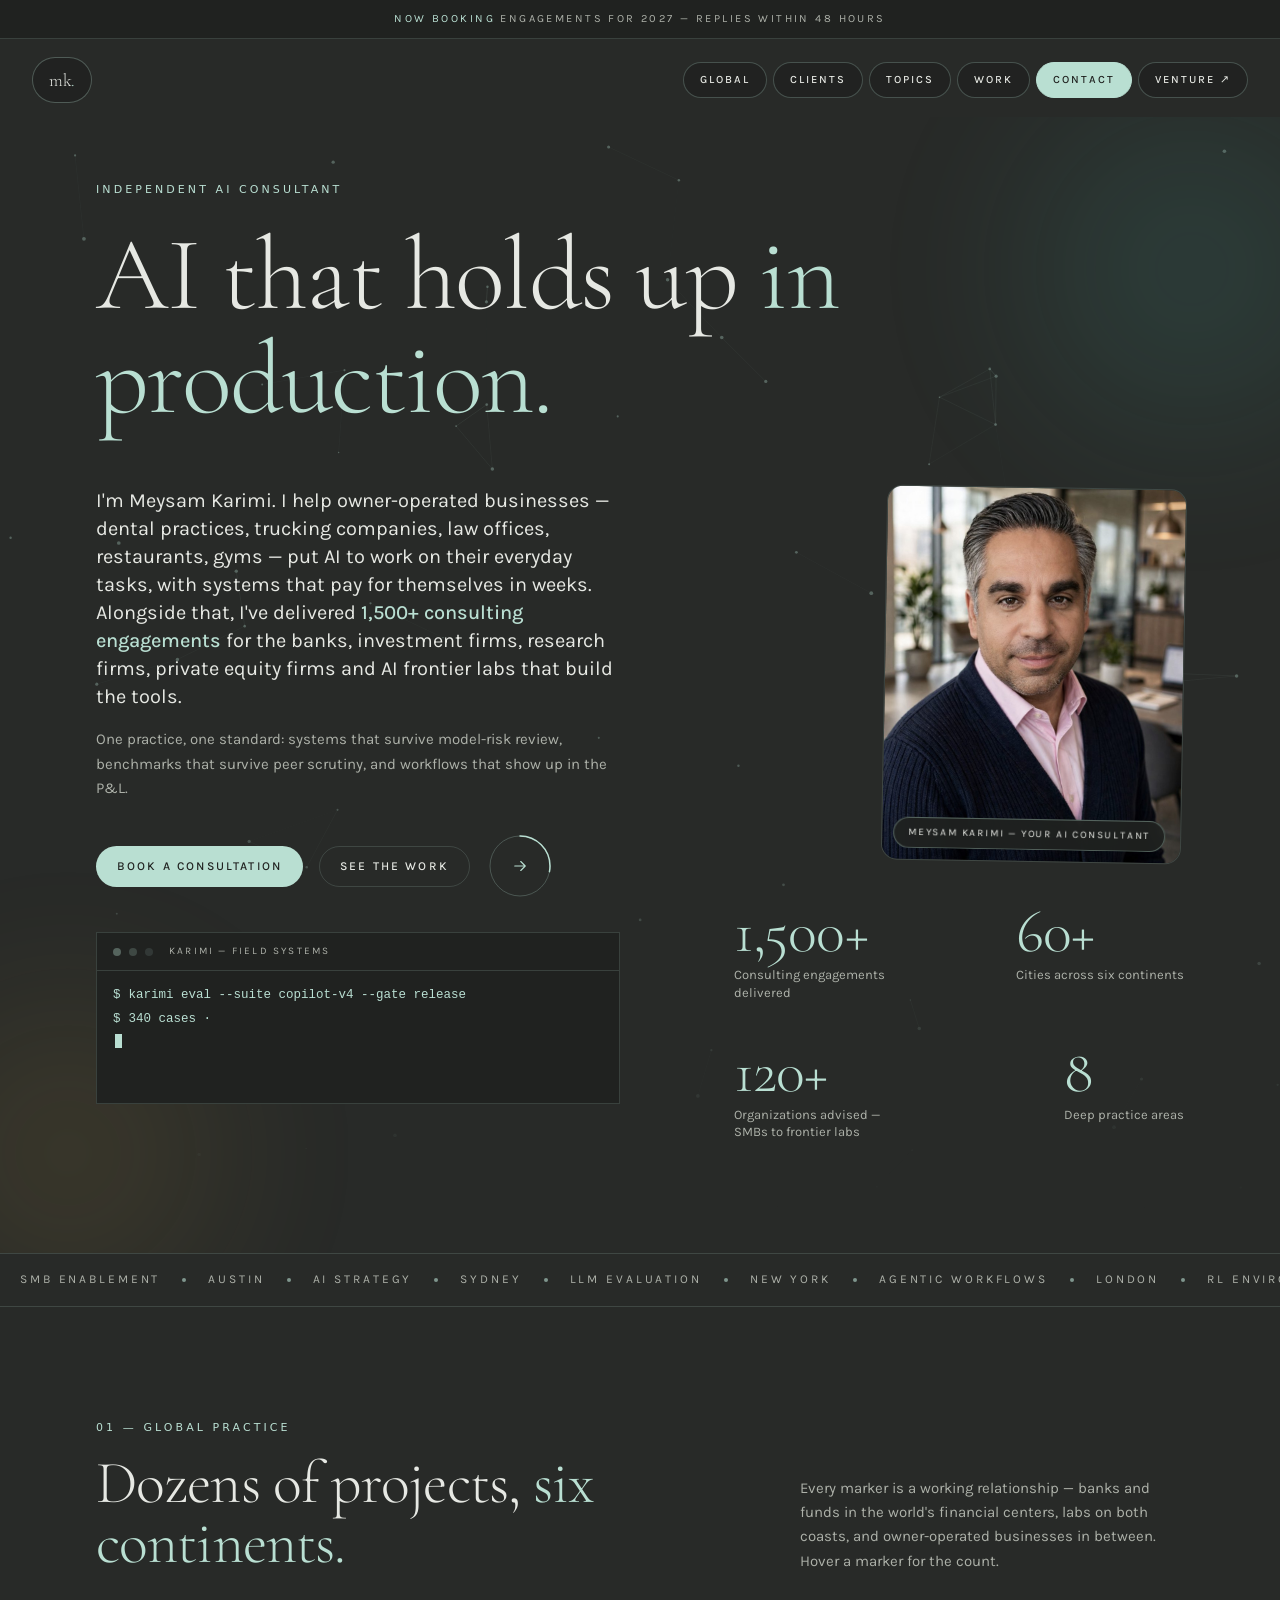
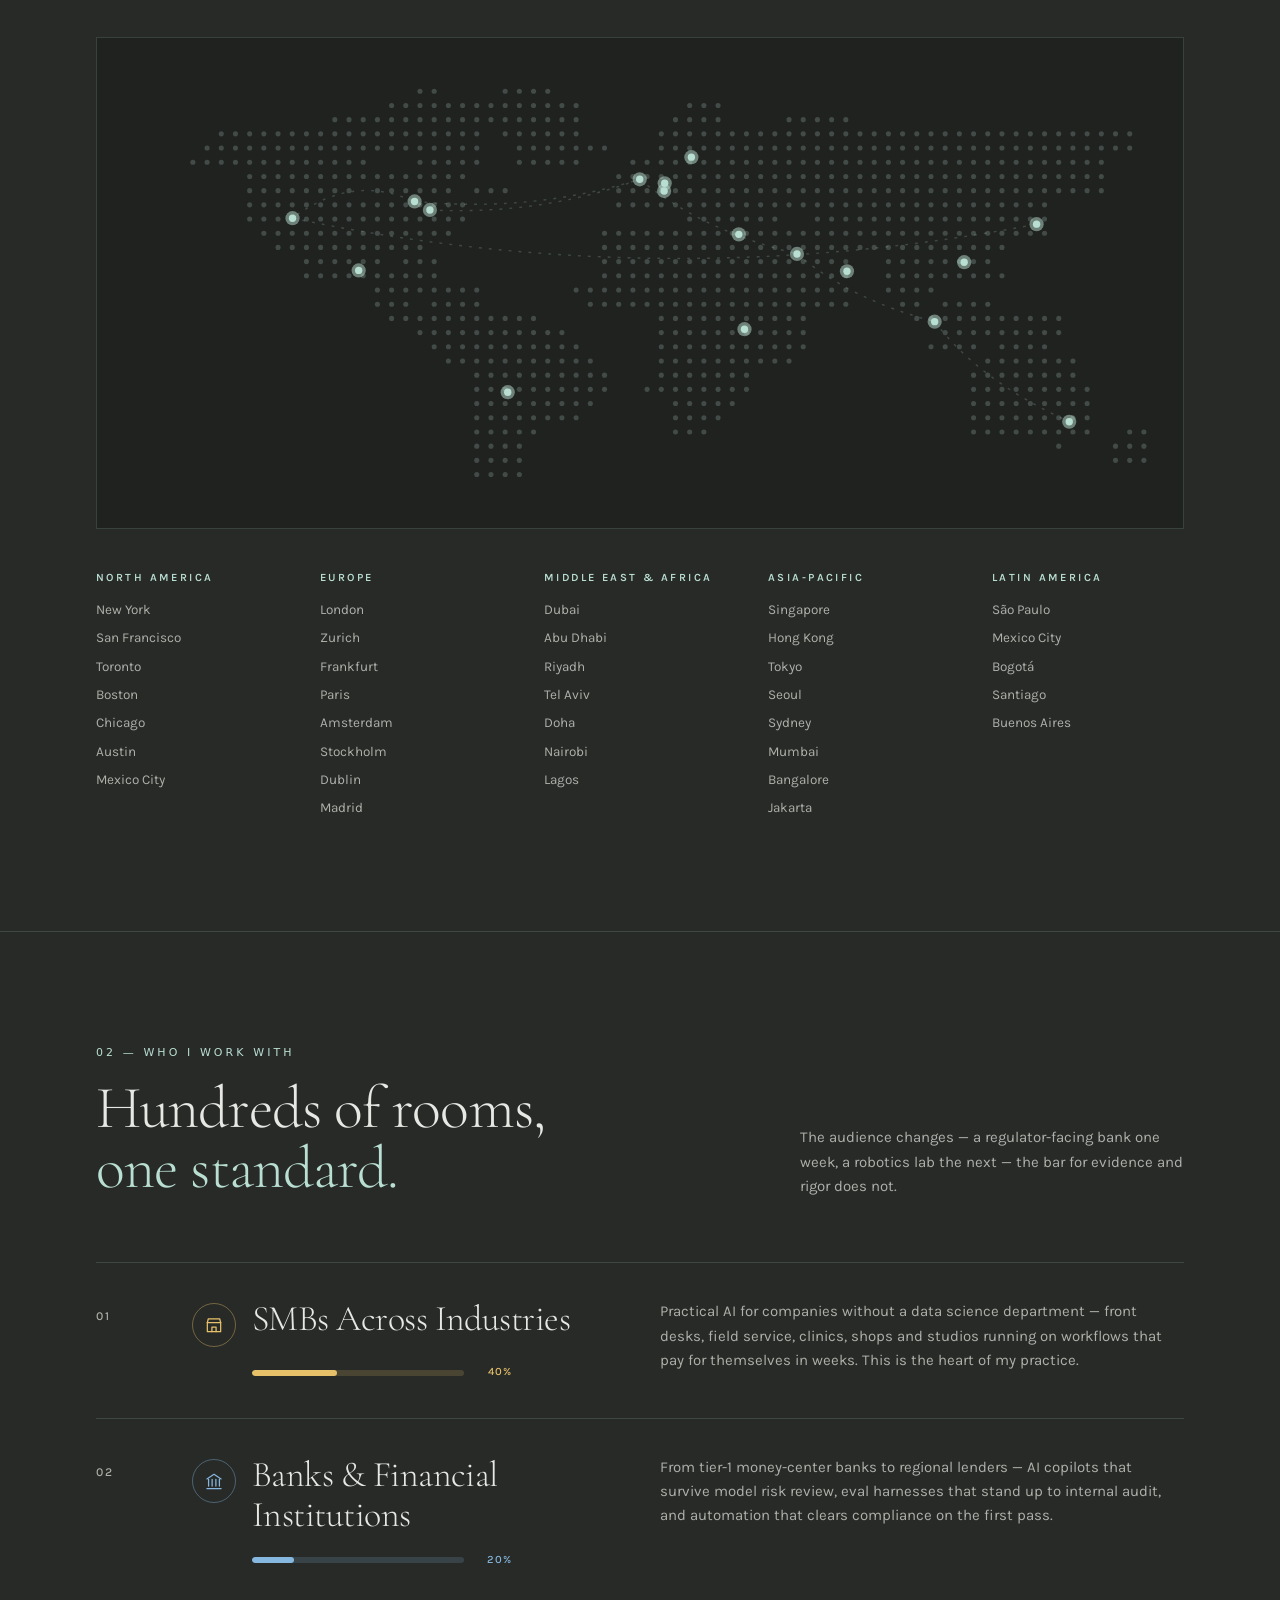
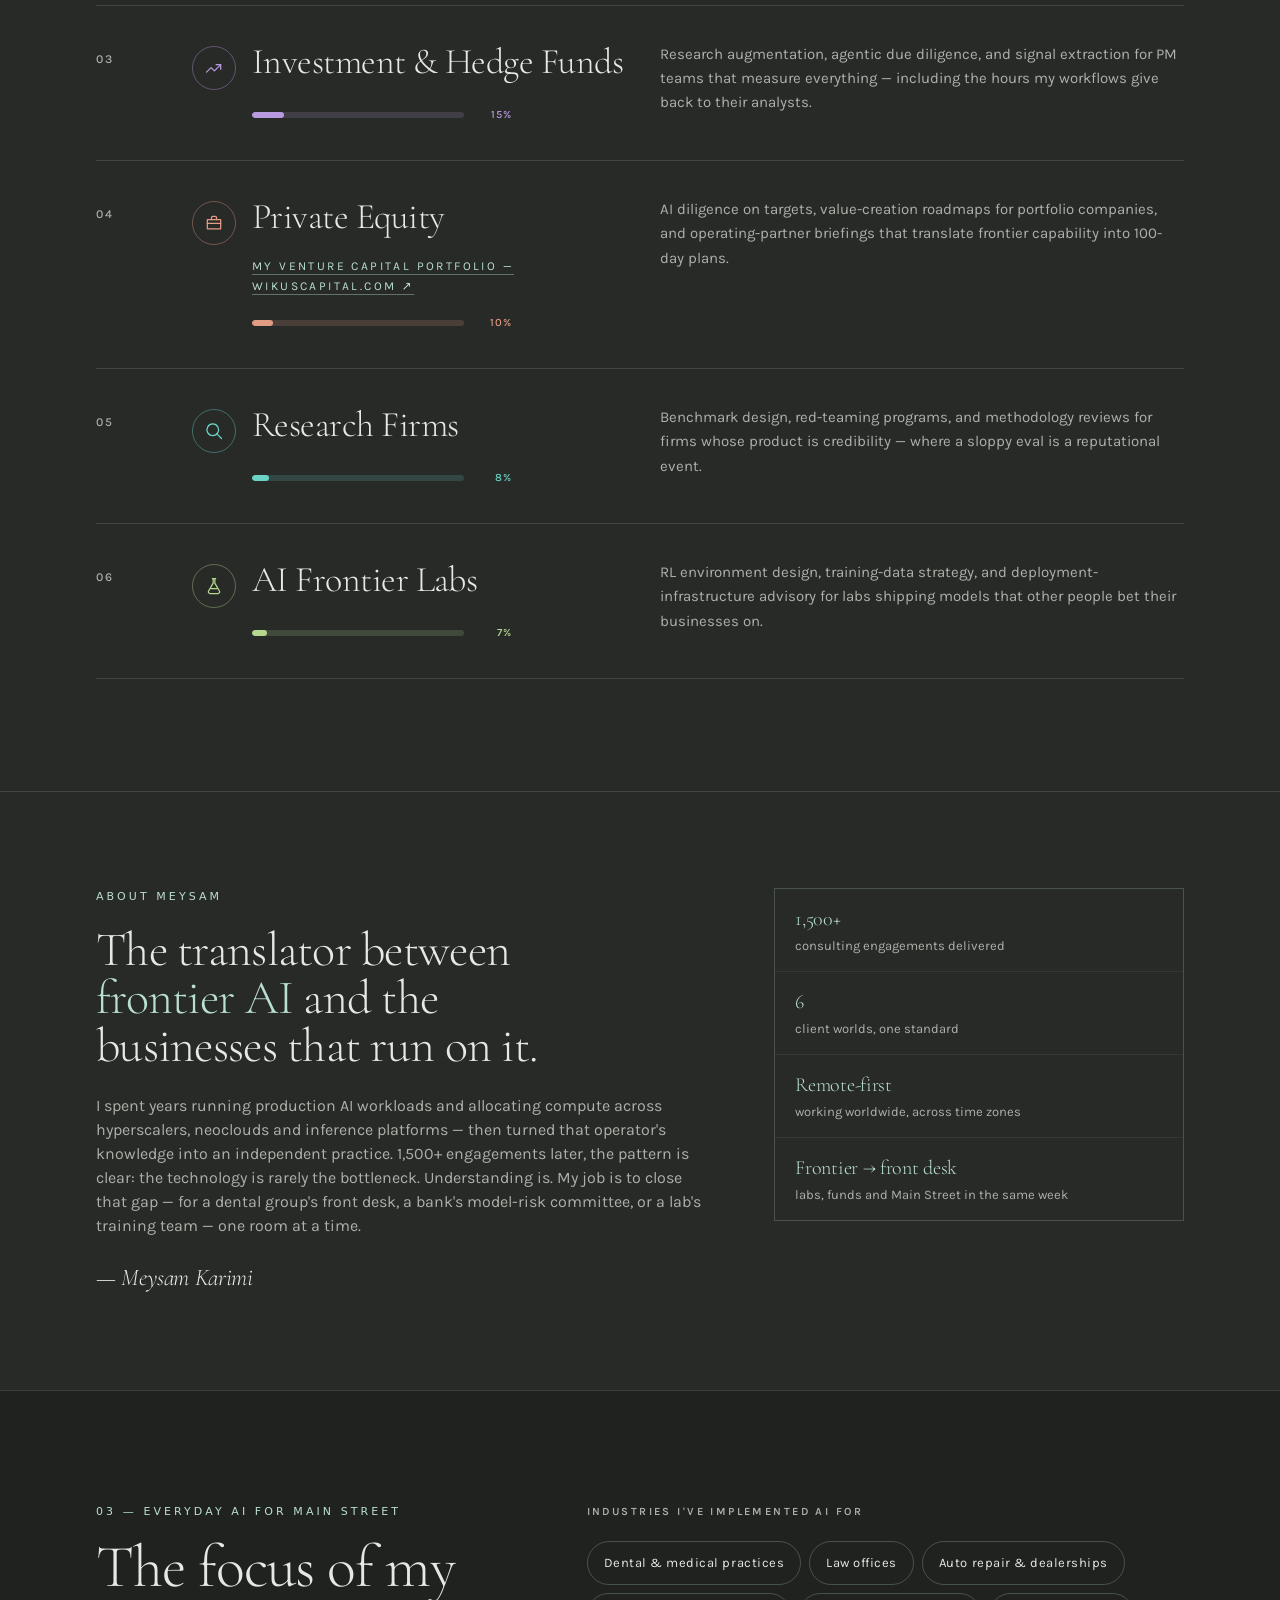
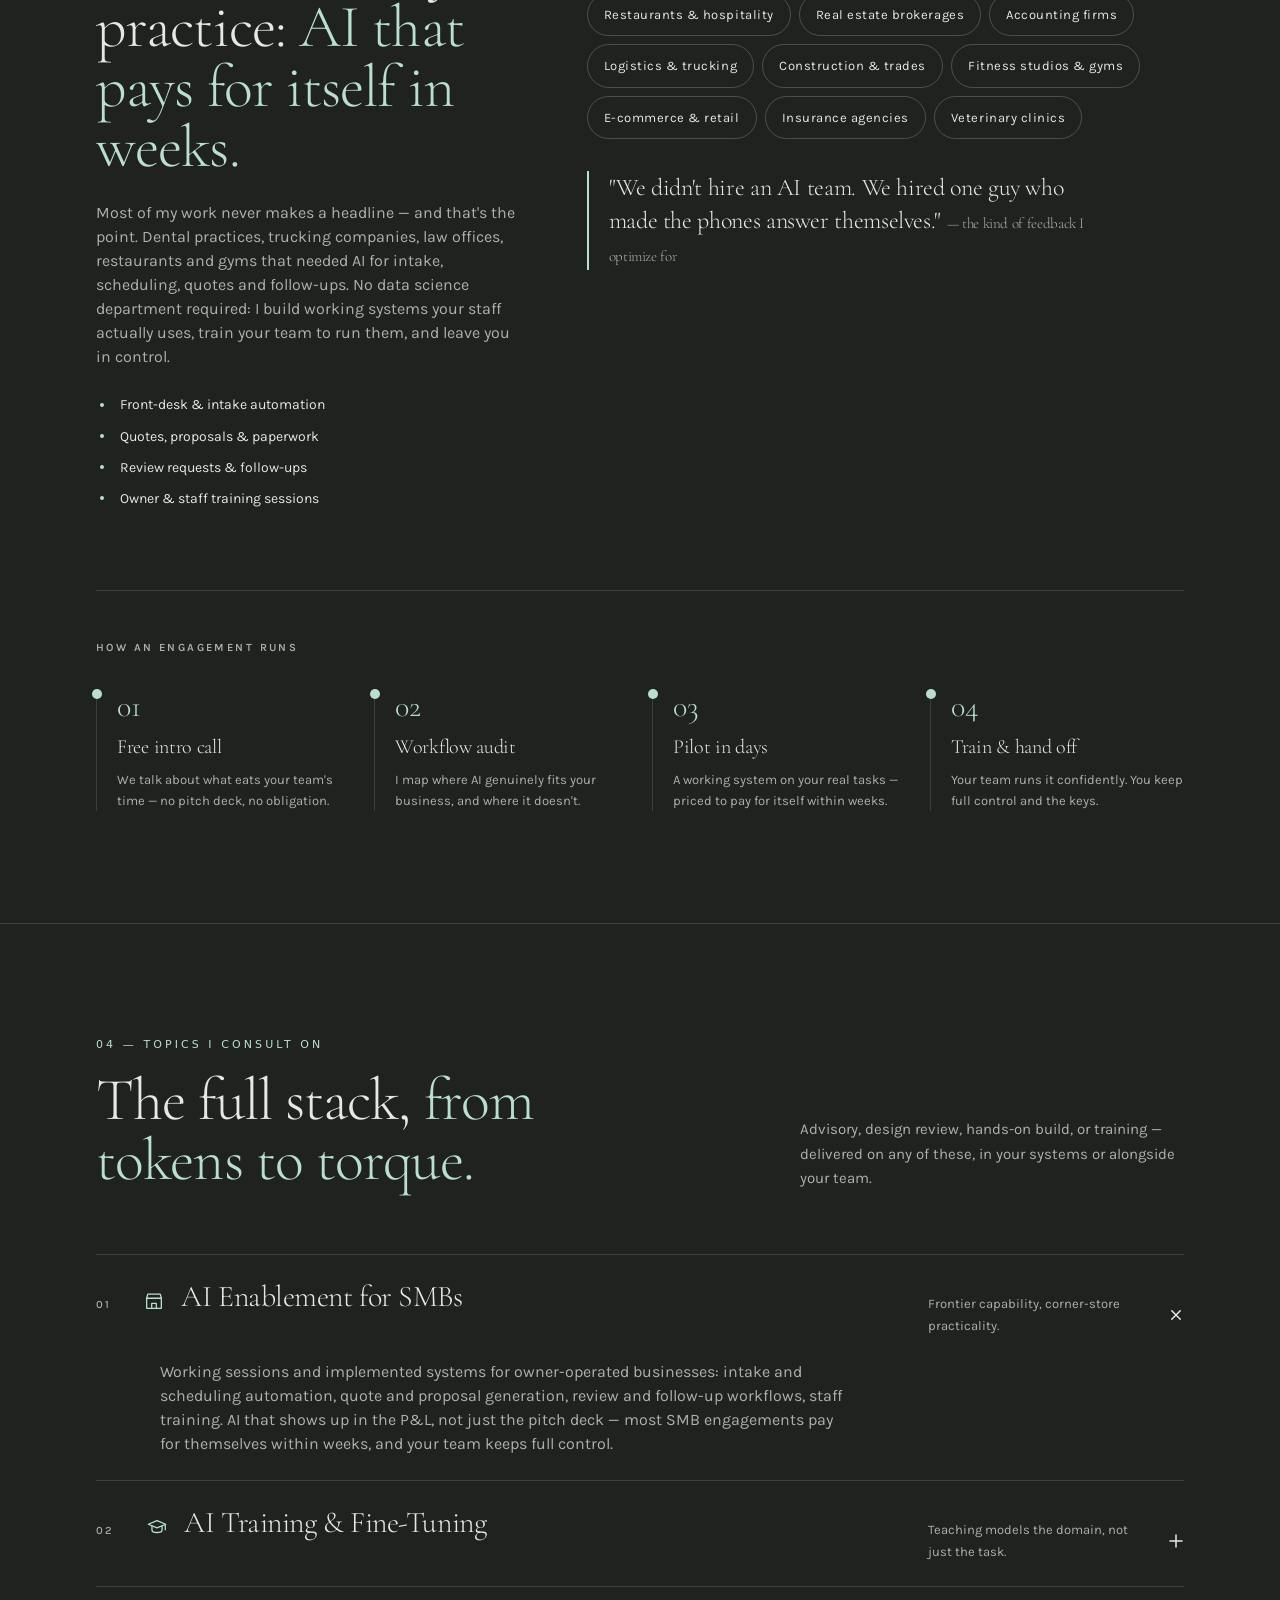
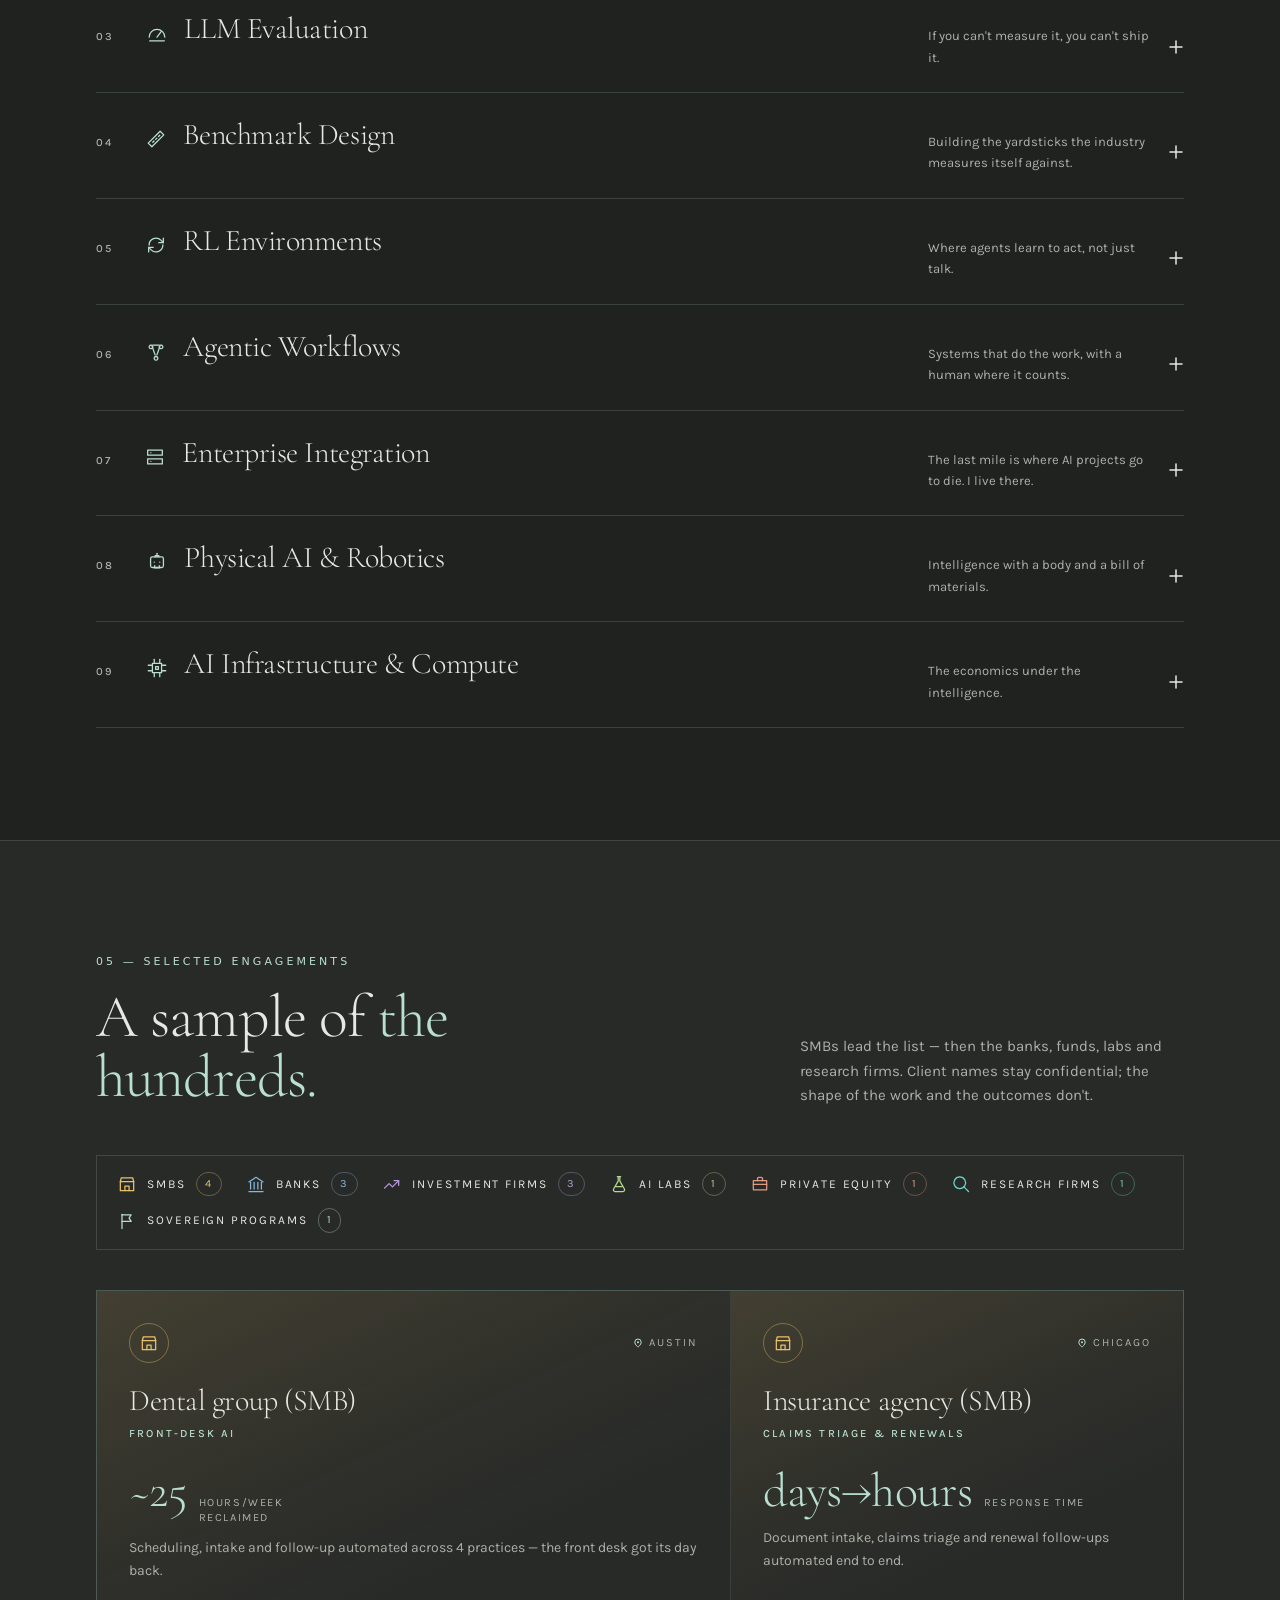
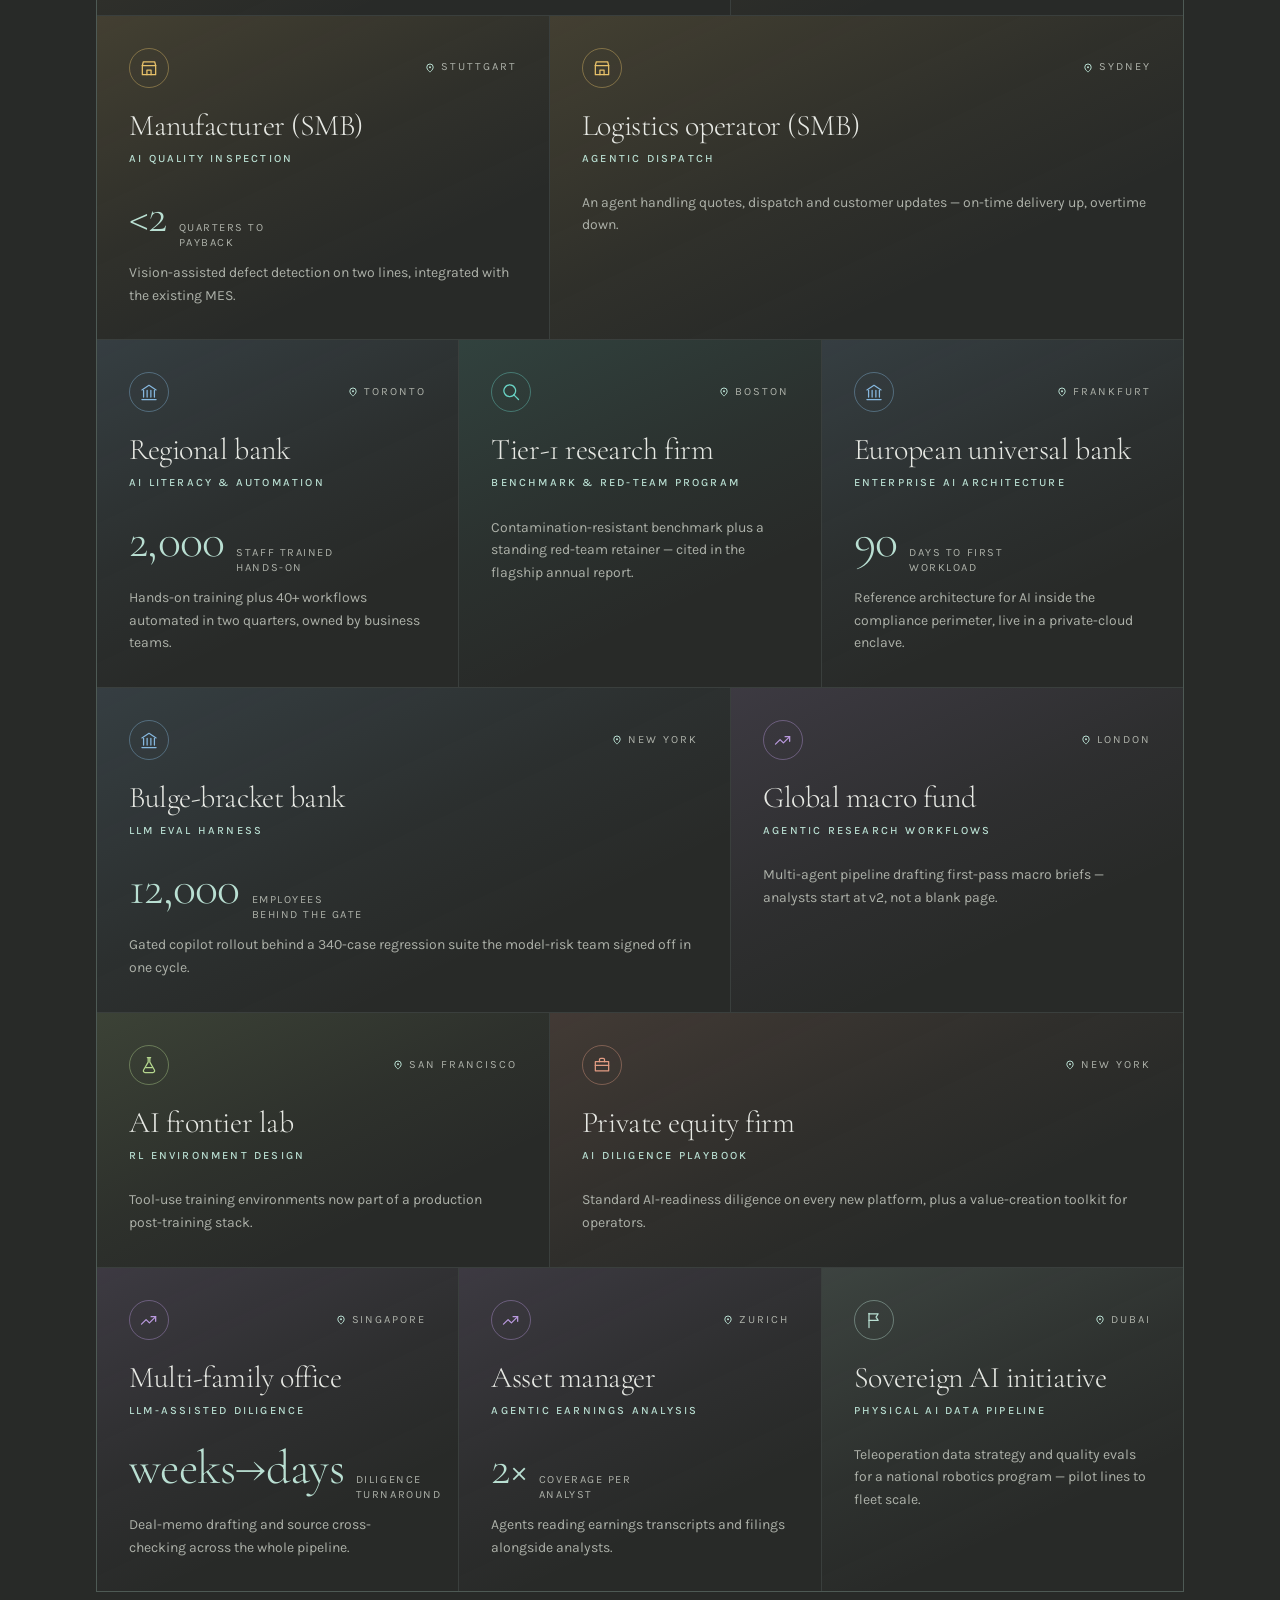
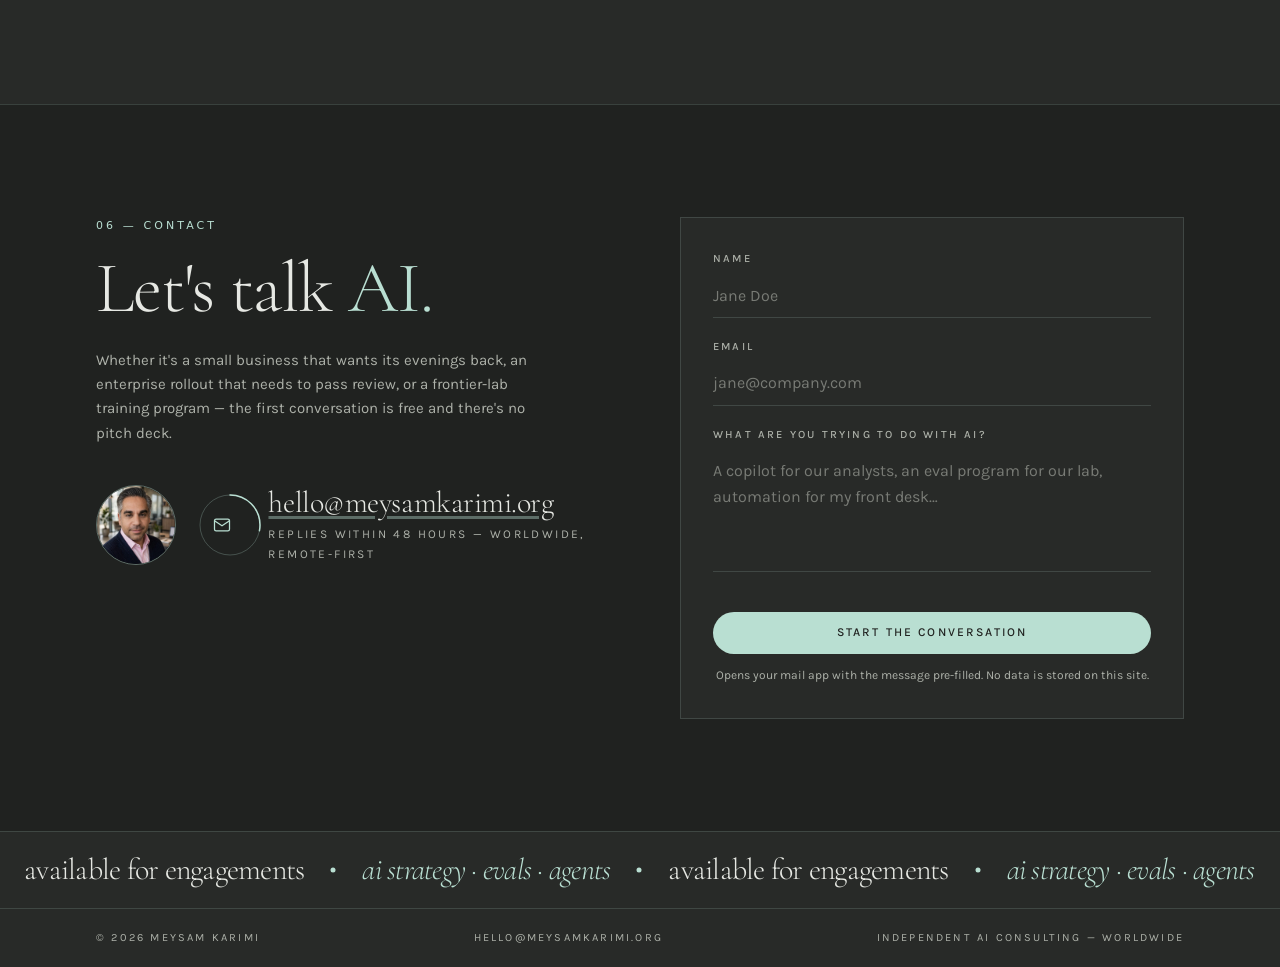
==== index.html @ dbde6330 "Segment-tinted engagement card backgrounds, mk. favicon" ====
<!doctype html>
<html lang="en">
  <head>
    <meta charset="UTF-8" />
    <meta name="viewport" content="width=device-width, initial-scale=1.0" />
    <meta name="description" content="Meysam Karimi — independent AI consultant. 1,500+ engagements with banks, investment firms, research firms, private equity and AI frontier labs, plus AI enablement for SMBs. AI training, LLM evals, benchmarks, RL environments, agentic workflows, enterprise integration, physical AI." />
    <meta name="theme-color" content="#282b29" />
    <link rel="icon" type="image/png" sizes="32x32" href="./favicon-32.png" />
    <link rel="icon" type="image/png" sizes="16x16" href="./favicon-16.png" />
    <link rel="apple-touch-icon" sizes="180x180" href="./apple-touch-icon.png" />
    <link rel="preconnect" href="https://fonts.googleapis.com" />
    <link rel="preconnect" href="https://fonts.gstatic.com" crossorigin />
    <link
      href="https://fonts.googleapis.com/css2?family=Cormorant+Garamond:ital,wght@0,300;0,400;0,500;1,300&family=Karla:ital,wght@0,300;0,400;0,500;0,600;1,400&display=swap"
      rel="stylesheet"
    />
    <title>Meysam Karimi — Independent AI Consultant</title>
    <script type="module" crossorigin src="./assets/index-2TZc9Lf_.js"></script>
    <link rel="stylesheet" crossorigin href="./assets/index-BB0uuQ89.css">
  </head>
  <body>
    <div id="root"></div>
  </body>
</html>
---- assets/index-BB0uuQ89.css ----
*,:before,:after{--tw-border-spacing-x: 0;--tw-border-spacing-y: 0;--tw-translate-x: 0;--tw-translate-y: 0;--tw-rotate: 0;--tw-skew-x: 0;--tw-skew-y: 0;--tw-scale-x: 1;--tw-scale-y: 1;--tw-pan-x: ;--tw-pan-y: ;--tw-pinch-zoom: ;--tw-scroll-snap-strictness: proximity;--tw-gradient-from-position: ;--tw-gradient-via-position: ;--tw-gradient-to-position: ;--tw-ordinal: ;--tw-slashed-zero: ;--tw-numeric-figure: ;--tw-numeric-spacing: ;--tw-numeric-fraction: ;--tw-ring-inset: ;--tw-ring-offset-width: 0px;--tw-ring-offset-color: #fff;--tw-ring-color: rgb(59 130 246 / .5);--tw-ring-offset-shadow: 0 0 #0000;--tw-ring-shadow: 0 0 #0000;--tw-shadow: 0 0 #0000;--tw-shadow-colored: 0 0 #0000;--tw-blur: ;--tw-brightness: ;--tw-contrast: ;--tw-grayscale: ;--tw-hue-rotate: ;--tw-invert: ;--tw-saturate: ;--tw-sepia: ;--tw-drop-shadow: ;--tw-backdrop-blur: ;--tw-backdrop-brightness: ;--tw-backdrop-contrast: ;--tw-backdrop-grayscale: ;--tw-backdrop-hue-rotate: ;--tw-backdrop-invert: ;--tw-backdrop-opacity: ;--tw-backdrop-saturate: ;--tw-backdrop-sepia: ;--tw-contain-size: ;--tw-contain-layout: ;--tw-contain-paint: ;--tw-contain-style: }::backdrop{--tw-border-spacing-x: 0;--tw-border-spacing-y: 0;--tw-translate-x: 0;--tw-translate-y: 0;--tw-rotate: 0;--tw-skew-x: 0;--tw-skew-y: 0;--tw-scale-x: 1;--tw-scale-y: 1;--tw-pan-x: ;--tw-pan-y: ;--tw-pinch-zoom: ;--tw-scroll-snap-strictness: proximity;--tw-gradient-from-position: ;--tw-gradient-via-position: ;--tw-gradient-to-position: ;--tw-ordinal: ;--tw-slashed-zero: ;--tw-numeric-figure: ;--tw-numeric-spacing: ;--tw-numeric-fraction: ;--tw-ring-inset: ;--tw-ring-offset-width: 0px;--tw-ring-offset-color: #fff;--tw-ring-color: rgb(59 130 246 / .5);--tw-ring-offset-shadow: 0 0 #0000;--tw-ring-shadow: 0 0 #0000;--tw-shadow: 0 0 #0000;--tw-shadow-colored: 0 0 #0000;--tw-blur: ;--tw-brightness: ;--tw-contrast: ;--tw-grayscale: ;--tw-hue-rotate: ;--tw-invert: ;--tw-saturate: ;--tw-sepia: ;--tw-drop-shadow: ;--tw-backdrop-blur: ;--tw-backdrop-brightness: ;--tw-backdrop-contrast: ;--tw-backdrop-grayscale: ;--tw-backdrop-hue-rotate: ;--tw-backdrop-invert: ;--tw-backdrop-opacity: ;--tw-backdrop-saturate: ;--tw-backdrop-sepia: ;--tw-contain-size: ;--tw-contain-layout: ;--tw-contain-paint: ;--tw-contain-style: }*,:before,:after{box-sizing:border-box;border-width:0;border-style:solid;border-color:#e5e7eb}:before,:after{--tw-content: ""}html,:host{line-height:1.5;-webkit-text-size-adjust:100%;-moz-tab-size:4;-o-tab-size:4;tab-size:4;font-family:ui-sans-serif,system-ui,sans-serif,"Apple Color Emoji","Segoe UI Emoji",Segoe UI Symbol,"Noto Color Emoji";font-feature-settings:normal;font-variation-settings:normal;-webkit-tap-highlight-color:transparent}body{margin:0;line-height:inherit}hr{height:0;color:inherit;border-top-width:1px}abbr:where([title]){-webkit-text-decoration:underline dotted;text-decoration:underline dotted}h1,h2,h3,h4,h5,h6{font-size:inherit;font-weight:inherit}a{color:inherit;text-decoration:inherit}b,strong{font-weight:bolder}code,kbd,samp,pre{font-family:ui-monospace,SFMono-Regular,Menlo,Monaco,Consolas,Liberation Mono,Courier New,monospace;font-feature-settings:normal;font-variation-settings:normal;font-size:1em}small{font-size:80%}sub,sup{font-size:75%;line-height:0;position:relative;vertical-align:baseline}sub{bottom:-.25em}sup{top:-.5em}table{text-indent:0;border-color:inherit;border-collapse:collapse}button,input,optgroup,select,textarea{font-family:inherit;font-feature-settings:inherit;font-variation-settings:inherit;font-size:100%;font-weight:inherit;line-height:inherit;letter-spacing:inherit;color:inherit;margin:0;padding:0}button,select{text-transform:none}button,input:where([type=button]),input:where([type=reset]),input:where([type=submit]){-webkit-appearance:button;background-color:transparent;background-image:none}:-moz-focusring{outline:auto}:-moz-ui-invalid{box-shadow:none}progress{vertical-align:baseline}::-webkit-inner-spin-button,::-webkit-outer-spin-button{height:auto}[type=search]{-webkit-appearance:textfield;outline-offset:-2px}::-webkit-search-decoration{-webkit-appearance:none}::-webkit-file-upload-button{-webkit-appearance:button;font:inherit}summary{display:list-item}blockquote,dl,dd,h1,h2,h3,h4,h5,h6,hr,figure,p,pre{margin:0}fieldset{margin:0;padding:0}legend{padding:0}ol,ul,menu{list-style:none;margin:0;padding:0}dialog{padding:0}textarea{resize:vertical}input::-moz-placeholder,textarea::-moz-placeholder{opacity:1;color:#9ca3af}input::placeholder,textarea::placeholder{opacity:1;color:#9ca3af}button,[role=button]{cursor:pointer}:disabled{cursor:default}img,svg,video,canvas,audio,iframe,embed,object{display:block;vertical-align:middle}img,video{max-width:100%;height:auto}[hidden]:where(:not([hidden=until-found])){display:none}:root{--olive-900: 135 4% 13%;--olive-800: 120 3% 16%;--olive-700: 110 3% 20%;--olive-600: 100 3% 26%;--mint-300: 160 38% 80%;--mint-400: 160 45% 70%;--amber-300: 42 72% 66%;--steel-300: 206 58% 70%;--violet-300: 268 52% 74%;--copper-300: 16 62% 70%;--teal-300: 172 55% 62%;--lime-300: 88 48% 70%;--paper-100: 90 8% 90%;--paper-300: 90 5% 68%;--background: var(--olive-800);--foreground: var(--paper-100);--card: var(--olive-700);--card-foreground: var(--paper-100);--popover: var(--olive-700);--popover-foreground: var(--paper-100);--primary: var(--mint-300);--primary-foreground: var(--olive-900);--secondary: var(--olive-700);--secondary-foreground: var(--paper-100);--muted: var(--olive-700);--muted-foreground: 90 4% 62%;--accent: var(--mint-300);--accent-foreground: var(--olive-900);--destructive: 4 60% 55%;--destructive-foreground: 0 0% 98%;--border: 120 4% 26%;--input: 120 4% 26%;--ring: var(--mint-300);--radius: .375rem}*{border-color:hsl(var(--border) / .55)}html{scroll-behavior:smooth}body{background-color:hsl(var(--background));color:hsl(var(--foreground));-moz-osx-font-smoothing:grayscale;font-family:Karla,ui-sans-serif,system-ui,-apple-system,sans-serif;font-size:17px;line-height:1.65;-webkit-font-smoothing:antialiased;animation:page-in 1s cubic-bezier(.25,.46,.45,.94) both}::-moz-selection{background:hsl(var(--mint-300));color:hsl(var(--olive-900))}::selection{background:hsl(var(--mint-300));color:hsl(var(--olive-900))}:focus-visible{outline:2px solid hsl(var(--mint-300));outline-offset:3px;border-radius:2px}::-webkit-scrollbar{width:10px}::-webkit-scrollbar-track{background:hsl(var(--olive-900))}::-webkit-scrollbar-thumb{background:hsl(var(--olive-600));border-radius:5px}.font-display{font-family:Cormorant Garamond,Cormorant,Georgia,Times New Roman,serif;font-weight:300;letter-spacing:-.015em}.section-label{font-family:ui-sans-serif,system-ui,sans-serif,"Apple Color Emoji","Segoe UI Emoji",Segoe UI Symbol,"Noto Color Emoji";font-size:11px;font-weight:500;text-transform:uppercase;letter-spacing:.28em;color:hsl(var(--mint-300))}.hairline{border-color:hsl(var(--mint-300) / .16)}.pill-btn{display:inline-flex;cursor:pointer;-webkit-user-select:none;-moz-user-select:none;user-select:none;align-items:center;gap:.5rem;border-radius:9999px;border-width:1px;padding:.625rem 1.25rem;font-size:12px;font-weight:500;text-transform:uppercase;letter-spacing:.18em;transition-property:all;transition-timing-function:cubic-bezier(.4,0,.2,1);transition-duration:.2s;animation-duration:.2s}.marquee-track{display:flex;width:-moz-max-content;width:max-content;animation:marquee 42s linear infinite}.marquee:hover .marquee-track,.marquee:focus-within .marquee-track{animation-play-state:paused}@keyframes marquee{to{transform:translate(-50%)}}.seg-row .seg-marquee{opacity:0;transition:opacity .2s ease-out}.seg-row:hover .seg-marquee,.seg-row:focus-within .seg-marquee{opacity:1}.seg-row .seg-marquee-track{display:flex;width:-moz-max-content;width:max-content;transform:translate(0)}.seg-row:hover .seg-marquee-track,.seg-row:focus-within .seg-marquee-track{animation:marquee 14s linear infinite}.marker-dot{transform-box:fill-box;transform-origin:center;animation:pulse 2.6s ease-out infinite}@keyframes pulse{0%{transform:scale(.6);opacity:.9}70%{transform:scale(2.6);opacity:0}to{transform:scale(2.6);opacity:0}}.marker-label{opacity:0;transition:opacity .2s ease-out;pointer-events:none}.marker-g:hover .marker-label,.marker-g:focus-visible .marker-label{opacity:1}.acc-panel{display:grid;grid-template-rows:0fr;transition:grid-template-rows .3s cubic-bezier(.15,0,.45,1)}.acc-panel[data-open=true]{grid-template-rows:1fr}.acc-inner{overflow:hidden}.arc-circle{transition:stroke-dashoffset .3s ease-out}.arc-btn:hover .arc-circle,.arc-btn:focus-visible .arc-circle{stroke-dashoffset:0}.arc-flow{animation:dash-flow 1.4s linear infinite}@keyframes dash-flow{to{stroke-dashoffset:-14}}.reveal-init{opacity:0;transform:translateY(16px) scale(.985);transition:opacity .6s ease-out,transform .6s cubic-bezier(.15,0,.45,1)}.reveal-init.reveal-in{opacity:1;transform:none}.cursor-block{display:inline-block;width:7px;height:14px;margin-left:2px;vertical-align:-2px;background:hsl(var(--mint-300));animation:blink 1.05s steps(2,start) infinite}@keyframes blink{50%{opacity:0}}.sr-only{position:absolute;width:1px;height:1px;padding:0;margin:-1px;overflow:hidden;clip:rect(0,0,0,0);white-space:nowrap;border-width:0}.pointer-events-none{pointer-events:none}.pointer-events-auto{pointer-events:auto}.visible{visibility:visible}.invisible{visibility:hidden}.static{position:static}.fixed{position:fixed}.absolute{position:absolute}.relative{position:relative}.sticky{position:sticky}.inset-0{inset:0}.inset-x-0{left:0;right:0}.inset-y-0{top:0;bottom:0}.-bottom-12{bottom:-3rem}.-bottom-40{bottom:-10rem}.-left-12{left:-3rem}.-left-48{left:-12rem}.-left-\[5px\]{left:-5px}.-right-12{right:-3rem}.-right-48{right:-12rem}.-top-12{top:-3rem}.-top-32{top:-8rem}.bottom-0{bottom:0}.bottom-3{bottom:.75rem}.left-0{left:0}.left-1\/2{left:50%}.left-2{left:.5rem}.left-3{left:.75rem}.left-\[50\%\]{left:50%}.right-0{right:0}.right-1{right:.25rem}.right-2{right:.5rem}.right-3{right:.75rem}.right-4{right:1rem}.top-0{top:0}.top-1\.5{top:.375rem}.top-1\/2{top:50%}.top-3\.5{top:.875rem}.top-4{top:1rem}.top-\[1px\]{top:1px}.top-\[41px\]{top:41px}.top-\[50\%\]{top:50%}.top-\[60\%\]{top:60%}.top-full{top:100%}.isolate{isolation:isolate}.z-10{z-index:10}.z-20{z-index:20}.z-40{z-index:40}.z-50{z-index:50}.z-\[1\]{z-index:1}.order-first{order:-9999}.order-last{order:9999}.col-start-2{grid-column-start:2}.row-span-2{grid-row:span 2 / span 2}.row-start-1{grid-row-start:1}.\!m-0{margin:0!important}.-mx-1{margin-left:-.25rem;margin-right:-.25rem}.-my-2{margin-top:-.5rem;margin-bottom:-.5rem}.mx-2{margin-left:.5rem;margin-right:.5rem}.mx-3\.5{margin-left:.875rem;margin-right:.875rem}.mx-auto{margin-left:auto;margin-right:auto}.my-0{margin-top:0;margin-bottom:0}.my-0\.5{margin-top:.125rem;margin-bottom:.125rem}.my-1{margin-top:.25rem;margin-bottom:.25rem}.-ml-4{margin-left:-1rem}.-mt-4{margin-top:-1rem}.mb-1\.5{margin-bottom:.375rem}.mb-10{margin-bottom:2.5rem}.mb-12{margin-bottom:3rem}.mb-2{margin-bottom:.5rem}.mb-3{margin-bottom:.75rem}.mb-4{margin-bottom:1rem}.mb-5{margin-bottom:1.25rem}.mb-6{margin-bottom:1.5rem}.mb-8{margin-bottom:2rem}.ml-1{margin-left:.25rem}.ml-2{margin-left:.5rem}.ml-4{margin-left:1rem}.ml-auto{margin-left:auto}.mr-2{margin-right:.5rem}.mt-1{margin-top:.25rem}.mt-1\.5{margin-top:.375rem}.mt-10{margin-top:2.5rem}.mt-16{margin-top:4rem}.mt-2{margin-top:.5rem}.mt-3{margin-top:.75rem}.mt-4{margin-top:1rem}.mt-6{margin-top:1.5rem}.mt-8{margin-top:2rem}.mt-auto{margin-top:auto}.line-clamp-1{overflow:hidden;display:-webkit-box;-webkit-box-orient:vertical;-webkit-line-clamp:1}.line-clamp-2{overflow:hidden;display:-webkit-box;-webkit-box-orient:vertical;-webkit-line-clamp:2}.block{display:block}.inline-block{display:inline-block}.flex{display:flex}.inline-flex{display:inline-flex}.table{display:table}.table-caption{display:table-caption}.table-cell{display:table-cell}.table-row{display:table-row}.grid{display:grid}.hidden{display:none}.aspect-\[4\/5\]{aspect-ratio:4/5}.aspect-square{aspect-ratio:1 / 1}.aspect-video{aspect-ratio:16 / 9}.size-10{width:2.5rem;height:2.5rem}.size-2{width:.5rem;height:.5rem}.size-2\.5{width:.625rem;height:.625rem}.size-3{width:.75rem;height:.75rem}.size-3\.5{width:.875rem;height:.875rem}.size-4{width:1rem;height:1rem}.size-6{width:1.5rem;height:1.5rem}.size-7{width:1.75rem;height:1.75rem}.size-8{width:2rem;height:2rem}.size-9{width:2.25rem;height:2.25rem}.size-auto{width:auto;height:auto}.size-full{width:100%;height:100%}.h-1\.5{height:.375rem}.h-10{height:2.5rem}.h-11{height:2.75rem}.h-12{height:3rem}.h-2{height:.5rem}.h-2\.5{height:.625rem}.h-20{height:5rem}.h-4{height:1rem}.h-5{height:1.25rem}.h-6{height:1.5rem}.h-7{height:1.75rem}.h-8{height:2rem}.h-9{height:2.25rem}.h-\[1\.15rem\]{height:1.15rem}.h-\[132px\]{height:132px}.h-\[2px\]{height:2px}.h-\[520px\]{height:520px}.h-\[560px\]{height:560px}.h-\[calc\(100\%-1px\)\]{height:calc(100% - 1px)}.h-\[var\(--radix-navigation-menu-viewport-height\)\]{height:var(--radix-navigation-menu-viewport-height)}.h-\[var\(--radix-select-trigger-height\)\]{height:var(--radix-select-trigger-height)}.h-auto{height:auto}.h-full{height:100%}.h-px{height:1px}.h-svh{height:100svh}.max-h-\[300px\]{max-height:300px}.min-h-0{min-height:0px}.min-h-16{min-height:4rem}.min-h-4{min-height:1rem}.min-h-\[320px\]{min-height:320px}.min-h-screen{min-height:100vh}.min-h-svh{min-height:100svh}.w-0{width:0px}.w-1{width:.25rem}.w-10{width:2.5rem}.w-11{width:2.75rem}.w-2{width:.5rem}.w-2\.5{width:.625rem}.w-20{width:5rem}.w-3{width:.75rem}.w-3\/4{width:75%}.w-4{width:1rem}.w-5{width:1.25rem}.w-64{width:16rem}.w-72{width:18rem}.w-8{width:2rem}.w-9{width:2.25rem}.w-\[100px\]{width:100px}.w-\[520px\]{width:520px}.w-\[560px\]{width:560px}.w-auto{width:auto}.w-fit{width:-moz-fit-content;width:fit-content}.w-full{width:100%}.w-max{width:-moz-max-content;width:max-content}.w-px{width:1px}.min-w-0{min-width:0px}.min-w-10{min-width:2.5rem}.min-w-5{min-width:1.25rem}.min-w-8{min-width:2rem}.min-w-9{min-width:2.25rem}.min-w-\[12rem\]{min-width:12rem}.min-w-\[8rem\]{min-width:8rem}.min-w-\[var\(--radix-select-trigger-width\)\]{min-width:var(--radix-select-trigger-width)}.max-w-2xl{max-width:42rem}.max-w-3xl{max-width:48rem}.max-w-6xl{max-width:72rem}.max-w-\[16ch\]{max-width:16ch}.max-w-\[18ch\]{max-width:18ch}.max-w-\[20ch\]{max-width:20ch}.max-w-\[22ch\]{max-width:22ch}.max-w-\[28ch\]{max-width:28ch}.max-w-\[300px\]{max-width:300px}.max-w-\[calc\(100\%-2rem\)\]{max-width:calc(100% - 2rem)}.max-w-lg{max-width:32rem}.max-w-max{max-width:-moz-max-content;max-width:max-content}.max-w-md{max-width:28rem}.max-w-sm{max-width:24rem}.max-w-xl{max-width:36rem}.max-w-xs{max-width:20rem}.flex-1{flex:1 1 0%}.shrink-0{flex-shrink:0}.grow{flex-grow:1}.grow-0{flex-grow:0}.basis-full{flex-basis:100%}.caption-bottom{caption-side:bottom}.border-collapse{border-collapse:collapse}.origin-left{transform-origin:left}.-translate-x-1\/2{--tw-translate-x: -50%;transform:translate(var(--tw-translate-x),var(--tw-translate-y)) rotate(var(--tw-rotate)) skew(var(--tw-skew-x)) skewY(var(--tw-skew-y)) scaleX(var(--tw-scale-x)) scaleY(var(--tw-scale-y))}.-translate-x-px{--tw-translate-x: -1px;transform:translate(var(--tw-translate-x),var(--tw-translate-y)) rotate(var(--tw-rotate)) skew(var(--tw-skew-x)) skewY(var(--tw-skew-y)) scaleX(var(--tw-scale-x)) scaleY(var(--tw-scale-y))}.-translate-y-1\/2{--tw-translate-y: -50%;transform:translate(var(--tw-translate-x),var(--tw-translate-y)) rotate(var(--tw-rotate)) skew(var(--tw-skew-x)) skewY(var(--tw-skew-y)) scaleX(var(--tw-scale-x)) scaleY(var(--tw-scale-y))}.translate-x-\[-50\%\]{--tw-translate-x: -50%;transform:translate(var(--tw-translate-x),var(--tw-translate-y)) rotate(var(--tw-rotate)) skew(var(--tw-skew-x)) skewY(var(--tw-skew-y)) scaleX(var(--tw-scale-x)) scaleY(var(--tw-scale-y))}.translate-x-px{--tw-translate-x: 1px;transform:translate(var(--tw-translate-x),var(--tw-translate-y)) rotate(var(--tw-rotate)) skew(var(--tw-skew-x)) skewY(var(--tw-skew-y)) scaleX(var(--tw-scale-x)) scaleY(var(--tw-scale-y))}.translate-y-0\.5{--tw-translate-y: .125rem;transform:translate(var(--tw-translate-x),var(--tw-translate-y)) rotate(var(--tw-rotate)) skew(var(--tw-skew-x)) skewY(var(--tw-skew-y)) scaleX(var(--tw-scale-x)) scaleY(var(--tw-scale-y))}.translate-y-1{--tw-translate-y: .25rem;transform:translate(var(--tw-translate-x),var(--tw-translate-y)) rotate(var(--tw-rotate)) skew(var(--tw-skew-x)) skewY(var(--tw-skew-y)) scaleX(var(--tw-scale-x)) scaleY(var(--tw-scale-y))}.translate-y-\[-50\%\]{--tw-translate-y: -50%;transform:translate(var(--tw-translate-x),var(--tw-translate-y)) rotate(var(--tw-rotate)) skew(var(--tw-skew-x)) skewY(var(--tw-skew-y)) scaleX(var(--tw-scale-x)) scaleY(var(--tw-scale-y))}.translate-y-\[calc\(-50\%_-_2px\)\]{--tw-translate-y: calc(-50% - 2px) ;transform:translate(var(--tw-translate-x),var(--tw-translate-y)) rotate(var(--tw-rotate)) skew(var(--tw-skew-x)) skewY(var(--tw-skew-y)) scaleX(var(--tw-scale-x)) scaleY(var(--tw-scale-y))}.-rotate-90{--tw-rotate: -90deg;transform:translate(var(--tw-translate-x),var(--tw-translate-y)) rotate(var(--tw-rotate)) skew(var(--tw-skew-x)) skewY(var(--tw-skew-y)) scaleX(var(--tw-scale-x)) scaleY(var(--tw-scale-y))}.rotate-1{--tw-rotate: 1deg;transform:translate(var(--tw-translate-x),var(--tw-translate-y)) rotate(var(--tw-rotate)) skew(var(--tw-skew-x)) skewY(var(--tw-skew-y)) scaleX(var(--tw-scale-x)) scaleY(var(--tw-scale-y))}.rotate-45{--tw-rotate: 45deg;transform:translate(var(--tw-translate-x),var(--tw-translate-y)) rotate(var(--tw-rotate)) skew(var(--tw-skew-x)) skewY(var(--tw-skew-y)) scaleX(var(--tw-scale-x)) scaleY(var(--tw-scale-y))}.rotate-90{--tw-rotate: 90deg;transform:translate(var(--tw-translate-x),var(--tw-translate-y)) rotate(var(--tw-rotate)) skew(var(--tw-skew-x)) skewY(var(--tw-skew-y)) scaleX(var(--tw-scale-x)) scaleY(var(--tw-scale-y))}.scale-x-0{--tw-scale-x: 0;transform:translate(var(--tw-translate-x),var(--tw-translate-y)) rotate(var(--tw-rotate)) skew(var(--tw-skew-x)) skewY(var(--tw-skew-y)) scaleX(var(--tw-scale-x)) scaleY(var(--tw-scale-y))}.transform{transform:translate(var(--tw-translate-x),var(--tw-translate-y)) rotate(var(--tw-rotate)) skew(var(--tw-skew-x)) skewY(var(--tw-skew-y)) scaleX(var(--tw-scale-x)) scaleY(var(--tw-scale-y))}@keyframes caret-blink{0%,70%,to{opacity:1}20%,50%{opacity:0}}.animate-caret-blink{animation:caret-blink 1.25s ease-out infinite}@keyframes pulse{50%{opacity:.5}}.animate-pulse{animation:pulse 2s cubic-bezier(.4,0,.6,1) infinite}@keyframes spin{to{transform:rotate(360deg)}}.animate-spin{animation:spin 1s linear infinite}.cursor-default{cursor:default}.cursor-pointer{cursor:pointer}.cursor-text{cursor:text}.touch-none{touch-action:none}.select-none{-webkit-user-select:none;-moz-user-select:none;user-select:none}.resize-none{resize:none}.resize{resize:both}.scroll-my-1{scroll-margin-top:.25rem;scroll-margin-bottom:.25rem}.scroll-mt-24{scroll-margin-top:6rem}.scroll-py-1{scroll-padding-top:.25rem;scroll-padding-bottom:.25rem}.list-disc{list-style-type:disc}.list-none{list-style-type:none}.auto-rows-min{grid-auto-rows:min-content}.grid-cols-2{grid-template-columns:repeat(2,minmax(0,1fr))}.grid-cols-\[0_1fr\]{grid-template-columns:0 1fr}.grid-rows-\[auto_auto\]{grid-template-rows:auto auto}.flex-row{flex-direction:row}.flex-col{flex-direction:column}.flex-col-reverse{flex-direction:column-reverse}.flex-wrap{flex-wrap:wrap}.place-content-center{place-content:center}.content-start{align-content:flex-start}.items-start{align-items:flex-start}.items-end{align-items:flex-end}.items-center{align-items:center}.items-baseline{align-items:baseline}.items-stretch{align-items:stretch}.justify-start{justify-content:flex-start}.justify-center{justify-content:center}.justify-between{justify-content:space-between}.justify-items-start{justify-items:start}.gap-0\.5{gap:.125rem}.gap-1{gap:.25rem}.gap-1\.5{gap:.375rem}.gap-10{gap:2.5rem}.gap-14{gap:3.5rem}.gap-2{gap:.5rem}.gap-2\.5{gap:.625rem}.gap-3{gap:.75rem}.gap-4{gap:1rem}.gap-5{gap:1.25rem}.gap-6{gap:1.5rem}.gap-7{gap:1.75rem}.gap-8{gap:2rem}.gap-\[--spacing\(var\(--gap\)\)\]{gap:var(--spacing(var(--gap)))}.gap-px{gap:1px}.gap-x-6{-moz-column-gap:1.5rem;column-gap:1.5rem}.gap-x-8{-moz-column-gap:2rem;column-gap:2rem}.gap-y-0\.5{row-gap:.125rem}.gap-y-10{row-gap:2.5rem}.gap-y-3{row-gap:.75rem}.gap-y-8{row-gap:2rem}.space-y-1\.5>:not([hidden])~:not([hidden]){--tw-space-y-reverse: 0;margin-top:calc(.375rem * calc(1 - var(--tw-space-y-reverse)));margin-bottom:calc(.375rem * var(--tw-space-y-reverse))}.space-y-2>:not([hidden])~:not([hidden]){--tw-space-y-reverse: 0;margin-top:calc(.5rem * calc(1 - var(--tw-space-y-reverse)));margin-bottom:calc(.5rem * var(--tw-space-y-reverse))}.space-y-5>:not([hidden])~:not([hidden]){--tw-space-y-reverse: 0;margin-top:calc(1.25rem * calc(1 - var(--tw-space-y-reverse)));margin-bottom:calc(1.25rem * var(--tw-space-y-reverse))}.self-start{align-self:flex-start}.self-stretch{align-self:stretch}.justify-self-end{justify-self:end}.overflow-auto{overflow:auto}.overflow-hidden{overflow:hidden}.overflow-x-auto{overflow-x:auto}.overflow-y-auto{overflow-y:auto}.overflow-x-hidden{overflow-x:hidden}.whitespace-nowrap{white-space:nowrap}.text-balance{text-wrap:balance}.break-words{overflow-wrap:break-word}.rounded-2xl{border-radius:1rem}.rounded-\[2px\]{border-radius:2px}.rounded-\[4px\]{border-radius:4px}.rounded-\[calc\(var\(--radius\)-5px\)\]{border-radius:calc(var(--radius) - 5px)}.rounded-\[inherit\]{border-radius:inherit}.rounded-full{border-radius:9999px}.rounded-lg{border-radius:var(--radius)}.rounded-md{border-radius:calc(var(--radius) - 2px)}.rounded-none{border-radius:0}.rounded-sm{border-radius:calc(var(--radius) - 4px)}.rounded-xl{border-radius:calc(var(--radius) + 4px)}.rounded-xs{border-radius:calc(var(--radius) - 6px)}.rounded-l-md{border-top-left-radius:calc(var(--radius) - 2px);border-bottom-left-radius:calc(var(--radius) - 2px)}.rounded-r-md{border-top-right-radius:calc(var(--radius) - 2px);border-bottom-right-radius:calc(var(--radius) - 2px)}.rounded-tl-sm{border-top-left-radius:calc(var(--radius) - 4px)}.border{border-width:1px}.border-0{border-width:0px}.border-\[1\.5px\]{border-width:1.5px}.border-y{border-top-width:1px;border-bottom-width:1px}.border-b{border-bottom-width:1px}.border-l{border-left-width:1px}.border-l-2{border-left-width:2px}.border-r{border-right-width:1px}.border-t{border-top-width:1px}.border-dashed{border-style:dashed}.border-\[hsl\(var\(--mint-300\)\)\]{border-color:hsl(var(--mint-300))}.border-\[hsl\(var\(--mint-300\)\/0\.25\)\]{border-color:hsl(var(--mint-300)/.25)}.border-\[hsl\(var\(--mint-300\)\/0\.3\)\]{border-color:hsl(var(--mint-300)/.3)}.border-\[hsl\(var\(--mint-300\)\/0\.35\)\]{border-color:hsl(var(--mint-300)/.35)}.border-\[hsl\(var\(--mint-300\)\/0\.4\)\]{border-color:hsl(var(--mint-300)/.4)}.border-border{border-color:hsl(var(--border))}.border-border\/50{border-color:hsl(var(--border) / .5)}.border-input{border-color:hsl(var(--input))}.border-primary{border-color:hsl(var(--primary))}.border-sidebar-border{border-color:hsl(var(--sidebar-border))}.border-transparent{border-color:transparent}.border-l-transparent{border-left-color:transparent}.border-t-transparent{border-top-color:transparent}.bg-\[hsl\(var\(--mint-300\)\)\]{background-color:hsl(var(--mint-300))}.bg-\[hsl\(var\(--mint-300\)\/0\.08\)\]{background-color:hsl(var(--mint-300)/.08)}.bg-\[hsl\(var\(--mint-300\)\/0\.12\)\]{background-color:hsl(var(--mint-300)/.12)}.bg-\[hsl\(var\(--mint-300\)\/0\.2\)\]{background-color:hsl(var(--mint-300)/.2)}.bg-\[hsl\(var\(--mint-300\)\/0\.35\)\]{background-color:hsl(var(--mint-300)/.35)}.bg-\[hsl\(var\(--olive-800\)\)\]{background-color:hsl(var(--olive-800))}.bg-\[hsl\(var\(--olive-900\)\)\]{background-color:hsl(var(--olive-900))}.bg-\[hsl\(var\(--olive-900\)\/0\.85\)\]{background-color:hsl(var(--olive-900)/.85)}.bg-\[hsl\(var\(--olive-900\)\/0\.9\)\]{background-color:hsl(var(--olive-900)/.9)}.bg-accent{background-color:hsl(var(--accent))}.bg-background{background-color:hsl(var(--background))}.bg-black\/50{background-color:#00000080}.bg-border{background-color:hsl(var(--border))}.bg-card{background-color:hsl(var(--card))}.bg-destructive{--tw-bg-opacity: 1;background-color:hsl(var(--destructive) / var(--tw-bg-opacity, 1))}.bg-foreground{background-color:hsl(var(--foreground))}.bg-input{background-color:hsl(var(--input))}.bg-muted{background-color:hsl(var(--muted))}.bg-muted\/50{background-color:hsl(var(--muted) / .5)}.bg-popover{background-color:hsl(var(--popover))}.bg-primary{background-color:hsl(var(--primary))}.bg-primary\/20{background-color:hsl(var(--primary) / .2)}.bg-secondary{background-color:hsl(var(--secondary))}.bg-sidebar{background-color:hsl(var(--sidebar-background))}.bg-sidebar-border{background-color:hsl(var(--sidebar-border))}.bg-transparent{background-color:transparent}.bg-white{--tw-bg-opacity: 1;background-color:rgb(255 255 255 / var(--tw-bg-opacity, 1))}.fill-\[hsl\(var\(--mint-300\)\)\]{fill:hsl(var(--mint-300))}.fill-\[hsl\(var\(--paper-100\)\)\]{fill:hsl(var(--paper-100))}.fill-current{fill:currentColor}.fill-foreground{fill:hsl(var(--foreground))}.fill-primary{fill:hsl(var(--primary))}.object-cover{-o-object-fit:cover;object-fit:cover}.object-top{-o-object-position:top;object-position:top}.p-0{padding:0}.p-1{padding:.25rem}.p-2{padding:.5rem}.p-3{padding:.75rem}.p-4{padding:1rem}.p-6{padding:1.5rem}.p-\[3px\]{padding:3px}.p-px{padding:1px}.px-1{padding-left:.25rem;padding-right:.25rem}.px-1\.5{padding-left:.375rem;padding-right:.375rem}.px-2{padding-left:.5rem;padding-right:.5rem}.px-2\.5{padding-left:.625rem;padding-right:.625rem}.px-3{padding-left:.75rem;padding-right:.75rem}.px-3\.5{padding-left:.875rem;padding-right:.875rem}.px-4{padding-left:1rem;padding-right:1rem}.px-5{padding-left:1.25rem;padding-right:1.25rem}.px-6{padding-left:1.5rem;padding-right:1.5rem}.py-0\.5{padding-top:.125rem;padding-bottom:.125rem}.py-1{padding-top:.25rem;padding-bottom:.25rem}.py-1\.5{padding-top:.375rem;padding-bottom:.375rem}.py-16{padding-top:4rem;padding-bottom:4rem}.py-2{padding-top:.5rem;padding-bottom:.5rem}.py-2\.5{padding-top:.625rem;padding-bottom:.625rem}.py-20{padding-top:5rem;padding-bottom:5rem}.py-3{padding-top:.75rem;padding-bottom:.75rem}.py-4{padding-top:1rem;padding-bottom:1rem}.py-5{padding-top:1.25rem;padding-bottom:1.25rem}.py-6{padding-top:1.5rem;padding-bottom:1.5rem}.py-7{padding-top:1.75rem;padding-bottom:1.75rem}.pb-20{padding-bottom:5rem}.pb-3{padding-bottom:.75rem}.pb-4{padding-bottom:1rem}.pb-6{padding-bottom:1.5rem}.pl-2{padding-left:.5rem}.pl-3{padding-left:.75rem}.pl-4{padding-left:1rem}.pl-5{padding-left:1.25rem}.pl-8{padding-left:2rem}.pl-9{padding-left:2.25rem}.pl-\[60px\]{padding-left:60px}.pr-1{padding-right:.25rem}.pr-2{padding-right:.5rem}.pr-2\.5{padding-right:.625rem}.pr-3{padding-right:.75rem}.pr-8{padding-right:2rem}.pt-0{padding-top:0}.pt-10{padding-top:2.5rem}.pt-3{padding-top:.75rem}.pt-4{padding-top:1rem}.text-left{text-align:left}.text-center{text-align:center}.text-right{text-align:right}.align-middle{vertical-align:middle}.font-mono{font-family:ui-monospace,SFMono-Regular,Menlo,Monaco,Consolas,Liberation Mono,Courier New,monospace}.font-sans{font-family:ui-sans-serif,system-ui,sans-serif,"Apple Color Emoji","Segoe UI Emoji",Segoe UI Symbol,"Noto Color Emoji"}.text-2xl{font-size:1.5rem;line-height:2rem}.text-3xl{font-size:1.875rem;line-height:2.25rem}.text-4xl{font-size:2.25rem;line-height:2.5rem}.text-5xl{font-size:3rem;line-height:1}.text-\[0\.8rem\]{font-size:.8rem}.text-\[10px\]{font-size:10px}.text-\[11px\]{font-size:11px}.text-\[12\.5px\]{font-size:12.5px}.text-\[12px\]{font-size:12px}.text-\[13\.5px\]{font-size:13.5px}.text-\[13\.5vw\]{font-size:13.5vw}.text-\[13px\]{font-size:13px}.text-\[14px\]{font-size:14px}.text-\[15px\]{font-size:15px}.text-\[16px\]{font-size:16px}.text-\[8\.5px\]{font-size:8.5px}.text-base{font-size:1rem;line-height:1.5rem}.text-lg{font-size:1.125rem;line-height:1.75rem}.text-sm{font-size:.875rem;line-height:1.25rem}.text-sm\/relaxed{font-size:.875rem;line-height:1.625}.text-xl{font-size:1.25rem;line-height:1.75rem}.text-xs{font-size:.75rem;line-height:1rem}.font-medium{font-weight:500}.font-normal{font-weight:400}.font-semibold{font-weight:600}.uppercase{text-transform:uppercase}.lowercase{text-transform:lowercase}.italic{font-style:italic}.tabular-nums{--tw-numeric-spacing: tabular-nums;font-variant-numeric:var(--tw-ordinal) var(--tw-slashed-zero) var(--tw-numeric-figure) var(--tw-numeric-spacing) var(--tw-numeric-fraction)}.leading-6{line-height:1.5rem}.leading-\[0\.95\]{line-height:.95}.leading-\[0\.98\]{line-height:.98}.leading-\[1\.02\]{line-height:1.02}.leading-\[1\.05\]{line-height:1.05}.leading-none{line-height:1}.leading-normal{line-height:1.5}.leading-relaxed{line-height:1.625}.leading-snug{line-height:1.375}.leading-tight{line-height:1.25}.tracking-\[0\.04em\]{letter-spacing:.04em}.tracking-\[0\.14em\]{letter-spacing:.14em}.tracking-\[0\.16em\]{letter-spacing:.16em}.tracking-\[0\.18em\]{letter-spacing:.18em}.tracking-\[0\.1em\]{letter-spacing:.1em}.tracking-\[0\.22em\]{letter-spacing:.22em}.tracking-\[0\.24em\]{letter-spacing:.24em}.tracking-\[0\.2em\]{letter-spacing:.2em}.tracking-tight{letter-spacing:-.025em}.tracking-widest{letter-spacing:.1em}.text-\[hsl\(var\(--destructive\)\)\]{color:hsl(var(--destructive))}.text-\[hsl\(var\(--mint-300\)\)\]{color:hsl(var(--mint-300))}.text-\[hsl\(var\(--olive-900\)\)\]{color:hsl(var(--olive-900))}.text-\[hsl\(var\(--paper-100\)\)\]{color:hsl(var(--paper-100))}.text-\[hsl\(var\(--paper-300\)\)\]{color:hsl(var(--paper-300))}.text-accent-foreground{color:hsl(var(--accent-foreground))}.text-background{color:hsl(var(--background))}.text-card-foreground{color:hsl(var(--card-foreground))}.text-current{color:currentColor}.text-destructive{--tw-text-opacity: 1;color:hsl(var(--destructive) / var(--tw-text-opacity, 1))}.text-foreground{color:hsl(var(--foreground))}.text-muted-foreground{color:hsl(var(--muted-foreground))}.text-popover-foreground{color:hsl(var(--popover-foreground))}.text-primary{color:hsl(var(--primary))}.text-primary-foreground{color:hsl(var(--primary-foreground))}.text-secondary-foreground{color:hsl(var(--secondary-foreground))}.text-sidebar-foreground{color:hsl(var(--sidebar-foreground))}.text-sidebar-foreground\/70{color:hsl(var(--sidebar-foreground) / .7)}.text-white{--tw-text-opacity: 1;color:rgb(255 255 255 / var(--tw-text-opacity, 1))}.underline{text-decoration-line:underline}.decoration-\[hsl\(var\(--mint-300\)\/0\.4\)\]{text-decoration-color:hsl(var(--mint-300)/.4)}.underline-offset-4{text-underline-offset:4px}.opacity-0{opacity:0}.opacity-50{opacity:.5}.opacity-70{opacity:.7}.opacity-\[0\.12\]{opacity:.12}.opacity-\[0\.14\]{opacity:.14}.shadow{--tw-shadow: 0 1px 3px 0 rgb(0 0 0 / .1), 0 1px 2px -1px rgb(0 0 0 / .1);--tw-shadow-colored: 0 1px 3px 0 var(--tw-shadow-color), 0 1px 2px -1px var(--tw-shadow-color);box-shadow:var(--tw-ring-offset-shadow, 0 0 #0000),var(--tw-ring-shadow, 0 0 #0000),var(--tw-shadow)}.shadow-\[0_0_0_1px_hsl\(var\(--sidebar-border\)\)\]{--tw-shadow: 0 0 0 1px hsl(var(--sidebar-border));--tw-shadow-colored: 0 0 0 1px var(--tw-shadow-color);box-shadow:var(--tw-ring-offset-shadow, 0 0 #0000),var(--tw-ring-shadow, 0 0 #0000),var(--tw-shadow)}.shadow-lg{--tw-shadow: 0 10px 15px -3px rgb(0 0 0 / .1), 0 4px 6px -4px rgb(0 0 0 / .1);--tw-shadow-colored: 0 10px 15px -3px var(--tw-shadow-color), 0 4px 6px -4px var(--tw-shadow-color);box-shadow:var(--tw-ring-offset-shadow, 0 0 #0000),var(--tw-ring-shadow, 0 0 #0000),var(--tw-shadow)}.shadow-md{--tw-shadow: 0 4px 6px -1px rgb(0 0 0 / .1), 0 2px 4px -2px rgb(0 0 0 / .1);--tw-shadow-colored: 0 4px 6px -1px var(--tw-shadow-color), 0 2px 4px -2px var(--tw-shadow-color);box-shadow:var(--tw-ring-offset-shadow, 0 0 #0000),var(--tw-ring-shadow, 0 0 #0000),var(--tw-shadow)}.shadow-none{--tw-shadow: 0 0 #0000;--tw-shadow-colored: 0 0 #0000;box-shadow:var(--tw-ring-offset-shadow, 0 0 #0000),var(--tw-ring-shadow, 0 0 #0000),var(--tw-shadow)}.shadow-sm{--tw-shadow: 0 1px 2px 0 rgb(0 0 0 / .05);--tw-shadow-colored: 0 1px 2px 0 var(--tw-shadow-color);box-shadow:var(--tw-ring-offset-shadow, 0 0 #0000),var(--tw-ring-shadow, 0 0 #0000),var(--tw-shadow)}.shadow-xl{--tw-shadow: 0 20px 25px -5px rgb(0 0 0 / .1), 0 8px 10px -6px rgb(0 0 0 / .1);--tw-shadow-colored: 0 20px 25px -5px var(--tw-shadow-color), 0 8px 10px -6px var(--tw-shadow-color);box-shadow:var(--tw-ring-offset-shadow, 0 0 #0000),var(--tw-ring-shadow, 0 0 #0000),var(--tw-shadow)}.shadow-xs{--tw-shadow: 0 1px 2px 0 rgb(0 0 0 / .05);--tw-shadow-colored: 0 1px 2px 0 var(--tw-shadow-color);box-shadow:var(--tw-ring-offset-shadow, 0 0 #0000),var(--tw-ring-shadow, 0 0 #0000),var(--tw-shadow)}.outline-none{outline:2px solid transparent;outline-offset:2px}.outline{outline-style:solid}.ring-0{--tw-ring-offset-shadow: var(--tw-ring-inset) 0 0 0 var(--tw-ring-offset-width) var(--tw-ring-offset-color);--tw-ring-shadow: var(--tw-ring-inset) 0 0 0 calc(0px + var(--tw-ring-offset-width)) var(--tw-ring-color);box-shadow:var(--tw-ring-offset-shadow),var(--tw-ring-shadow),var(--tw-shadow, 0 0 #0000)}.ring-ring\/50{--tw-ring-color: hsl(var(--ring) / .5)}.ring-sidebar-ring{--tw-ring-color: hsl(var(--sidebar-ring))}.ring-offset-background{--tw-ring-offset-color: hsl(var(--background))}.blur-3xl{--tw-blur: blur(64px);filter:var(--tw-blur) var(--tw-brightness) var(--tw-contrast) var(--tw-grayscale) var(--tw-hue-rotate) var(--tw-invert) var(--tw-saturate) var(--tw-sepia) var(--tw-drop-shadow)}.saturate-\[0\.92\]{--tw-saturate: saturate(.92);filter:var(--tw-blur) var(--tw-brightness) var(--tw-contrast) var(--tw-grayscale) var(--tw-hue-rotate) var(--tw-invert) var(--tw-saturate) var(--tw-sepia) var(--tw-drop-shadow)}.filter{filter:var(--tw-blur) var(--tw-brightness) var(--tw-contrast) var(--tw-grayscale) var(--tw-hue-rotate) var(--tw-invert) var(--tw-saturate) var(--tw-sepia) var(--tw-drop-shadow)}.backdrop-blur{--tw-backdrop-blur: blur(8px);-webkit-backdrop-filter:var(--tw-backdrop-blur) var(--tw-backdrop-brightness) var(--tw-backdrop-contrast) var(--tw-backdrop-grayscale) var(--tw-backdrop-hue-rotate) var(--tw-backdrop-invert) var(--tw-backdrop-opacity) var(--tw-backdrop-saturate) var(--tw-backdrop-sepia);backdrop-filter:var(--tw-backdrop-blur) var(--tw-backdrop-brightness) var(--tw-backdrop-contrast) var(--tw-backdrop-grayscale) var(--tw-backdrop-hue-rotate) var(--tw-backdrop-invert) var(--tw-backdrop-opacity) var(--tw-backdrop-saturate) var(--tw-backdrop-sepia)}.transition{transition-property:color,background-color,border-color,text-decoration-color,fill,stroke,opacity,box-shadow,transform,filter,backdrop-filter;transition-timing-function:cubic-bezier(.4,0,.2,1);transition-duration:.15s}.transition-\[color\,box-shadow\]{transition-property:color,box-shadow;transition-timing-function:cubic-bezier(.4,0,.2,1);transition-duration:.15s}.transition-\[filter\]{transition-property:filter;transition-timing-function:cubic-bezier(.4,0,.2,1);transition-duration:.15s}.transition-\[left\,right\,width\]{transition-property:left,right,width;transition-timing-function:cubic-bezier(.4,0,.2,1);transition-duration:.15s}.transition-\[margin\,opacity\]{transition-property:margin,opacity;transition-timing-function:cubic-bezier(.4,0,.2,1);transition-duration:.15s}.transition-\[width\,height\,padding\]{transition-property:width,height,padding;transition-timing-function:cubic-bezier(.4,0,.2,1);transition-duration:.15s}.transition-\[width\]{transition-property:width;transition-timing-function:cubic-bezier(.4,0,.2,1);transition-duration:.15s}.transition-all{transition-property:all;transition-timing-function:cubic-bezier(.4,0,.2,1);transition-duration:.15s}.transition-colors{transition-property:color,background-color,border-color,text-decoration-color,fill,stroke;transition-timing-function:cubic-bezier(.4,0,.2,1);transition-duration:.15s}.transition-none{transition-property:none}.transition-opacity{transition-property:opacity;transition-timing-function:cubic-bezier(.4,0,.2,1);transition-duration:.15s}.transition-shadow{transition-property:box-shadow;transition-timing-function:cubic-bezier(.4,0,.2,1);transition-duration:.15s}.transition-transform{transition-property:transform;transition-timing-function:cubic-bezier(.4,0,.2,1);transition-duration:.15s}.duration-100{transition-duration:.1s}.duration-1000{transition-duration:1s}.duration-200{transition-duration:.2s}.duration-300{transition-duration:.3s}.duration-500{transition-duration:.5s}.ease-in-out{transition-timing-function:cubic-bezier(.4,0,.2,1)}.ease-linear{transition-timing-function:linear}@keyframes enter{0%{opacity:var(--tw-enter-opacity, 1);transform:translate3d(var(--tw-enter-translate-x, 0),var(--tw-enter-translate-y, 0),0) scale3d(var(--tw-enter-scale, 1),var(--tw-enter-scale, 1),var(--tw-enter-scale, 1)) rotate(var(--tw-enter-rotate, 0))}}@keyframes exit{to{opacity:var(--tw-exit-opacity, 1);transform:translate3d(var(--tw-exit-translate-x, 0),var(--tw-exit-translate-y, 0),0) scale3d(var(--tw-exit-scale, 1),var(--tw-exit-scale, 1),var(--tw-exit-scale, 1)) rotate(var(--tw-exit-rotate, 0))}}.animate-in{animation-name:enter;animation-duration:.15s;--tw-enter-opacity: initial;--tw-enter-scale: initial;--tw-enter-rotate: initial;--tw-enter-translate-x: initial;--tw-enter-translate-y: initial}.fade-in-0{--tw-enter-opacity: 0}.zoom-in-95{--tw-enter-scale: .95}.duration-100{animation-duration:.1s}.duration-1000{animation-duration:1s}.duration-200{animation-duration:.2s}.duration-300{animation-duration:.3s}.duration-500{animation-duration:.5s}.ease-in-out{animation-timing-function:cubic-bezier(.4,0,.2,1)}.ease-linear{animation-timing-function:linear}.running{animation-play-state:running}.\[--cell-size\:--spacing\(8\)\]{--cell-size: var(--spacing(8))}.\[mask-image\:linear-gradient\(to_bottom\,black_50\%\,transparent_97\%\)\]{-webkit-mask-image:linear-gradient(to bottom,black 50%,transparent 97%);mask-image:linear-gradient(to bottom,black 50%,transparent 97%)}@keyframes page-in{0%{opacity:0}to{opacity:1}}@media(prefers-reduced-motion:reduce){*,*:before,*:after{animation-duration:.01ms!important;animation-iteration-count:1!important;transition-duration:.01ms!important}html{scroll-behavior:auto}}.selection\:bg-primary *::-moz-selection{background-color:hsl(var(--primary))}.selection\:bg-primary *::selection{background-color:hsl(var(--primary))}.selection\:text-primary-foreground *::-moz-selection{color:hsl(var(--primary-foreground))}.selection\:text-primary-foreground *::selection{color:hsl(var(--primary-foreground))}.selection\:bg-primary::-moz-selection{background-color:hsl(var(--primary))}.selection\:bg-primary::selection{background-color:hsl(var(--primary))}.selection\:text-primary-foreground::-moz-selection{color:hsl(var(--primary-foreground))}.selection\:text-primary-foreground::selection{color:hsl(var(--primary-foreground))}.file\:inline-flex::file-selector-button{display:inline-flex}.file\:h-7::file-selector-button{height:1.75rem}.file\:border-0::file-selector-button{border-width:0px}.file\:bg-transparent::file-selector-button{background-color:transparent}.file\:text-sm::file-selector-button{font-size:.875rem;line-height:1.25rem}.file\:font-medium::file-selector-button{font-weight:500}.file\:text-foreground::file-selector-button{color:hsl(var(--foreground))}.placeholder\:text-\[hsl\(var\(--paper-300\)\/0\.6\)\]::-moz-placeholder{color:hsl(var(--paper-300)/.6)}.placeholder\:text-\[hsl\(var\(--paper-300\)\/0\.6\)\]::placeholder{color:hsl(var(--paper-300)/.6)}.placeholder\:text-muted-foreground::-moz-placeholder{color:hsl(var(--muted-foreground))}.placeholder\:text-muted-foreground::placeholder{color:hsl(var(--muted-foreground))}.after\:absolute:after{content:var(--tw-content);position:absolute}.after\:-inset-2:after{content:var(--tw-content);inset:-.5rem}.after\:inset-y-0:after{content:var(--tw-content);top:0;bottom:0}.after\:left-1\/2:after{content:var(--tw-content);left:50%}.after\:w-1:after{content:var(--tw-content);width:.25rem}.after\:w-\[2px\]:after{content:var(--tw-content);width:2px}.after\:-translate-x-1\/2:after{content:var(--tw-content);--tw-translate-x: -50%;transform:translate(var(--tw-translate-x),var(--tw-translate-y)) rotate(var(--tw-rotate)) skew(var(--tw-skew-x)) skewY(var(--tw-skew-y)) scaleX(var(--tw-scale-x)) scaleY(var(--tw-scale-y))}.first\:rounded-l-md:first-child{border-top-left-radius:calc(var(--radius) - 2px);border-bottom-left-radius:calc(var(--radius) - 2px)}.first\:border-l:first-child{border-left-width:1px}.last\:mt-0:last-child{margin-top:0}.last\:rounded-r-md:last-child{border-top-right-radius:calc(var(--radius) - 2px);border-bottom-right-radius:calc(var(--radius) - 2px)}.last\:border-b-0:last-child{border-bottom-width:0px}.hover\:rotate-0:hover{--tw-rotate: 0deg;transform:translate(var(--tw-translate-x),var(--tw-translate-y)) rotate(var(--tw-rotate)) skew(var(--tw-skew-x)) skewY(var(--tw-skew-y)) scaleX(var(--tw-scale-x)) scaleY(var(--tw-scale-y))}.hover\:scale-105:hover{--tw-scale-x: 1.05;--tw-scale-y: 1.05;transform:translate(var(--tw-translate-x),var(--tw-translate-y)) rotate(var(--tw-rotate)) skew(var(--tw-skew-x)) skewY(var(--tw-skew-y)) scaleX(var(--tw-scale-x)) scaleY(var(--tw-scale-y))}.hover\:border-\[hsl\(var\(--mint-300\)\)\]:hover{border-color:hsl(var(--mint-300))}.hover\:bg-\[hsl\(var\(--mint-400\)\)\]:hover{background-color:hsl(var(--mint-400))}.hover\:bg-accent:hover{background-color:hsl(var(--accent))}.hover\:bg-destructive\/90:hover{background-color:hsl(var(--destructive) / .9)}.hover\:bg-muted:hover{background-color:hsl(var(--muted))}.hover\:bg-muted\/50:hover{background-color:hsl(var(--muted) / .5)}.hover\:bg-primary\/90:hover{background-color:hsl(var(--primary) / .9)}.hover\:bg-secondary\/80:hover{background-color:hsl(var(--secondary) / .8)}.hover\:bg-sidebar-accent:hover{background-color:hsl(var(--sidebar-accent))}.hover\:text-\[hsl\(var\(--mint-300\)\)\]:hover{color:hsl(var(--mint-300))}.hover\:text-accent-foreground:hover{color:hsl(var(--accent-foreground))}.hover\:text-foreground:hover{color:hsl(var(--foreground))}.hover\:text-muted-foreground:hover{color:hsl(var(--muted-foreground))}.hover\:text-sidebar-accent-foreground:hover{color:hsl(var(--sidebar-accent-foreground))}.hover\:underline:hover{text-decoration-line:underline}.hover\:decoration-\[hsl\(var\(--mint-300\)\)\]:hover{text-decoration-color:hsl(var(--mint-300))}.hover\:opacity-100:hover{opacity:1}.hover\:shadow-\[0_0_0_1px_hsl\(var\(--sidebar-accent\)\)\]:hover{--tw-shadow: 0 0 0 1px hsl(var(--sidebar-accent));--tw-shadow-colored: 0 0 0 1px var(--tw-shadow-color);box-shadow:var(--tw-ring-offset-shadow, 0 0 #0000),var(--tw-ring-shadow, 0 0 #0000),var(--tw-shadow)}.hover\:ring-4:hover{--tw-ring-offset-shadow: var(--tw-ring-inset) 0 0 0 var(--tw-ring-offset-width) var(--tw-ring-offset-color);--tw-ring-shadow: var(--tw-ring-inset) 0 0 0 calc(4px + var(--tw-ring-offset-width)) var(--tw-ring-color);box-shadow:var(--tw-ring-offset-shadow),var(--tw-ring-shadow),var(--tw-shadow, 0 0 #0000)}.hover\:brightness-125:hover{--tw-brightness: brightness(1.25);filter:var(--tw-blur) var(--tw-brightness) var(--tw-contrast) var(--tw-grayscale) var(--tw-hue-rotate) var(--tw-invert) var(--tw-saturate) var(--tw-sepia) var(--tw-drop-shadow)}.hover\:after\:bg-sidebar-border:hover:after{content:var(--tw-content);background-color:hsl(var(--sidebar-border))}.focus\:not-sr-only:focus{position:static;width:auto;height:auto;padding:0;margin:0;overflow:visible;clip:auto;white-space:normal}.focus\:fixed:focus{position:fixed}.focus\:left-4:focus{left:1rem}.focus\:top-4:focus{top:1rem}.focus\:z-10:focus{z-index:10}.focus\:z-50:focus{z-index:50}.focus\:rounded-full:focus{border-radius:9999px}.focus\:border-\[hsl\(var\(--mint-300\)\)\]:focus{border-color:hsl(var(--mint-300))}.focus\:bg-\[hsl\(var\(--mint-300\)\)\]:focus{background-color:hsl(var(--mint-300))}.focus\:bg-accent:focus{background-color:hsl(var(--accent))}.focus\:px-4:focus{padding-left:1rem;padding-right:1rem}.focus\:py-2:focus{padding-top:.5rem;padding-bottom:.5rem}.focus\:text-\[hsl\(var\(--olive-900\)\)\]:focus{color:hsl(var(--olive-900))}.focus\:text-accent-foreground:focus{color:hsl(var(--accent-foreground))}.focus\:outline-none:focus{outline:2px solid transparent;outline-offset:2px}.focus\:ring-2:focus{--tw-ring-offset-shadow: var(--tw-ring-inset) 0 0 0 var(--tw-ring-offset-width) var(--tw-ring-offset-color);--tw-ring-shadow: var(--tw-ring-inset) 0 0 0 calc(2px + var(--tw-ring-offset-width)) var(--tw-ring-color);box-shadow:var(--tw-ring-offset-shadow),var(--tw-ring-shadow),var(--tw-shadow, 0 0 #0000)}.focus\:ring-ring:focus{--tw-ring-color: hsl(var(--ring))}.focus\:ring-offset-2:focus{--tw-ring-offset-width: 2px}.focus-visible\:z-10:focus-visible{z-index:10}.focus-visible\:border-ring:focus-visible{border-color:hsl(var(--ring))}.focus-visible\:outline-1:focus-visible{outline-width:1px}.focus-visible\:outline-ring:focus-visible{outline-color:hsl(var(--ring))}.focus-visible\:ring-0:focus-visible{--tw-ring-offset-shadow: var(--tw-ring-inset) 0 0 0 var(--tw-ring-offset-width) var(--tw-ring-offset-color);--tw-ring-shadow: var(--tw-ring-inset) 0 0 0 calc(0px + var(--tw-ring-offset-width)) var(--tw-ring-color);box-shadow:var(--tw-ring-offset-shadow),var(--tw-ring-shadow),var(--tw-shadow, 0 0 #0000)}.focus-visible\:ring-1:focus-visible{--tw-ring-offset-shadow: var(--tw-ring-inset) 0 0 0 var(--tw-ring-offset-width) var(--tw-ring-offset-color);--tw-ring-shadow: var(--tw-ring-inset) 0 0 0 calc(1px + var(--tw-ring-offset-width)) var(--tw-ring-color);box-shadow:var(--tw-ring-offset-shadow),var(--tw-ring-shadow),var(--tw-shadow, 0 0 #0000)}.focus-visible\:ring-2:focus-visible{--tw-ring-offset-shadow: var(--tw-ring-inset) 0 0 0 var(--tw-ring-offset-width) var(--tw-ring-offset-color);--tw-ring-shadow: var(--tw-ring-inset) 0 0 0 calc(2px + var(--tw-ring-offset-width)) var(--tw-ring-color);box-shadow:var(--tw-ring-offset-shadow),var(--tw-ring-shadow),var(--tw-shadow, 0 0 #0000)}.focus-visible\:ring-4:focus-visible{--tw-ring-offset-shadow: var(--tw-ring-inset) 0 0 0 var(--tw-ring-offset-width) var(--tw-ring-offset-color);--tw-ring-shadow: var(--tw-ring-inset) 0 0 0 calc(4px + var(--tw-ring-offset-width)) var(--tw-ring-color);box-shadow:var(--tw-ring-offset-shadow),var(--tw-ring-shadow),var(--tw-shadow, 0 0 #0000)}.focus-visible\:ring-\[3px\]:focus-visible{--tw-ring-offset-shadow: var(--tw-ring-inset) 0 0 0 var(--tw-ring-offset-width) var(--tw-ring-offset-color);--tw-ring-shadow: var(--tw-ring-inset) 0 0 0 calc(3px + var(--tw-ring-offset-width)) var(--tw-ring-color);box-shadow:var(--tw-ring-offset-shadow),var(--tw-ring-shadow),var(--tw-shadow, 0 0 #0000)}.focus-visible\:ring-destructive\/20:focus-visible{--tw-ring-color: hsl(var(--destructive) / .2)}.focus-visible\:ring-ring:focus-visible{--tw-ring-color: hsl(var(--ring))}.focus-visible\:ring-ring\/50:focus-visible{--tw-ring-color: hsl(var(--ring) / .5)}.focus-visible\:ring-offset-1:focus-visible{--tw-ring-offset-width: 1px}.active\:scale-95:active{--tw-scale-x: .95;--tw-scale-y: .95;transform:translate(var(--tw-translate-x),var(--tw-translate-y)) rotate(var(--tw-rotate)) skew(var(--tw-skew-x)) skewY(var(--tw-skew-y)) scaleX(var(--tw-scale-x)) scaleY(var(--tw-scale-y))}.active\:bg-sidebar-accent:active{background-color:hsl(var(--sidebar-accent))}.active\:text-sidebar-accent-foreground:active{color:hsl(var(--sidebar-accent-foreground))}.disabled\:pointer-events-none:disabled{pointer-events:none}.disabled\:cursor-not-allowed:disabled{cursor:not-allowed}.disabled\:opacity-50:disabled{opacity:.5}.group\/menu-item:focus-within .group-focus-within\/menu-item\:opacity-100{opacity:1}.group:focus-within .group-focus-within\:opacity-0{opacity:0}.group:hover .group-hover\:translate-x-0\.5{--tw-translate-x: .125rem;transform:translate(var(--tw-translate-x),var(--tw-translate-y)) rotate(var(--tw-rotate)) skew(var(--tw-skew-x)) skewY(var(--tw-skew-y)) scaleX(var(--tw-scale-x)) scaleY(var(--tw-scale-y))}.group:hover .group-hover\:text-\[hsl\(var\(--mint-300\)\)\]{color:hsl(var(--mint-300))}.group\/menu-item:hover .group-hover\/menu-item\:opacity-100{opacity:1}.group:hover .group-hover\:opacity-0{opacity:0}.group:hover .group-hover\:saturate-100{--tw-saturate: saturate(1);filter:var(--tw-blur) var(--tw-brightness) var(--tw-contrast) var(--tw-grayscale) var(--tw-hue-rotate) var(--tw-invert) var(--tw-saturate) var(--tw-sepia) var(--tw-drop-shadow)}.peer\/menu-button:hover~.peer-hover\/menu-button\:text-sidebar-accent-foreground{color:hsl(var(--sidebar-accent-foreground))}.peer:disabled~.peer-disabled\:cursor-not-allowed{cursor:not-allowed}.peer:disabled~.peer-disabled\:opacity-50{opacity:.5}.has-\[\>button\]\:ml-\[-0\.45rem\]:has(>button){margin-left:-.45rem}.has-\[\>button\]\:mr-\[-0\.45rem\]:has(>button){margin-right:-.45rem}.has-\[\>kbd\]\:ml-\[-0\.35rem\]:has(>kbd){margin-left:-.35rem}.has-\[\>kbd\]\:mr-\[-0\.35rem\]:has(>kbd){margin-right:-.35rem}.has-\[\>\[data-align\=block-end\]\]\:h-auto:has(>[data-align=block-end]){height:auto}.has-\[\>\[data-align\=block-start\]\]\:h-auto:has(>[data-align=block-start]){height:auto}.has-\[\>textarea\]\:h-auto:has(>textarea){height:auto}.has-\[\>\[data-slot\=field\]\]\:w-full:has(>[data-slot=field]){width:100%}.has-\[\>svg\]\:grid-cols-\[calc\(var\(--spacing\)\*4\)_1fr\]:has(>svg){grid-template-columns:calc(var(--spacing) * 4) 1fr}.has-\[\>\[data-align\=block-end\]\]\:flex-col:has(>[data-align=block-end]){flex-direction:column}.has-\[\>\[data-align\=block-start\]\]\:flex-col:has(>[data-align=block-start]){flex-direction:column}.has-\[\>\[data-slot\=field\]\]\:flex-col:has(>[data-slot=field]){flex-direction:column}.has-\[\>\[data-slot\=field-content\]\]\:items-start:has(>[data-slot=field-content]){align-items:flex-start}.has-\[\>\[data-slot\=button-group\]\]\:gap-2:has(>[data-slot=button-group]){gap:.5rem}.has-\[\>\[data-slot\=checkbox-group\]\]\:gap-3:has(>[data-slot=checkbox-group]){gap:.75rem}.has-\[\>\[data-slot\=radio-group\]\]\:gap-3:has(>[data-slot=radio-group]){gap:.75rem}.has-\[\>svg\]\:gap-x-3:has(>svg){-moz-column-gap:.75rem;column-gap:.75rem}.has-\[\>\[data-slot\=field\]\]\:rounded-md:has(>[data-slot=field]){border-radius:calc(var(--radius) - 2px)}.has-\[\>\[data-slot\=field\]\]\:border:has(>[data-slot=field]){border-width:1px}.has-\[\[data-slot\=input-group-control\]\:focus-visible\]\:border-ring:has([data-slot=input-group-control]:focus-visible){border-color:hsl(var(--ring))}.has-\[\[data-slot\]\[aria-invalid\=true\]\]\:border-destructive:has([data-slot][aria-invalid=true]){--tw-border-opacity: 1;border-color:hsl(var(--destructive) / var(--tw-border-opacity, 1))}.has-\[\>svg\]\:p-0:has(>svg){padding:0}.has-\[\>svg\]\:px-2:has(>svg){padding-left:.5rem;padding-right:.5rem}.has-\[\>svg\]\:px-2\.5:has(>svg){padding-left:.625rem;padding-right:.625rem}.has-\[\>svg\]\:px-3:has(>svg){padding-left:.75rem;padding-right:.75rem}.has-\[\>svg\]\:px-4:has(>svg){padding-left:1rem;padding-right:1rem}.has-\[\[data-slot\=input-group-control\]\:focus-visible\]\:ring-\[3px\]:has([data-slot=input-group-control]:focus-visible){--tw-ring-offset-shadow: var(--tw-ring-inset) 0 0 0 var(--tw-ring-offset-width) var(--tw-ring-offset-color);--tw-ring-shadow: var(--tw-ring-inset) 0 0 0 calc(3px + var(--tw-ring-offset-width)) var(--tw-ring-color);box-shadow:var(--tw-ring-offset-shadow),var(--tw-ring-shadow),var(--tw-shadow, 0 0 #0000)}.has-\[\[data-slot\=input-group-control\]\:focus-visible\]\:ring-ring\/50:has([data-slot=input-group-control]:focus-visible){--tw-ring-color: hsl(var(--ring) / .5)}.has-\[\[data-slot\]\[aria-invalid\=true\]\]\:ring-destructive\/20:has([data-slot][aria-invalid=true]){--tw-ring-color: hsl(var(--destructive) / .2)}.group\/item:has([data-slot=item-description]) .group-has-\[\[data-slot\=item-description\]\]\/item\:translate-y-0\.5{--tw-translate-y: .125rem;transform:translate(var(--tw-translate-x),var(--tw-translate-y)) rotate(var(--tw-rotate)) skew(var(--tw-skew-x)) skewY(var(--tw-skew-y)) scaleX(var(--tw-scale-x)) scaleY(var(--tw-scale-y))}.group\/item:has([data-slot=item-description]) .group-has-\[\[data-slot\=item-description\]\]\/item\:self-start{align-self:flex-start}.group\/field:has([data-orientation=horizontal]) .group-has-\[\[data-orientation\=horizontal\]\]\/field\:text-balance{text-wrap:balance}.group\/input-group:has(>input) .group-has-\[\>input\]\/input-group\:pb-2\.5{padding-bottom:.625rem}.group\/input-group:has(>input) .group-has-\[\>input\]\/input-group\:pt-2\.5{padding-top:.625rem}.aria-disabled\:pointer-events-none[aria-disabled=true]{pointer-events:none}.aria-disabled\:opacity-50[aria-disabled=true]{opacity:.5}.aria-selected\:text-muted-foreground[aria-selected=true]{color:hsl(var(--muted-foreground))}.data-\[disabled\=true\]\:pointer-events-none[data-disabled=true],.data-\[disabled\]\:pointer-events-none[data-disabled]{pointer-events:none}.data-\[vaul-drawer-direction\=bottom\]\:inset-x-0[data-vaul-drawer-direction=bottom]{left:0;right:0}.data-\[vaul-drawer-direction\=left\]\:inset-y-0[data-vaul-drawer-direction=left],.data-\[vaul-drawer-direction\=right\]\:inset-y-0[data-vaul-drawer-direction=right]{top:0;bottom:0}.data-\[vaul-drawer-direction\=top\]\:inset-x-0[data-vaul-drawer-direction=top]{left:0;right:0}.data-\[vaul-drawer-direction\=bottom\]\:bottom-0[data-vaul-drawer-direction=bottom]{bottom:0}.data-\[vaul-drawer-direction\=left\]\:left-0[data-vaul-drawer-direction=left]{left:0}.data-\[vaul-drawer-direction\=right\]\:right-0[data-vaul-drawer-direction=right]{right:0}.data-\[vaul-drawer-direction\=top\]\:top-0[data-vaul-drawer-direction=top]{top:0}.data-\[active\=true\]\:z-10[data-active=true]{z-index:10}.data-\[vaul-drawer-direction\=bottom\]\:mt-24[data-vaul-drawer-direction=bottom]{margin-top:6rem}.data-\[vaul-drawer-direction\=top\]\:mb-24[data-vaul-drawer-direction=top]{margin-bottom:6rem}.data-\[orientation\=horizontal\]\:h-1\.5[data-orientation=horizontal]{height:.375rem}.data-\[orientation\=horizontal\]\:h-full[data-orientation=horizontal]{height:100%}.data-\[orientation\=horizontal\]\:h-px[data-orientation=horizontal]{height:1px}.data-\[orientation\=vertical\]\:h-auto[data-orientation=vertical]{height:auto}.data-\[orientation\=vertical\]\:h-full[data-orientation=vertical]{height:100%}.data-\[panel-group-direction\=vertical\]\:h-px[data-panel-group-direction=vertical]{height:1px}.data-\[size\=default\]\:h-9[data-size=default]{height:2.25rem}.data-\[size\=sm\]\:h-8[data-size=sm]{height:2rem}.data-\[vaul-drawer-direction\=bottom\]\:max-h-\[80vh\][data-vaul-drawer-direction=bottom],.data-\[vaul-drawer-direction\=top\]\:max-h-\[80vh\][data-vaul-drawer-direction=top]{max-height:80vh}.data-\[orientation\=vertical\]\:min-h-44[data-orientation=vertical]{min-height:11rem}.data-\[orientation\=horizontal\]\:w-full[data-orientation=horizontal]{width:100%}.data-\[orientation\=vertical\]\:w-1\.5[data-orientation=vertical]{width:.375rem}.data-\[orientation\=vertical\]\:w-auto[data-orientation=vertical]{width:auto}.data-\[orientation\=vertical\]\:w-full[data-orientation=vertical]{width:100%}.data-\[orientation\=vertical\]\:w-px[data-orientation=vertical]{width:1px}.data-\[panel-group-direction\=vertical\]\:w-full[data-panel-group-direction=vertical]{width:100%}.data-\[vaul-drawer-direction\=left\]\:w-3\/4[data-vaul-drawer-direction=left],.data-\[vaul-drawer-direction\=right\]\:w-3\/4[data-vaul-drawer-direction=right]{width:75%}.data-\[side\=bottom\]\:translate-y-1[data-side=bottom]{--tw-translate-y: .25rem;transform:translate(var(--tw-translate-x),var(--tw-translate-y)) rotate(var(--tw-rotate)) skew(var(--tw-skew-x)) skewY(var(--tw-skew-y)) scaleX(var(--tw-scale-x)) scaleY(var(--tw-scale-y))}.data-\[side\=left\]\:-translate-x-1[data-side=left]{--tw-translate-x: -.25rem;transform:translate(var(--tw-translate-x),var(--tw-translate-y)) rotate(var(--tw-rotate)) skew(var(--tw-skew-x)) skewY(var(--tw-skew-y)) scaleX(var(--tw-scale-x)) scaleY(var(--tw-scale-y))}.data-\[side\=right\]\:translate-x-1[data-side=right]{--tw-translate-x: .25rem;transform:translate(var(--tw-translate-x),var(--tw-translate-y)) rotate(var(--tw-rotate)) skew(var(--tw-skew-x)) skewY(var(--tw-skew-y)) scaleX(var(--tw-scale-x)) scaleY(var(--tw-scale-y))}.data-\[side\=top\]\:-translate-y-1[data-side=top]{--tw-translate-y: -.25rem;transform:translate(var(--tw-translate-x),var(--tw-translate-y)) rotate(var(--tw-rotate)) skew(var(--tw-skew-x)) skewY(var(--tw-skew-y)) scaleX(var(--tw-scale-x)) scaleY(var(--tw-scale-y))}.data-\[state\=checked\]\:translate-x-\[calc\(100\%-2px\)\][data-state=checked]{--tw-translate-x: calc(100% - 2px) ;transform:translate(var(--tw-translate-x),var(--tw-translate-y)) rotate(var(--tw-rotate)) skew(var(--tw-skew-x)) skewY(var(--tw-skew-y)) scaleX(var(--tw-scale-x)) scaleY(var(--tw-scale-y))}.data-\[state\=unchecked\]\:translate-x-0[data-state=unchecked]{--tw-translate-x: 0px;transform:translate(var(--tw-translate-x),var(--tw-translate-y)) rotate(var(--tw-rotate)) skew(var(--tw-skew-x)) skewY(var(--tw-skew-y)) scaleX(var(--tw-scale-x)) scaleY(var(--tw-scale-y))}@keyframes accordion-up{0%{height:var(--radix-accordion-content-height)}to{height:0}}.data-\[state\=closed\]\:animate-accordion-up[data-state=closed]{animation:accordion-up .2s ease-out}@keyframes accordion-down{0%{height:0}to{height:var(--radix-accordion-content-height)}}.data-\[state\=open\]\:animate-accordion-down[data-state=open]{animation:accordion-down .2s ease-out}.data-\[orientation\=vertical\]\:flex-col[data-orientation=vertical],.data-\[panel-group-direction\=vertical\]\:flex-col[data-panel-group-direction=vertical]{flex-direction:column}.data-\[slot\=checkbox-group\]\:gap-3[data-slot=checkbox-group]{gap:.75rem}.data-\[range-end\=true\]\:rounded-md[data-range-end=true]{border-radius:calc(var(--radius) - 2px)}.data-\[range-middle\=true\]\:rounded-none[data-range-middle=true]{border-radius:0}.data-\[range-start\=true\]\:rounded-md[data-range-start=true]{border-radius:calc(var(--radius) - 2px)}.data-\[selected\=true\]\:rounded-none[data-selected=true],.data-\[spacing\=0\]\:rounded-none[data-spacing="0"]{border-radius:0}.data-\[range-end\=true\]\:rounded-r-md[data-range-end=true]{border-top-right-radius:calc(var(--radius) - 2px);border-bottom-right-radius:calc(var(--radius) - 2px)}.data-\[range-start\=true\]\:rounded-l-md[data-range-start=true]{border-top-left-radius:calc(var(--radius) - 2px);border-bottom-left-radius:calc(var(--radius) - 2px)}.data-\[vaul-drawer-direction\=bottom\]\:rounded-t-lg[data-vaul-drawer-direction=bottom]{border-top-left-radius:var(--radius);border-top-right-radius:var(--radius)}.data-\[vaul-drawer-direction\=top\]\:rounded-b-lg[data-vaul-drawer-direction=top]{border-bottom-right-radius:var(--radius);border-bottom-left-radius:var(--radius)}.data-\[spacing\=0\]\:data-\[variant\=outline\]\:border-l-0[data-variant=outline][data-spacing="0"]{border-left-width:0px}.data-\[vaul-drawer-direction\=bottom\]\:border-t[data-vaul-drawer-direction=bottom]{border-top-width:1px}.data-\[vaul-drawer-direction\=left\]\:border-r[data-vaul-drawer-direction=left]{border-right-width:1px}.data-\[vaul-drawer-direction\=right\]\:border-l[data-vaul-drawer-direction=right]{border-left-width:1px}.data-\[vaul-drawer-direction\=top\]\:border-b[data-vaul-drawer-direction=top]{border-bottom-width:1px}.data-\[active\=true\]\:border-ring[data-active=true]{border-color:hsl(var(--ring))}.data-\[state\=checked\]\:border-primary[data-state=checked]{border-color:hsl(var(--primary))}.data-\[active\=true\]\:bg-accent\/50[data-active=true]{background-color:hsl(var(--accent) / .5)}.data-\[active\=true\]\:bg-sidebar-accent[data-active=true]{background-color:hsl(var(--sidebar-accent))}.data-\[range-end\=true\]\:bg-primary[data-range-end=true]{background-color:hsl(var(--primary))}.data-\[range-middle\=true\]\:bg-accent[data-range-middle=true]{background-color:hsl(var(--accent))}.data-\[range-start\=true\]\:bg-primary[data-range-start=true],.data-\[selected-single\=true\]\:bg-primary[data-selected-single=true]{background-color:hsl(var(--primary))}.data-\[selected\=true\]\:bg-accent[data-selected=true]{background-color:hsl(var(--accent))}.data-\[state\=active\]\:bg-background[data-state=active]{background-color:hsl(var(--background))}.data-\[state\=checked\]\:bg-primary[data-state=checked]{background-color:hsl(var(--primary))}.data-\[state\=on\]\:bg-accent[data-state=on],.data-\[state\=open\]\:bg-accent[data-state=open]{background-color:hsl(var(--accent))}.data-\[state\=open\]\:bg-accent\/50[data-state=open]{background-color:hsl(var(--accent) / .5)}.data-\[state\=open\]\:bg-secondary[data-state=open]{background-color:hsl(var(--secondary))}.data-\[state\=selected\]\:bg-muted[data-state=selected]{background-color:hsl(var(--muted))}.data-\[state\=unchecked\]\:bg-input[data-state=unchecked]{background-color:hsl(var(--input))}.data-\[inset\]\:pl-8[data-inset]{padding-left:2rem}.data-\[variant\=label\]\:text-sm[data-variant=label]{font-size:.875rem;line-height:1.25rem}.data-\[variant\=legend\]\:text-base[data-variant=legend]{font-size:1rem;line-height:1.5rem}.data-\[active\=true\]\:font-medium[data-active=true]{font-weight:500}.data-\[active\=true\]\:text-accent-foreground[data-active=true]{color:hsl(var(--accent-foreground))}.data-\[active\=true\]\:text-sidebar-accent-foreground[data-active=true]{color:hsl(var(--sidebar-accent-foreground))}.data-\[error\=true\]\:text-destructive[data-error=true],.data-\[invalid\=true\]\:text-destructive[data-invalid=true]{--tw-text-opacity: 1;color:hsl(var(--destructive) / var(--tw-text-opacity, 1))}.data-\[placeholder\]\:text-muted-foreground[data-placeholder]{color:hsl(var(--muted-foreground))}.data-\[range-end\=true\]\:text-primary-foreground[data-range-end=true]{color:hsl(var(--primary-foreground))}.data-\[range-middle\=true\]\:text-accent-foreground[data-range-middle=true]{color:hsl(var(--accent-foreground))}.data-\[range-start\=true\]\:text-primary-foreground[data-range-start=true],.data-\[selected-single\=true\]\:text-primary-foreground[data-selected-single=true]{color:hsl(var(--primary-foreground))}.data-\[selected\=true\]\:text-accent-foreground[data-selected=true]{color:hsl(var(--accent-foreground))}.data-\[state\=checked\]\:text-primary-foreground[data-state=checked]{color:hsl(var(--primary-foreground))}.data-\[state\=on\]\:text-accent-foreground[data-state=on],.data-\[state\=open\]\:text-accent-foreground[data-state=open]{color:hsl(var(--accent-foreground))}.data-\[state\=open\]\:text-muted-foreground[data-state=open]{color:hsl(var(--muted-foreground))}.data-\[variant\=destructive\]\:text-destructive[data-variant=destructive]{--tw-text-opacity: 1;color:hsl(var(--destructive) / var(--tw-text-opacity, 1))}.data-\[disabled\=true\]\:opacity-50[data-disabled=true],.data-\[disabled\]\:opacity-50[data-disabled]{opacity:.5}.data-\[state\=open\]\:opacity-100[data-state=open]{opacity:1}.data-\[spacing\=0\]\:shadow-none[data-spacing="0"]{--tw-shadow: 0 0 #0000;--tw-shadow-colored: 0 0 #0000;box-shadow:var(--tw-ring-offset-shadow, 0 0 #0000),var(--tw-ring-shadow, 0 0 #0000),var(--tw-shadow)}.data-\[spacing\=default\]\:data-\[variant\=outline\]\:shadow-xs[data-variant=outline][data-spacing=default],.data-\[state\=active\]\:shadow-sm[data-state=active]{--tw-shadow: 0 1px 2px 0 rgb(0 0 0 / .05);--tw-shadow-colored: 0 1px 2px 0 var(--tw-shadow-color);box-shadow:var(--tw-ring-offset-shadow, 0 0 #0000),var(--tw-ring-shadow, 0 0 #0000),var(--tw-shadow)}.data-\[active\=true\]\:ring-\[3px\][data-active=true]{--tw-ring-offset-shadow: var(--tw-ring-inset) 0 0 0 var(--tw-ring-offset-width) var(--tw-ring-offset-color);--tw-ring-shadow: var(--tw-ring-inset) 0 0 0 calc(3px + var(--tw-ring-offset-width)) var(--tw-ring-color);box-shadow:var(--tw-ring-offset-shadow),var(--tw-ring-shadow),var(--tw-shadow, 0 0 #0000)}.data-\[active\=true\]\:ring-ring\/50[data-active=true]{--tw-ring-color: hsl(var(--ring) / .5)}.data-\[state\=closed\]\:duration-300[data-state=closed]{transition-duration:.3s}.data-\[state\=open\]\:duration-500[data-state=open]{transition-duration:.5s}.data-\[motion\^\=from-\]\:animate-in[data-motion^=from-],.data-\[state\=open\]\:animate-in[data-state=open],.data-\[state\=visible\]\:animate-in[data-state=visible]{animation-name:enter;animation-duration:.15s;--tw-enter-opacity: initial;--tw-enter-scale: initial;--tw-enter-rotate: initial;--tw-enter-translate-x: initial;--tw-enter-translate-y: initial}.data-\[motion\^\=to-\]\:animate-out[data-motion^=to-],.data-\[state\=closed\]\:animate-out[data-state=closed],.data-\[state\=hidden\]\:animate-out[data-state=hidden]{animation-name:exit;animation-duration:.15s;--tw-exit-opacity: initial;--tw-exit-scale: initial;--tw-exit-rotate: initial;--tw-exit-translate-x: initial;--tw-exit-translate-y: initial}.data-\[motion\^\=from-\]\:fade-in[data-motion^=from-]{--tw-enter-opacity: 0}.data-\[motion\^\=to-\]\:fade-out[data-motion^=to-],.data-\[state\=closed\]\:fade-out-0[data-state=closed],.data-\[state\=hidden\]\:fade-out[data-state=hidden]{--tw-exit-opacity: 0}.data-\[state\=open\]\:fade-in-0[data-state=open],.data-\[state\=visible\]\:fade-in[data-state=visible]{--tw-enter-opacity: 0}.data-\[state\=closed\]\:zoom-out-95[data-state=closed]{--tw-exit-scale: .95}.data-\[state\=open\]\:zoom-in-90[data-state=open]{--tw-enter-scale: .9}.data-\[state\=open\]\:zoom-in-95[data-state=open]{--tw-enter-scale: .95}.data-\[motion\=from-end\]\:slide-in-from-right-52[data-motion=from-end]{--tw-enter-translate-x: 13rem}.data-\[motion\=from-start\]\:slide-in-from-left-52[data-motion=from-start]{--tw-enter-translate-x: -13rem}.data-\[motion\=to-end\]\:slide-out-to-right-52[data-motion=to-end]{--tw-exit-translate-x: 13rem}.data-\[motion\=to-start\]\:slide-out-to-left-52[data-motion=to-start]{--tw-exit-translate-x: -13rem}.data-\[side\=bottom\]\:slide-in-from-top-2[data-side=bottom]{--tw-enter-translate-y: -.5rem}.data-\[side\=left\]\:slide-in-from-right-2[data-side=left]{--tw-enter-translate-x: .5rem}.data-\[side\=right\]\:slide-in-from-left-2[data-side=right]{--tw-enter-translate-x: -.5rem}.data-\[side\=top\]\:slide-in-from-bottom-2[data-side=top]{--tw-enter-translate-y: .5rem}.data-\[state\=closed\]\:slide-out-to-bottom[data-state=closed]{--tw-exit-translate-y: 100%}.data-\[state\=closed\]\:slide-out-to-left[data-state=closed]{--tw-exit-translate-x: -100%}.data-\[state\=closed\]\:slide-out-to-right[data-state=closed]{--tw-exit-translate-x: 100%}.data-\[state\=closed\]\:slide-out-to-top[data-state=closed]{--tw-exit-translate-y: -100%}.data-\[state\=open\]\:slide-in-from-bottom[data-state=open]{--tw-enter-translate-y: 100%}.data-\[state\=open\]\:slide-in-from-left[data-state=open]{--tw-enter-translate-x: -100%}.data-\[state\=open\]\:slide-in-from-right[data-state=open]{--tw-enter-translate-x: 100%}.data-\[state\=open\]\:slide-in-from-top[data-state=open]{--tw-enter-translate-y: -100%}.data-\[state\=closed\]\:duration-300[data-state=closed]{animation-duration:.3s}.data-\[state\=open\]\:duration-500[data-state=open]{animation-duration:.5s}.\*\:data-\[slot\=select-value\]\:line-clamp-1[data-slot=select-value]>*{overflow:hidden;display:-webkit-box;-webkit-box-orient:vertical;-webkit-line-clamp:1}.\*\:data-\[slot\=select-value\]\:flex[data-slot=select-value]>*{display:flex}.\*\:data-\[slot\=select-value\]\:items-center[data-slot=select-value]>*{align-items:center}.\*\:data-\[slot\=select-value\]\:gap-2[data-slot=select-value]>*{gap:.5rem}.\*\:data-\[slot\=alert-description\]\:text-destructive\/90[data-slot=alert-description]>*{color:hsl(var(--destructive) / .9)}.data-\[panel-group-direction\=vertical\]\:after\:left-0[data-panel-group-direction=vertical]:after{content:var(--tw-content);left:0}.data-\[panel-group-direction\=vertical\]\:after\:h-1[data-panel-group-direction=vertical]:after{content:var(--tw-content);height:.25rem}.data-\[panel-group-direction\=vertical\]\:after\:w-full[data-panel-group-direction=vertical]:after{content:var(--tw-content);width:100%}.data-\[panel-group-direction\=vertical\]\:after\:-translate-y-1\/2[data-panel-group-direction=vertical]:after{content:var(--tw-content);--tw-translate-y: -50%;transform:translate(var(--tw-translate-x),var(--tw-translate-y)) rotate(var(--tw-rotate)) skew(var(--tw-skew-x)) skewY(var(--tw-skew-y)) scaleX(var(--tw-scale-x)) scaleY(var(--tw-scale-y))}.data-\[panel-group-direction\=vertical\]\:after\:translate-x-0[data-panel-group-direction=vertical]:after{content:var(--tw-content);--tw-translate-x: 0px;transform:translate(var(--tw-translate-x),var(--tw-translate-y)) rotate(var(--tw-rotate)) skew(var(--tw-skew-x)) skewY(var(--tw-skew-y)) scaleX(var(--tw-scale-x)) scaleY(var(--tw-scale-y))}.data-\[spacing\=0\]\:first\:rounded-l-md:first-child[data-spacing="0"]{border-top-left-radius:calc(var(--radius) - 2px);border-bottom-left-radius:calc(var(--radius) - 2px)}.data-\[spacing\=0\]\:data-\[variant\=outline\]\:first\:border-l:first-child[data-variant=outline][data-spacing="0"]{border-left-width:1px}.data-\[spacing\=0\]\:last\:rounded-r-md:last-child[data-spacing="0"]{border-top-right-radius:calc(var(--radius) - 2px);border-bottom-right-radius:calc(var(--radius) - 2px)}.data-\[active\=true\]\:hover\:bg-accent:hover[data-active=true],.data-\[state\=open\]\:hover\:bg-accent:hover[data-state=open]{background-color:hsl(var(--accent))}.data-\[state\=open\]\:hover\:bg-sidebar-accent:hover[data-state=open]{background-color:hsl(var(--sidebar-accent))}.data-\[state\=open\]\:hover\:text-sidebar-accent-foreground:hover[data-state=open]{color:hsl(var(--sidebar-accent-foreground))}.data-\[active\=true\]\:focus\:bg-accent:focus[data-active=true]{background-color:hsl(var(--accent))}.data-\[state\=open\]\:focus\:bg-accent:focus[data-state=open]{background-color:hsl(var(--accent))}.data-\[variant\=destructive\]\:focus\:bg-destructive\/10:focus[data-variant=destructive]{background-color:hsl(var(--destructive) / .1)}.data-\[variant\=destructive\]\:focus\:text-destructive:focus[data-variant=destructive]{--tw-text-opacity: 1;color:hsl(var(--destructive) / var(--tw-text-opacity, 1))}.group[data-disabled=true] .group-data-\[disabled\=true\]\:pointer-events-none{pointer-events:none}.group\/day[data-focused=true] .group-data-\[focused\=true\]\/day\:relative{position:relative}.group[data-collapsible=offcanvas] .group-data-\[collapsible\=offcanvas\]\:left-\[calc\(var\(--sidebar-width\)\*-1\)\]{left:calc(var(--sidebar-width) * -1)}.group[data-collapsible=offcanvas] .group-data-\[collapsible\=offcanvas\]\:right-\[calc\(var\(--sidebar-width\)\*-1\)\]{right:calc(var(--sidebar-width) * -1)}.group[data-side=left] .group-data-\[side\=left\]\:-right-4{right:-1rem}.group[data-side=right] .group-data-\[side\=right\]\:left-0{left:0}.group\/navigation-menu[data-viewport=false] .group-data-\[viewport\=false\]\/navigation-menu\:top-full{top:100%}.group\/day[data-focused=true] .group-data-\[focused\=true\]\/day\:z-10{z-index:10}.group[data-collapsible=icon] .group-data-\[collapsible\=icon\]\:-mt-8{margin-top:-2rem}.group\/field-group[data-variant=outline] .group-data-\[variant\=outline\]\/field-group\:-mb-2{margin-bottom:-.5rem}.group\/navigation-menu[data-viewport=false] .group-data-\[viewport\=false\]\/navigation-menu\:mt-1\.5{margin-top:.375rem}.group\/drawer-content[data-vaul-drawer-direction=bottom] .group-data-\[vaul-drawer-direction\=bottom\]\/drawer-content\:block{display:block}.group[data-collapsible=icon] .group-data-\[collapsible\=icon\]\:hidden{display:none}.group[data-collapsible=icon] .group-data-\[collapsible\=icon\]\:w-\[calc\(var\(--sidebar-width-icon\)\+\(--spacing\(4\)\)\)\]{width:calc(var(--sidebar-width-icon) + (--spacing(4)))}.group[data-collapsible=icon] .group-data-\[collapsible\=icon\]\:w-\[calc\(var\(--sidebar-width-icon\)\+\(--spacing\(4\)\)\+2px\)\]{width:calc(var(--sidebar-width-icon) + (--spacing(4)) + 2px)}.group[data-collapsible=offcanvas] .group-data-\[collapsible\=offcanvas\]\:w-0{width:0px}.group[data-collapsible=offcanvas] .group-data-\[collapsible\=offcanvas\]\:translate-x-0{--tw-translate-x: 0px;transform:translate(var(--tw-translate-x),var(--tw-translate-y)) rotate(var(--tw-rotate)) skew(var(--tw-skew-x)) skewY(var(--tw-skew-y)) scaleX(var(--tw-scale-x)) scaleY(var(--tw-scale-y))}.group[data-side=right] .group-data-\[side\=right\]\:rotate-180,.group[data-state=open] .group-data-\[state\=open\]\:rotate-180{--tw-rotate: 180deg;transform:translate(var(--tw-translate-x),var(--tw-translate-y)) rotate(var(--tw-rotate)) skew(var(--tw-skew-x)) skewY(var(--tw-skew-y)) scaleX(var(--tw-scale-x)) scaleY(var(--tw-scale-y))}.group[data-collapsible=icon] .group-data-\[collapsible\=icon\]\:overflow-hidden,.group\/navigation-menu[data-viewport=false] .group-data-\[viewport\=false\]\/navigation-menu\:overflow-hidden{overflow:hidden}.group[data-variant=floating] .group-data-\[variant\=floating\]\:rounded-lg{border-radius:var(--radius)}.group\/navigation-menu[data-viewport=false] .group-data-\[viewport\=false\]\/navigation-menu\:rounded-md{border-radius:calc(var(--radius) - 2px)}.group[data-variant=floating] .group-data-\[variant\=floating\]\:border,.group\/navigation-menu[data-viewport=false] .group-data-\[viewport\=false\]\/navigation-menu\:border{border-width:1px}.group[data-side=left] .group-data-\[side\=left\]\:border-r{border-right-width:1px}.group[data-side=right] .group-data-\[side\=right\]\:border-l{border-left-width:1px}.group\/day[data-focused=true] .group-data-\[focused\=true\]\/day\:border-ring{border-color:hsl(var(--ring))}.group[data-variant=floating] .group-data-\[variant\=floating\]\:border-sidebar-border{border-color:hsl(var(--sidebar-border))}.group\/navigation-menu[data-viewport=false] .group-data-\[viewport\=false\]\/navigation-menu\:bg-popover{background-color:hsl(var(--popover))}.group\/drawer-content[data-vaul-drawer-direction=bottom] .group-data-\[vaul-drawer-direction\=bottom\]\/drawer-content\:text-center,.group\/drawer-content[data-vaul-drawer-direction=top] .group-data-\[vaul-drawer-direction\=top\]\/drawer-content\:text-center{text-align:center}.group\/navigation-menu[data-viewport=false] .group-data-\[viewport\=false\]\/navigation-menu\:text-popover-foreground{color:hsl(var(--popover-foreground))}.group[data-collapsible=icon] .group-data-\[collapsible\=icon\]\:opacity-0{opacity:0}.group\/field[data-disabled=true] .group-data-\[disabled\=true\]\/field\:opacity-50,.group\/input-group[data-disabled=true] .group-data-\[disabled\=true\]\/input-group\:opacity-50,.group[data-disabled=true] .group-data-\[disabled\=true\]\:opacity-50{opacity:.5}.group[data-variant=floating] .group-data-\[variant\=floating\]\:shadow-sm{--tw-shadow: 0 1px 2px 0 rgb(0 0 0 / .05);--tw-shadow-colored: 0 1px 2px 0 var(--tw-shadow-color);box-shadow:var(--tw-ring-offset-shadow, 0 0 #0000),var(--tw-ring-shadow, 0 0 #0000),var(--tw-shadow)}.group\/navigation-menu[data-viewport=false] .group-data-\[viewport\=false\]\/navigation-menu\:shadow{--tw-shadow: 0 1px 3px 0 rgb(0 0 0 / .1), 0 1px 2px -1px rgb(0 0 0 / .1);--tw-shadow-colored: 0 1px 3px 0 var(--tw-shadow-color), 0 1px 2px -1px var(--tw-shadow-color);box-shadow:var(--tw-ring-offset-shadow, 0 0 #0000),var(--tw-ring-shadow, 0 0 #0000),var(--tw-shadow)}.group\/day[data-focused=true] .group-data-\[focused\=true\]\/day\:ring-\[3px\]{--tw-ring-offset-shadow: var(--tw-ring-inset) 0 0 0 var(--tw-ring-offset-width) var(--tw-ring-offset-color);--tw-ring-shadow: var(--tw-ring-inset) 0 0 0 calc(3px + var(--tw-ring-offset-width)) var(--tw-ring-color);box-shadow:var(--tw-ring-offset-shadow),var(--tw-ring-shadow),var(--tw-shadow, 0 0 #0000)}.group\/day[data-focused=true] .group-data-\[focused\=true\]\/day\:ring-ring\/50{--tw-ring-color: hsl(var(--ring) / .5)}.group\/navigation-menu[data-viewport=false] .group-data-\[viewport\=false\]\/navigation-menu\:duration-200{transition-duration:.2s;animation-duration:.2s}.group[data-collapsible=offcanvas] .group-data-\[collapsible\=offcanvas\]\:after\:left-full:after{content:var(--tw-content);left:100%}.group[data-collapsible=offcanvas] .hover\:group-data-\[collapsible\=offcanvas\]\:bg-sidebar:hover{background-color:hsl(var(--sidebar-background))}.group\/navigation-menu[data-viewport=false] .group-data-\[viewport\=false\]\/navigation-menu\:data-\[state\=open\]\:animate-in[data-state=open]{animation-name:enter;animation-duration:.15s;--tw-enter-opacity: initial;--tw-enter-scale: initial;--tw-enter-rotate: initial;--tw-enter-translate-x: initial;--tw-enter-translate-y: initial}.group\/navigation-menu[data-viewport=false] .group-data-\[viewport\=false\]\/navigation-menu\:data-\[state\=closed\]\:animate-out[data-state=closed]{animation-name:exit;animation-duration:.15s;--tw-exit-opacity: initial;--tw-exit-scale: initial;--tw-exit-rotate: initial;--tw-exit-translate-x: initial;--tw-exit-translate-y: initial}.group\/navigation-menu[data-viewport=false] .group-data-\[viewport\=false\]\/navigation-menu\:data-\[state\=closed\]\:fade-out-0[data-state=closed]{--tw-exit-opacity: 0}.group\/navigation-menu[data-viewport=false] .group-data-\[viewport\=false\]\/navigation-menu\:data-\[state\=open\]\:fade-in-0[data-state=open]{--tw-enter-opacity: 0}.group\/navigation-menu[data-viewport=false] .group-data-\[viewport\=false\]\/navigation-menu\:data-\[state\=closed\]\:zoom-out-95[data-state=closed]{--tw-exit-scale: .95}.group\/navigation-menu[data-viewport=false] .group-data-\[viewport\=false\]\/navigation-menu\:data-\[state\=open\]\:zoom-in-95[data-state=open]{--tw-enter-scale: .95}.peer\/menu-button[data-size=default]~.peer-data-\[size\=default\]\/menu-button\:top-1\.5{top:.375rem}.peer\/menu-button[data-size=lg]~.peer-data-\[size\=lg\]\/menu-button\:top-2\.5{top:.625rem}.peer\/menu-button[data-size=sm]~.peer-data-\[size\=sm\]\/menu-button\:top-1{top:.25rem}.peer\/menu-button[data-active=true]~.peer-data-\[active\=true\]\/menu-button\:text-sidebar-accent-foreground{color:hsl(var(--sidebar-accent-foreground))}.dark\:border-input:is(.dark *){border-color:hsl(var(--input))}.dark\:bg-destructive\/60:is(.dark *){background-color:hsl(var(--destructive) / .6)}.dark\:bg-input\/30:is(.dark *){background-color:hsl(var(--input) / .3)}.dark\:bg-transparent:is(.dark *){background-color:transparent}.dark\:text-muted-foreground:is(.dark *){color:hsl(var(--muted-foreground))}.dark\:hover\:bg-accent\/50:hover:is(.dark *){background-color:hsl(var(--accent) / .5)}.dark\:hover\:bg-input\/50:hover:is(.dark *){background-color:hsl(var(--input) / .5)}.dark\:hover\:text-accent-foreground:hover:is(.dark *){color:hsl(var(--accent-foreground))}.dark\:focus-visible\:ring-destructive\/40:focus-visible:is(.dark *){--tw-ring-color: hsl(var(--destructive) / .4)}.dark\:has-\[\[data-slot\]\[aria-invalid\=true\]\]\:ring-destructive\/40:has([data-slot][aria-invalid=true]):is(.dark *){--tw-ring-color: hsl(var(--destructive) / .4)}.dark\:data-\[state\=active\]\:border-input[data-state=active]:is(.dark *){border-color:hsl(var(--input))}.dark\:data-\[state\=active\]\:bg-input\/30[data-state=active]:is(.dark *){background-color:hsl(var(--input) / .3)}.dark\:data-\[state\=checked\]\:bg-primary[data-state=checked]:is(.dark *){background-color:hsl(var(--primary))}.dark\:data-\[state\=checked\]\:bg-primary-foreground[data-state=checked]:is(.dark *){background-color:hsl(var(--primary-foreground))}.dark\:data-\[state\=unchecked\]\:bg-foreground[data-state=unchecked]:is(.dark *){background-color:hsl(var(--foreground))}.dark\:data-\[state\=unchecked\]\:bg-input\/80[data-state=unchecked]:is(.dark *){background-color:hsl(var(--input) / .8)}.dark\:data-\[state\=active\]\:text-foreground[data-state=active]:is(.dark *){color:hsl(var(--foreground))}.dark\:data-\[variant\=destructive\]\:focus\:bg-destructive\/20:focus[data-variant=destructive]:is(.dark *){background-color:hsl(var(--destructive) / .2)}@media(min-width:640px){.sm\:block{display:block}.sm\:flex{display:flex}.sm\:max-w-lg{max-width:32rem}.sm\:max-w-sm{max-width:24rem}.sm\:grid-cols-2{grid-template-columns:repeat(2,minmax(0,1fr))}.sm\:flex-row{flex-direction:row}.sm\:justify-end{justify-content:flex-end}.sm\:gap-2\.5{gap:.625rem}.sm\:pl-2\.5{padding-left:.625rem}.sm\:pr-2\.5{padding-right:.625rem}.sm\:text-left{text-align:left}.sm\:text-7xl{font-size:4.5rem;line-height:1}.data-\[vaul-drawer-direction\=left\]\:sm\:max-w-sm[data-vaul-drawer-direction=left],.data-\[vaul-drawer-direction\=right\]\:sm\:max-w-sm[data-vaul-drawer-direction=right]{max-width:24rem}}@media(min-width:768px){.md\:absolute{position:absolute}.md\:col-span-4{grid-column:span 4 / span 4}.md\:col-span-5{grid-column:span 5 / span 5}.md\:col-span-7{grid-column:span 7 / span 7}.md\:mb-10{margin-bottom:2.5rem}.md\:mb-12{margin-bottom:3rem}.md\:mb-16{margin-bottom:4rem}.md\:mt-14{margin-top:3.5rem}.md\:mt-20{margin-top:5rem}.md\:block{display:block}.md\:flex{display:flex}.md\:hidden{display:none}.md\:w-\[var\(--radix-navigation-menu-viewport-width\)\]{width:var(--radix-navigation-menu-viewport-width)}.md\:w-auto{width:auto}.md\:grid-cols-12{grid-template-columns:repeat(12,minmax(0,1fr))}.md\:grid-cols-2{grid-template-columns:repeat(2,minmax(0,1fr))}.md\:grid-cols-\[64px_minmax\(0\,1fr\)_minmax\(0\,1\.2fr\)\]{grid-template-columns:64px minmax(0,1fr) minmax(0,1.2fr)}.md\:grid-cols-\[minmax\(0\,1\.5fr\)_minmax\(0\,1fr\)\]{grid-template-columns:minmax(0,1.5fr) minmax(0,1fr)}.md\:grid-cols-\[minmax\(0\,1fr\)_minmax\(0\,1\.4fr\)\]{grid-template-columns:minmax(0,1fr) minmax(0,1.4fr)}.md\:flex-row{flex-direction:row}.md\:items-start{align-items:flex-start}.md\:items-end{align-items:flex-end}.md\:justify-items-end{justify-items:end}.md\:gap-1\.5{gap:.375rem}.md\:gap-16{gap:4rem}.md\:gap-20{gap:5rem}.md\:gap-4{gap:1rem}.md\:gap-8{gap:2rem}.md\:p-12{padding:3rem}.md\:p-8{padding:2rem}.md\:px-8{padding-left:2rem;padding-right:2rem}.md\:py-24{padding-top:6rem;padding-bottom:6rem}.md\:py-28{padding-top:7rem;padding-bottom:7rem}.md\:py-6{padding-top:1.5rem;padding-bottom:1.5rem}.md\:py-9{padding-top:2.25rem;padding-bottom:2.25rem}.md\:pb-28{padding-bottom:7rem}.md\:pl-16{padding-left:4rem}.md\:pt-12{padding-top:3rem}.md\:pt-16{padding-top:4rem}.md\:pt-2{padding-top:.5rem}.md\:text-left{text-align:left}.md\:text-3xl{font-size:1.875rem;line-height:2.25rem}.md\:text-4xl{font-size:2.25rem;line-height:2.5rem}.md\:text-5xl{font-size:3rem;line-height:1}.md\:text-6xl{font-size:3.75rem;line-height:1}.md\:text-7xl{font-size:4.5rem;line-height:1}.md\:text-8xl{font-size:6rem;line-height:1}.md\:text-base{font-size:1rem;line-height:1.5rem}.md\:text-sm{font-size:.875rem;line-height:1.25rem}.md\:text-xl{font-size:1.25rem;line-height:1.75rem}.md\:opacity-0{opacity:0}.md\:after\:hidden:after{content:var(--tw-content);display:none}.peer[data-variant=inset]~.md\:peer-data-\[variant\=inset\]\:m-2{margin:.5rem}.peer[data-variant=inset]~.md\:peer-data-\[variant\=inset\]\:ml-0{margin-left:0}.peer[data-variant=inset][data-state=collapsed]~.md\:peer-data-\[variant\=inset\]\:peer-data-\[state\=collapsed\]\:ml-2{margin-left:.5rem}.peer[data-variant=inset]~.md\:peer-data-\[variant\=inset\]\:rounded-xl{border-radius:calc(var(--radius) + 4px)}.peer[data-variant=inset]~.md\:peer-data-\[variant\=inset\]\:shadow-sm{--tw-shadow: 0 1px 2px 0 rgb(0 0 0 / .05);--tw-shadow-colored: 0 1px 2px 0 var(--tw-shadow-color);box-shadow:var(--tw-ring-offset-shadow, 0 0 #0000),var(--tw-ring-shadow, 0 0 #0000),var(--tw-shadow)}}@media(min-width:1024px){.lg\:block{display:block}.lg\:grid-cols-4{grid-template-columns:repeat(4,minmax(0,1fr))}.lg\:grid-cols-5{grid-template-columns:repeat(5,minmax(0,1fr))}.lg\:gap-6{gap:1.5rem}.lg\:text-\[104px\]{font-size:104px}}.\[\&\+\[data-slot\=item-content\]\]\:flex-none+[data-slot=item-content]{flex:none}.\[\&\:first-child\[data-selected\=true\]_button\]\:rounded-l-md:first-child[data-selected=true] button{border-top-left-radius:calc(var(--radius) - 2px);border-bottom-left-radius:calc(var(--radius) - 2px)}.\[\&\:has\(\[role\=checkbox\]\)\]\:pr-0:has([role=checkbox]){padding-right:0}.\[\&\:last-child\[data-selected\=true\]_button\]\:rounded-r-md:last-child[data-selected=true] button{border-top-right-radius:calc(var(--radius) - 2px);border-bottom-right-radius:calc(var(--radius) - 2px)}.\[\&\:nth-child\(2\)\[data-selected\=true\]_button\]\:rounded-l-md:nth-child(2)[data-selected=true] button{border-top-left-radius:calc(var(--radius) - 2px);border-bottom-left-radius:calc(var(--radius) - 2px)}.\[\&\>\*\:not\(\:first-child\)\]\:rounded-l-none>*:not(:first-child){border-top-left-radius:0;border-bottom-left-radius:0}.\[\&\>\*\:not\(\:first-child\)\]\:rounded-t-none>*:not(:first-child){border-top-left-radius:0;border-top-right-radius:0}.\[\&\>\*\:not\(\:first-child\)\]\:border-l-0>*:not(:first-child){border-left-width:0px}.\[\&\>\*\:not\(\:first-child\)\]\:border-t-0>*:not(:first-child){border-top-width:0px}.\[\&\>\*\:not\(\:last-child\)\]\:rounded-b-none>*:not(:last-child){border-bottom-right-radius:0;border-bottom-left-radius:0}.\[\&\>\*\:not\(\:last-child\)\]\:rounded-r-none>*:not(:last-child){border-top-right-radius:0;border-bottom-right-radius:0}.\[\&\>\*\]\:w-full>*{width:100%}.\[\&\>\*\]\:focus-visible\:relative:focus-visible>*{position:relative}.\[\&\>\*\]\:focus-visible\:z-10:focus-visible>*{z-index:10}.\[\&\>\*\]\:data-\[slot\=field\]\:p-4[data-slot=field]>*{padding:1rem}.\[\&\>\.sr-only\]\:w-auto>.sr-only{width:auto}.\[\&\>\[data-slot\=field-group\]\]\:gap-4>[data-slot=field-group]{gap:1rem}.\[\&\>\[data-slot\=field-label\]\]\:flex-auto>[data-slot=field-label]{flex:1 1 auto}.has-\[select\[aria-hidden\=true\]\:last-child\]\:\[\&\>\[data-slot\=select-trigger\]\:last-of-type\]\:rounded-r-md>[data-slot=select-trigger]:last-of-type:has(select[aria-hidden=true]:last-child){border-top-right-radius:calc(var(--radius) - 2px);border-bottom-right-radius:calc(var(--radius) - 2px)}.\[\&\>\[data-slot\=select-trigger\]\:not\(\[class\*\=\'w-\'\]\)\]\:w-fit>[data-slot=select-trigger]:not([class*=w-]){width:-moz-fit-content;width:fit-content}.\[\&\>\[role\=checkbox\]\]\:translate-y-\[2px\]>[role=checkbox]{--tw-translate-y: 2px;transform:translate(var(--tw-translate-x),var(--tw-translate-y)) rotate(var(--tw-rotate)) skew(var(--tw-skew-x)) skewY(var(--tw-skew-y)) scaleX(var(--tw-scale-x)) scaleY(var(--tw-scale-y))}.\[\&\>a\:hover\]\:text-primary>a:hover{color:hsl(var(--primary))}.\[\&\>a\]\:underline>a{text-decoration-line:underline}.\[\&\>a\]\:underline-offset-4>a{text-underline-offset:4px}.\[\&\>button\]\:hidden>button{display:none}.\[\&\>input\]\:flex-1>input{flex:1 1 0%}.has-\[\>\[data-align\=block-end\]\]\:\[\&\>input\]\:pt-3>input:has(>[data-align=block-end]){padding-top:.75rem}.has-\[\>\[data-align\=block-start\]\]\:\[\&\>input\]\:pb-3>input:has(>[data-align=block-start]){padding-bottom:.75rem}.has-\[\>\[data-align\=inline-end\]\]\:\[\&\>input\]\:pr-2>input:has(>[data-align=inline-end]){padding-right:.5rem}.has-\[\>\[data-align\=inline-start\]\]\:\[\&\>input\]\:pl-2>input:has(>[data-align=inline-start]){padding-left:.5rem}.\[\&\>kbd\]\:rounded-\[calc\(var\(--radius\)-5px\)\]>kbd{border-radius:calc(var(--radius) - 5px)}.\[\&\>span\:last-child\]\:truncate>span:last-child{overflow:hidden;text-overflow:ellipsis;white-space:nowrap}.\[\&\>span\]\:text-xs>span{font-size:.75rem;line-height:1rem}.\[\&\>span\]\:opacity-70>span{opacity:.7}.\[\&\>svg\:not\(\[class\*\=\'size-\'\]\)\]\:size-3\.5>svg:not([class*=size-]){width:.875rem;height:.875rem}.\[\&\>svg\:not\(\[class\*\=\'size-\'\]\)\]\:size-4>svg:not([class*=size-]){width:1rem;height:1rem}.\[\&\>svg\]\:pointer-events-none>svg{pointer-events:none}.\[\&\>svg\]\:size-3>svg{width:.75rem;height:.75rem}.\[\&\>svg\]\:size-3\.5>svg{width:.875rem;height:.875rem}.\[\&\>svg\]\:size-4>svg{width:1rem;height:1rem}.\[\&\>svg\]\:h-2\.5>svg{height:.625rem}.\[\&\>svg\]\:h-3>svg{height:.75rem}.\[\&\>svg\]\:w-2\.5>svg{width:.625rem}.\[\&\>svg\]\:w-3>svg{width:.75rem}.\[\&\>svg\]\:shrink-0>svg{flex-shrink:0}.\[\&\>svg\]\:translate-y-0\.5>svg{--tw-translate-y: .125rem;transform:translate(var(--tw-translate-x),var(--tw-translate-y)) rotate(var(--tw-rotate)) skew(var(--tw-skew-x)) skewY(var(--tw-skew-y)) scaleX(var(--tw-scale-x)) scaleY(var(--tw-scale-y))}.\[\&\>svg\]\:text-current>svg{color:currentColor}.\[\&\>svg\]\:text-muted-foreground>svg{color:hsl(var(--muted-foreground))}.\[\&\>svg\]\:text-sidebar-accent-foreground>svg{color:hsl(var(--sidebar-accent-foreground))}.\[\&\>tr\]\:last\:border-b-0:last-child>tr{border-bottom-width:0px}.\[\&\[data-panel-group-direction\=vertical\]\>div\]\:rotate-90[data-panel-group-direction=vertical]>div{--tw-rotate: 90deg;transform:translate(var(--tw-translate-x),var(--tw-translate-y)) rotate(var(--tw-rotate)) skew(var(--tw-skew-x)) skewY(var(--tw-skew-y)) scaleX(var(--tw-scale-x)) scaleY(var(--tw-scale-y))}.\[\&\[data-state\=open\]\>svg\]\:rotate-180[data-state=open]>svg{--tw-rotate: 180deg;transform:translate(var(--tw-translate-x),var(--tw-translate-y)) rotate(var(--tw-rotate)) skew(var(--tw-skew-x)) skewY(var(--tw-skew-y)) scaleX(var(--tw-scale-x)) scaleY(var(--tw-scale-y))}.\[\&_\.recharts-cartesian-axis-tick_text\]\:fill-muted-foreground .recharts-cartesian-axis-tick text{fill:hsl(var(--muted-foreground))}.\[\&_\.recharts-cartesian-grid_line\[stroke\=\'\#ccc\'\]\]\:stroke-border\/50 .recharts-cartesian-grid line[stroke="#ccc"]{stroke:hsl(var(--border) / .5)}.\[\&_\.recharts-curve\.recharts-tooltip-cursor\]\:stroke-border .recharts-curve.recharts-tooltip-cursor{stroke:hsl(var(--border))}.\[\&_\.recharts-dot\[stroke\=\'\#fff\'\]\]\:stroke-transparent .recharts-dot[stroke="#fff"]{stroke:transparent}.\[\&_\.recharts-polar-grid_\[stroke\=\'\#ccc\'\]\]\:stroke-border .recharts-polar-grid [stroke="#ccc"]{stroke:hsl(var(--border))}.\[\&_\.recharts-radial-bar-background-sector\]\:fill-muted .recharts-radial-bar-background-sector,.\[\&_\.recharts-rectangle\.recharts-tooltip-cursor\]\:fill-muted .recharts-rectangle.recharts-tooltip-cursor{fill:hsl(var(--muted))}.\[\&_\.recharts-reference-line_\[stroke\=\'\#ccc\'\]\]\:stroke-border .recharts-reference-line [stroke="#ccc"]{stroke:hsl(var(--border))}.\[\&_\.recharts-sector\[stroke\=\'\#fff\'\]\]\:stroke-transparent .recharts-sector[stroke="#fff"]{stroke:transparent}.\[\&_\[cmdk-group-heading\]\]\:px-2 [cmdk-group-heading]{padding-left:.5rem;padding-right:.5rem}.\[\&_\[cmdk-group-heading\]\]\:py-1\.5 [cmdk-group-heading]{padding-top:.375rem;padding-bottom:.375rem}.\[\&_\[cmdk-group-heading\]\]\:text-xs [cmdk-group-heading]{font-size:.75rem;line-height:1rem}.\[\&_\[cmdk-group-heading\]\]\:font-medium [cmdk-group-heading]{font-weight:500}.\[\&_\[cmdk-group-heading\]\]\:text-muted-foreground [cmdk-group-heading]{color:hsl(var(--muted-foreground))}.\[\&_\[cmdk-group\]\:not\(\[hidden\]\)_\~\[cmdk-group\]\]\:pt-0 [cmdk-group]:not([hidden])~[cmdk-group]{padding-top:0}.\[\&_\[cmdk-group\]\]\:px-2 [cmdk-group]{padding-left:.5rem;padding-right:.5rem}.\[\&_\[cmdk-input-wrapper\]_svg\]\:h-5 [cmdk-input-wrapper] svg{height:1.25rem}.\[\&_\[cmdk-input-wrapper\]_svg\]\:w-5 [cmdk-input-wrapper] svg{width:1.25rem}.\[\&_\[cmdk-input\]\]\:h-12 [cmdk-input]{height:3rem}.\[\&_\[cmdk-item\]\]\:px-2 [cmdk-item]{padding-left:.5rem;padding-right:.5rem}.\[\&_\[cmdk-item\]\]\:py-3 [cmdk-item]{padding-top:.75rem;padding-bottom:.75rem}.\[\&_\[cmdk-item\]_svg\]\:h-5 [cmdk-item] svg{height:1.25rem}.\[\&_\[cmdk-item\]_svg\]\:w-5 [cmdk-item] svg{width:1.25rem}.\[\&_img\]\:size-full img{width:100%;height:100%}.\[\&_img\]\:object-cover img{-o-object-fit:cover;object-fit:cover}.\[\&_p\]\:leading-relaxed p{line-height:1.625}.\[\&_svg\:not\(\[class\*\=\'size-\'\]\)\]\:size-3 svg:not([class*=size-]){width:.75rem;height:.75rem}.\[\&_svg\:not\(\[class\*\=\'size-\'\]\)\]\:size-4 svg:not([class*=size-]){width:1rem;height:1rem}.\[\&_svg\:not\(\[class\*\=\'size-\'\]\)\]\:size-6 svg:not([class*=size-]){width:1.5rem;height:1.5rem}.\[\&_svg\:not\(\[class\*\=\'text-\'\]\)\]\:text-muted-foreground svg:not([class*=text-]){color:hsl(var(--muted-foreground))}.\[\&_svg\]\:pointer-events-none svg{pointer-events:none}.\[\&_svg\]\:shrink-0 svg{flex-shrink:0}.\[\&_tr\:last-child\]\:border-0 tr:last-child{border-width:0px}.\[\&_tr\]\:border-b tr{border-bottom-width:1px}[data-side=left][data-collapsible=offcanvas] .\[\[data-side\=left\]\[data-collapsible\=offcanvas\]_\&\]\:-right-2{right:-.5rem}[data-side=left][data-state=collapsed] .\[\[data-side\=left\]\[data-state\=collapsed\]_\&\]\:cursor-e-resize{cursor:e-resize}[data-side=right][data-collapsible=offcanvas] .\[\[data-side\=right\]\[data-collapsible\=offcanvas\]_\&\]\:-left-2{left:-.5rem}[data-side=right][data-state=collapsed] .\[\[data-side\=right\]\[data-state\=collapsed\]_\&\]\:cursor-w-resize{cursor:w-resize}[data-slot=card-content] .\[\[data-slot\=card-content\]_\&\]\:bg-transparent,[data-slot=popover-content] .\[\[data-slot\=popover-content\]_\&\]\:bg-transparent{background-color:transparent}[data-slot=tooltip-content] .\[\[data-slot\=tooltip-content\]_\&\]\:bg-background\/20{background-color:hsl(var(--background) / .2)}[data-slot=tooltip-content] .\[\[data-slot\=tooltip-content\]_\&\]\:text-background{color:hsl(var(--background))}[data-slot=tooltip-content] .dark\:\[\[data-slot\=tooltip-content\]_\&\]\:bg-background\/10:is(.dark *){background-color:hsl(var(--background) / .1)}[data-variant=legend]+.\[\[data-variant\=legend\]\+\&\]\:-mt-1\.5{margin-top:-.375rem}a.\[a\&\]\:hover\:bg-accent:hover{background-color:hsl(var(--accent))}a.\[a\&\]\:hover\:bg-destructive\/90:hover{background-color:hsl(var(--destructive) / .9)}a.\[a\&\]\:hover\:bg-primary\/90:hover{background-color:hsl(var(--primary) / .9)}a.\[a\&\]\:hover\:bg-secondary\/90:hover{background-color:hsl(var(--secondary) / .9)}a.\[a\&\]\:hover\:text-accent-foreground:hover{color:hsl(var(--accent-foreground))}
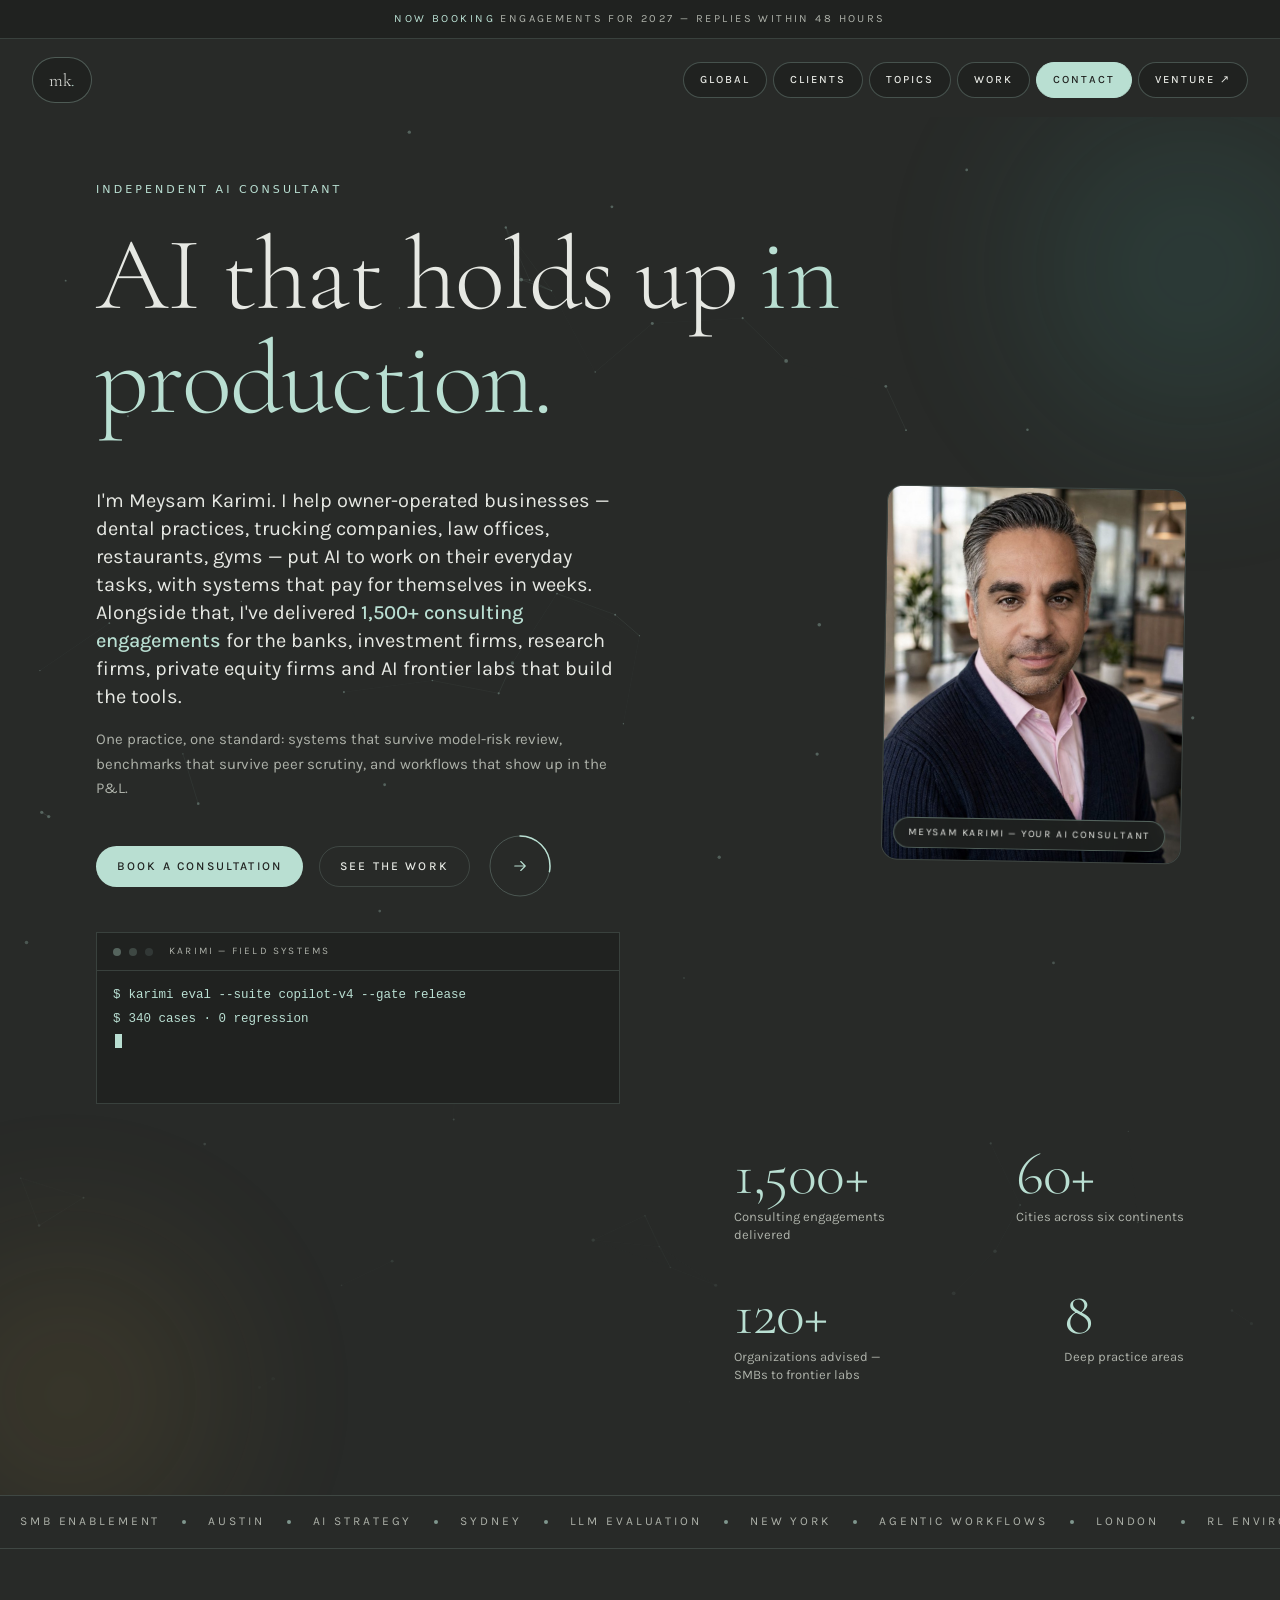
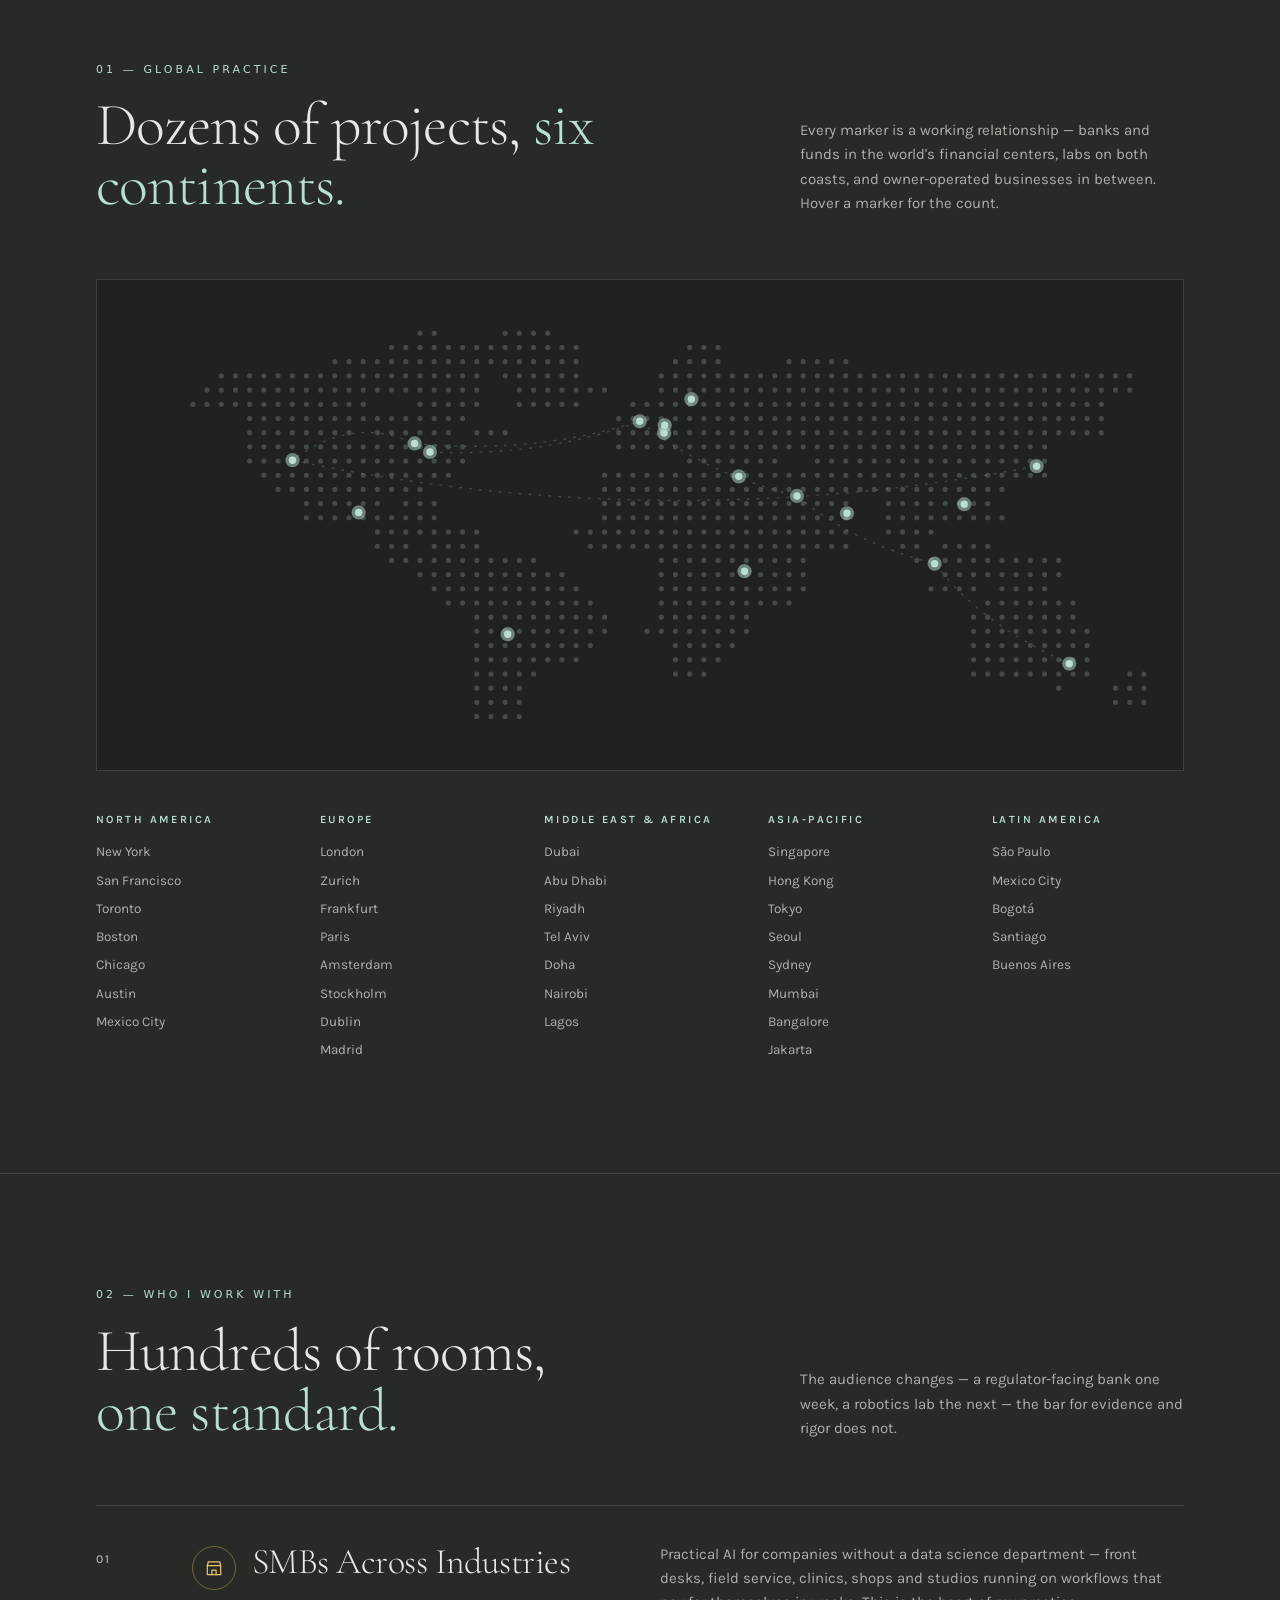
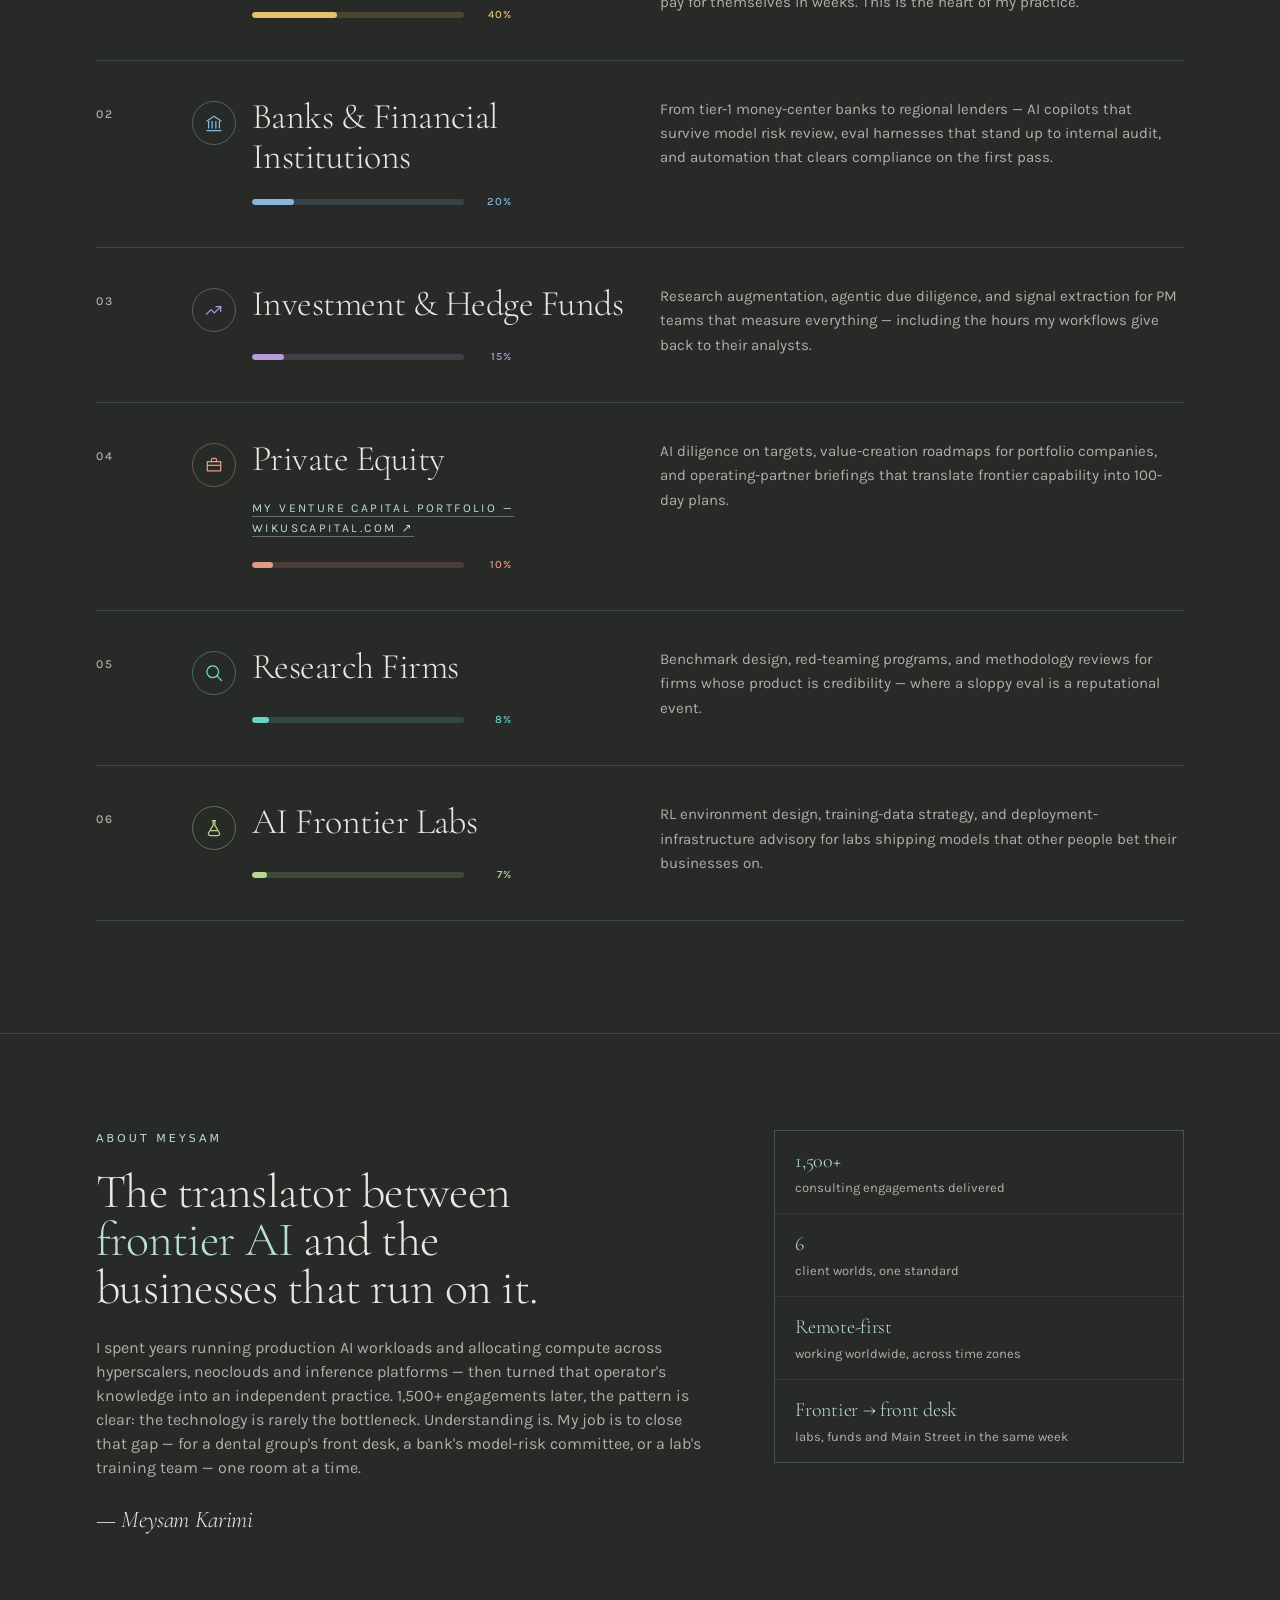
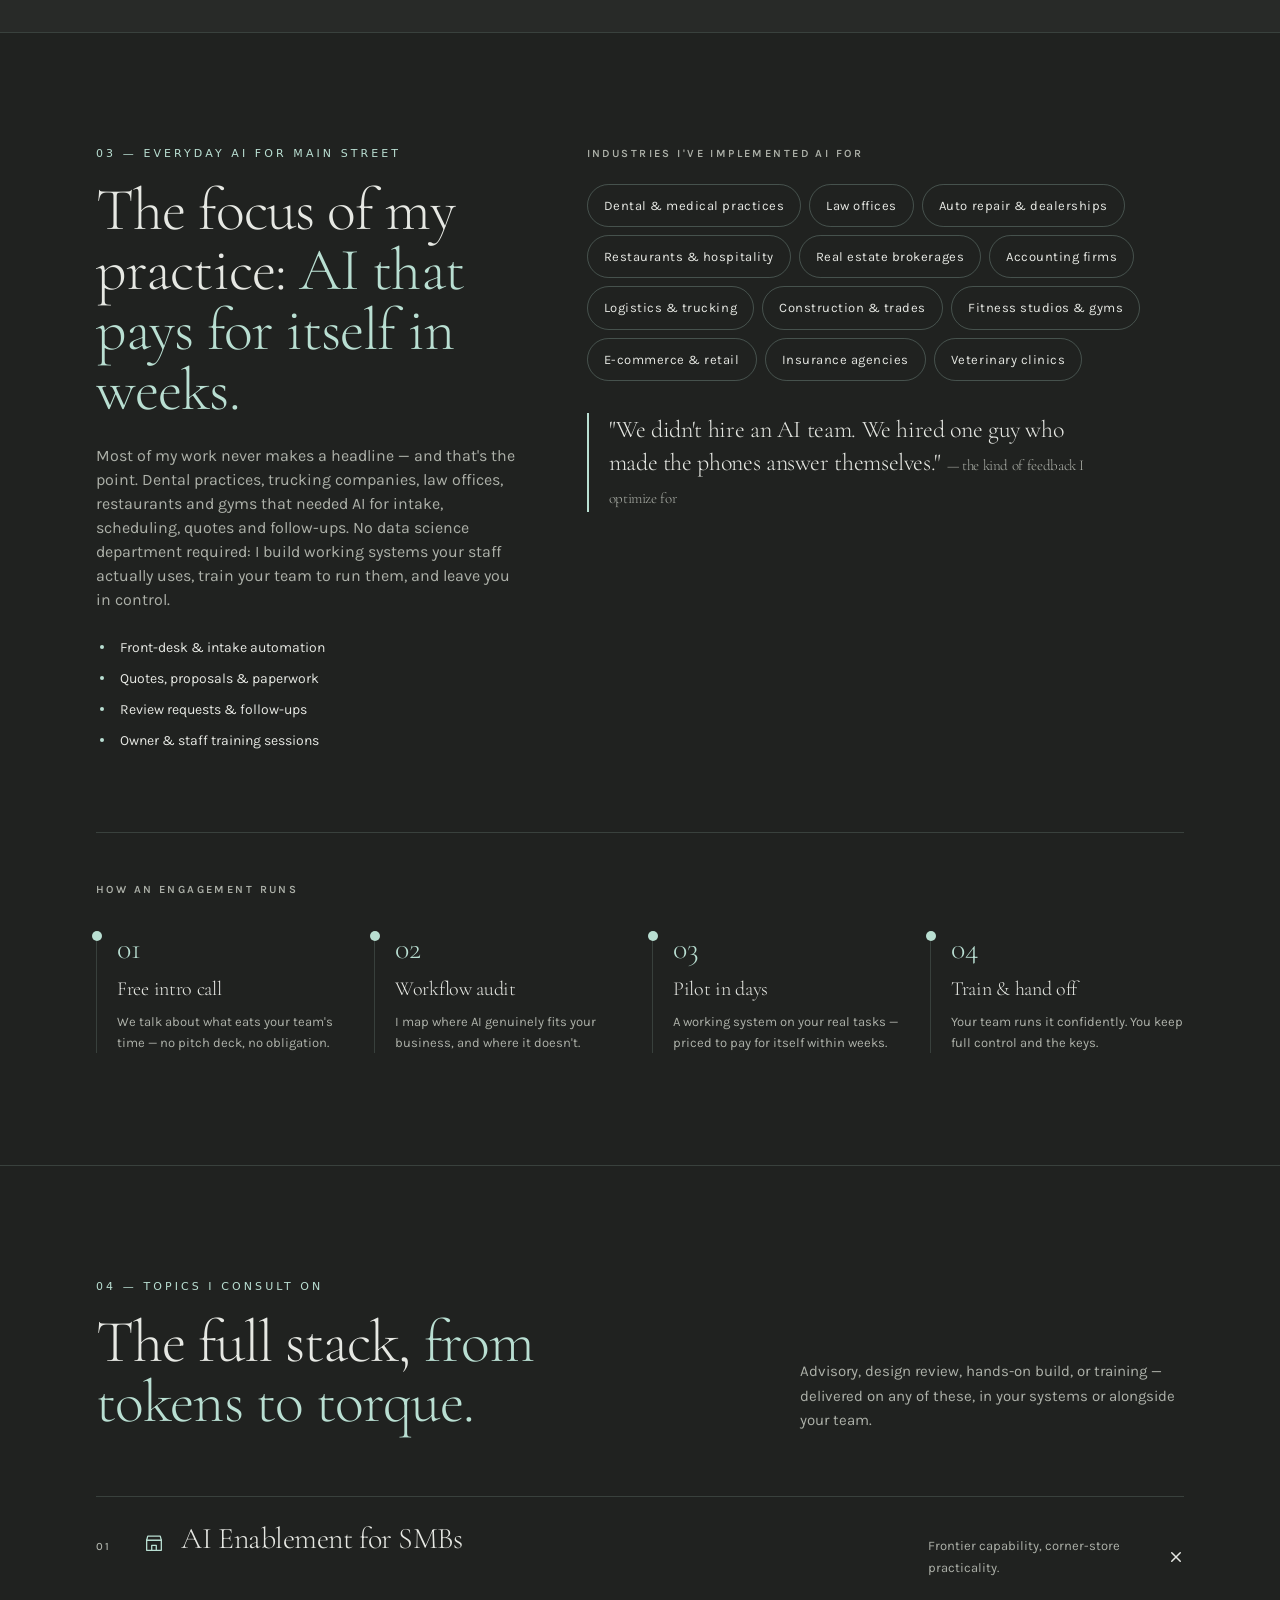
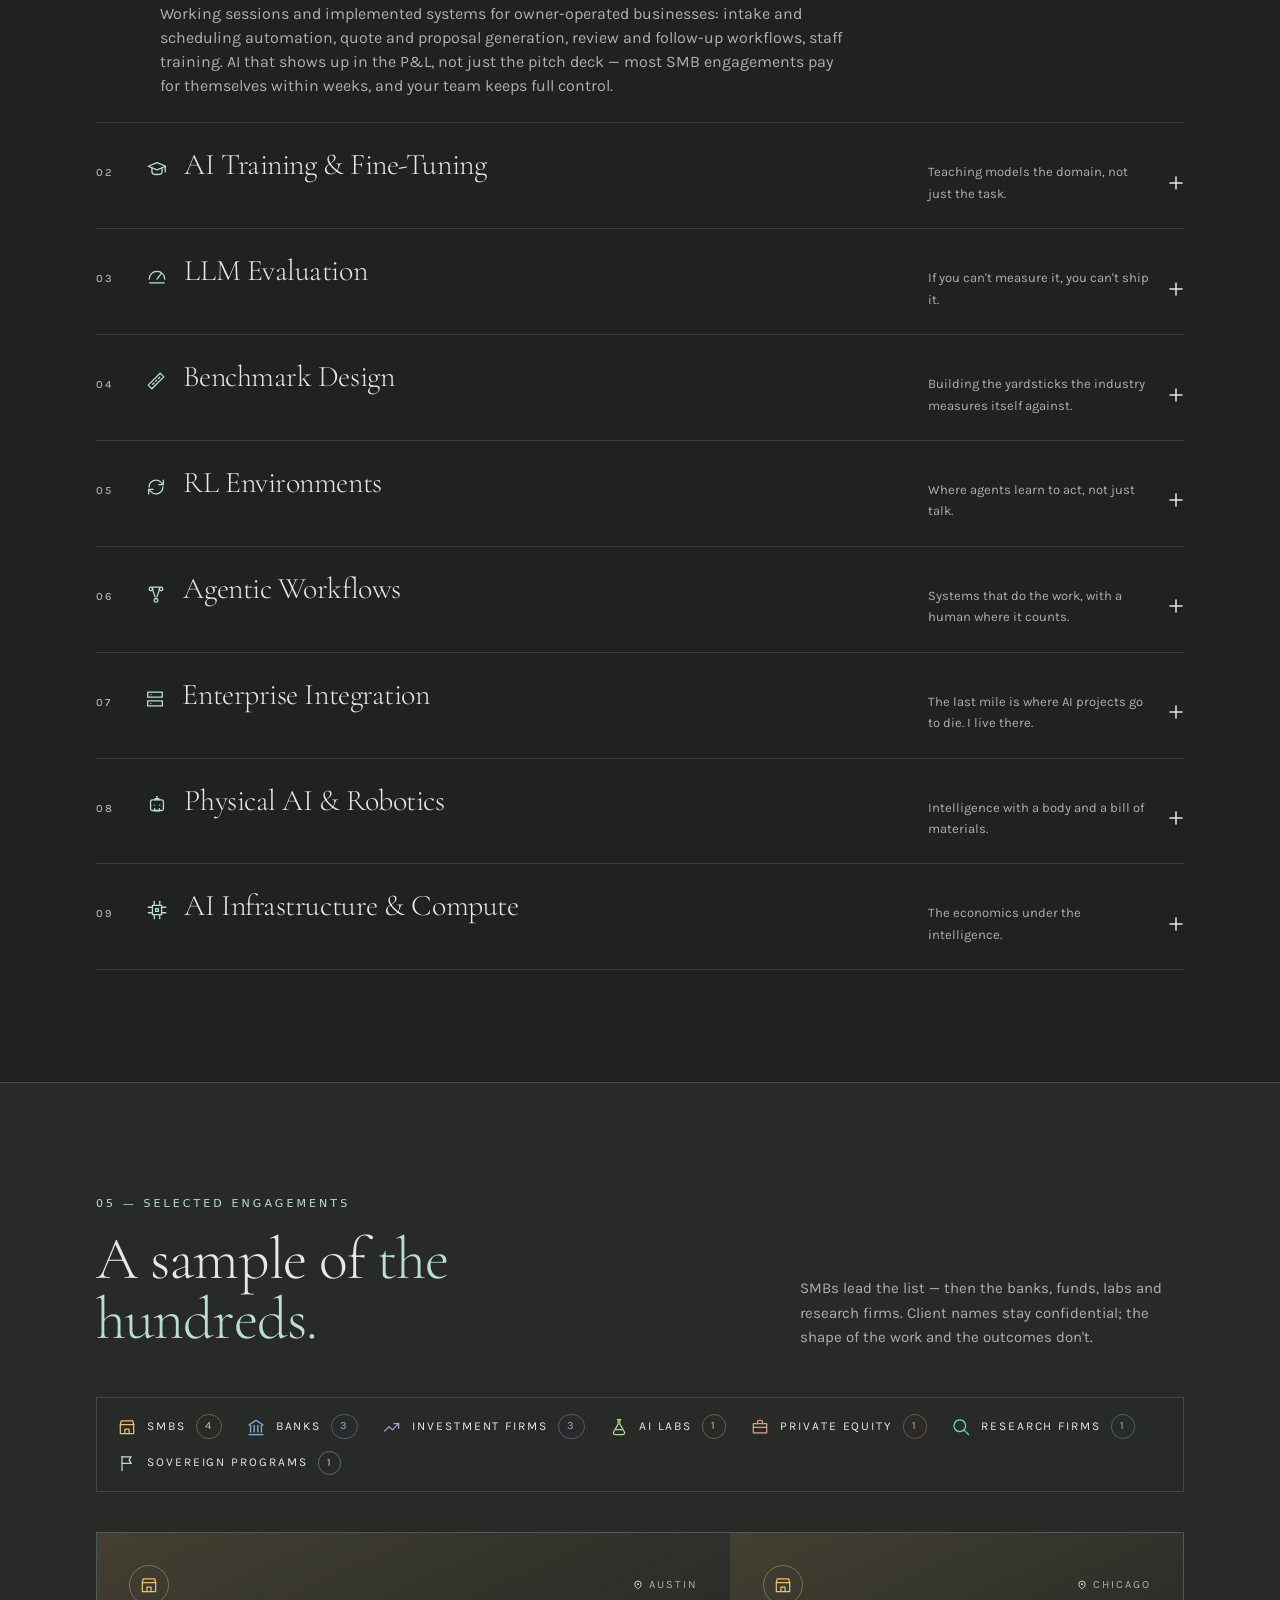
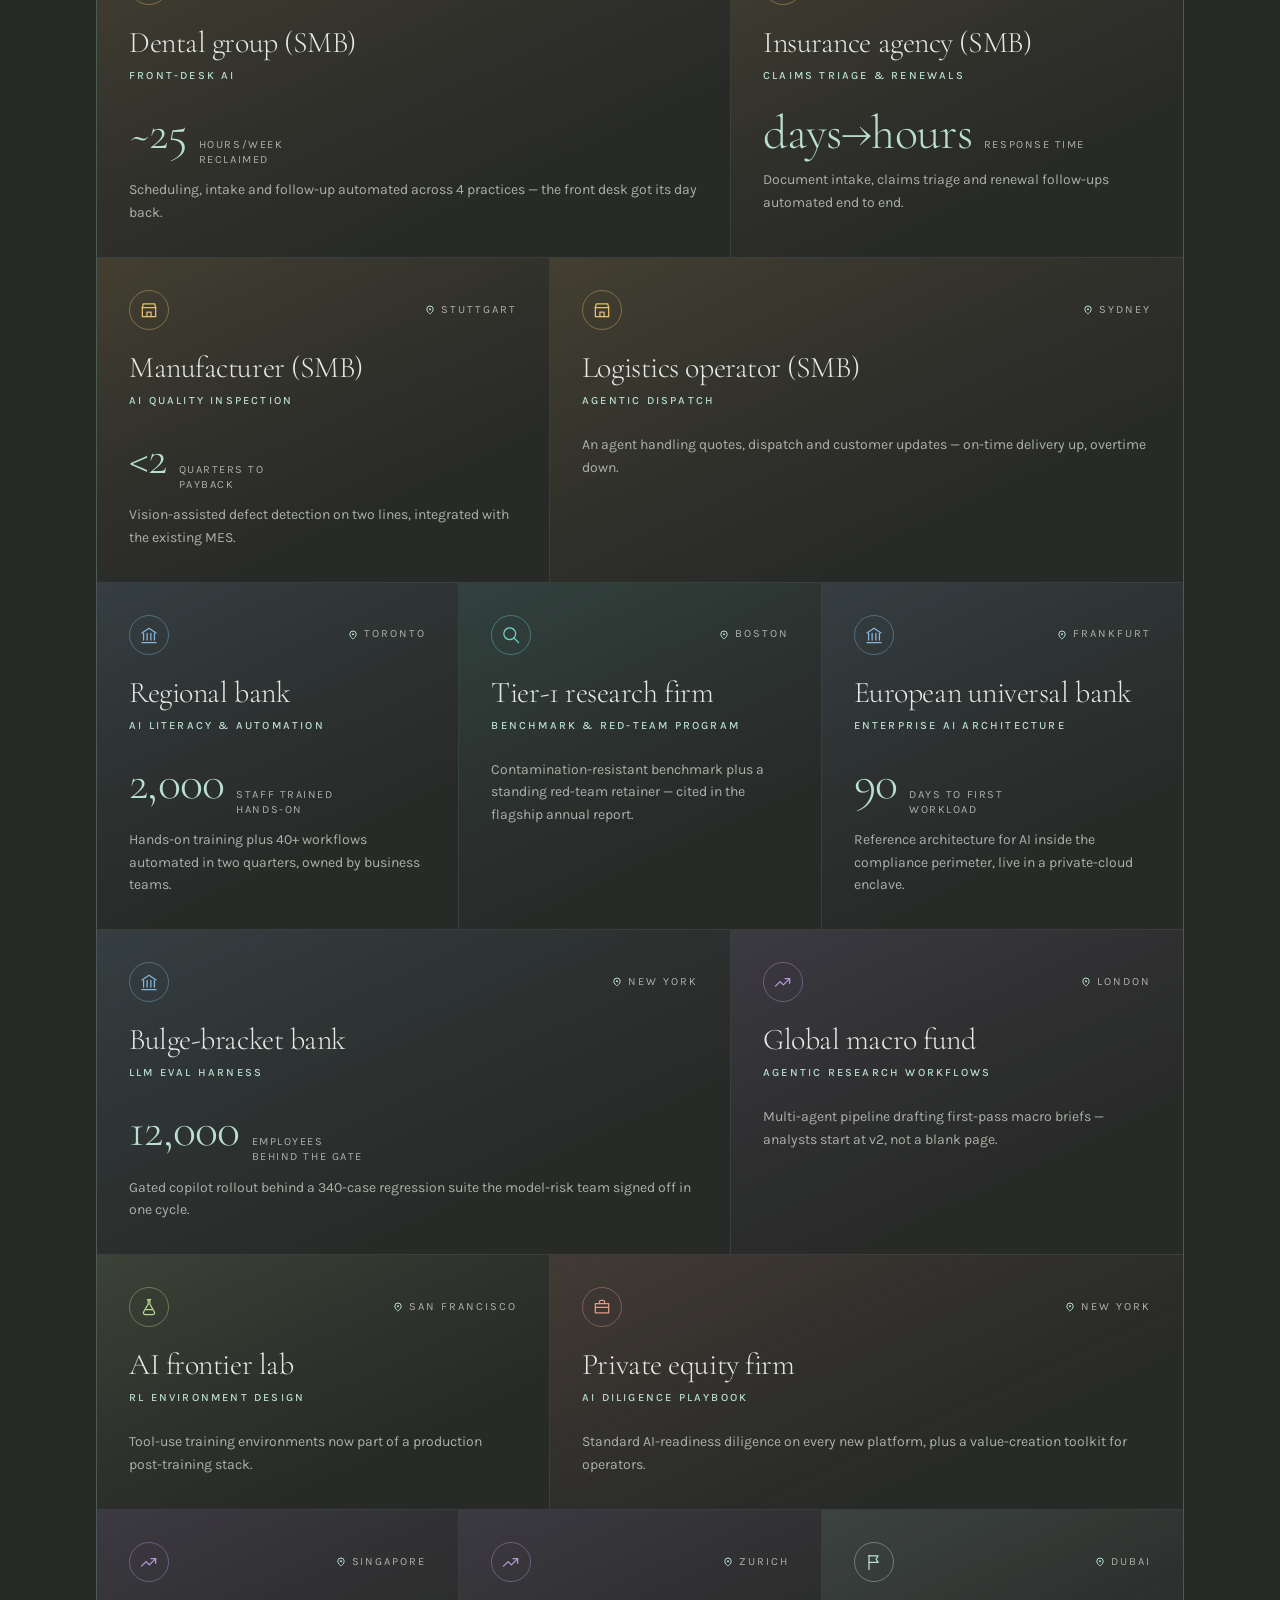
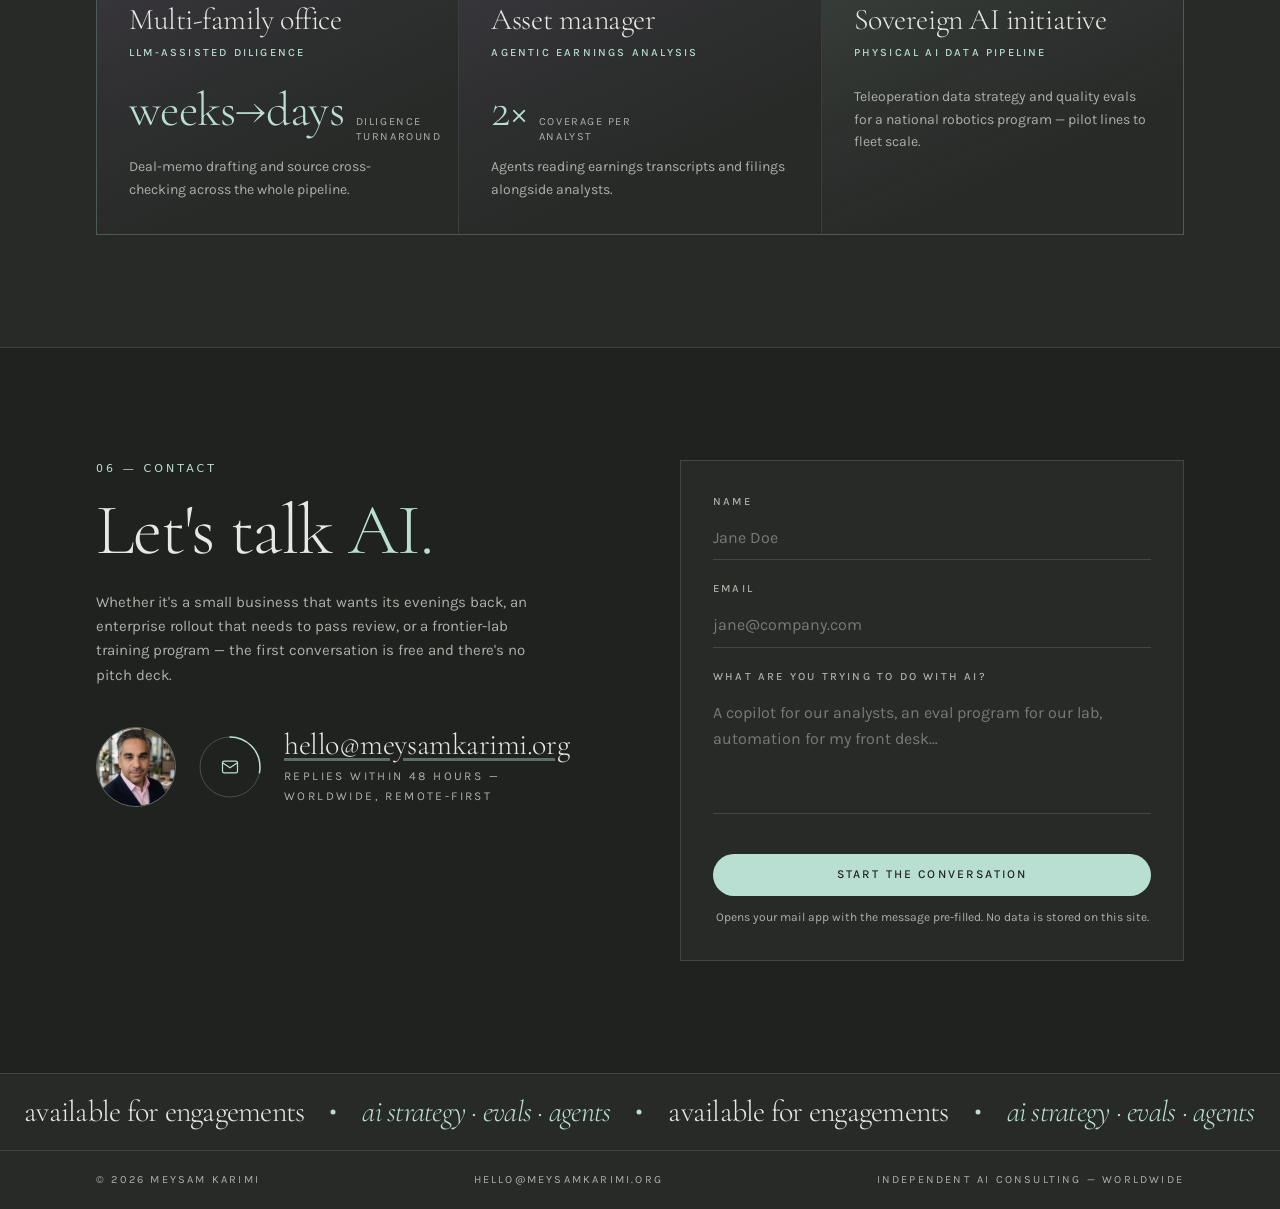
==== commit 8935ca62: "Mobile fixes: hero portrait order, 2-col cities, contact row wrap, opaque sticky nav" ====
--- a/index.html
+++ b/index.html
@@ -15,8 +15,8 @@
       rel="stylesheet"
     />
     <title>Meysam Karimi — Independent AI Consultant</title>
-    <script type="module" crossorigin src="./assets/index-2TZc9Lf_.js"></script>
-    <link rel="stylesheet" crossorigin href="./assets/index-BB0uuQ89.css">
+    <script type="module" crossorigin src="./assets/index-csZ-ZFCS.js"></script>
+    <link rel="stylesheet" crossorigin href="./assets/index-DoQbOY_i.css">
   </head>
   <body>
     <div id="root"></div>
--- a/assets/index-DoQbOY_i.css
+++ b/assets/index-DoQbOY_i.css
@@ -0,0 +1 @@
+*,:before,:after{--tw-border-spacing-x: 0;--tw-border-spacing-y: 0;--tw-translate-x: 0;--tw-translate-y: 0;--tw-rotate: 0;--tw-skew-x: 0;--tw-skew-y: 0;--tw-scale-x: 1;--tw-scale-y: 1;--tw-pan-x: ;--tw-pan-y: ;--tw-pinch-zoom: ;--tw-scroll-snap-strictness: proximity;--tw-gradient-from-position: ;--tw-gradient-via-position: ;--tw-gradient-to-position: ;--tw-ordinal: ;--tw-slashed-zero: ;--tw-numeric-figure: ;--tw-numeric-spacing: ;--tw-numeric-fraction: ;--tw-ring-inset: ;--tw-ring-offset-width: 0px;--tw-ring-offset-color: #fff;--tw-ring-color: rgb(59 130 246 / .5);--tw-ring-offset-shadow: 0 0 #0000;--tw-ring-shadow: 0 0 #0000;--tw-shadow: 0 0 #0000;--tw-shadow-colored: 0 0 #0000;--tw-blur: ;--tw-brightness: ;--tw-contrast: ;--tw-grayscale: ;--tw-hue-rotate: ;--tw-invert: ;--tw-saturate: ;--tw-sepia: ;--tw-drop-shadow: ;--tw-backdrop-blur: ;--tw-backdrop-brightness: ;--tw-backdrop-contrast: ;--tw-backdrop-grayscale: ;--tw-backdrop-hue-rotate: ;--tw-backdrop-invert: ;--tw-backdrop-opacity: ;--tw-backdrop-saturate: ;--tw-backdrop-sepia: ;--tw-contain-size: ;--tw-contain-layout: ;--tw-contain-paint: ;--tw-contain-style: }::backdrop{--tw-border-spacing-x: 0;--tw-border-spacing-y: 0;--tw-translate-x: 0;--tw-translate-y: 0;--tw-rotate: 0;--tw-skew-x: 0;--tw-skew-y: 0;--tw-scale-x: 1;--tw-scale-y: 1;--tw-pan-x: ;--tw-pan-y: ;--tw-pinch-zoom: ;--tw-scroll-snap-strictness: proximity;--tw-gradient-from-position: ;--tw-gradient-via-position: ;--tw-gradient-to-position: ;--tw-ordinal: ;--tw-slashed-zero: ;--tw-numeric-figure: ;--tw-numeric-spacing: ;--tw-numeric-fraction: ;--tw-ring-inset: ;--tw-ring-offset-width: 0px;--tw-ring-offset-color: #fff;--tw-ring-color: rgb(59 130 246 / .5);--tw-ring-offset-shadow: 0 0 #0000;--tw-ring-shadow: 0 0 #0000;--tw-shadow: 0 0 #0000;--tw-shadow-colored: 0 0 #0000;--tw-blur: ;--tw-brightness: ;--tw-contrast: ;--tw-grayscale: ;--tw-hue-rotate: ;--tw-invert: ;--tw-saturate: ;--tw-sepia: ;--tw-drop-shadow: ;--tw-backdrop-blur: ;--tw-backdrop-brightness: ;--tw-backdrop-contrast: ;--tw-backdrop-grayscale: ;--tw-backdrop-hue-rotate: ;--tw-backdrop-invert: ;--tw-backdrop-opacity: ;--tw-backdrop-saturate: ;--tw-backdrop-sepia: ;--tw-contain-size: ;--tw-contain-layout: ;--tw-contain-paint: ;--tw-contain-style: }*,:before,:after{box-sizing:border-box;border-width:0;border-style:solid;border-color:#e5e7eb}:before,:after{--tw-content: ""}html,:host{line-height:1.5;-webkit-text-size-adjust:100%;-moz-tab-size:4;-o-tab-size:4;tab-size:4;font-family:ui-sans-serif,system-ui,sans-serif,"Apple Color Emoji","Segoe UI Emoji",Segoe UI Symbol,"Noto Color Emoji";font-feature-settings:normal;font-variation-settings:normal;-webkit-tap-highlight-color:transparent}body{margin:0;line-height:inherit}hr{height:0;color:inherit;border-top-width:1px}abbr:where([title]){-webkit-text-decoration:underline dotted;text-decoration:underline dotted}h1,h2,h3,h4,h5,h6{font-size:inherit;font-weight:inherit}a{color:inherit;text-decoration:inherit}b,strong{font-weight:bolder}code,kbd,samp,pre{font-family:ui-monospace,SFMono-Regular,Menlo,Monaco,Consolas,Liberation Mono,Courier New,monospace;font-feature-settings:normal;font-variation-settings:normal;font-size:1em}small{font-size:80%}sub,sup{font-size:75%;line-height:0;position:relative;vertical-align:baseline}sub{bottom:-.25em}sup{top:-.5em}table{text-indent:0;border-color:inherit;border-collapse:collapse}button,input,optgroup,select,textarea{font-family:inherit;font-feature-settings:inherit;font-variation-settings:inherit;font-size:100%;font-weight:inherit;line-height:inherit;letter-spacing:inherit;color:inherit;margin:0;padding:0}button,select{text-transform:none}button,input:where([type=button]),input:where([type=reset]),input:where([type=submit]){-webkit-appearance:button;background-color:transparent;background-image:none}:-moz-focusring{outline:auto}:-moz-ui-invalid{box-shadow:none}progress{vertical-align:baseline}::-webkit-inner-spin-button,::-webkit-outer-spin-button{height:auto}[type=search]{-webkit-appearance:textfield;outline-offset:-2px}::-webkit-search-decoration{-webkit-appearance:none}::-webkit-file-upload-button{-webkit-appearance:button;font:inherit}summary{display:list-item}blockquote,dl,dd,h1,h2,h3,h4,h5,h6,hr,figure,p,pre{margin:0}fieldset{margin:0;padding:0}legend{padding:0}ol,ul,menu{list-style:none;margin:0;padding:0}dialog{padding:0}textarea{resize:vertical}input::-moz-placeholder,textarea::-moz-placeholder{opacity:1;color:#9ca3af}input::placeholder,textarea::placeholder{opacity:1;color:#9ca3af}button,[role=button]{cursor:pointer}:disabled{cursor:default}img,svg,video,canvas,audio,iframe,embed,object{display:block;vertical-align:middle}img,video{max-width:100%;height:auto}[hidden]:where(:not([hidden=until-found])){display:none}:root{--olive-900: 135 4% 13%;--olive-800: 120 3% 16%;--olive-700: 110 3% 20%;--olive-600: 100 3% 26%;--mint-300: 160 38% 80%;--mint-400: 160 45% 70%;--amber-300: 42 72% 66%;--steel-300: 206 58% 70%;--violet-300: 268 52% 74%;--copper-300: 16 62% 70%;--teal-300: 172 55% 62%;--lime-300: 88 48% 70%;--paper-100: 90 8% 90%;--paper-300: 90 5% 68%;--background: var(--olive-800);--foreground: var(--paper-100);--card: var(--olive-700);--card-foreground: var(--paper-100);--popover: var(--olive-700);--popover-foreground: var(--paper-100);--primary: var(--mint-300);--primary-foreground: var(--olive-900);--secondary: var(--olive-700);--secondary-foreground: var(--paper-100);--muted: var(--olive-700);--muted-foreground: 90 4% 62%;--accent: var(--mint-300);--accent-foreground: var(--olive-900);--destructive: 4 60% 55%;--destructive-foreground: 0 0% 98%;--border: 120 4% 26%;--input: 120 4% 26%;--ring: var(--mint-300);--radius: .375rem}*{border-color:hsl(var(--border) / .55)}html{scroll-behavior:smooth}body{background-color:hsl(var(--background));color:hsl(var(--foreground));-moz-osx-font-smoothing:grayscale;font-family:Karla,ui-sans-serif,system-ui,-apple-system,sans-serif;font-size:17px;line-height:1.65;-webkit-font-smoothing:antialiased;animation:page-in 1s cubic-bezier(.25,.46,.45,.94) both}::-moz-selection{background:hsl(var(--mint-300));color:hsl(var(--olive-900))}::selection{background:hsl(var(--mint-300));color:hsl(var(--olive-900))}:focus-visible{outline:2px solid hsl(var(--mint-300));outline-offset:3px;border-radius:2px}::-webkit-scrollbar{width:10px}::-webkit-scrollbar-track{background:hsl(var(--olive-900))}::-webkit-scrollbar-thumb{background:hsl(var(--olive-600));border-radius:5px}.font-display{font-family:Cormorant Garamond,Cormorant,Georgia,Times New Roman,serif;font-weight:300;letter-spacing:-.015em}.section-label{font-family:ui-sans-serif,system-ui,sans-serif,"Apple Color Emoji","Segoe UI Emoji",Segoe UI Symbol,"Noto Color Emoji";font-size:11px;font-weight:500;text-transform:uppercase;letter-spacing:.28em;color:hsl(var(--mint-300))}.hairline{border-color:hsl(var(--mint-300) / .16)}.pill-btn{display:inline-flex;cursor:pointer;-webkit-user-select:none;-moz-user-select:none;user-select:none;align-items:center;gap:.5rem;border-radius:9999px;border-width:1px;padding:.625rem 1.25rem;font-size:12px;font-weight:500;text-transform:uppercase;letter-spacing:.18em;transition-property:all;transition-timing-function:cubic-bezier(.4,0,.2,1);transition-duration:.2s;animation-duration:.2s}.marquee-track{display:flex;width:-moz-max-content;width:max-content;animation:marquee 42s linear infinite}.marquee:hover .marquee-track,.marquee:focus-within .marquee-track{animation-play-state:paused}@keyframes marquee{to{transform:translate(-50%)}}.seg-row .seg-marquee{opacity:0;transition:opacity .2s ease-out}.seg-row:hover .seg-marquee,.seg-row:focus-within .seg-marquee{opacity:1}.seg-row .seg-marquee-track{display:flex;width:-moz-max-content;width:max-content;transform:translate(0)}.seg-row:hover .seg-marquee-track,.seg-row:focus-within .seg-marquee-track{animation:marquee 14s linear infinite}.marker-dot{transform-box:fill-box;transform-origin:center;animation:pulse 2.6s ease-out infinite}@keyframes pulse{0%{transform:scale(.6);opacity:.9}70%{transform:scale(2.6);opacity:0}to{transform:scale(2.6);opacity:0}}.marker-label{opacity:0;transition:opacity .2s ease-out;pointer-events:none}.marker-g:hover .marker-label,.marker-g:focus-visible .marker-label{opacity:1}.acc-panel{display:grid;grid-template-rows:0fr;transition:grid-template-rows .3s cubic-bezier(.15,0,.45,1)}.acc-panel[data-open=true]{grid-template-rows:1fr}.acc-inner{overflow:hidden}.arc-circle{transition:stroke-dashoffset .3s ease-out}.arc-btn:hover .arc-circle,.arc-btn:focus-visible .arc-circle{stroke-dashoffset:0}.arc-flow{animation:dash-flow 1.4s linear infinite}@keyframes dash-flow{to{stroke-dashoffset:-14}}.reveal-init{opacity:0;transform:translateY(16px) scale(.985);transition:opacity .6s ease-out,transform .6s cubic-bezier(.15,0,.45,1)}.reveal-init.reveal-in{opacity:1;transform:none}.cursor-block{display:inline-block;width:7px;height:14px;margin-left:2px;vertical-align:-2px;background:hsl(var(--mint-300));animation:blink 1.05s steps(2,start) infinite}@keyframes blink{50%{opacity:0}}.sr-only{position:absolute;width:1px;height:1px;padding:0;margin:-1px;overflow:hidden;clip:rect(0,0,0,0);white-space:nowrap;border-width:0}.pointer-events-none{pointer-events:none}.pointer-events-auto{pointer-events:auto}.visible{visibility:visible}.invisible{visibility:hidden}.static{position:static}.fixed{position:fixed}.absolute{position:absolute}.relative{position:relative}.sticky{position:sticky}.inset-0{inset:0}.inset-x-0{left:0;right:0}.inset-y-0{top:0;bottom:0}.-bottom-12{bottom:-3rem}.-bottom-40{bottom:-10rem}.-left-12{left:-3rem}.-left-48{left:-12rem}.-left-\[5px\]{left:-5px}.-right-12{right:-3rem}.-right-48{right:-12rem}.-top-12{top:-3rem}.-top-32{top:-8rem}.bottom-0{bottom:0}.bottom-3{bottom:.75rem}.left-0{left:0}.left-1\/2{left:50%}.left-2{left:.5rem}.left-3{left:.75rem}.left-\[50\%\]{left:50%}.right-0{right:0}.right-1{right:.25rem}.right-2{right:.5rem}.right-3{right:.75rem}.right-4{right:1rem}.top-0{top:0}.top-1\.5{top:.375rem}.top-1\/2{top:50%}.top-3\.5{top:.875rem}.top-4{top:1rem}.top-\[1px\]{top:1px}.top-\[41px\]{top:41px}.top-\[50\%\]{top:50%}.top-\[60\%\]{top:60%}.top-full{top:100%}.isolate{isolation:isolate}.z-10{z-index:10}.z-20{z-index:20}.z-40{z-index:40}.z-50{z-index:50}.z-\[1\]{z-index:1}.order-1{order:1}.order-2{order:2}.order-3{order:3}.order-first{order:-9999}.order-last{order:9999}.col-start-2{grid-column-start:2}.row-span-2{grid-row:span 2 / span 2}.row-start-1{grid-row-start:1}.\!m-0{margin:0!important}.-mx-1{margin-left:-.25rem;margin-right:-.25rem}.-my-2{margin-top:-.5rem;margin-bottom:-.5rem}.mx-2{margin-left:.5rem;margin-right:.5rem}.mx-3\.5{margin-left:.875rem;margin-right:.875rem}.mx-auto{margin-left:auto;margin-right:auto}.my-0{margin-top:0;margin-bottom:0}.my-0\.5{margin-top:.125rem;margin-bottom:.125rem}.my-1{margin-top:.25rem;margin-bottom:.25rem}.-ml-4{margin-left:-1rem}.-mt-4{margin-top:-1rem}.mb-1\.5{margin-bottom:.375rem}.mb-10{margin-bottom:2.5rem}.mb-12{margin-bottom:3rem}.mb-2{margin-bottom:.5rem}.mb-3{margin-bottom:.75rem}.mb-4{margin-bottom:1rem}.mb-5{margin-bottom:1.25rem}.mb-6{margin-bottom:1.5rem}.mb-8{margin-bottom:2rem}.ml-1{margin-left:.25rem}.ml-2{margin-left:.5rem}.ml-4{margin-left:1rem}.ml-auto{margin-left:auto}.mr-2{margin-right:.5rem}.mt-1{margin-top:.25rem}.mt-1\.5{margin-top:.375rem}.mt-10{margin-top:2.5rem}.mt-16{margin-top:4rem}.mt-2{margin-top:.5rem}.mt-3{margin-top:.75rem}.mt-4{margin-top:1rem}.mt-6{margin-top:1.5rem}.mt-8{margin-top:2rem}.mt-auto{margin-top:auto}.line-clamp-1{overflow:hidden;display:-webkit-box;-webkit-box-orient:vertical;-webkit-line-clamp:1}.line-clamp-2{overflow:hidden;display:-webkit-box;-webkit-box-orient:vertical;-webkit-line-clamp:2}.block{display:block}.inline-block{display:inline-block}.flex{display:flex}.inline-flex{display:inline-flex}.table{display:table}.table-caption{display:table-caption}.table-cell{display:table-cell}.table-row{display:table-row}.grid{display:grid}.hidden{display:none}.aspect-\[4\/5\]{aspect-ratio:4/5}.aspect-square{aspect-ratio:1 / 1}.aspect-video{aspect-ratio:16 / 9}.size-10{width:2.5rem;height:2.5rem}.size-2{width:.5rem;height:.5rem}.size-2\.5{width:.625rem;height:.625rem}.size-3{width:.75rem;height:.75rem}.size-3\.5{width:.875rem;height:.875rem}.size-4{width:1rem;height:1rem}.size-6{width:1.5rem;height:1.5rem}.size-7{width:1.75rem;height:1.75rem}.size-8{width:2rem;height:2rem}.size-9{width:2.25rem;height:2.25rem}.size-auto{width:auto;height:auto}.size-full{width:100%;height:100%}.h-1\.5{height:.375rem}.h-10{height:2.5rem}.h-11{height:2.75rem}.h-12{height:3rem}.h-16{height:4rem}.h-2{height:.5rem}.h-2\.5{height:.625rem}.h-4{height:1rem}.h-5{height:1.25rem}.h-6{height:1.5rem}.h-7{height:1.75rem}.h-8{height:2rem}.h-9{height:2.25rem}.h-\[1\.15rem\]{height:1.15rem}.h-\[132px\]{height:132px}.h-\[2px\]{height:2px}.h-\[520px\]{height:520px}.h-\[560px\]{height:560px}.h-\[calc\(100\%-1px\)\]{height:calc(100% - 1px)}.h-\[var\(--radix-navigation-menu-viewport-height\)\]{height:var(--radix-navigation-menu-viewport-height)}.h-\[var\(--radix-select-trigger-height\)\]{height:var(--radix-select-trigger-height)}.h-auto{height:auto}.h-full{height:100%}.h-px{height:1px}.h-svh{height:100svh}.max-h-\[300px\]{max-height:300px}.min-h-0{min-height:0px}.min-h-16{min-height:4rem}.min-h-4{min-height:1rem}.min-h-\[320px\]{min-height:320px}.min-h-screen{min-height:100vh}.min-h-svh{min-height:100svh}.w-0{width:0px}.w-1{width:.25rem}.w-10{width:2.5rem}.w-11{width:2.75rem}.w-16{width:4rem}.w-2{width:.5rem}.w-2\.5{width:.625rem}.w-3{width:.75rem}.w-3\/4{width:75%}.w-4{width:1rem}.w-5{width:1.25rem}.w-64{width:16rem}.w-72{width:18rem}.w-8{width:2rem}.w-9{width:2.25rem}.w-\[100px\]{width:100px}.w-\[520px\]{width:520px}.w-\[560px\]{width:560px}.w-auto{width:auto}.w-fit{width:-moz-fit-content;width:fit-content}.w-full{width:100%}.w-max{width:-moz-max-content;width:max-content}.w-px{width:1px}.min-w-0{min-width:0px}.min-w-10{min-width:2.5rem}.min-w-5{min-width:1.25rem}.min-w-8{min-width:2rem}.min-w-9{min-width:2.25rem}.min-w-\[12rem\]{min-width:12rem}.min-w-\[8rem\]{min-width:8rem}.min-w-\[var\(--radix-select-trigger-width\)\]{min-width:var(--radix-select-trigger-width)}.max-w-2xl{max-width:42rem}.max-w-3xl{max-width:48rem}.max-w-6xl{max-width:72rem}.max-w-\[16ch\]{max-width:16ch}.max-w-\[18ch\]{max-width:18ch}.max-w-\[20ch\]{max-width:20ch}.max-w-\[22ch\]{max-width:22ch}.max-w-\[260px\]{max-width:260px}.max-w-\[28ch\]{max-width:28ch}.max-w-\[calc\(100\%-2rem\)\]{max-width:calc(100% - 2rem)}.max-w-lg{max-width:32rem}.max-w-max{max-width:-moz-max-content;max-width:max-content}.max-w-md{max-width:28rem}.max-w-sm{max-width:24rem}.max-w-xl{max-width:36rem}.max-w-xs{max-width:20rem}.flex-1{flex:1 1 0%}.shrink-0{flex-shrink:0}.grow{flex-grow:1}.grow-0{flex-grow:0}.basis-48{flex-basis:12rem}.basis-full{flex-basis:100%}.caption-bottom{caption-side:bottom}.border-collapse{border-collapse:collapse}.origin-left{transform-origin:left}.-translate-x-1\/2{--tw-translate-x: -50%;transform:translate(var(--tw-translate-x),var(--tw-translate-y)) rotate(var(--tw-rotate)) skew(var(--tw-skew-x)) skewY(var(--tw-skew-y)) scaleX(var(--tw-scale-x)) scaleY(var(--tw-scale-y))}.-translate-x-px{--tw-translate-x: -1px;transform:translate(var(--tw-translate-x),var(--tw-translate-y)) rotate(var(--tw-rotate)) skew(var(--tw-skew-x)) skewY(var(--tw-skew-y)) scaleX(var(--tw-scale-x)) scaleY(var(--tw-scale-y))}.-translate-y-1\/2{--tw-translate-y: -50%;transform:translate(var(--tw-translate-x),var(--tw-translate-y)) rotate(var(--tw-rotate)) skew(var(--tw-skew-x)) skewY(var(--tw-skew-y)) scaleX(var(--tw-scale-x)) scaleY(var(--tw-scale-y))}.translate-x-\[-50\%\]{--tw-translate-x: -50%;transform:translate(var(--tw-translate-x),var(--tw-translate-y)) rotate(var(--tw-rotate)) skew(var(--tw-skew-x)) skewY(var(--tw-skew-y)) scaleX(var(--tw-scale-x)) scaleY(var(--tw-scale-y))}.translate-x-px{--tw-translate-x: 1px;transform:translate(var(--tw-translate-x),var(--tw-translate-y)) rotate(var(--tw-rotate)) skew(var(--tw-skew-x)) skewY(var(--tw-skew-y)) scaleX(var(--tw-scale-x)) scaleY(var(--tw-scale-y))}.translate-y-0\.5{--tw-translate-y: .125rem;transform:translate(var(--tw-translate-x),var(--tw-translate-y)) rotate(var(--tw-rotate)) skew(var(--tw-skew-x)) skewY(var(--tw-skew-y)) scaleX(var(--tw-scale-x)) scaleY(var(--tw-scale-y))}.translate-y-1{--tw-translate-y: .25rem;transform:translate(var(--tw-translate-x),var(--tw-translate-y)) rotate(var(--tw-rotate)) skew(var(--tw-skew-x)) skewY(var(--tw-skew-y)) scaleX(var(--tw-scale-x)) scaleY(var(--tw-scale-y))}.translate-y-\[-50\%\]{--tw-translate-y: -50%;transform:translate(var(--tw-translate-x),var(--tw-translate-y)) rotate(var(--tw-rotate)) skew(var(--tw-skew-x)) skewY(var(--tw-skew-y)) scaleX(var(--tw-scale-x)) scaleY(var(--tw-scale-y))}.translate-y-\[calc\(-50\%_-_2px\)\]{--tw-translate-y: calc(-50% - 2px) ;transform:translate(var(--tw-translate-x),var(--tw-translate-y)) rotate(var(--tw-rotate)) skew(var(--tw-skew-x)) skewY(var(--tw-skew-y)) scaleX(var(--tw-scale-x)) scaleY(var(--tw-scale-y))}.-rotate-90{--tw-rotate: -90deg;transform:translate(var(--tw-translate-x),var(--tw-translate-y)) rotate(var(--tw-rotate)) skew(var(--tw-skew-x)) skewY(var(--tw-skew-y)) scaleX(var(--tw-scale-x)) scaleY(var(--tw-scale-y))}.rotate-1{--tw-rotate: 1deg;transform:translate(var(--tw-translate-x),var(--tw-translate-y)) rotate(var(--tw-rotate)) skew(var(--tw-skew-x)) skewY(var(--tw-skew-y)) scaleX(var(--tw-scale-x)) scaleY(var(--tw-scale-y))}.rotate-45{--tw-rotate: 45deg;transform:translate(var(--tw-translate-x),var(--tw-translate-y)) rotate(var(--tw-rotate)) skew(var(--tw-skew-x)) skewY(var(--tw-skew-y)) scaleX(var(--tw-scale-x)) scaleY(var(--tw-scale-y))}.rotate-90{--tw-rotate: 90deg;transform:translate(var(--tw-translate-x),var(--tw-translate-y)) rotate(var(--tw-rotate)) skew(var(--tw-skew-x)) skewY(var(--tw-skew-y)) scaleX(var(--tw-scale-x)) scaleY(var(--tw-scale-y))}.scale-x-0{--tw-scale-x: 0;transform:translate(var(--tw-translate-x),var(--tw-translate-y)) rotate(var(--tw-rotate)) skew(var(--tw-skew-x)) skewY(var(--tw-skew-y)) scaleX(var(--tw-scale-x)) scaleY(var(--tw-scale-y))}.transform{transform:translate(var(--tw-translate-x),var(--tw-translate-y)) rotate(var(--tw-rotate)) skew(var(--tw-skew-x)) skewY(var(--tw-skew-y)) scaleX(var(--tw-scale-x)) scaleY(var(--tw-scale-y))}@keyframes caret-blink{0%,70%,to{opacity:1}20%,50%{opacity:0}}.animate-caret-blink{animation:caret-blink 1.25s ease-out infinite}@keyframes pulse{50%{opacity:.5}}.animate-pulse{animation:pulse 2s cubic-bezier(.4,0,.6,1) infinite}@keyframes spin{to{transform:rotate(360deg)}}.animate-spin{animation:spin 1s linear infinite}.cursor-default{cursor:default}.cursor-pointer{cursor:pointer}.cursor-text{cursor:text}.touch-none{touch-action:none}.select-none{-webkit-user-select:none;-moz-user-select:none;user-select:none}.resize-none{resize:none}.resize{resize:both}.scroll-my-1{scroll-margin-top:.25rem;scroll-margin-bottom:.25rem}.scroll-mt-24{scroll-margin-top:6rem}.scroll-py-1{scroll-padding-top:.25rem;scroll-padding-bottom:.25rem}.list-disc{list-style-type:disc}.list-none{list-style-type:none}.auto-rows-min{grid-auto-rows:min-content}.grid-cols-2{grid-template-columns:repeat(2,minmax(0,1fr))}.grid-cols-\[0_1fr\]{grid-template-columns:0 1fr}.grid-rows-\[auto_auto\]{grid-template-rows:auto auto}.flex-row{flex-direction:row}.flex-col{flex-direction:column}.flex-col-reverse{flex-direction:column-reverse}.flex-wrap{flex-wrap:wrap}.place-content-center{place-content:center}.content-start{align-content:flex-start}.items-start{align-items:flex-start}.items-end{align-items:flex-end}.items-center{align-items:center}.items-baseline{align-items:baseline}.items-stretch{align-items:stretch}.justify-start{justify-content:flex-start}.justify-center{justify-content:center}.justify-between{justify-content:space-between}.justify-items-start{justify-items:start}.gap-0\.5{gap:.125rem}.gap-1{gap:.25rem}.gap-1\.5{gap:.375rem}.gap-10{gap:2.5rem}.gap-14{gap:3.5rem}.gap-2{gap:.5rem}.gap-2\.5{gap:.625rem}.gap-3{gap:.75rem}.gap-4{gap:1rem}.gap-6{gap:1.5rem}.gap-7{gap:1.75rem}.gap-8{gap:2rem}.gap-\[--spacing\(var\(--gap\)\)\]{gap:var(--spacing(var(--gap)))}.gap-px{gap:1px}.gap-x-4{-moz-column-gap:1rem;column-gap:1rem}.gap-x-5{-moz-column-gap:1.25rem;column-gap:1.25rem}.gap-x-6{-moz-column-gap:1.5rem;column-gap:1.5rem}.gap-x-8{-moz-column-gap:2rem;column-gap:2rem}.gap-y-0\.5{row-gap:.125rem}.gap-y-1\.5{row-gap:.375rem}.gap-y-10{row-gap:2.5rem}.gap-y-3{row-gap:.75rem}.gap-y-4{row-gap:1rem}.gap-y-8{row-gap:2rem}.space-y-2>:not([hidden])~:not([hidden]){--tw-space-y-reverse: 0;margin-top:calc(.5rem * calc(1 - var(--tw-space-y-reverse)));margin-bottom:calc(.5rem * var(--tw-space-y-reverse))}.space-y-5>:not([hidden])~:not([hidden]){--tw-space-y-reverse: 0;margin-top:calc(1.25rem * calc(1 - var(--tw-space-y-reverse)));margin-bottom:calc(1.25rem * var(--tw-space-y-reverse))}.self-start{align-self:flex-start}.self-stretch{align-self:stretch}.justify-self-end{justify-self:end}.overflow-auto{overflow:auto}.overflow-hidden{overflow:hidden}.overflow-x-auto{overflow-x:auto}.overflow-y-auto{overflow-y:auto}.overflow-x-hidden{overflow-x:hidden}.whitespace-nowrap{white-space:nowrap}.text-balance{text-wrap:balance}.break-words{overflow-wrap:break-word}.break-all{word-break:break-all}.rounded-2xl{border-radius:1rem}.rounded-\[2px\]{border-radius:2px}.rounded-\[4px\]{border-radius:4px}.rounded-\[calc\(var\(--radius\)-5px\)\]{border-radius:calc(var(--radius) - 5px)}.rounded-\[inherit\]{border-radius:inherit}.rounded-full{border-radius:9999px}.rounded-lg{border-radius:var(--radius)}.rounded-md{border-radius:calc(var(--radius) - 2px)}.rounded-none{border-radius:0}.rounded-sm{border-radius:calc(var(--radius) - 4px)}.rounded-xl{border-radius:calc(var(--radius) + 4px)}.rounded-xs{border-radius:calc(var(--radius) - 6px)}.rounded-l-md{border-top-left-radius:calc(var(--radius) - 2px);border-bottom-left-radius:calc(var(--radius) - 2px)}.rounded-r-md{border-top-right-radius:calc(var(--radius) - 2px);border-bottom-right-radius:calc(var(--radius) - 2px)}.rounded-tl-sm{border-top-left-radius:calc(var(--radius) - 4px)}.border{border-width:1px}.border-0{border-width:0px}.border-\[1\.5px\]{border-width:1.5px}.border-y{border-top-width:1px;border-bottom-width:1px}.border-b{border-bottom-width:1px}.border-l{border-left-width:1px}.border-l-2{border-left-width:2px}.border-r{border-right-width:1px}.border-t{border-top-width:1px}.border-dashed{border-style:dashed}.border-\[hsl\(var\(--mint-300\)\)\]{border-color:hsl(var(--mint-300))}.border-\[hsl\(var\(--mint-300\)\/0\.25\)\]{border-color:hsl(var(--mint-300)/.25)}.border-\[hsl\(var\(--mint-300\)\/0\.3\)\]{border-color:hsl(var(--mint-300)/.3)}.border-\[hsl\(var\(--mint-300\)\/0\.35\)\]{border-color:hsl(var(--mint-300)/.35)}.border-\[hsl\(var\(--mint-300\)\/0\.4\)\]{border-color:hsl(var(--mint-300)/.4)}.border-border{border-color:hsl(var(--border))}.border-border\/50{border-color:hsl(var(--border) / .5)}.border-input{border-color:hsl(var(--input))}.border-primary{border-color:hsl(var(--primary))}.border-sidebar-border{border-color:hsl(var(--sidebar-border))}.border-transparent{border-color:transparent}.border-l-transparent{border-left-color:transparent}.border-t-transparent{border-top-color:transparent}.bg-\[hsl\(var\(--mint-300\)\)\]{background-color:hsl(var(--mint-300))}.bg-\[hsl\(var\(--mint-300\)\/0\.08\)\]{background-color:hsl(var(--mint-300)/.08)}.bg-\[hsl\(var\(--mint-300\)\/0\.12\)\]{background-color:hsl(var(--mint-300)/.12)}.bg-\[hsl\(var\(--mint-300\)\/0\.2\)\]{background-color:hsl(var(--mint-300)/.2)}.bg-\[hsl\(var\(--mint-300\)\/0\.35\)\]{background-color:hsl(var(--mint-300)/.35)}.bg-\[hsl\(var\(--olive-800\)\)\]{background-color:hsl(var(--olive-800))}.bg-\[hsl\(var\(--olive-900\)\)\]{background-color:hsl(var(--olive-900))}.bg-\[hsl\(var\(--olive-900\)\/0\.9\)\]{background-color:hsl(var(--olive-900)/.9)}.bg-accent{background-color:hsl(var(--accent))}.bg-background{background-color:hsl(var(--background))}.bg-black\/50{background-color:#00000080}.bg-border{background-color:hsl(var(--border))}.bg-card{background-color:hsl(var(--card))}.bg-destructive{--tw-bg-opacity: 1;background-color:hsl(var(--destructive) / var(--tw-bg-opacity, 1))}.bg-foreground{background-color:hsl(var(--foreground))}.bg-input{background-color:hsl(var(--input))}.bg-muted{background-color:hsl(var(--muted))}.bg-muted\/50{background-color:hsl(var(--muted) / .5)}.bg-popover{background-color:hsl(var(--popover))}.bg-primary{background-color:hsl(var(--primary))}.bg-primary\/20{background-color:hsl(var(--primary) / .2)}.bg-secondary{background-color:hsl(var(--secondary))}.bg-sidebar{background-color:hsl(var(--sidebar-background))}.bg-sidebar-border{background-color:hsl(var(--sidebar-border))}.bg-transparent{background-color:transparent}.bg-white{--tw-bg-opacity: 1;background-color:rgb(255 255 255 / var(--tw-bg-opacity, 1))}.fill-\[hsl\(var\(--mint-300\)\)\]{fill:hsl(var(--mint-300))}.fill-\[hsl\(var\(--paper-100\)\)\]{fill:hsl(var(--paper-100))}.fill-current{fill:currentColor}.fill-foreground{fill:hsl(var(--foreground))}.fill-primary{fill:hsl(var(--primary))}.object-cover{-o-object-fit:cover;object-fit:cover}.object-top{-o-object-position:top;object-position:top}.p-0{padding:0}.p-1{padding:.25rem}.p-2{padding:.5rem}.p-3{padding:.75rem}.p-4{padding:1rem}.p-6{padding:1.5rem}.p-\[3px\]{padding:3px}.p-px{padding:1px}.px-1{padding-left:.25rem;padding-right:.25rem}.px-1\.5{padding-left:.375rem;padding-right:.375rem}.px-2{padding-left:.5rem;padding-right:.5rem}.px-2\.5{padding-left:.625rem;padding-right:.625rem}.px-3{padding-left:.75rem;padding-right:.75rem}.px-3\.5{padding-left:.875rem;padding-right:.875rem}.px-4{padding-left:1rem;padding-right:1rem}.px-5{padding-left:1.25rem;padding-right:1.25rem}.px-6{padding-left:1.5rem;padding-right:1.5rem}.py-0\.5{padding-top:.125rem;padding-bottom:.125rem}.py-1{padding-top:.25rem;padding-bottom:.25rem}.py-1\.5{padding-top:.375rem;padding-bottom:.375rem}.py-16{padding-top:4rem;padding-bottom:4rem}.py-2{padding-top:.5rem;padding-bottom:.5rem}.py-2\.5{padding-top:.625rem;padding-bottom:.625rem}.py-20{padding-top:5rem;padding-bottom:5rem}.py-3{padding-top:.75rem;padding-bottom:.75rem}.py-4{padding-top:1rem;padding-bottom:1rem}.py-5{padding-top:1.25rem;padding-bottom:1.25rem}.py-6{padding-top:1.5rem;padding-bottom:1.5rem}.py-7{padding-top:1.75rem;padding-bottom:1.75rem}.pb-20{padding-bottom:5rem}.pb-3{padding-bottom:.75rem}.pb-4{padding-bottom:1rem}.pb-6{padding-bottom:1.5rem}.pl-2{padding-left:.5rem}.pl-3{padding-left:.75rem}.pl-4{padding-left:1rem}.pl-5{padding-left:1.25rem}.pl-8{padding-left:2rem}.pl-9{padding-left:2.25rem}.pl-\[60px\]{padding-left:60px}.pr-1{padding-right:.25rem}.pr-2{padding-right:.5rem}.pr-2\.5{padding-right:.625rem}.pr-3{padding-right:.75rem}.pr-8{padding-right:2rem}.pt-0{padding-top:0}.pt-10{padding-top:2.5rem}.pt-3{padding-top:.75rem}.pt-4{padding-top:1rem}.text-left{text-align:left}.text-center{text-align:center}.text-right{text-align:right}.align-middle{vertical-align:middle}.font-mono{font-family:ui-monospace,SFMono-Regular,Menlo,Monaco,Consolas,Liberation Mono,Courier New,monospace}.font-sans{font-family:ui-sans-serif,system-ui,sans-serif,"Apple Color Emoji","Segoe UI Emoji",Segoe UI Symbol,"Noto Color Emoji"}.text-2xl{font-size:1.5rem;line-height:2rem}.text-3xl{font-size:1.875rem;line-height:2.25rem}.text-4xl{font-size:2.25rem;line-height:2.5rem}.text-5xl{font-size:3rem;line-height:1}.text-\[0\.8rem\]{font-size:.8rem}.text-\[10px\]{font-size:10px}.text-\[11px\]{font-size:11px}.text-\[12\.5px\]{font-size:12.5px}.text-\[12px\]{font-size:12px}.text-\[13\.5vw\]{font-size:13.5vw}.text-\[13px\]{font-size:13px}.text-\[14px\]{font-size:14px}.text-\[15px\]{font-size:15px}.text-\[16px\]{font-size:16px}.text-\[8\.5px\]{font-size:8.5px}.text-base{font-size:1rem;line-height:1.5rem}.text-lg{font-size:1.125rem;line-height:1.75rem}.text-sm{font-size:.875rem;line-height:1.25rem}.text-sm\/relaxed{font-size:.875rem;line-height:1.625}.text-xl{font-size:1.25rem;line-height:1.75rem}.text-xs{font-size:.75rem;line-height:1rem}.font-medium{font-weight:500}.font-normal{font-weight:400}.font-semibold{font-weight:600}.uppercase{text-transform:uppercase}.lowercase{text-transform:lowercase}.italic{font-style:italic}.tabular-nums{--tw-numeric-spacing: tabular-nums;font-variant-numeric:var(--tw-ordinal) var(--tw-slashed-zero) var(--tw-numeric-figure) var(--tw-numeric-spacing) var(--tw-numeric-fraction)}.leading-6{line-height:1.5rem}.leading-\[0\.95\]{line-height:.95}.leading-\[0\.98\]{line-height:.98}.leading-\[1\.02\]{line-height:1.02}.leading-\[1\.05\]{line-height:1.05}.leading-none{line-height:1}.leading-normal{line-height:1.5}.leading-relaxed{line-height:1.625}.leading-snug{line-height:1.375}.leading-tight{line-height:1.25}.tracking-\[0\.04em\]{letter-spacing:.04em}.tracking-\[0\.14em\]{letter-spacing:.14em}.tracking-\[0\.16em\]{letter-spacing:.16em}.tracking-\[0\.18em\]{letter-spacing:.18em}.tracking-\[0\.1em\]{letter-spacing:.1em}.tracking-\[0\.22em\]{letter-spacing:.22em}.tracking-\[0\.24em\]{letter-spacing:.24em}.tracking-\[0\.2em\]{letter-spacing:.2em}.tracking-tight{letter-spacing:-.025em}.tracking-widest{letter-spacing:.1em}.text-\[hsl\(var\(--destructive\)\)\]{color:hsl(var(--destructive))}.text-\[hsl\(var\(--mint-300\)\)\]{color:hsl(var(--mint-300))}.text-\[hsl\(var\(--olive-900\)\)\]{color:hsl(var(--olive-900))}.text-\[hsl\(var\(--paper-100\)\)\]{color:hsl(var(--paper-100))}.text-\[hsl\(var\(--paper-300\)\)\]{color:hsl(var(--paper-300))}.text-accent-foreground{color:hsl(var(--accent-foreground))}.text-background{color:hsl(var(--background))}.text-card-foreground{color:hsl(var(--card-foreground))}.text-current{color:currentColor}.text-destructive{--tw-text-opacity: 1;color:hsl(var(--destructive) / var(--tw-text-opacity, 1))}.text-foreground{color:hsl(var(--foreground))}.text-muted-foreground{color:hsl(var(--muted-foreground))}.text-popover-foreground{color:hsl(var(--popover-foreground))}.text-primary{color:hsl(var(--primary))}.text-primary-foreground{color:hsl(var(--primary-foreground))}.text-secondary-foreground{color:hsl(var(--secondary-foreground))}.text-sidebar-foreground{color:hsl(var(--sidebar-foreground))}.text-sidebar-foreground\/70{color:hsl(var(--sidebar-foreground) / .7)}.text-white{--tw-text-opacity: 1;color:rgb(255 255 255 / var(--tw-text-opacity, 1))}.underline{text-decoration-line:underline}.decoration-\[hsl\(var\(--mint-300\)\/0\.4\)\]{text-decoration-color:hsl(var(--mint-300)/.4)}.underline-offset-4{text-underline-offset:4px}.opacity-0{opacity:0}.opacity-50{opacity:.5}.opacity-70{opacity:.7}.opacity-\[0\.12\]{opacity:.12}.opacity-\[0\.14\]{opacity:.14}.shadow{--tw-shadow: 0 1px 3px 0 rgb(0 0 0 / .1), 0 1px 2px -1px rgb(0 0 0 / .1);--tw-shadow-colored: 0 1px 3px 0 var(--tw-shadow-color), 0 1px 2px -1px var(--tw-shadow-color);box-shadow:var(--tw-ring-offset-shadow, 0 0 #0000),var(--tw-ring-shadow, 0 0 #0000),var(--tw-shadow)}.shadow-\[0_0_0_1px_hsl\(var\(--sidebar-border\)\)\]{--tw-shadow: 0 0 0 1px hsl(var(--sidebar-border));--tw-shadow-colored: 0 0 0 1px var(--tw-shadow-color);box-shadow:var(--tw-ring-offset-shadow, 0 0 #0000),var(--tw-ring-shadow, 0 0 #0000),var(--tw-shadow)}.shadow-lg{--tw-shadow: 0 10px 15px -3px rgb(0 0 0 / .1), 0 4px 6px -4px rgb(0 0 0 / .1);--tw-shadow-colored: 0 10px 15px -3px var(--tw-shadow-color), 0 4px 6px -4px var(--tw-shadow-color);box-shadow:var(--tw-ring-offset-shadow, 0 0 #0000),var(--tw-ring-shadow, 0 0 #0000),var(--tw-shadow)}.shadow-md{--tw-shadow: 0 4px 6px -1px rgb(0 0 0 / .1), 0 2px 4px -2px rgb(0 0 0 / .1);--tw-shadow-colored: 0 4px 6px -1px var(--tw-shadow-color), 0 2px 4px -2px var(--tw-shadow-color);box-shadow:var(--tw-ring-offset-shadow, 0 0 #0000),var(--tw-ring-shadow, 0 0 #0000),var(--tw-shadow)}.shadow-none{--tw-shadow: 0 0 #0000;--tw-shadow-colored: 0 0 #0000;box-shadow:var(--tw-ring-offset-shadow, 0 0 #0000),var(--tw-ring-shadow, 0 0 #0000),var(--tw-shadow)}.shadow-sm{--tw-shadow: 0 1px 2px 0 rgb(0 0 0 / .05);--tw-shadow-colored: 0 1px 2px 0 var(--tw-shadow-color);box-shadow:var(--tw-ring-offset-shadow, 0 0 #0000),var(--tw-ring-shadow, 0 0 #0000),var(--tw-shadow)}.shadow-xl{--tw-shadow: 0 20px 25px -5px rgb(0 0 0 / .1), 0 8px 10px -6px rgb(0 0 0 / .1);--tw-shadow-colored: 0 20px 25px -5px var(--tw-shadow-color), 0 8px 10px -6px var(--tw-shadow-color);box-shadow:var(--tw-ring-offset-shadow, 0 0 #0000),var(--tw-ring-shadow, 0 0 #0000),var(--tw-shadow)}.shadow-xs{--tw-shadow: 0 1px 2px 0 rgb(0 0 0 / .05);--tw-shadow-colored: 0 1px 2px 0 var(--tw-shadow-color);box-shadow:var(--tw-ring-offset-shadow, 0 0 #0000),var(--tw-ring-shadow, 0 0 #0000),var(--tw-shadow)}.outline-none{outline:2px solid transparent;outline-offset:2px}.outline{outline-style:solid}.ring-0{--tw-ring-offset-shadow: var(--tw-ring-inset) 0 0 0 var(--tw-ring-offset-width) var(--tw-ring-offset-color);--tw-ring-shadow: var(--tw-ring-inset) 0 0 0 calc(0px + var(--tw-ring-offset-width)) var(--tw-ring-color);box-shadow:var(--tw-ring-offset-shadow),var(--tw-ring-shadow),var(--tw-shadow, 0 0 #0000)}.ring-ring\/50{--tw-ring-color: hsl(var(--ring) / .5)}.ring-sidebar-ring{--tw-ring-color: hsl(var(--sidebar-ring))}.ring-offset-background{--tw-ring-offset-color: hsl(var(--background))}.blur-3xl{--tw-blur: blur(64px);filter:var(--tw-blur) var(--tw-brightness) var(--tw-contrast) var(--tw-grayscale) var(--tw-hue-rotate) var(--tw-invert) var(--tw-saturate) var(--tw-sepia) var(--tw-drop-shadow)}.saturate-\[0\.92\]{--tw-saturate: saturate(.92);filter:var(--tw-blur) var(--tw-brightness) var(--tw-contrast) var(--tw-grayscale) var(--tw-hue-rotate) var(--tw-invert) var(--tw-saturate) var(--tw-sepia) var(--tw-drop-shadow)}.filter{filter:var(--tw-blur) var(--tw-brightness) var(--tw-contrast) var(--tw-grayscale) var(--tw-hue-rotate) var(--tw-invert) var(--tw-saturate) var(--tw-sepia) var(--tw-drop-shadow)}.backdrop-blur{--tw-backdrop-blur: blur(8px);-webkit-backdrop-filter:var(--tw-backdrop-blur) var(--tw-backdrop-brightness) var(--tw-backdrop-contrast) var(--tw-backdrop-grayscale) var(--tw-backdrop-hue-rotate) var(--tw-backdrop-invert) var(--tw-backdrop-opacity) var(--tw-backdrop-saturate) var(--tw-backdrop-sepia);backdrop-filter:var(--tw-backdrop-blur) var(--tw-backdrop-brightness) var(--tw-backdrop-contrast) var(--tw-backdrop-grayscale) var(--tw-backdrop-hue-rotate) var(--tw-backdrop-invert) var(--tw-backdrop-opacity) var(--tw-backdrop-saturate) var(--tw-backdrop-sepia)}.transition{transition-property:color,background-color,border-color,text-decoration-color,fill,stroke,opacity,box-shadow,transform,filter,backdrop-filter;transition-timing-function:cubic-bezier(.4,0,.2,1);transition-duration:.15s}.transition-\[color\,box-shadow\]{transition-property:color,box-shadow;transition-timing-function:cubic-bezier(.4,0,.2,1);transition-duration:.15s}.transition-\[filter\]{transition-property:filter;transition-timing-function:cubic-bezier(.4,0,.2,1);transition-duration:.15s}.transition-\[left\,right\,width\]{transition-property:left,right,width;transition-timing-function:cubic-bezier(.4,0,.2,1);transition-duration:.15s}.transition-\[margin\,opacity\]{transition-property:margin,opacity;transition-timing-function:cubic-bezier(.4,0,.2,1);transition-duration:.15s}.transition-\[width\,height\,padding\]{transition-property:width,height,padding;transition-timing-function:cubic-bezier(.4,0,.2,1);transition-duration:.15s}.transition-\[width\]{transition-property:width;transition-timing-function:cubic-bezier(.4,0,.2,1);transition-duration:.15s}.transition-all{transition-property:all;transition-timing-function:cubic-bezier(.4,0,.2,1);transition-duration:.15s}.transition-colors{transition-property:color,background-color,border-color,text-decoration-color,fill,stroke;transition-timing-function:cubic-bezier(.4,0,.2,1);transition-duration:.15s}.transition-none{transition-property:none}.transition-opacity{transition-property:opacity;transition-timing-function:cubic-bezier(.4,0,.2,1);transition-duration:.15s}.transition-shadow{transition-property:box-shadow;transition-timing-function:cubic-bezier(.4,0,.2,1);transition-duration:.15s}.transition-transform{transition-property:transform;transition-timing-function:cubic-bezier(.4,0,.2,1);transition-duration:.15s}.duration-100{transition-duration:.1s}.duration-1000{transition-duration:1s}.duration-200{transition-duration:.2s}.duration-300{transition-duration:.3s}.duration-500{transition-duration:.5s}.ease-in-out{transition-timing-function:cubic-bezier(.4,0,.2,1)}.ease-linear{transition-timing-function:linear}@keyframes enter{0%{opacity:var(--tw-enter-opacity, 1);transform:translate3d(var(--tw-enter-translate-x, 0),var(--tw-enter-translate-y, 0),0) scale3d(var(--tw-enter-scale, 1),var(--tw-enter-scale, 1),var(--tw-enter-scale, 1)) rotate(var(--tw-enter-rotate, 0))}}@keyframes exit{to{opacity:var(--tw-exit-opacity, 1);transform:translate3d(var(--tw-exit-translate-x, 0),var(--tw-exit-translate-y, 0),0) scale3d(var(--tw-exit-scale, 1),var(--tw-exit-scale, 1),var(--tw-exit-scale, 1)) rotate(var(--tw-exit-rotate, 0))}}.animate-in{animation-name:enter;animation-duration:.15s;--tw-enter-opacity: initial;--tw-enter-scale: initial;--tw-enter-rotate: initial;--tw-enter-translate-x: initial;--tw-enter-translate-y: initial}.fade-in-0{--tw-enter-opacity: 0}.zoom-in-95{--tw-enter-scale: .95}.duration-100{animation-duration:.1s}.duration-1000{animation-duration:1s}.duration-200{animation-duration:.2s}.duration-300{animation-duration:.3s}.duration-500{animation-duration:.5s}.ease-in-out{animation-timing-function:cubic-bezier(.4,0,.2,1)}.ease-linear{animation-timing-function:linear}.running{animation-play-state:running}.\[--cell-size\:--spacing\(8\)\]{--cell-size: var(--spacing(8))}.\[mask-image\:linear-gradient\(to_bottom\,black_50\%\,transparent_97\%\)\]{-webkit-mask-image:linear-gradient(to bottom,black 50%,transparent 97%);mask-image:linear-gradient(to bottom,black 50%,transparent 97%)}@keyframes page-in{0%{opacity:0}to{opacity:1}}@media(prefers-reduced-motion:reduce){*,*:before,*:after{animation-duration:.01ms!important;animation-iteration-count:1!important;transition-duration:.01ms!important}html{scroll-behavior:auto}}.selection\:bg-primary *::-moz-selection{background-color:hsl(var(--primary))}.selection\:bg-primary *::selection{background-color:hsl(var(--primary))}.selection\:text-primary-foreground *::-moz-selection{color:hsl(var(--primary-foreground))}.selection\:text-primary-foreground *::selection{color:hsl(var(--primary-foreground))}.selection\:bg-primary::-moz-selection{background-color:hsl(var(--primary))}.selection\:bg-primary::selection{background-color:hsl(var(--primary))}.selection\:text-primary-foreground::-moz-selection{color:hsl(var(--primary-foreground))}.selection\:text-primary-foreground::selection{color:hsl(var(--primary-foreground))}.file\:inline-flex::file-selector-button{display:inline-flex}.file\:h-7::file-selector-button{height:1.75rem}.file\:border-0::file-selector-button{border-width:0px}.file\:bg-transparent::file-selector-button{background-color:transparent}.file\:text-sm::file-selector-button{font-size:.875rem;line-height:1.25rem}.file\:font-medium::file-selector-button{font-weight:500}.file\:text-foreground::file-selector-button{color:hsl(var(--foreground))}.placeholder\:text-\[hsl\(var\(--paper-300\)\/0\.6\)\]::-moz-placeholder{color:hsl(var(--paper-300)/.6)}.placeholder\:text-\[hsl\(var\(--paper-300\)\/0\.6\)\]::placeholder{color:hsl(var(--paper-300)/.6)}.placeholder\:text-muted-foreground::-moz-placeholder{color:hsl(var(--muted-foreground))}.placeholder\:text-muted-foreground::placeholder{color:hsl(var(--muted-foreground))}.after\:absolute:after{content:var(--tw-content);position:absolute}.after\:-inset-2:after{content:var(--tw-content);inset:-.5rem}.after\:inset-y-0:after{content:var(--tw-content);top:0;bottom:0}.after\:left-1\/2:after{content:var(--tw-content);left:50%}.after\:w-1:after{content:var(--tw-content);width:.25rem}.after\:w-\[2px\]:after{content:var(--tw-content);width:2px}.after\:-translate-x-1\/2:after{content:var(--tw-content);--tw-translate-x: -50%;transform:translate(var(--tw-translate-x),var(--tw-translate-y)) rotate(var(--tw-rotate)) skew(var(--tw-skew-x)) skewY(var(--tw-skew-y)) scaleX(var(--tw-scale-x)) scaleY(var(--tw-scale-y))}.first\:rounded-l-md:first-child{border-top-left-radius:calc(var(--radius) - 2px);border-bottom-left-radius:calc(var(--radius) - 2px)}.first\:border-l:first-child{border-left-width:1px}.last\:mt-0:last-child{margin-top:0}.last\:rounded-r-md:last-child{border-top-right-radius:calc(var(--radius) - 2px);border-bottom-right-radius:calc(var(--radius) - 2px)}.last\:border-b-0:last-child{border-bottom-width:0px}.hover\:rotate-0:hover{--tw-rotate: 0deg;transform:translate(var(--tw-translate-x),var(--tw-translate-y)) rotate(var(--tw-rotate)) skew(var(--tw-skew-x)) skewY(var(--tw-skew-y)) scaleX(var(--tw-scale-x)) scaleY(var(--tw-scale-y))}.hover\:scale-105:hover{--tw-scale-x: 1.05;--tw-scale-y: 1.05;transform:translate(var(--tw-translate-x),var(--tw-translate-y)) rotate(var(--tw-rotate)) skew(var(--tw-skew-x)) skewY(var(--tw-skew-y)) scaleX(var(--tw-scale-x)) scaleY(var(--tw-scale-y))}.hover\:border-\[hsl\(var\(--mint-300\)\)\]:hover{border-color:hsl(var(--mint-300))}.hover\:bg-\[hsl\(var\(--mint-400\)\)\]:hover{background-color:hsl(var(--mint-400))}.hover\:bg-accent:hover{background-color:hsl(var(--accent))}.hover\:bg-destructive\/90:hover{background-color:hsl(var(--destructive) / .9)}.hover\:bg-muted:hover{background-color:hsl(var(--muted))}.hover\:bg-muted\/50:hover{background-color:hsl(var(--muted) / .5)}.hover\:bg-primary\/90:hover{background-color:hsl(var(--primary) / .9)}.hover\:bg-secondary\/80:hover{background-color:hsl(var(--secondary) / .8)}.hover\:bg-sidebar-accent:hover{background-color:hsl(var(--sidebar-accent))}.hover\:text-\[hsl\(var\(--mint-300\)\)\]:hover{color:hsl(var(--mint-300))}.hover\:text-accent-foreground:hover{color:hsl(var(--accent-foreground))}.hover\:text-foreground:hover{color:hsl(var(--foreground))}.hover\:text-muted-foreground:hover{color:hsl(var(--muted-foreground))}.hover\:text-sidebar-accent-foreground:hover{color:hsl(var(--sidebar-accent-foreground))}.hover\:underline:hover{text-decoration-line:underline}.hover\:decoration-\[hsl\(var\(--mint-300\)\)\]:hover{text-decoration-color:hsl(var(--mint-300))}.hover\:opacity-100:hover{opacity:1}.hover\:shadow-\[0_0_0_1px_hsl\(var\(--sidebar-accent\)\)\]:hover{--tw-shadow: 0 0 0 1px hsl(var(--sidebar-accent));--tw-shadow-colored: 0 0 0 1px var(--tw-shadow-color);box-shadow:var(--tw-ring-offset-shadow, 0 0 #0000),var(--tw-ring-shadow, 0 0 #0000),var(--tw-shadow)}.hover\:ring-4:hover{--tw-ring-offset-shadow: var(--tw-ring-inset) 0 0 0 var(--tw-ring-offset-width) var(--tw-ring-offset-color);--tw-ring-shadow: var(--tw-ring-inset) 0 0 0 calc(4px + var(--tw-ring-offset-width)) var(--tw-ring-color);box-shadow:var(--tw-ring-offset-shadow),var(--tw-ring-shadow),var(--tw-shadow, 0 0 #0000)}.hover\:brightness-125:hover{--tw-brightness: brightness(1.25);filter:var(--tw-blur) var(--tw-brightness) var(--tw-contrast) var(--tw-grayscale) var(--tw-hue-rotate) var(--tw-invert) var(--tw-saturate) var(--tw-sepia) var(--tw-drop-shadow)}.hover\:after\:bg-sidebar-border:hover:after{content:var(--tw-content);background-color:hsl(var(--sidebar-border))}.focus\:not-sr-only:focus{position:static;width:auto;height:auto;padding:0;margin:0;overflow:visible;clip:auto;white-space:normal}.focus\:fixed:focus{position:fixed}.focus\:left-4:focus{left:1rem}.focus\:top-4:focus{top:1rem}.focus\:z-10:focus{z-index:10}.focus\:z-50:focus{z-index:50}.focus\:rounded-full:focus{border-radius:9999px}.focus\:border-\[hsl\(var\(--mint-300\)\)\]:focus{border-color:hsl(var(--mint-300))}.focus\:bg-\[hsl\(var\(--mint-300\)\)\]:focus{background-color:hsl(var(--mint-300))}.focus\:bg-accent:focus{background-color:hsl(var(--accent))}.focus\:px-4:focus{padding-left:1rem;padding-right:1rem}.focus\:py-2:focus{padding-top:.5rem;padding-bottom:.5rem}.focus\:text-\[hsl\(var\(--olive-900\)\)\]:focus{color:hsl(var(--olive-900))}.focus\:text-accent-foreground:focus{color:hsl(var(--accent-foreground))}.focus\:outline-none:focus{outline:2px solid transparent;outline-offset:2px}.focus\:ring-2:focus{--tw-ring-offset-shadow: var(--tw-ring-inset) 0 0 0 var(--tw-ring-offset-width) var(--tw-ring-offset-color);--tw-ring-shadow: var(--tw-ring-inset) 0 0 0 calc(2px + var(--tw-ring-offset-width)) var(--tw-ring-color);box-shadow:var(--tw-ring-offset-shadow),var(--tw-ring-shadow),var(--tw-shadow, 0 0 #0000)}.focus\:ring-ring:focus{--tw-ring-color: hsl(var(--ring))}.focus\:ring-offset-2:focus{--tw-ring-offset-width: 2px}.focus-visible\:z-10:focus-visible{z-index:10}.focus-visible\:border-ring:focus-visible{border-color:hsl(var(--ring))}.focus-visible\:outline-1:focus-visible{outline-width:1px}.focus-visible\:outline-ring:focus-visible{outline-color:hsl(var(--ring))}.focus-visible\:ring-0:focus-visible{--tw-ring-offset-shadow: var(--tw-ring-inset) 0 0 0 var(--tw-ring-offset-width) var(--tw-ring-offset-color);--tw-ring-shadow: var(--tw-ring-inset) 0 0 0 calc(0px + var(--tw-ring-offset-width)) var(--tw-ring-color);box-shadow:var(--tw-ring-offset-shadow),var(--tw-ring-shadow),var(--tw-shadow, 0 0 #0000)}.focus-visible\:ring-1:focus-visible{--tw-ring-offset-shadow: var(--tw-ring-inset) 0 0 0 var(--tw-ring-offset-width) var(--tw-ring-offset-color);--tw-ring-shadow: var(--tw-ring-inset) 0 0 0 calc(1px + var(--tw-ring-offset-width)) var(--tw-ring-color);box-shadow:var(--tw-ring-offset-shadow),var(--tw-ring-shadow),var(--tw-shadow, 0 0 #0000)}.focus-visible\:ring-2:focus-visible{--tw-ring-offset-shadow: var(--tw-ring-inset) 0 0 0 var(--tw-ring-offset-width) var(--tw-ring-offset-color);--tw-ring-shadow: var(--tw-ring-inset) 0 0 0 calc(2px + var(--tw-ring-offset-width)) var(--tw-ring-color);box-shadow:var(--tw-ring-offset-shadow),var(--tw-ring-shadow),var(--tw-shadow, 0 0 #0000)}.focus-visible\:ring-4:focus-visible{--tw-ring-offset-shadow: var(--tw-ring-inset) 0 0 0 var(--tw-ring-offset-width) var(--tw-ring-offset-color);--tw-ring-shadow: var(--tw-ring-inset) 0 0 0 calc(4px + var(--tw-ring-offset-width)) var(--tw-ring-color);box-shadow:var(--tw-ring-offset-shadow),var(--tw-ring-shadow),var(--tw-shadow, 0 0 #0000)}.focus-visible\:ring-\[3px\]:focus-visible{--tw-ring-offset-shadow: var(--tw-ring-inset) 0 0 0 var(--tw-ring-offset-width) var(--tw-ring-offset-color);--tw-ring-shadow: var(--tw-ring-inset) 0 0 0 calc(3px + var(--tw-ring-offset-width)) var(--tw-ring-color);box-shadow:var(--tw-ring-offset-shadow),var(--tw-ring-shadow),var(--tw-shadow, 0 0 #0000)}.focus-visible\:ring-destructive\/20:focus-visible{--tw-ring-color: hsl(var(--destructive) / .2)}.focus-visible\:ring-ring:focus-visible{--tw-ring-color: hsl(var(--ring))}.focus-visible\:ring-ring\/50:focus-visible{--tw-ring-color: hsl(var(--ring) / .5)}.focus-visible\:ring-offset-1:focus-visible{--tw-ring-offset-width: 1px}.active\:scale-95:active{--tw-scale-x: .95;--tw-scale-y: .95;transform:translate(var(--tw-translate-x),var(--tw-translate-y)) rotate(var(--tw-rotate)) skew(var(--tw-skew-x)) skewY(var(--tw-skew-y)) scaleX(var(--tw-scale-x)) scaleY(var(--tw-scale-y))}.active\:bg-sidebar-accent:active{background-color:hsl(var(--sidebar-accent))}.active\:text-sidebar-accent-foreground:active{color:hsl(var(--sidebar-accent-foreground))}.disabled\:pointer-events-none:disabled{pointer-events:none}.disabled\:cursor-not-allowed:disabled{cursor:not-allowed}.disabled\:opacity-50:disabled{opacity:.5}.group\/menu-item:focus-within .group-focus-within\/menu-item\:opacity-100{opacity:1}.group:focus-within .group-focus-within\:opacity-0{opacity:0}.group:hover .group-hover\:translate-x-0\.5{--tw-translate-x: .125rem;transform:translate(var(--tw-translate-x),var(--tw-translate-y)) rotate(var(--tw-rotate)) skew(var(--tw-skew-x)) skewY(var(--tw-skew-y)) scaleX(var(--tw-scale-x)) scaleY(var(--tw-scale-y))}.group:hover .group-hover\:text-\[hsl\(var\(--mint-300\)\)\]{color:hsl(var(--mint-300))}.group\/menu-item:hover .group-hover\/menu-item\:opacity-100{opacity:1}.group:hover .group-hover\:opacity-0{opacity:0}.group:hover .group-hover\:saturate-100{--tw-saturate: saturate(1);filter:var(--tw-blur) var(--tw-brightness) var(--tw-contrast) var(--tw-grayscale) var(--tw-hue-rotate) var(--tw-invert) var(--tw-saturate) var(--tw-sepia) var(--tw-drop-shadow)}.peer\/menu-button:hover~.peer-hover\/menu-button\:text-sidebar-accent-foreground{color:hsl(var(--sidebar-accent-foreground))}.peer:disabled~.peer-disabled\:cursor-not-allowed{cursor:not-allowed}.peer:disabled~.peer-disabled\:opacity-50{opacity:.5}.has-\[\>button\]\:ml-\[-0\.45rem\]:has(>button){margin-left:-.45rem}.has-\[\>button\]\:mr-\[-0\.45rem\]:has(>button){margin-right:-.45rem}.has-\[\>kbd\]\:ml-\[-0\.35rem\]:has(>kbd){margin-left:-.35rem}.has-\[\>kbd\]\:mr-\[-0\.35rem\]:has(>kbd){margin-right:-.35rem}.has-\[\>\[data-align\=block-end\]\]\:h-auto:has(>[data-align=block-end]){height:auto}.has-\[\>\[data-align\=block-start\]\]\:h-auto:has(>[data-align=block-start]){height:auto}.has-\[\>textarea\]\:h-auto:has(>textarea){height:auto}.has-\[\>\[data-slot\=field\]\]\:w-full:has(>[data-slot=field]){width:100%}.has-\[\>svg\]\:grid-cols-\[calc\(var\(--spacing\)\*4\)_1fr\]:has(>svg){grid-template-columns:calc(var(--spacing) * 4) 1fr}.has-\[\>\[data-align\=block-end\]\]\:flex-col:has(>[data-align=block-end]){flex-direction:column}.has-\[\>\[data-align\=block-start\]\]\:flex-col:has(>[data-align=block-start]){flex-direction:column}.has-\[\>\[data-slot\=field\]\]\:flex-col:has(>[data-slot=field]){flex-direction:column}.has-\[\>\[data-slot\=field-content\]\]\:items-start:has(>[data-slot=field-content]){align-items:flex-start}.has-\[\>\[data-slot\=button-group\]\]\:gap-2:has(>[data-slot=button-group]){gap:.5rem}.has-\[\>\[data-slot\=checkbox-group\]\]\:gap-3:has(>[data-slot=checkbox-group]){gap:.75rem}.has-\[\>\[data-slot\=radio-group\]\]\:gap-3:has(>[data-slot=radio-group]){gap:.75rem}.has-\[\>svg\]\:gap-x-3:has(>svg){-moz-column-gap:.75rem;column-gap:.75rem}.has-\[\>\[data-slot\=field\]\]\:rounded-md:has(>[data-slot=field]){border-radius:calc(var(--radius) - 2px)}.has-\[\>\[data-slot\=field\]\]\:border:has(>[data-slot=field]){border-width:1px}.has-\[\[data-slot\=input-group-control\]\:focus-visible\]\:border-ring:has([data-slot=input-group-control]:focus-visible){border-color:hsl(var(--ring))}.has-\[\[data-slot\]\[aria-invalid\=true\]\]\:border-destructive:has([data-slot][aria-invalid=true]){--tw-border-opacity: 1;border-color:hsl(var(--destructive) / var(--tw-border-opacity, 1))}.has-\[\>svg\]\:p-0:has(>svg){padding:0}.has-\[\>svg\]\:px-2:has(>svg){padding-left:.5rem;padding-right:.5rem}.has-\[\>svg\]\:px-2\.5:has(>svg){padding-left:.625rem;padding-right:.625rem}.has-\[\>svg\]\:px-3:has(>svg){padding-left:.75rem;padding-right:.75rem}.has-\[\>svg\]\:px-4:has(>svg){padding-left:1rem;padding-right:1rem}.has-\[\[data-slot\=input-group-control\]\:focus-visible\]\:ring-\[3px\]:has([data-slot=input-group-control]:focus-visible){--tw-ring-offset-shadow: var(--tw-ring-inset) 0 0 0 var(--tw-ring-offset-width) var(--tw-ring-offset-color);--tw-ring-shadow: var(--tw-ring-inset) 0 0 0 calc(3px + var(--tw-ring-offset-width)) var(--tw-ring-color);box-shadow:var(--tw-ring-offset-shadow),var(--tw-ring-shadow),var(--tw-shadow, 0 0 #0000)}.has-\[\[data-slot\=input-group-control\]\:focus-visible\]\:ring-ring\/50:has([data-slot=input-group-control]:focus-visible){--tw-ring-color: hsl(var(--ring) / .5)}.has-\[\[data-slot\]\[aria-invalid\=true\]\]\:ring-destructive\/20:has([data-slot][aria-invalid=true]){--tw-ring-color: hsl(var(--destructive) / .2)}.group\/item:has([data-slot=item-description]) .group-has-\[\[data-slot\=item-description\]\]\/item\:translate-y-0\.5{--tw-translate-y: .125rem;transform:translate(var(--tw-translate-x),var(--tw-translate-y)) rotate(var(--tw-rotate)) skew(var(--tw-skew-x)) skewY(var(--tw-skew-y)) scaleX(var(--tw-scale-x)) scaleY(var(--tw-scale-y))}.group\/item:has([data-slot=item-description]) .group-has-\[\[data-slot\=item-description\]\]\/item\:self-start{align-self:flex-start}.group\/field:has([data-orientation=horizontal]) .group-has-\[\[data-orientation\=horizontal\]\]\/field\:text-balance{text-wrap:balance}.group\/input-group:has(>input) .group-has-\[\>input\]\/input-group\:pb-2\.5{padding-bottom:.625rem}.group\/input-group:has(>input) .group-has-\[\>input\]\/input-group\:pt-2\.5{padding-top:.625rem}.aria-disabled\:pointer-events-none[aria-disabled=true]{pointer-events:none}.aria-disabled\:opacity-50[aria-disabled=true]{opacity:.5}.aria-selected\:text-muted-foreground[aria-selected=true]{color:hsl(var(--muted-foreground))}.data-\[disabled\=true\]\:pointer-events-none[data-disabled=true],.data-\[disabled\]\:pointer-events-none[data-disabled]{pointer-events:none}.data-\[vaul-drawer-direction\=bottom\]\:inset-x-0[data-vaul-drawer-direction=bottom]{left:0;right:0}.data-\[vaul-drawer-direction\=left\]\:inset-y-0[data-vaul-drawer-direction=left],.data-\[vaul-drawer-direction\=right\]\:inset-y-0[data-vaul-drawer-direction=right]{top:0;bottom:0}.data-\[vaul-drawer-direction\=top\]\:inset-x-0[data-vaul-drawer-direction=top]{left:0;right:0}.data-\[vaul-drawer-direction\=bottom\]\:bottom-0[data-vaul-drawer-direction=bottom]{bottom:0}.data-\[vaul-drawer-direction\=left\]\:left-0[data-vaul-drawer-direction=left]{left:0}.data-\[vaul-drawer-direction\=right\]\:right-0[data-vaul-drawer-direction=right]{right:0}.data-\[vaul-drawer-direction\=top\]\:top-0[data-vaul-drawer-direction=top]{top:0}.data-\[active\=true\]\:z-10[data-active=true]{z-index:10}.data-\[vaul-drawer-direction\=bottom\]\:mt-24[data-vaul-drawer-direction=bottom]{margin-top:6rem}.data-\[vaul-drawer-direction\=top\]\:mb-24[data-vaul-drawer-direction=top]{margin-bottom:6rem}.data-\[orientation\=horizontal\]\:h-1\.5[data-orientation=horizontal]{height:.375rem}.data-\[orientation\=horizontal\]\:h-full[data-orientation=horizontal]{height:100%}.data-\[orientation\=horizontal\]\:h-px[data-orientation=horizontal]{height:1px}.data-\[orientation\=vertical\]\:h-auto[data-orientation=vertical]{height:auto}.data-\[orientation\=vertical\]\:h-full[data-orientation=vertical]{height:100%}.data-\[panel-group-direction\=vertical\]\:h-px[data-panel-group-direction=vertical]{height:1px}.data-\[size\=default\]\:h-9[data-size=default]{height:2.25rem}.data-\[size\=sm\]\:h-8[data-size=sm]{height:2rem}.data-\[vaul-drawer-direction\=bottom\]\:max-h-\[80vh\][data-vaul-drawer-direction=bottom],.data-\[vaul-drawer-direction\=top\]\:max-h-\[80vh\][data-vaul-drawer-direction=top]{max-height:80vh}.data-\[orientation\=vertical\]\:min-h-44[data-orientation=vertical]{min-height:11rem}.data-\[orientation\=horizontal\]\:w-full[data-orientation=horizontal]{width:100%}.data-\[orientation\=vertical\]\:w-1\.5[data-orientation=vertical]{width:.375rem}.data-\[orientation\=vertical\]\:w-auto[data-orientation=vertical]{width:auto}.data-\[orientation\=vertical\]\:w-full[data-orientation=vertical]{width:100%}.data-\[orientation\=vertical\]\:w-px[data-orientation=vertical]{width:1px}.data-\[panel-group-direction\=vertical\]\:w-full[data-panel-group-direction=vertical]{width:100%}.data-\[vaul-drawer-direction\=left\]\:w-3\/4[data-vaul-drawer-direction=left],.data-\[vaul-drawer-direction\=right\]\:w-3\/4[data-vaul-drawer-direction=right]{width:75%}.data-\[side\=bottom\]\:translate-y-1[data-side=bottom]{--tw-translate-y: .25rem;transform:translate(var(--tw-translate-x),var(--tw-translate-y)) rotate(var(--tw-rotate)) skew(var(--tw-skew-x)) skewY(var(--tw-skew-y)) scaleX(var(--tw-scale-x)) scaleY(var(--tw-scale-y))}.data-\[side\=left\]\:-translate-x-1[data-side=left]{--tw-translate-x: -.25rem;transform:translate(var(--tw-translate-x),var(--tw-translate-y)) rotate(var(--tw-rotate)) skew(var(--tw-skew-x)) skewY(var(--tw-skew-y)) scaleX(var(--tw-scale-x)) scaleY(var(--tw-scale-y))}.data-\[side\=right\]\:translate-x-1[data-side=right]{--tw-translate-x: .25rem;transform:translate(var(--tw-translate-x),var(--tw-translate-y)) rotate(var(--tw-rotate)) skew(var(--tw-skew-x)) skewY(var(--tw-skew-y)) scaleX(var(--tw-scale-x)) scaleY(var(--tw-scale-y))}.data-\[side\=top\]\:-translate-y-1[data-side=top]{--tw-translate-y: -.25rem;transform:translate(var(--tw-translate-x),var(--tw-translate-y)) rotate(var(--tw-rotate)) skew(var(--tw-skew-x)) skewY(var(--tw-skew-y)) scaleX(var(--tw-scale-x)) scaleY(var(--tw-scale-y))}.data-\[state\=checked\]\:translate-x-\[calc\(100\%-2px\)\][data-state=checked]{--tw-translate-x: calc(100% - 2px) ;transform:translate(var(--tw-translate-x),var(--tw-translate-y)) rotate(var(--tw-rotate)) skew(var(--tw-skew-x)) skewY(var(--tw-skew-y)) scaleX(var(--tw-scale-x)) scaleY(var(--tw-scale-y))}.data-\[state\=unchecked\]\:translate-x-0[data-state=unchecked]{--tw-translate-x: 0px;transform:translate(var(--tw-translate-x),var(--tw-translate-y)) rotate(var(--tw-rotate)) skew(var(--tw-skew-x)) skewY(var(--tw-skew-y)) scaleX(var(--tw-scale-x)) scaleY(var(--tw-scale-y))}@keyframes accordion-up{0%{height:var(--radix-accordion-content-height)}to{height:0}}.data-\[state\=closed\]\:animate-accordion-up[data-state=closed]{animation:accordion-up .2s ease-out}@keyframes accordion-down{0%{height:0}to{height:var(--radix-accordion-content-height)}}.data-\[state\=open\]\:animate-accordion-down[data-state=open]{animation:accordion-down .2s ease-out}.data-\[orientation\=vertical\]\:flex-col[data-orientation=vertical],.data-\[panel-group-direction\=vertical\]\:flex-col[data-panel-group-direction=vertical]{flex-direction:column}.data-\[slot\=checkbox-group\]\:gap-3[data-slot=checkbox-group]{gap:.75rem}.data-\[range-end\=true\]\:rounded-md[data-range-end=true]{border-radius:calc(var(--radius) - 2px)}.data-\[range-middle\=true\]\:rounded-none[data-range-middle=true]{border-radius:0}.data-\[range-start\=true\]\:rounded-md[data-range-start=true]{border-radius:calc(var(--radius) - 2px)}.data-\[selected\=true\]\:rounded-none[data-selected=true],.data-\[spacing\=0\]\:rounded-none[data-spacing="0"]{border-radius:0}.data-\[range-end\=true\]\:rounded-r-md[data-range-end=true]{border-top-right-radius:calc(var(--radius) - 2px);border-bottom-right-radius:calc(var(--radius) - 2px)}.data-\[range-start\=true\]\:rounded-l-md[data-range-start=true]{border-top-left-radius:calc(var(--radius) - 2px);border-bottom-left-radius:calc(var(--radius) - 2px)}.data-\[vaul-drawer-direction\=bottom\]\:rounded-t-lg[data-vaul-drawer-direction=bottom]{border-top-left-radius:var(--radius);border-top-right-radius:var(--radius)}.data-\[vaul-drawer-direction\=top\]\:rounded-b-lg[data-vaul-drawer-direction=top]{border-bottom-right-radius:var(--radius);border-bottom-left-radius:var(--radius)}.data-\[spacing\=0\]\:data-\[variant\=outline\]\:border-l-0[data-variant=outline][data-spacing="0"]{border-left-width:0px}.data-\[vaul-drawer-direction\=bottom\]\:border-t[data-vaul-drawer-direction=bottom]{border-top-width:1px}.data-\[vaul-drawer-direction\=left\]\:border-r[data-vaul-drawer-direction=left]{border-right-width:1px}.data-\[vaul-drawer-direction\=right\]\:border-l[data-vaul-drawer-direction=right]{border-left-width:1px}.data-\[vaul-drawer-direction\=top\]\:border-b[data-vaul-drawer-direction=top]{border-bottom-width:1px}.data-\[active\=true\]\:border-ring[data-active=true]{border-color:hsl(var(--ring))}.data-\[state\=checked\]\:border-primary[data-state=checked]{border-color:hsl(var(--primary))}.data-\[active\=true\]\:bg-accent\/50[data-active=true]{background-color:hsl(var(--accent) / .5)}.data-\[active\=true\]\:bg-sidebar-accent[data-active=true]{background-color:hsl(var(--sidebar-accent))}.data-\[range-end\=true\]\:bg-primary[data-range-end=true]{background-color:hsl(var(--primary))}.data-\[range-middle\=true\]\:bg-accent[data-range-middle=true]{background-color:hsl(var(--accent))}.data-\[range-start\=true\]\:bg-primary[data-range-start=true],.data-\[selected-single\=true\]\:bg-primary[data-selected-single=true]{background-color:hsl(var(--primary))}.data-\[selected\=true\]\:bg-accent[data-selected=true]{background-color:hsl(var(--accent))}.data-\[state\=active\]\:bg-background[data-state=active]{background-color:hsl(var(--background))}.data-\[state\=checked\]\:bg-primary[data-state=checked]{background-color:hsl(var(--primary))}.data-\[state\=on\]\:bg-accent[data-state=on],.data-\[state\=open\]\:bg-accent[data-state=open]{background-color:hsl(var(--accent))}.data-\[state\=open\]\:bg-accent\/50[data-state=open]{background-color:hsl(var(--accent) / .5)}.data-\[state\=open\]\:bg-secondary[data-state=open]{background-color:hsl(var(--secondary))}.data-\[state\=selected\]\:bg-muted[data-state=selected]{background-color:hsl(var(--muted))}.data-\[state\=unchecked\]\:bg-input[data-state=unchecked]{background-color:hsl(var(--input))}.data-\[inset\]\:pl-8[data-inset]{padding-left:2rem}.data-\[variant\=label\]\:text-sm[data-variant=label]{font-size:.875rem;line-height:1.25rem}.data-\[variant\=legend\]\:text-base[data-variant=legend]{font-size:1rem;line-height:1.5rem}.data-\[active\=true\]\:font-medium[data-active=true]{font-weight:500}.data-\[active\=true\]\:text-accent-foreground[data-active=true]{color:hsl(var(--accent-foreground))}.data-\[active\=true\]\:text-sidebar-accent-foreground[data-active=true]{color:hsl(var(--sidebar-accent-foreground))}.data-\[error\=true\]\:text-destructive[data-error=true],.data-\[invalid\=true\]\:text-destructive[data-invalid=true]{--tw-text-opacity: 1;color:hsl(var(--destructive) / var(--tw-text-opacity, 1))}.data-\[placeholder\]\:text-muted-foreground[data-placeholder]{color:hsl(var(--muted-foreground))}.data-\[range-end\=true\]\:text-primary-foreground[data-range-end=true]{color:hsl(var(--primary-foreground))}.data-\[range-middle\=true\]\:text-accent-foreground[data-range-middle=true]{color:hsl(var(--accent-foreground))}.data-\[range-start\=true\]\:text-primary-foreground[data-range-start=true],.data-\[selected-single\=true\]\:text-primary-foreground[data-selected-single=true]{color:hsl(var(--primary-foreground))}.data-\[selected\=true\]\:text-accent-foreground[data-selected=true]{color:hsl(var(--accent-foreground))}.data-\[state\=checked\]\:text-primary-foreground[data-state=checked]{color:hsl(var(--primary-foreground))}.data-\[state\=on\]\:text-accent-foreground[data-state=on],.data-\[state\=open\]\:text-accent-foreground[data-state=open]{color:hsl(var(--accent-foreground))}.data-\[state\=open\]\:text-muted-foreground[data-state=open]{color:hsl(var(--muted-foreground))}.data-\[variant\=destructive\]\:text-destructive[data-variant=destructive]{--tw-text-opacity: 1;color:hsl(var(--destructive) / var(--tw-text-opacity, 1))}.data-\[disabled\=true\]\:opacity-50[data-disabled=true],.data-\[disabled\]\:opacity-50[data-disabled]{opacity:.5}.data-\[state\=open\]\:opacity-100[data-state=open]{opacity:1}.data-\[spacing\=0\]\:shadow-none[data-spacing="0"]{--tw-shadow: 0 0 #0000;--tw-shadow-colored: 0 0 #0000;box-shadow:var(--tw-ring-offset-shadow, 0 0 #0000),var(--tw-ring-shadow, 0 0 #0000),var(--tw-shadow)}.data-\[spacing\=default\]\:data-\[variant\=outline\]\:shadow-xs[data-variant=outline][data-spacing=default],.data-\[state\=active\]\:shadow-sm[data-state=active]{--tw-shadow: 0 1px 2px 0 rgb(0 0 0 / .05);--tw-shadow-colored: 0 1px 2px 0 var(--tw-shadow-color);box-shadow:var(--tw-ring-offset-shadow, 0 0 #0000),var(--tw-ring-shadow, 0 0 #0000),var(--tw-shadow)}.data-\[active\=true\]\:ring-\[3px\][data-active=true]{--tw-ring-offset-shadow: var(--tw-ring-inset) 0 0 0 var(--tw-ring-offset-width) var(--tw-ring-offset-color);--tw-ring-shadow: var(--tw-ring-inset) 0 0 0 calc(3px + var(--tw-ring-offset-width)) var(--tw-ring-color);box-shadow:var(--tw-ring-offset-shadow),var(--tw-ring-shadow),var(--tw-shadow, 0 0 #0000)}.data-\[active\=true\]\:ring-ring\/50[data-active=true]{--tw-ring-color: hsl(var(--ring) / .5)}.data-\[state\=closed\]\:duration-300[data-state=closed]{transition-duration:.3s}.data-\[state\=open\]\:duration-500[data-state=open]{transition-duration:.5s}.data-\[motion\^\=from-\]\:animate-in[data-motion^=from-],.data-\[state\=open\]\:animate-in[data-state=open],.data-\[state\=visible\]\:animate-in[data-state=visible]{animation-name:enter;animation-duration:.15s;--tw-enter-opacity: initial;--tw-enter-scale: initial;--tw-enter-rotate: initial;--tw-enter-translate-x: initial;--tw-enter-translate-y: initial}.data-\[motion\^\=to-\]\:animate-out[data-motion^=to-],.data-\[state\=closed\]\:animate-out[data-state=closed],.data-\[state\=hidden\]\:animate-out[data-state=hidden]{animation-name:exit;animation-duration:.15s;--tw-exit-opacity: initial;--tw-exit-scale: initial;--tw-exit-rotate: initial;--tw-exit-translate-x: initial;--tw-exit-translate-y: initial}.data-\[motion\^\=from-\]\:fade-in[data-motion^=from-]{--tw-enter-opacity: 0}.data-\[motion\^\=to-\]\:fade-out[data-motion^=to-],.data-\[state\=closed\]\:fade-out-0[data-state=closed],.data-\[state\=hidden\]\:fade-out[data-state=hidden]{--tw-exit-opacity: 0}.data-\[state\=open\]\:fade-in-0[data-state=open],.data-\[state\=visible\]\:fade-in[data-state=visible]{--tw-enter-opacity: 0}.data-\[state\=closed\]\:zoom-out-95[data-state=closed]{--tw-exit-scale: .95}.data-\[state\=open\]\:zoom-in-90[data-state=open]{--tw-enter-scale: .9}.data-\[state\=open\]\:zoom-in-95[data-state=open]{--tw-enter-scale: .95}.data-\[motion\=from-end\]\:slide-in-from-right-52[data-motion=from-end]{--tw-enter-translate-x: 13rem}.data-\[motion\=from-start\]\:slide-in-from-left-52[data-motion=from-start]{--tw-enter-translate-x: -13rem}.data-\[motion\=to-end\]\:slide-out-to-right-52[data-motion=to-end]{--tw-exit-translate-x: 13rem}.data-\[motion\=to-start\]\:slide-out-to-left-52[data-motion=to-start]{--tw-exit-translate-x: -13rem}.data-\[side\=bottom\]\:slide-in-from-top-2[data-side=bottom]{--tw-enter-translate-y: -.5rem}.data-\[side\=left\]\:slide-in-from-right-2[data-side=left]{--tw-enter-translate-x: .5rem}.data-\[side\=right\]\:slide-in-from-left-2[data-side=right]{--tw-enter-translate-x: -.5rem}.data-\[side\=top\]\:slide-in-from-bottom-2[data-side=top]{--tw-enter-translate-y: .5rem}.data-\[state\=closed\]\:slide-out-to-bottom[data-state=closed]{--tw-exit-translate-y: 100%}.data-\[state\=closed\]\:slide-out-to-left[data-state=closed]{--tw-exit-translate-x: -100%}.data-\[state\=closed\]\:slide-out-to-right[data-state=closed]{--tw-exit-translate-x: 100%}.data-\[state\=closed\]\:slide-out-to-top[data-state=closed]{--tw-exit-translate-y: -100%}.data-\[state\=open\]\:slide-in-from-bottom[data-state=open]{--tw-enter-translate-y: 100%}.data-\[state\=open\]\:slide-in-from-left[data-state=open]{--tw-enter-translate-x: -100%}.data-\[state\=open\]\:slide-in-from-right[data-state=open]{--tw-enter-translate-x: 100%}.data-\[state\=open\]\:slide-in-from-top[data-state=open]{--tw-enter-translate-y: -100%}.data-\[state\=closed\]\:duration-300[data-state=closed]{animation-duration:.3s}.data-\[state\=open\]\:duration-500[data-state=open]{animation-duration:.5s}.\*\:data-\[slot\=select-value\]\:line-clamp-1[data-slot=select-value]>*{overflow:hidden;display:-webkit-box;-webkit-box-orient:vertical;-webkit-line-clamp:1}.\*\:data-\[slot\=select-value\]\:flex[data-slot=select-value]>*{display:flex}.\*\:data-\[slot\=select-value\]\:items-center[data-slot=select-value]>*{align-items:center}.\*\:data-\[slot\=select-value\]\:gap-2[data-slot=select-value]>*{gap:.5rem}.\*\:data-\[slot\=alert-description\]\:text-destructive\/90[data-slot=alert-description]>*{color:hsl(var(--destructive) / .9)}.data-\[panel-group-direction\=vertical\]\:after\:left-0[data-panel-group-direction=vertical]:after{content:var(--tw-content);left:0}.data-\[panel-group-direction\=vertical\]\:after\:h-1[data-panel-group-direction=vertical]:after{content:var(--tw-content);height:.25rem}.data-\[panel-group-direction\=vertical\]\:after\:w-full[data-panel-group-direction=vertical]:after{content:var(--tw-content);width:100%}.data-\[panel-group-direction\=vertical\]\:after\:-translate-y-1\/2[data-panel-group-direction=vertical]:after{content:var(--tw-content);--tw-translate-y: -50%;transform:translate(var(--tw-translate-x),var(--tw-translate-y)) rotate(var(--tw-rotate)) skew(var(--tw-skew-x)) skewY(var(--tw-skew-y)) scaleX(var(--tw-scale-x)) scaleY(var(--tw-scale-y))}.data-\[panel-group-direction\=vertical\]\:after\:translate-x-0[data-panel-group-direction=vertical]:after{content:var(--tw-content);--tw-translate-x: 0px;transform:translate(var(--tw-translate-x),var(--tw-translate-y)) rotate(var(--tw-rotate)) skew(var(--tw-skew-x)) skewY(var(--tw-skew-y)) scaleX(var(--tw-scale-x)) scaleY(var(--tw-scale-y))}.data-\[spacing\=0\]\:first\:rounded-l-md:first-child[data-spacing="0"]{border-top-left-radius:calc(var(--radius) - 2px);border-bottom-left-radius:calc(var(--radius) - 2px)}.data-\[spacing\=0\]\:data-\[variant\=outline\]\:first\:border-l:first-child[data-variant=outline][data-spacing="0"]{border-left-width:1px}.data-\[spacing\=0\]\:last\:rounded-r-md:last-child[data-spacing="0"]{border-top-right-radius:calc(var(--radius) - 2px);border-bottom-right-radius:calc(var(--radius) - 2px)}.data-\[active\=true\]\:hover\:bg-accent:hover[data-active=true],.data-\[state\=open\]\:hover\:bg-accent:hover[data-state=open]{background-color:hsl(var(--accent))}.data-\[state\=open\]\:hover\:bg-sidebar-accent:hover[data-state=open]{background-color:hsl(var(--sidebar-accent))}.data-\[state\=open\]\:hover\:text-sidebar-accent-foreground:hover[data-state=open]{color:hsl(var(--sidebar-accent-foreground))}.data-\[active\=true\]\:focus\:bg-accent:focus[data-active=true]{background-color:hsl(var(--accent))}.data-\[state\=open\]\:focus\:bg-accent:focus[data-state=open]{background-color:hsl(var(--accent))}.data-\[variant\=destructive\]\:focus\:bg-destructive\/10:focus[data-variant=destructive]{background-color:hsl(var(--destructive) / .1)}.data-\[variant\=destructive\]\:focus\:text-destructive:focus[data-variant=destructive]{--tw-text-opacity: 1;color:hsl(var(--destructive) / var(--tw-text-opacity, 1))}.group[data-disabled=true] .group-data-\[disabled\=true\]\:pointer-events-none{pointer-events:none}.group\/day[data-focused=true] .group-data-\[focused\=true\]\/day\:relative{position:relative}.group[data-collapsible=offcanvas] .group-data-\[collapsible\=offcanvas\]\:left-\[calc\(var\(--sidebar-width\)\*-1\)\]{left:calc(var(--sidebar-width) * -1)}.group[data-collapsible=offcanvas] .group-data-\[collapsible\=offcanvas\]\:right-\[calc\(var\(--sidebar-width\)\*-1\)\]{right:calc(var(--sidebar-width) * -1)}.group[data-side=left] .group-data-\[side\=left\]\:-right-4{right:-1rem}.group[data-side=right] .group-data-\[side\=right\]\:left-0{left:0}.group\/navigation-menu[data-viewport=false] .group-data-\[viewport\=false\]\/navigation-menu\:top-full{top:100%}.group\/day[data-focused=true] .group-data-\[focused\=true\]\/day\:z-10{z-index:10}.group[data-collapsible=icon] .group-data-\[collapsible\=icon\]\:-mt-8{margin-top:-2rem}.group\/field-group[data-variant=outline] .group-data-\[variant\=outline\]\/field-group\:-mb-2{margin-bottom:-.5rem}.group\/navigation-menu[data-viewport=false] .group-data-\[viewport\=false\]\/navigation-menu\:mt-1\.5{margin-top:.375rem}.group\/drawer-content[data-vaul-drawer-direction=bottom] .group-data-\[vaul-drawer-direction\=bottom\]\/drawer-content\:block{display:block}.group[data-collapsible=icon] .group-data-\[collapsible\=icon\]\:hidden{display:none}.group[data-collapsible=icon] .group-data-\[collapsible\=icon\]\:w-\[calc\(var\(--sidebar-width-icon\)\+\(--spacing\(4\)\)\)\]{width:calc(var(--sidebar-width-icon) + (--spacing(4)))}.group[data-collapsible=icon] .group-data-\[collapsible\=icon\]\:w-\[calc\(var\(--sidebar-width-icon\)\+\(--spacing\(4\)\)\+2px\)\]{width:calc(var(--sidebar-width-icon) + (--spacing(4)) + 2px)}.group[data-collapsible=offcanvas] .group-data-\[collapsible\=offcanvas\]\:w-0{width:0px}.group[data-collapsible=offcanvas] .group-data-\[collapsible\=offcanvas\]\:translate-x-0{--tw-translate-x: 0px;transform:translate(var(--tw-translate-x),var(--tw-translate-y)) rotate(var(--tw-rotate)) skew(var(--tw-skew-x)) skewY(var(--tw-skew-y)) scaleX(var(--tw-scale-x)) scaleY(var(--tw-scale-y))}.group[data-side=right] .group-data-\[side\=right\]\:rotate-180,.group[data-state=open] .group-data-\[state\=open\]\:rotate-180{--tw-rotate: 180deg;transform:translate(var(--tw-translate-x),var(--tw-translate-y)) rotate(var(--tw-rotate)) skew(var(--tw-skew-x)) skewY(var(--tw-skew-y)) scaleX(var(--tw-scale-x)) scaleY(var(--tw-scale-y))}.group[data-collapsible=icon] .group-data-\[collapsible\=icon\]\:overflow-hidden,.group\/navigation-menu[data-viewport=false] .group-data-\[viewport\=false\]\/navigation-menu\:overflow-hidden{overflow:hidden}.group[data-variant=floating] .group-data-\[variant\=floating\]\:rounded-lg{border-radius:var(--radius)}.group\/navigation-menu[data-viewport=false] .group-data-\[viewport\=false\]\/navigation-menu\:rounded-md{border-radius:calc(var(--radius) - 2px)}.group[data-variant=floating] .group-data-\[variant\=floating\]\:border,.group\/navigation-menu[data-viewport=false] .group-data-\[viewport\=false\]\/navigation-menu\:border{border-width:1px}.group[data-side=left] .group-data-\[side\=left\]\:border-r{border-right-width:1px}.group[data-side=right] .group-data-\[side\=right\]\:border-l{border-left-width:1px}.group\/day[data-focused=true] .group-data-\[focused\=true\]\/day\:border-ring{border-color:hsl(var(--ring))}.group[data-variant=floating] .group-data-\[variant\=floating\]\:border-sidebar-border{border-color:hsl(var(--sidebar-border))}.group\/navigation-menu[data-viewport=false] .group-data-\[viewport\=false\]\/navigation-menu\:bg-popover{background-color:hsl(var(--popover))}.group\/drawer-content[data-vaul-drawer-direction=bottom] .group-data-\[vaul-drawer-direction\=bottom\]\/drawer-content\:text-center,.group\/drawer-content[data-vaul-drawer-direction=top] .group-data-\[vaul-drawer-direction\=top\]\/drawer-content\:text-center{text-align:center}.group\/navigation-menu[data-viewport=false] .group-data-\[viewport\=false\]\/navigation-menu\:text-popover-foreground{color:hsl(var(--popover-foreground))}.group[data-collapsible=icon] .group-data-\[collapsible\=icon\]\:opacity-0{opacity:0}.group\/field[data-disabled=true] .group-data-\[disabled\=true\]\/field\:opacity-50,.group\/input-group[data-disabled=true] .group-data-\[disabled\=true\]\/input-group\:opacity-50,.group[data-disabled=true] .group-data-\[disabled\=true\]\:opacity-50{opacity:.5}.group[data-variant=floating] .group-data-\[variant\=floating\]\:shadow-sm{--tw-shadow: 0 1px 2px 0 rgb(0 0 0 / .05);--tw-shadow-colored: 0 1px 2px 0 var(--tw-shadow-color);box-shadow:var(--tw-ring-offset-shadow, 0 0 #0000),var(--tw-ring-shadow, 0 0 #0000),var(--tw-shadow)}.group\/navigation-menu[data-viewport=false] .group-data-\[viewport\=false\]\/navigation-menu\:shadow{--tw-shadow: 0 1px 3px 0 rgb(0 0 0 / .1), 0 1px 2px -1px rgb(0 0 0 / .1);--tw-shadow-colored: 0 1px 3px 0 var(--tw-shadow-color), 0 1px 2px -1px var(--tw-shadow-color);box-shadow:var(--tw-ring-offset-shadow, 0 0 #0000),var(--tw-ring-shadow, 0 0 #0000),var(--tw-shadow)}.group\/day[data-focused=true] .group-data-\[focused\=true\]\/day\:ring-\[3px\]{--tw-ring-offset-shadow: var(--tw-ring-inset) 0 0 0 var(--tw-ring-offset-width) var(--tw-ring-offset-color);--tw-ring-shadow: var(--tw-ring-inset) 0 0 0 calc(3px + var(--tw-ring-offset-width)) var(--tw-ring-color);box-shadow:var(--tw-ring-offset-shadow),var(--tw-ring-shadow),var(--tw-shadow, 0 0 #0000)}.group\/day[data-focused=true] .group-data-\[focused\=true\]\/day\:ring-ring\/50{--tw-ring-color: hsl(var(--ring) / .5)}.group\/navigation-menu[data-viewport=false] .group-data-\[viewport\=false\]\/navigation-menu\:duration-200{transition-duration:.2s;animation-duration:.2s}.group[data-collapsible=offcanvas] .group-data-\[collapsible\=offcanvas\]\:after\:left-full:after{content:var(--tw-content);left:100%}.group[data-collapsible=offcanvas] .hover\:group-data-\[collapsible\=offcanvas\]\:bg-sidebar:hover{background-color:hsl(var(--sidebar-background))}.group\/navigation-menu[data-viewport=false] .group-data-\[viewport\=false\]\/navigation-menu\:data-\[state\=open\]\:animate-in[data-state=open]{animation-name:enter;animation-duration:.15s;--tw-enter-opacity: initial;--tw-enter-scale: initial;--tw-enter-rotate: initial;--tw-enter-translate-x: initial;--tw-enter-translate-y: initial}.group\/navigation-menu[data-viewport=false] .group-data-\[viewport\=false\]\/navigation-menu\:data-\[state\=closed\]\:animate-out[data-state=closed]{animation-name:exit;animation-duration:.15s;--tw-exit-opacity: initial;--tw-exit-scale: initial;--tw-exit-rotate: initial;--tw-exit-translate-x: initial;--tw-exit-translate-y: initial}.group\/navigation-menu[data-viewport=false] .group-data-\[viewport\=false\]\/navigation-menu\:data-\[state\=closed\]\:fade-out-0[data-state=closed]{--tw-exit-opacity: 0}.group\/navigation-menu[data-viewport=false] .group-data-\[viewport\=false\]\/navigation-menu\:data-\[state\=open\]\:fade-in-0[data-state=open]{--tw-enter-opacity: 0}.group\/navigation-menu[data-viewport=false] .group-data-\[viewport\=false\]\/navigation-menu\:data-\[state\=closed\]\:zoom-out-95[data-state=closed]{--tw-exit-scale: .95}.group\/navigation-menu[data-viewport=false] .group-data-\[viewport\=false\]\/navigation-menu\:data-\[state\=open\]\:zoom-in-95[data-state=open]{--tw-enter-scale: .95}.peer\/menu-button[data-size=default]~.peer-data-\[size\=default\]\/menu-button\:top-1\.5{top:.375rem}.peer\/menu-button[data-size=lg]~.peer-data-\[size\=lg\]\/menu-button\:top-2\.5{top:.625rem}.peer\/menu-button[data-size=sm]~.peer-data-\[size\=sm\]\/menu-button\:top-1{top:.25rem}.peer\/menu-button[data-active=true]~.peer-data-\[active\=true\]\/menu-button\:text-sidebar-accent-foreground{color:hsl(var(--sidebar-accent-foreground))}.dark\:border-input:is(.dark *){border-color:hsl(var(--input))}.dark\:bg-destructive\/60:is(.dark *){background-color:hsl(var(--destructive) / .6)}.dark\:bg-input\/30:is(.dark *){background-color:hsl(var(--input) / .3)}.dark\:bg-transparent:is(.dark *){background-color:transparent}.dark\:text-muted-foreground:is(.dark *){color:hsl(var(--muted-foreground))}.dark\:hover\:bg-accent\/50:hover:is(.dark *){background-color:hsl(var(--accent) / .5)}.dark\:hover\:bg-input\/50:hover:is(.dark *){background-color:hsl(var(--input) / .5)}.dark\:hover\:text-accent-foreground:hover:is(.dark *){color:hsl(var(--accent-foreground))}.dark\:focus-visible\:ring-destructive\/40:focus-visible:is(.dark *){--tw-ring-color: hsl(var(--destructive) / .4)}.dark\:has-\[\[data-slot\]\[aria-invalid\=true\]\]\:ring-destructive\/40:has([data-slot][aria-invalid=true]):is(.dark *){--tw-ring-color: hsl(var(--destructive) / .4)}.dark\:data-\[state\=active\]\:border-input[data-state=active]:is(.dark *){border-color:hsl(var(--input))}.dark\:data-\[state\=active\]\:bg-input\/30[data-state=active]:is(.dark *){background-color:hsl(var(--input) / .3)}.dark\:data-\[state\=checked\]\:bg-primary[data-state=checked]:is(.dark *){background-color:hsl(var(--primary))}.dark\:data-\[state\=checked\]\:bg-primary-foreground[data-state=checked]:is(.dark *){background-color:hsl(var(--primary-foreground))}.dark\:data-\[state\=unchecked\]\:bg-foreground[data-state=unchecked]:is(.dark *){background-color:hsl(var(--foreground))}.dark\:data-\[state\=unchecked\]\:bg-input\/80[data-state=unchecked]:is(.dark *){background-color:hsl(var(--input) / .8)}.dark\:data-\[state\=active\]\:text-foreground[data-state=active]:is(.dark *){color:hsl(var(--foreground))}.dark\:data-\[variant\=destructive\]\:focus\:bg-destructive\/20:focus[data-variant=destructive]:is(.dark *){background-color:hsl(var(--destructive) / .2)}@media(min-width:640px){.sm\:block{display:block}.sm\:flex{display:flex}.sm\:h-20{height:5rem}.sm\:w-20{width:5rem}.sm\:max-w-\[300px\]{max-width:300px}.sm\:max-w-lg{max-width:32rem}.sm\:max-w-sm{max-width:24rem}.sm\:grid-cols-2{grid-template-columns:repeat(2,minmax(0,1fr))}.sm\:grid-cols-3{grid-template-columns:repeat(3,minmax(0,1fr))}.sm\:flex-row{flex-direction:row}.sm\:justify-end{justify-content:flex-end}.sm\:gap-2\.5{gap:.625rem}.sm\:gap-x-6{-moz-column-gap:1.5rem;column-gap:1.5rem}.sm\:break-normal{overflow-wrap:normal;word-break:normal}.sm\:pl-2\.5{padding-left:.625rem}.sm\:pr-2\.5{padding-right:.625rem}.sm\:text-left{text-align:left}.sm\:text-2xl{font-size:1.5rem;line-height:2rem}.sm\:text-7xl{font-size:4.5rem;line-height:1}.sm\:text-\[12px\]{font-size:12px}.sm\:text-\[13\.5px\]{font-size:13.5px}.data-\[vaul-drawer-direction\=left\]\:sm\:max-w-sm[data-vaul-drawer-direction=left],.data-\[vaul-drawer-direction\=right\]\:sm\:max-w-sm[data-vaul-drawer-direction=right]{max-width:24rem}}@media(min-width:768px){.md\:absolute{position:absolute}.md\:order-none{order:0}.md\:col-span-4{grid-column:span 4 / span 4}.md\:col-span-5{grid-column:span 5 / span 5}.md\:col-span-7{grid-column:span 7 / span 7}.md\:col-start-1{grid-column-start:1}.md\:col-start-2{grid-column-start:2}.md\:row-start-1{grid-row-start:1}.md\:row-start-2{grid-row-start:2}.md\:mb-10{margin-bottom:2.5rem}.md\:mb-12{margin-bottom:3rem}.md\:mb-16{margin-bottom:4rem}.md\:mt-14{margin-top:3.5rem}.md\:mt-20{margin-top:5rem}.md\:block{display:block}.md\:flex{display:flex}.md\:hidden{display:none}.md\:w-\[var\(--radix-navigation-menu-viewport-width\)\]{width:var(--radix-navigation-menu-viewport-width)}.md\:w-auto{width:auto}.md\:grid-cols-12{grid-template-columns:repeat(12,minmax(0,1fr))}.md\:grid-cols-2{grid-template-columns:repeat(2,minmax(0,1fr))}.md\:grid-cols-\[64px_minmax\(0\,1fr\)_minmax\(0\,1\.2fr\)\]{grid-template-columns:64px minmax(0,1fr) minmax(0,1.2fr)}.md\:grid-cols-\[minmax\(0\,1\.5fr\)_minmax\(0\,1fr\)\]{grid-template-columns:minmax(0,1.5fr) minmax(0,1fr)}.md\:grid-cols-\[minmax\(0\,1fr\)_minmax\(0\,1\.4fr\)\]{grid-template-columns:minmax(0,1fr) minmax(0,1.4fr)}.md\:flex-row{flex-direction:row}.md\:items-start{align-items:flex-start}.md\:justify-end{justify-content:flex-end}.md\:justify-items-end{justify-items:end}.md\:gap-1\.5{gap:.375rem}.md\:gap-16{gap:4rem}.md\:gap-20{gap:5rem}.md\:gap-4{gap:1rem}.md\:gap-8{gap:2rem}.md\:p-12{padding:3rem}.md\:p-8{padding:2rem}.md\:px-8{padding-left:2rem;padding-right:2rem}.md\:py-24{padding-top:6rem;padding-bottom:6rem}.md\:py-28{padding-top:7rem;padding-bottom:7rem}.md\:py-6{padding-top:1.5rem;padding-bottom:1.5rem}.md\:py-9{padding-top:2.25rem;padding-bottom:2.25rem}.md\:pb-28{padding-bottom:7rem}.md\:pl-16{padding-left:4rem}.md\:pt-12{padding-top:3rem}.md\:pt-16{padding-top:4rem}.md\:pt-2{padding-top:.5rem}.md\:text-left{text-align:left}.md\:text-3xl{font-size:1.875rem;line-height:2.25rem}.md\:text-4xl{font-size:2.25rem;line-height:2.5rem}.md\:text-5xl{font-size:3rem;line-height:1}.md\:text-6xl{font-size:3.75rem;line-height:1}.md\:text-7xl{font-size:4.5rem;line-height:1}.md\:text-8xl{font-size:6rem;line-height:1}.md\:text-base{font-size:1rem;line-height:1.5rem}.md\:text-sm{font-size:.875rem;line-height:1.25rem}.md\:text-xl{font-size:1.25rem;line-height:1.75rem}.md\:opacity-0{opacity:0}.md\:after\:hidden:after{content:var(--tw-content);display:none}.peer[data-variant=inset]~.md\:peer-data-\[variant\=inset\]\:m-2{margin:.5rem}.peer[data-variant=inset]~.md\:peer-data-\[variant\=inset\]\:ml-0{margin-left:0}.peer[data-variant=inset][data-state=collapsed]~.md\:peer-data-\[variant\=inset\]\:peer-data-\[state\=collapsed\]\:ml-2{margin-left:.5rem}.peer[data-variant=inset]~.md\:peer-data-\[variant\=inset\]\:rounded-xl{border-radius:calc(var(--radius) + 4px)}.peer[data-variant=inset]~.md\:peer-data-\[variant\=inset\]\:shadow-sm{--tw-shadow: 0 1px 2px 0 rgb(0 0 0 / .05);--tw-shadow-colored: 0 1px 2px 0 var(--tw-shadow-color);box-shadow:var(--tw-ring-offset-shadow, 0 0 #0000),var(--tw-ring-shadow, 0 0 #0000),var(--tw-shadow)}}@media(min-width:1024px){.lg\:block{display:block}.lg\:grid-cols-4{grid-template-columns:repeat(4,minmax(0,1fr))}.lg\:grid-cols-5{grid-template-columns:repeat(5,minmax(0,1fr))}.lg\:gap-6{gap:1.5rem}.lg\:space-y-1\.5>:not([hidden])~:not([hidden]){--tw-space-y-reverse: 0;margin-top:calc(.375rem * calc(1 - var(--tw-space-y-reverse)));margin-bottom:calc(.375rem * var(--tw-space-y-reverse))}.lg\:text-\[104px\]{font-size:104px}}.\[\&\+\[data-slot\=item-content\]\]\:flex-none+[data-slot=item-content]{flex:none}.\[\&\:first-child\[data-selected\=true\]_button\]\:rounded-l-md:first-child[data-selected=true] button{border-top-left-radius:calc(var(--radius) - 2px);border-bottom-left-radius:calc(var(--radius) - 2px)}.\[\&\:has\(\[role\=checkbox\]\)\]\:pr-0:has([role=checkbox]){padding-right:0}.\[\&\:last-child\[data-selected\=true\]_button\]\:rounded-r-md:last-child[data-selected=true] button{border-top-right-radius:calc(var(--radius) - 2px);border-bottom-right-radius:calc(var(--radius) - 2px)}.\[\&\:nth-child\(2\)\[data-selected\=true\]_button\]\:rounded-l-md:nth-child(2)[data-selected=true] button{border-top-left-radius:calc(var(--radius) - 2px);border-bottom-left-radius:calc(var(--radius) - 2px)}.\[\&\>\*\:not\(\:first-child\)\]\:rounded-l-none>*:not(:first-child){border-top-left-radius:0;border-bottom-left-radius:0}.\[\&\>\*\:not\(\:first-child\)\]\:rounded-t-none>*:not(:first-child){border-top-left-radius:0;border-top-right-radius:0}.\[\&\>\*\:not\(\:first-child\)\]\:border-l-0>*:not(:first-child){border-left-width:0px}.\[\&\>\*\:not\(\:first-child\)\]\:border-t-0>*:not(:first-child){border-top-width:0px}.\[\&\>\*\:not\(\:last-child\)\]\:rounded-b-none>*:not(:last-child){border-bottom-right-radius:0;border-bottom-left-radius:0}.\[\&\>\*\:not\(\:last-child\)\]\:rounded-r-none>*:not(:last-child){border-top-right-radius:0;border-bottom-right-radius:0}.\[\&\>\*\]\:w-full>*{width:100%}.\[\&\>\*\]\:focus-visible\:relative:focus-visible>*{position:relative}.\[\&\>\*\]\:focus-visible\:z-10:focus-visible>*{z-index:10}.\[\&\>\*\]\:data-\[slot\=field\]\:p-4[data-slot=field]>*{padding:1rem}.\[\&\>\.sr-only\]\:w-auto>.sr-only{width:auto}.\[\&\>\[data-slot\=field-group\]\]\:gap-4>[data-slot=field-group]{gap:1rem}.\[\&\>\[data-slot\=field-label\]\]\:flex-auto>[data-slot=field-label]{flex:1 1 auto}.has-\[select\[aria-hidden\=true\]\:last-child\]\:\[\&\>\[data-slot\=select-trigger\]\:last-of-type\]\:rounded-r-md>[data-slot=select-trigger]:last-of-type:has(select[aria-hidden=true]:last-child){border-top-right-radius:calc(var(--radius) - 2px);border-bottom-right-radius:calc(var(--radius) - 2px)}.\[\&\>\[data-slot\=select-trigger\]\:not\(\[class\*\=\'w-\'\]\)\]\:w-fit>[data-slot=select-trigger]:not([class*=w-]){width:-moz-fit-content;width:fit-content}.\[\&\>\[role\=checkbox\]\]\:translate-y-\[2px\]>[role=checkbox]{--tw-translate-y: 2px;transform:translate(var(--tw-translate-x),var(--tw-translate-y)) rotate(var(--tw-rotate)) skew(var(--tw-skew-x)) skewY(var(--tw-skew-y)) scaleX(var(--tw-scale-x)) scaleY(var(--tw-scale-y))}.\[\&\>a\:hover\]\:text-primary>a:hover{color:hsl(var(--primary))}.\[\&\>a\]\:underline>a{text-decoration-line:underline}.\[\&\>a\]\:underline-offset-4>a{text-underline-offset:4px}.\[\&\>button\]\:hidden>button{display:none}.\[\&\>input\]\:flex-1>input{flex:1 1 0%}.has-\[\>\[data-align\=block-end\]\]\:\[\&\>input\]\:pt-3>input:has(>[data-align=block-end]){padding-top:.75rem}.has-\[\>\[data-align\=block-start\]\]\:\[\&\>input\]\:pb-3>input:has(>[data-align=block-start]){padding-bottom:.75rem}.has-\[\>\[data-align\=inline-end\]\]\:\[\&\>input\]\:pr-2>input:has(>[data-align=inline-end]){padding-right:.5rem}.has-\[\>\[data-align\=inline-start\]\]\:\[\&\>input\]\:pl-2>input:has(>[data-align=inline-start]){padding-left:.5rem}.\[\&\>kbd\]\:rounded-\[calc\(var\(--radius\)-5px\)\]>kbd{border-radius:calc(var(--radius) - 5px)}.\[\&\>span\:last-child\]\:truncate>span:last-child{overflow:hidden;text-overflow:ellipsis;white-space:nowrap}.\[\&\>span\]\:text-xs>span{font-size:.75rem;line-height:1rem}.\[\&\>span\]\:opacity-70>span{opacity:.7}.\[\&\>svg\:not\(\[class\*\=\'size-\'\]\)\]\:size-3\.5>svg:not([class*=size-]){width:.875rem;height:.875rem}.\[\&\>svg\:not\(\[class\*\=\'size-\'\]\)\]\:size-4>svg:not([class*=size-]){width:1rem;height:1rem}.\[\&\>svg\]\:pointer-events-none>svg{pointer-events:none}.\[\&\>svg\]\:size-3>svg{width:.75rem;height:.75rem}.\[\&\>svg\]\:size-3\.5>svg{width:.875rem;height:.875rem}.\[\&\>svg\]\:size-4>svg{width:1rem;height:1rem}.\[\&\>svg\]\:h-2\.5>svg{height:.625rem}.\[\&\>svg\]\:h-3>svg{height:.75rem}.\[\&\>svg\]\:w-2\.5>svg{width:.625rem}.\[\&\>svg\]\:w-3>svg{width:.75rem}.\[\&\>svg\]\:shrink-0>svg{flex-shrink:0}.\[\&\>svg\]\:translate-y-0\.5>svg{--tw-translate-y: .125rem;transform:translate(var(--tw-translate-x),var(--tw-translate-y)) rotate(var(--tw-rotate)) skew(var(--tw-skew-x)) skewY(var(--tw-skew-y)) scaleX(var(--tw-scale-x)) scaleY(var(--tw-scale-y))}.\[\&\>svg\]\:text-current>svg{color:currentColor}.\[\&\>svg\]\:text-muted-foreground>svg{color:hsl(var(--muted-foreground))}.\[\&\>svg\]\:text-sidebar-accent-foreground>svg{color:hsl(var(--sidebar-accent-foreground))}.\[\&\>tr\]\:last\:border-b-0:last-child>tr{border-bottom-width:0px}.\[\&\[data-panel-group-direction\=vertical\]\>div\]\:rotate-90[data-panel-group-direction=vertical]>div{--tw-rotate: 90deg;transform:translate(var(--tw-translate-x),var(--tw-translate-y)) rotate(var(--tw-rotate)) skew(var(--tw-skew-x)) skewY(var(--tw-skew-y)) scaleX(var(--tw-scale-x)) scaleY(var(--tw-scale-y))}.\[\&\[data-state\=open\]\>svg\]\:rotate-180[data-state=open]>svg{--tw-rotate: 180deg;transform:translate(var(--tw-translate-x),var(--tw-translate-y)) rotate(var(--tw-rotate)) skew(var(--tw-skew-x)) skewY(var(--tw-skew-y)) scaleX(var(--tw-scale-x)) scaleY(var(--tw-scale-y))}.\[\&_\.recharts-cartesian-axis-tick_text\]\:fill-muted-foreground .recharts-cartesian-axis-tick text{fill:hsl(var(--muted-foreground))}.\[\&_\.recharts-cartesian-grid_line\[stroke\=\'\#ccc\'\]\]\:stroke-border\/50 .recharts-cartesian-grid line[stroke="#ccc"]{stroke:hsl(var(--border) / .5)}.\[\&_\.recharts-curve\.recharts-tooltip-cursor\]\:stroke-border .recharts-curve.recharts-tooltip-cursor{stroke:hsl(var(--border))}.\[\&_\.recharts-dot\[stroke\=\'\#fff\'\]\]\:stroke-transparent .recharts-dot[stroke="#fff"]{stroke:transparent}.\[\&_\.recharts-polar-grid_\[stroke\=\'\#ccc\'\]\]\:stroke-border .recharts-polar-grid [stroke="#ccc"]{stroke:hsl(var(--border))}.\[\&_\.recharts-radial-bar-background-sector\]\:fill-muted .recharts-radial-bar-background-sector,.\[\&_\.recharts-rectangle\.recharts-tooltip-cursor\]\:fill-muted .recharts-rectangle.recharts-tooltip-cursor{fill:hsl(var(--muted))}.\[\&_\.recharts-reference-line_\[stroke\=\'\#ccc\'\]\]\:stroke-border .recharts-reference-line [stroke="#ccc"]{stroke:hsl(var(--border))}.\[\&_\.recharts-sector\[stroke\=\'\#fff\'\]\]\:stroke-transparent .recharts-sector[stroke="#fff"]{stroke:transparent}.\[\&_\[cmdk-group-heading\]\]\:px-2 [cmdk-group-heading]{padding-left:.5rem;padding-right:.5rem}.\[\&_\[cmdk-group-heading\]\]\:py-1\.5 [cmdk-group-heading]{padding-top:.375rem;padding-bottom:.375rem}.\[\&_\[cmdk-group-heading\]\]\:text-xs [cmdk-group-heading]{font-size:.75rem;line-height:1rem}.\[\&_\[cmdk-group-heading\]\]\:font-medium [cmdk-group-heading]{font-weight:500}.\[\&_\[cmdk-group-heading\]\]\:text-muted-foreground [cmdk-group-heading]{color:hsl(var(--muted-foreground))}.\[\&_\[cmdk-group\]\:not\(\[hidden\]\)_\~\[cmdk-group\]\]\:pt-0 [cmdk-group]:not([hidden])~[cmdk-group]{padding-top:0}.\[\&_\[cmdk-group\]\]\:px-2 [cmdk-group]{padding-left:.5rem;padding-right:.5rem}.\[\&_\[cmdk-input-wrapper\]_svg\]\:h-5 [cmdk-input-wrapper] svg{height:1.25rem}.\[\&_\[cmdk-input-wrapper\]_svg\]\:w-5 [cmdk-input-wrapper] svg{width:1.25rem}.\[\&_\[cmdk-input\]\]\:h-12 [cmdk-input]{height:3rem}.\[\&_\[cmdk-item\]\]\:px-2 [cmdk-item]{padding-left:.5rem;padding-right:.5rem}.\[\&_\[cmdk-item\]\]\:py-3 [cmdk-item]{padding-top:.75rem;padding-bottom:.75rem}.\[\&_\[cmdk-item\]_svg\]\:h-5 [cmdk-item] svg{height:1.25rem}.\[\&_\[cmdk-item\]_svg\]\:w-5 [cmdk-item] svg{width:1.25rem}.\[\&_img\]\:size-full img{width:100%;height:100%}.\[\&_img\]\:object-cover img{-o-object-fit:cover;object-fit:cover}.\[\&_p\]\:leading-relaxed p{line-height:1.625}.\[\&_svg\:not\(\[class\*\=\'size-\'\]\)\]\:size-3 svg:not([class*=size-]){width:.75rem;height:.75rem}.\[\&_svg\:not\(\[class\*\=\'size-\'\]\)\]\:size-4 svg:not([class*=size-]){width:1rem;height:1rem}.\[\&_svg\:not\(\[class\*\=\'size-\'\]\)\]\:size-6 svg:not([class*=size-]){width:1.5rem;height:1.5rem}.\[\&_svg\:not\(\[class\*\=\'text-\'\]\)\]\:text-muted-foreground svg:not([class*=text-]){color:hsl(var(--muted-foreground))}.\[\&_svg\]\:pointer-events-none svg{pointer-events:none}.\[\&_svg\]\:shrink-0 svg{flex-shrink:0}.\[\&_tr\:last-child\]\:border-0 tr:last-child{border-width:0px}.\[\&_tr\]\:border-b tr{border-bottom-width:1px}[data-side=left][data-collapsible=offcanvas] .\[\[data-side\=left\]\[data-collapsible\=offcanvas\]_\&\]\:-right-2{right:-.5rem}[data-side=left][data-state=collapsed] .\[\[data-side\=left\]\[data-state\=collapsed\]_\&\]\:cursor-e-resize{cursor:e-resize}[data-side=right][data-collapsible=offcanvas] .\[\[data-side\=right\]\[data-collapsible\=offcanvas\]_\&\]\:-left-2{left:-.5rem}[data-side=right][data-state=collapsed] .\[\[data-side\=right\]\[data-state\=collapsed\]_\&\]\:cursor-w-resize{cursor:w-resize}[data-slot=card-content] .\[\[data-slot\=card-content\]_\&\]\:bg-transparent,[data-slot=popover-content] .\[\[data-slot\=popover-content\]_\&\]\:bg-transparent{background-color:transparent}[data-slot=tooltip-content] .\[\[data-slot\=tooltip-content\]_\&\]\:bg-background\/20{background-color:hsl(var(--background) / .2)}[data-slot=tooltip-content] .\[\[data-slot\=tooltip-content\]_\&\]\:text-background{color:hsl(var(--background))}[data-slot=tooltip-content] .dark\:\[\[data-slot\=tooltip-content\]_\&\]\:bg-background\/10:is(.dark *){background-color:hsl(var(--background) / .1)}[data-variant=legend]+.\[\[data-variant\=legend\]\+\&\]\:-mt-1\.5{margin-top:-.375rem}a.\[a\&\]\:hover\:bg-accent:hover{background-color:hsl(var(--accent))}a.\[a\&\]\:hover\:bg-destructive\/90:hover{background-color:hsl(var(--destructive) / .9)}a.\[a\&\]\:hover\:bg-primary\/90:hover{background-color:hsl(var(--primary) / .9)}a.\[a\&\]\:hover\:bg-secondary\/90:hover{background-color:hsl(var(--secondary) / .9)}a.\[a\&\]\:hover\:text-accent-foreground:hover{color:hsl(var(--accent-foreground))}
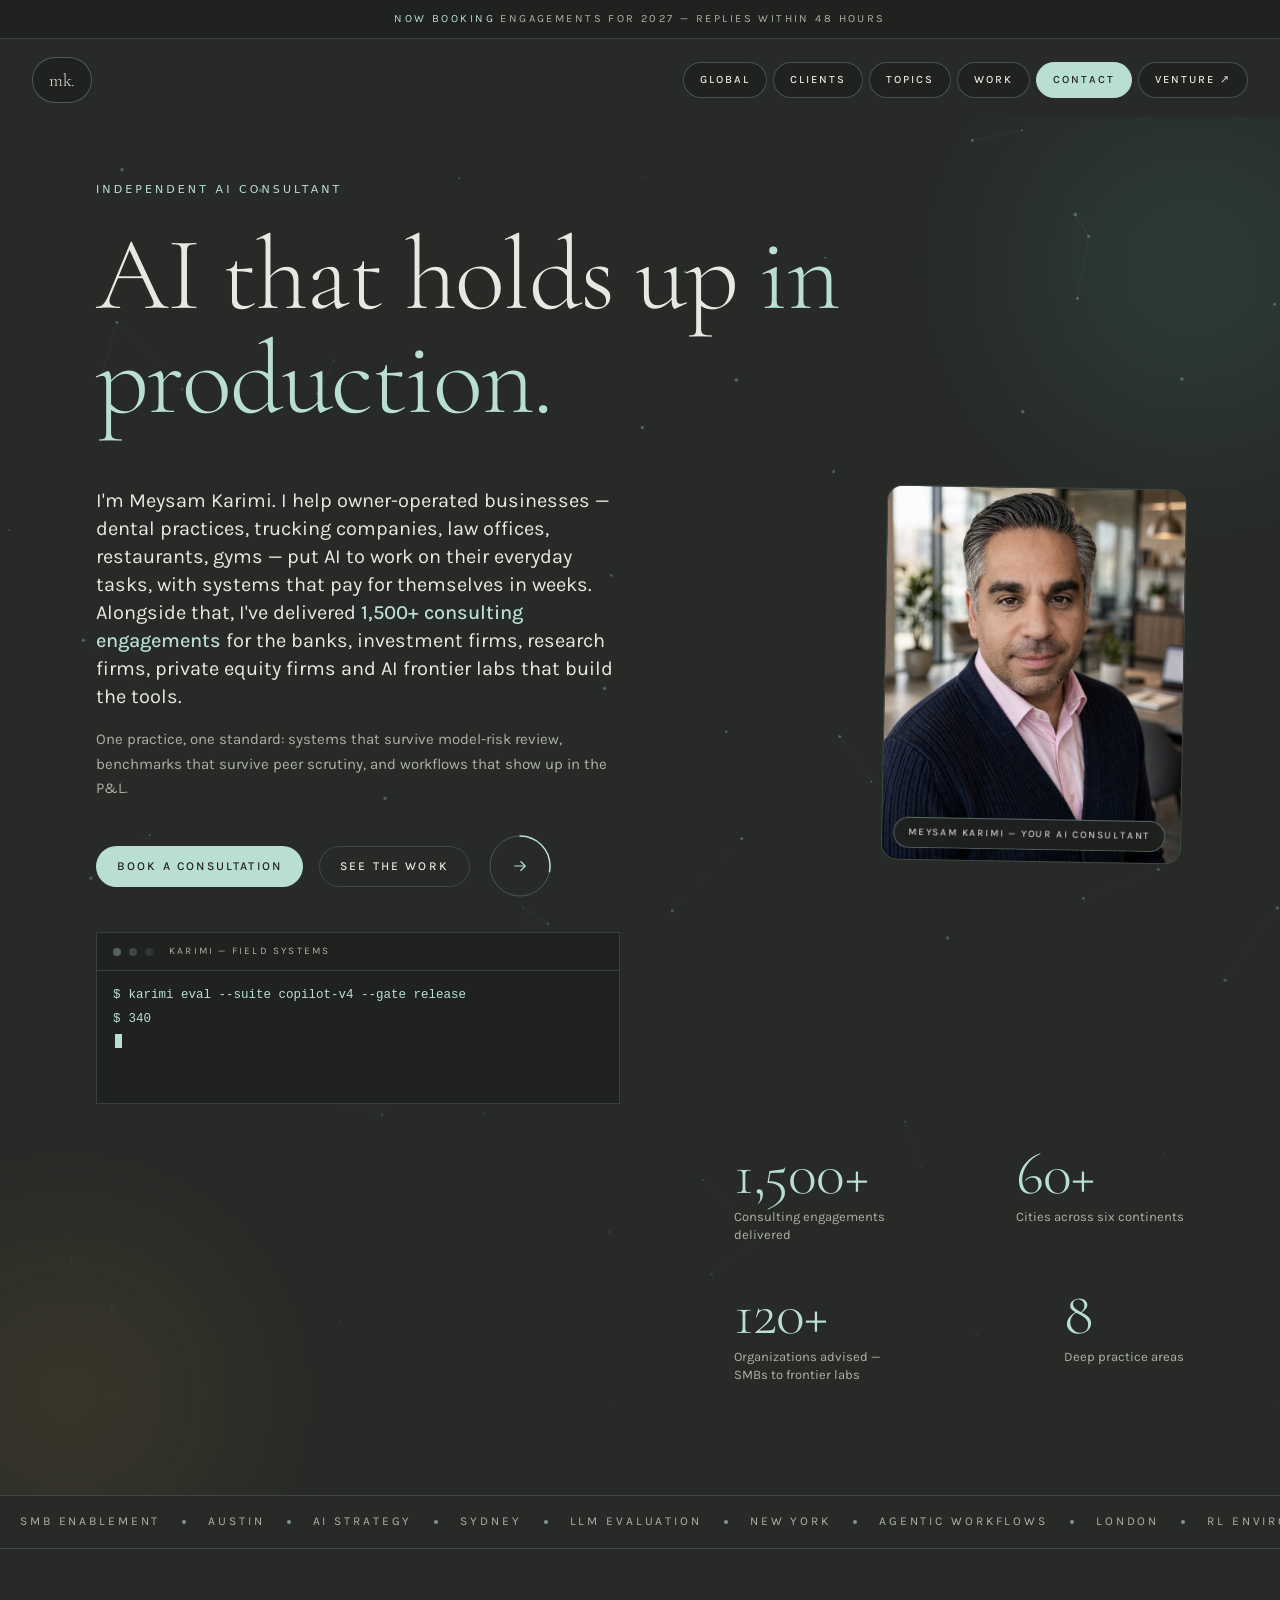
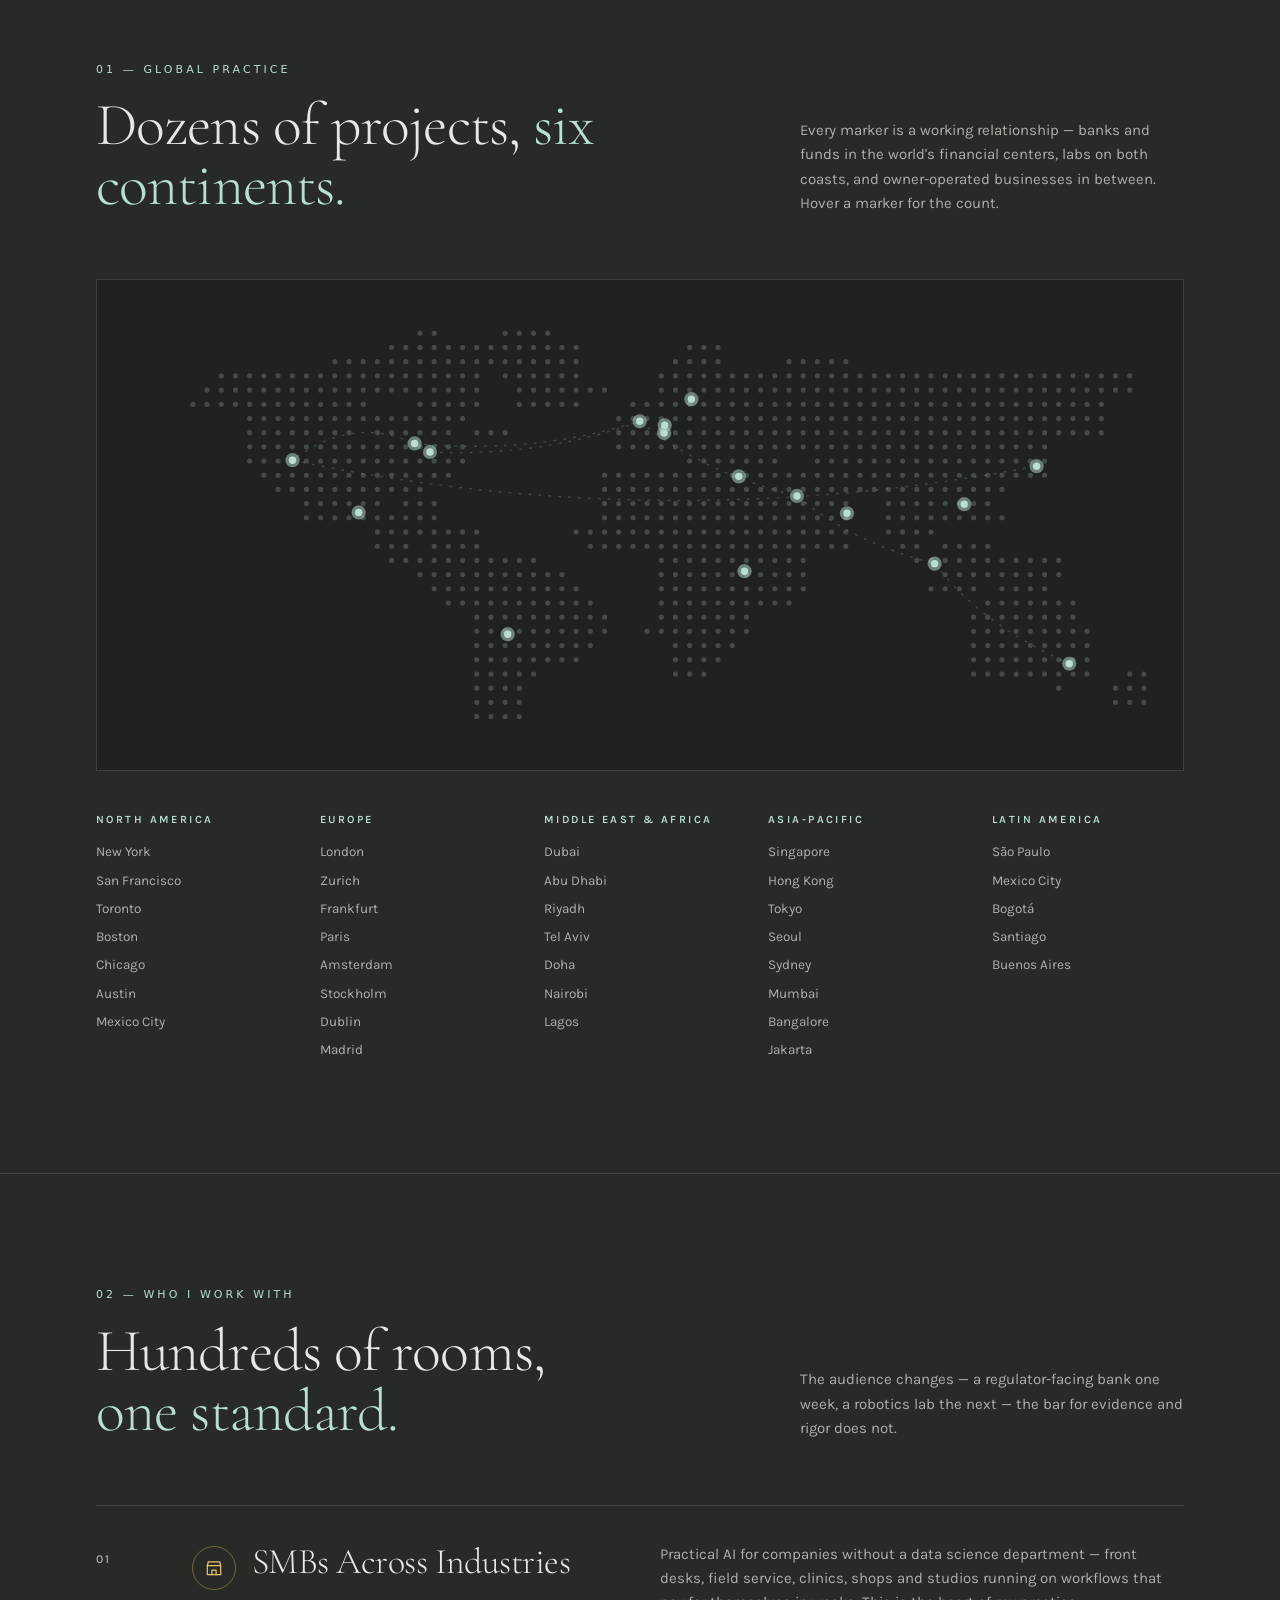
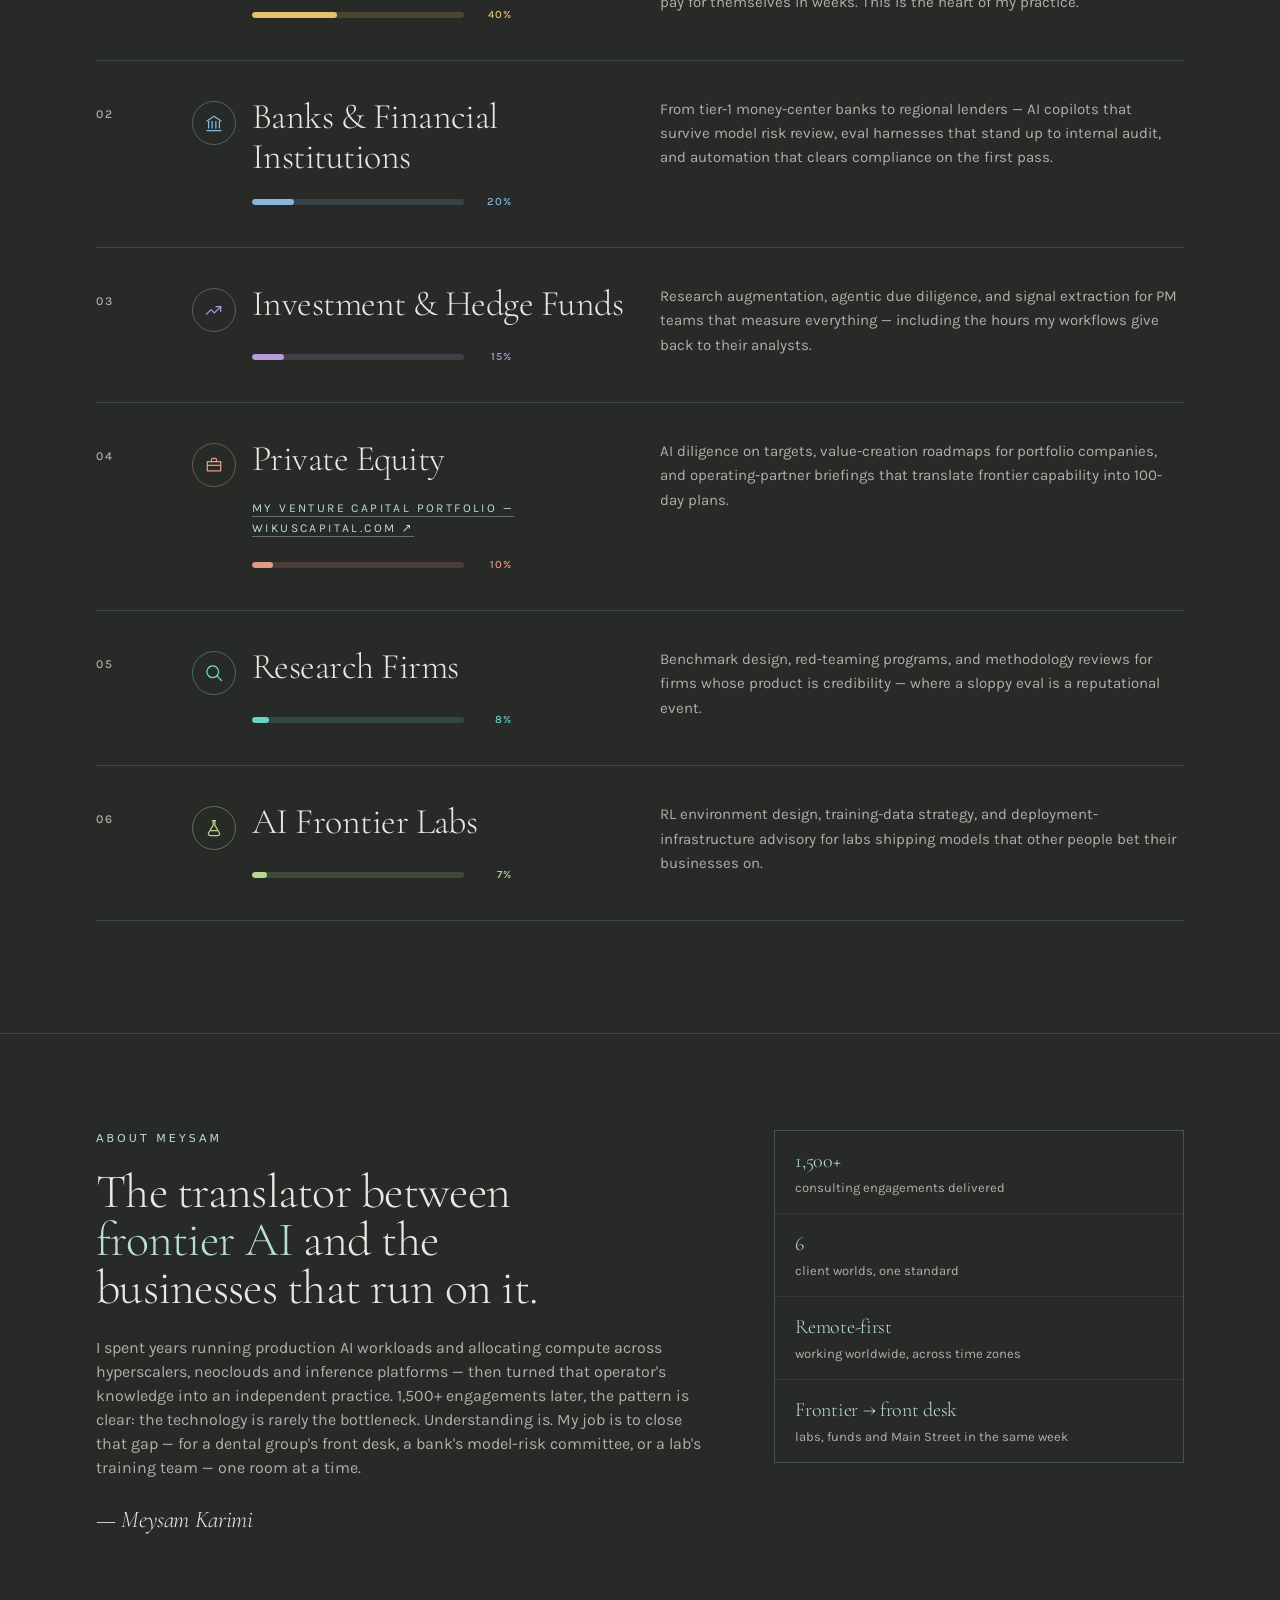
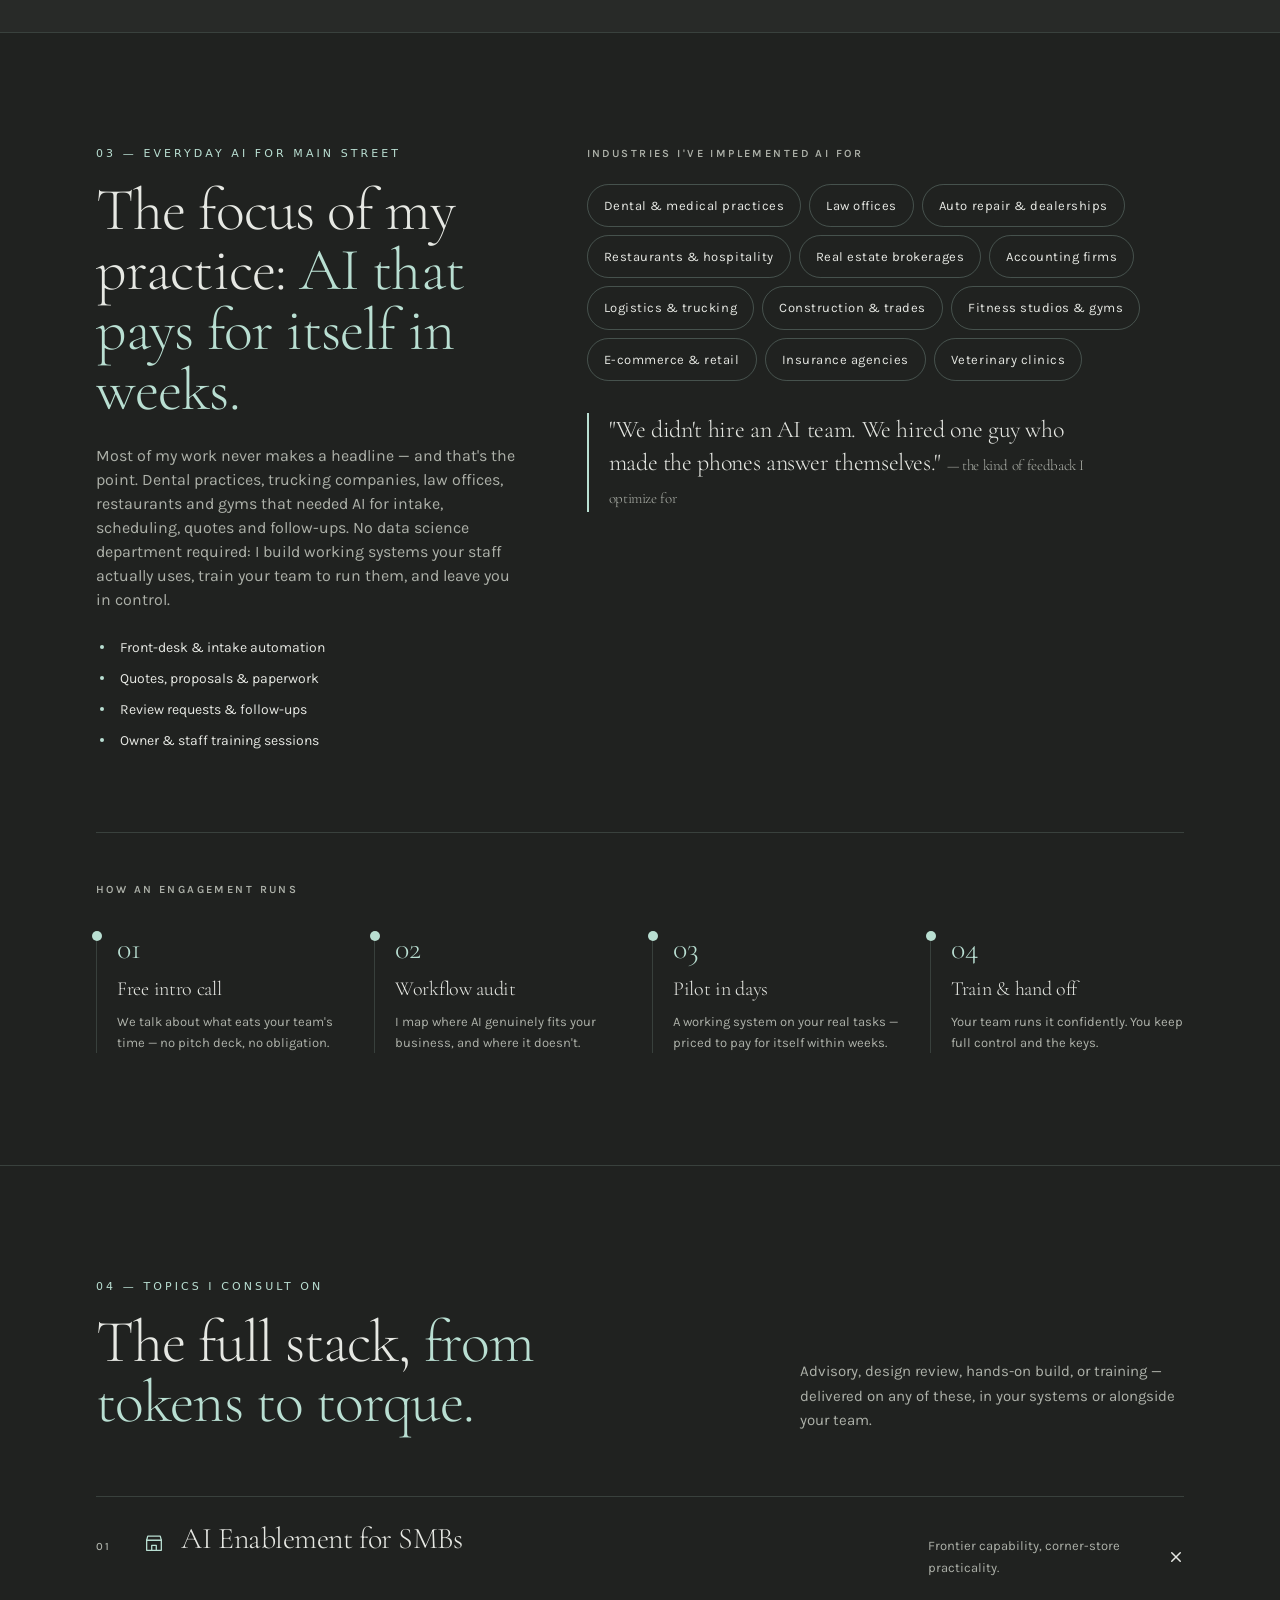
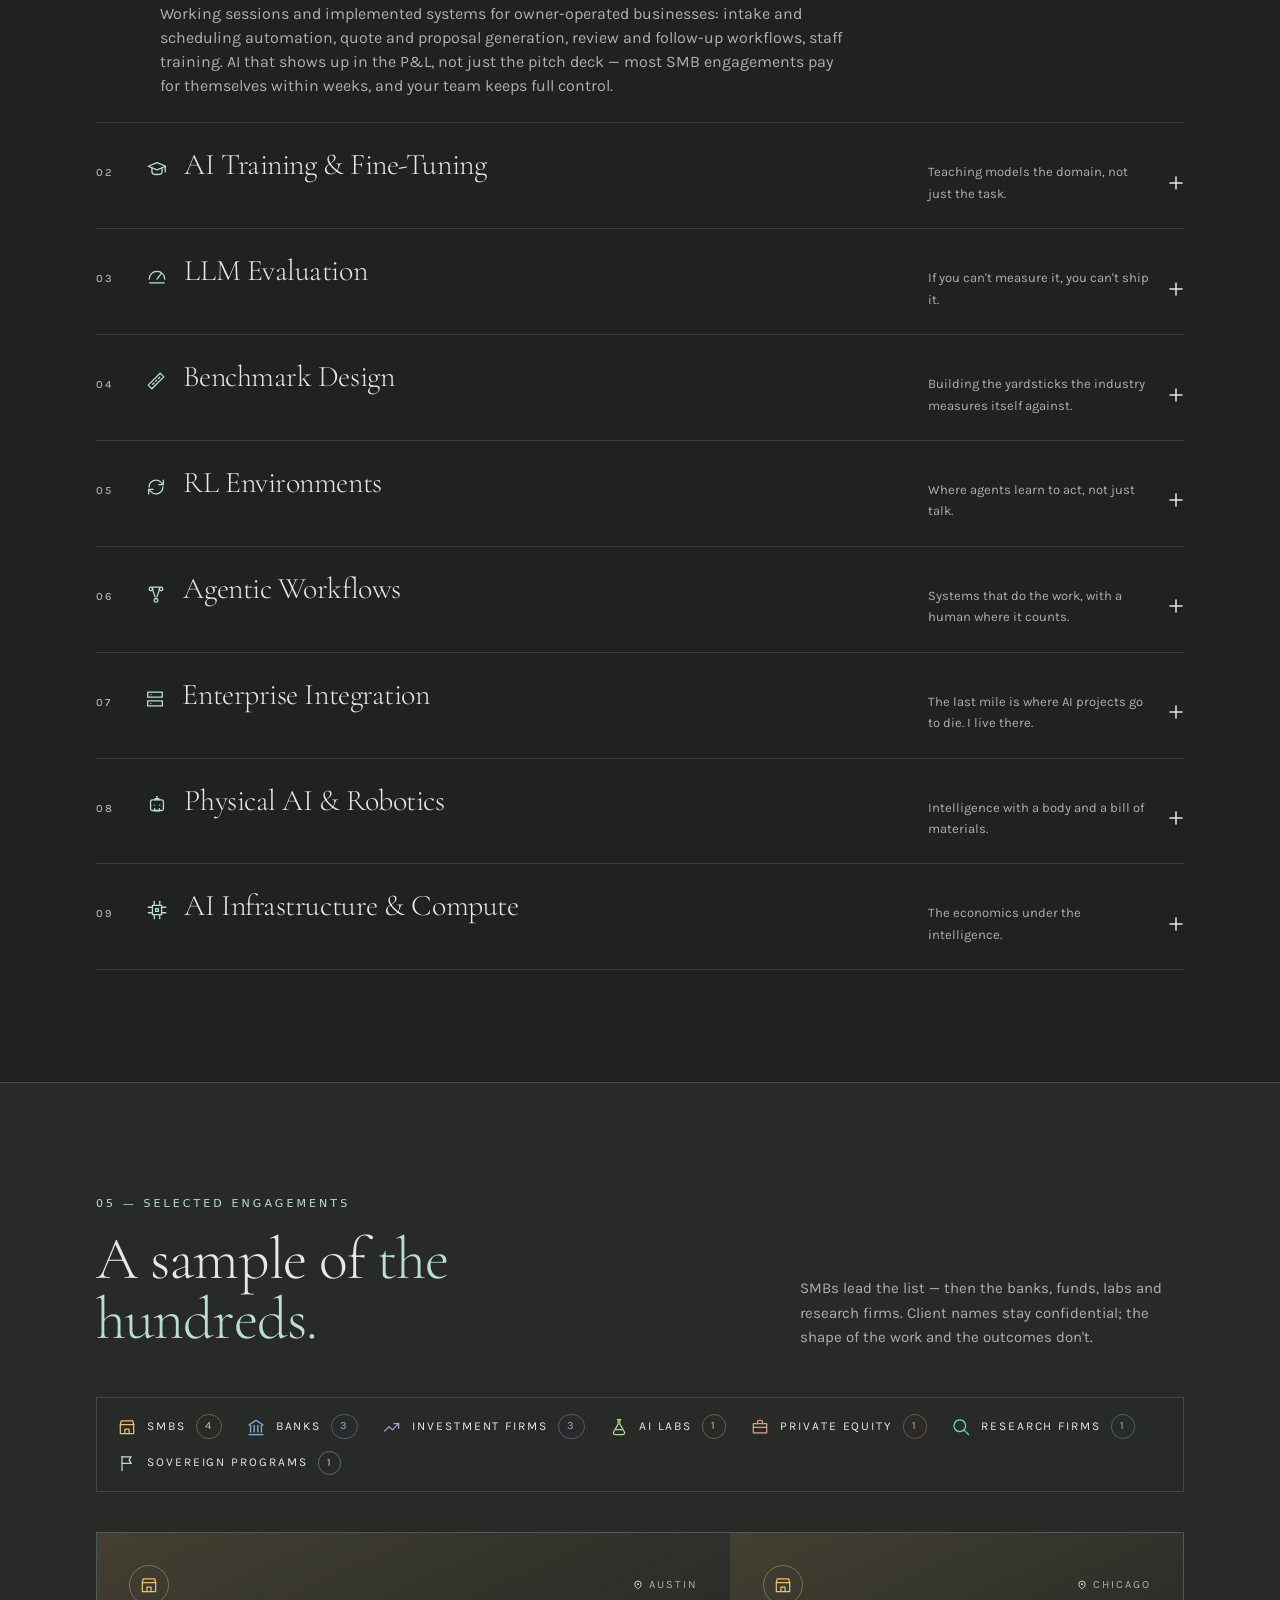
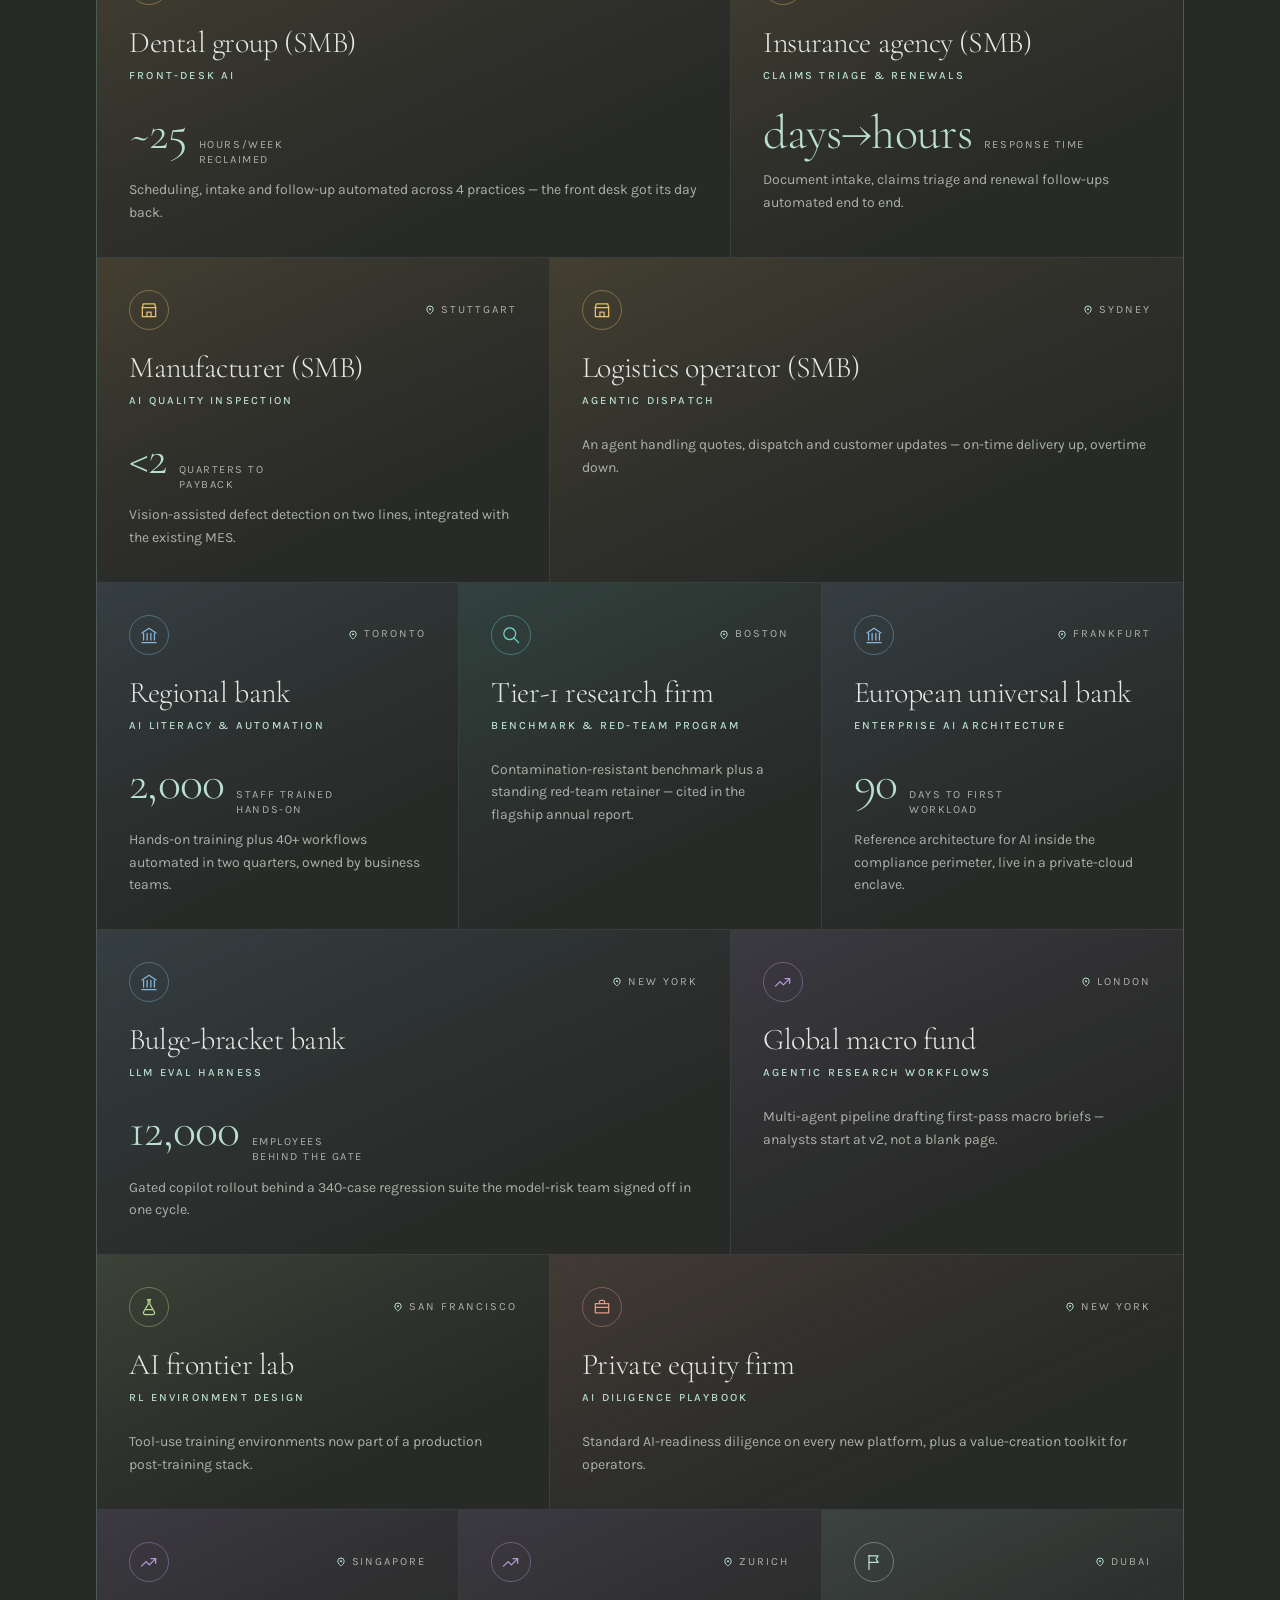
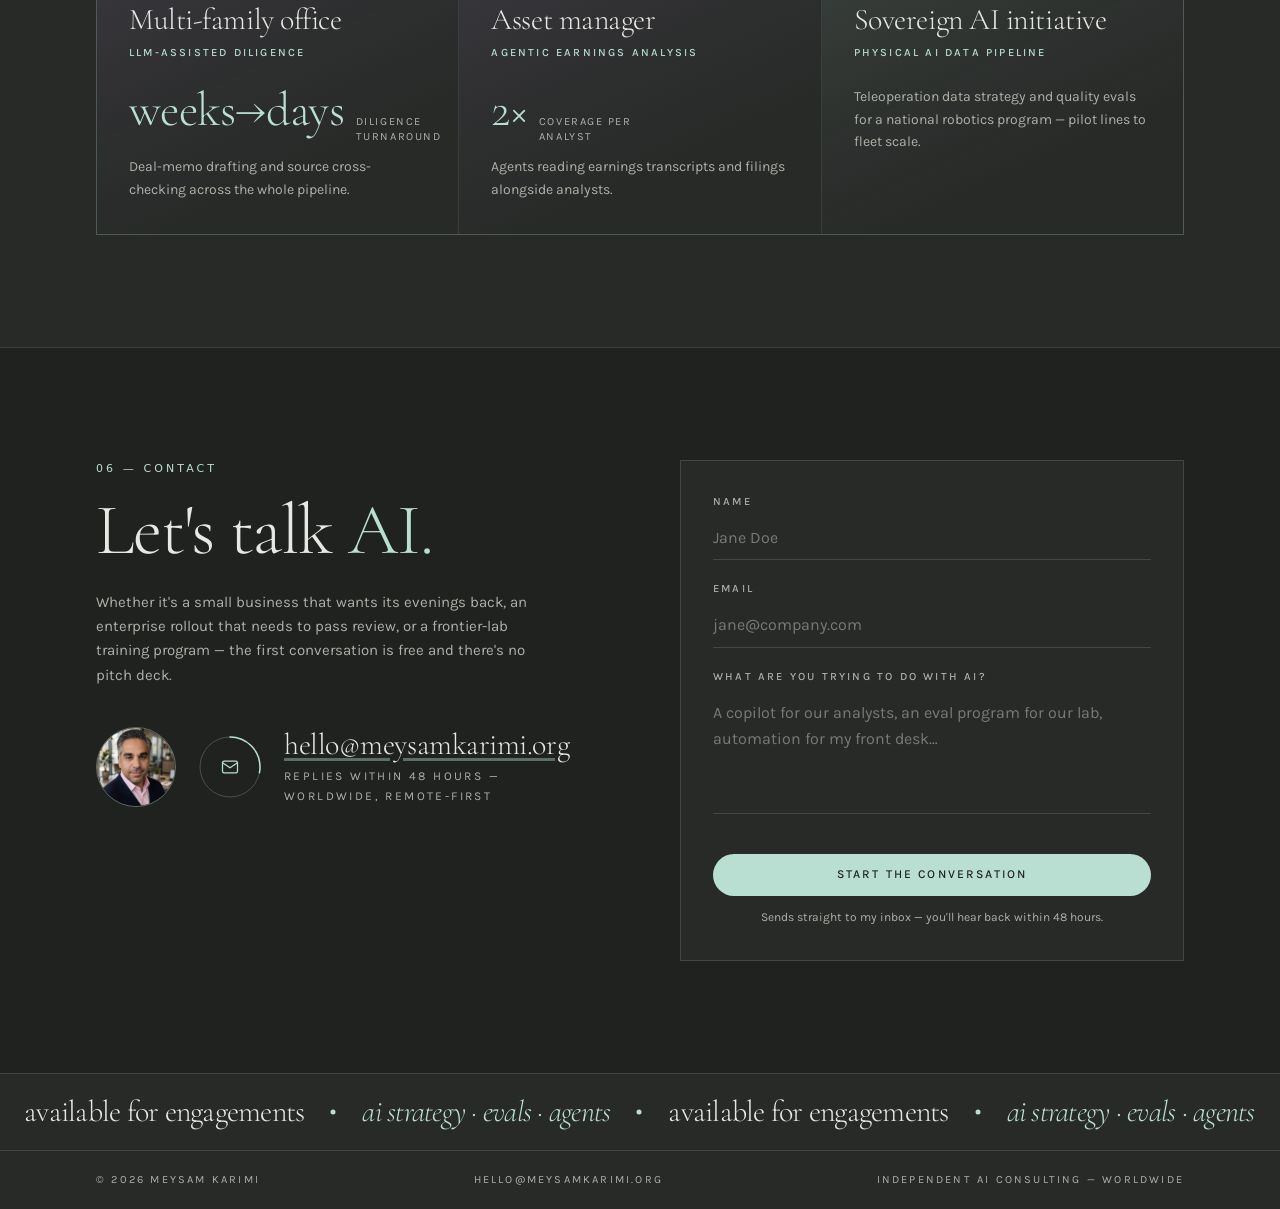
==== commit 44e5f4f6: "Wire contact form to Web3Forms (real delivery)" ====
--- a/index.html
+++ b/index.html
@@ -15,8 +15,8 @@
       rel="stylesheet"
     />
     <title>Meysam Karimi — Independent AI Consultant</title>
-    <script type="module" crossorigin src="./assets/index-csZ-ZFCS.js"></script>
-    <link rel="stylesheet" crossorigin href="./assets/index-DoQbOY_i.css">
+    <script type="module" crossorigin src="./assets/index-KXAdhcgK.js"></script>
+    <link rel="stylesheet" crossorigin href="./assets/index-C86DDJGU.css">
   </head>
   <body>
     <div id="root"></div>
--- a/assets/index-C86DDJGU.css
+++ b/assets/index-C86DDJGU.css
@@ -0,0 +1 @@
+*,:before,:after{--tw-border-spacing-x: 0;--tw-border-spacing-y: 0;--tw-translate-x: 0;--tw-translate-y: 0;--tw-rotate: 0;--tw-skew-x: 0;--tw-skew-y: 0;--tw-scale-x: 1;--tw-scale-y: 1;--tw-pan-x: ;--tw-pan-y: ;--tw-pinch-zoom: ;--tw-scroll-snap-strictness: proximity;--tw-gradient-from-position: ;--tw-gradient-via-position: ;--tw-gradient-to-position: ;--tw-ordinal: ;--tw-slashed-zero: ;--tw-numeric-figure: ;--tw-numeric-spacing: ;--tw-numeric-fraction: ;--tw-ring-inset: ;--tw-ring-offset-width: 0px;--tw-ring-offset-color: #fff;--tw-ring-color: rgb(59 130 246 / .5);--tw-ring-offset-shadow: 0 0 #0000;--tw-ring-shadow: 0 0 #0000;--tw-shadow: 0 0 #0000;--tw-shadow-colored: 0 0 #0000;--tw-blur: ;--tw-brightness: ;--tw-contrast: ;--tw-grayscale: ;--tw-hue-rotate: ;--tw-invert: ;--tw-saturate: ;--tw-sepia: ;--tw-drop-shadow: ;--tw-backdrop-blur: ;--tw-backdrop-brightness: ;--tw-backdrop-contrast: ;--tw-backdrop-grayscale: ;--tw-backdrop-hue-rotate: ;--tw-backdrop-invert: ;--tw-backdrop-opacity: ;--tw-backdrop-saturate: ;--tw-backdrop-sepia: ;--tw-contain-size: ;--tw-contain-layout: ;--tw-contain-paint: ;--tw-contain-style: }::backdrop{--tw-border-spacing-x: 0;--tw-border-spacing-y: 0;--tw-translate-x: 0;--tw-translate-y: 0;--tw-rotate: 0;--tw-skew-x: 0;--tw-skew-y: 0;--tw-scale-x: 1;--tw-scale-y: 1;--tw-pan-x: ;--tw-pan-y: ;--tw-pinch-zoom: ;--tw-scroll-snap-strictness: proximity;--tw-gradient-from-position: ;--tw-gradient-via-position: ;--tw-gradient-to-position: ;--tw-ordinal: ;--tw-slashed-zero: ;--tw-numeric-figure: ;--tw-numeric-spacing: ;--tw-numeric-fraction: ;--tw-ring-inset: ;--tw-ring-offset-width: 0px;--tw-ring-offset-color: #fff;--tw-ring-color: rgb(59 130 246 / .5);--tw-ring-offset-shadow: 0 0 #0000;--tw-ring-shadow: 0 0 #0000;--tw-shadow: 0 0 #0000;--tw-shadow-colored: 0 0 #0000;--tw-blur: ;--tw-brightness: ;--tw-contrast: ;--tw-grayscale: ;--tw-hue-rotate: ;--tw-invert: ;--tw-saturate: ;--tw-sepia: ;--tw-drop-shadow: ;--tw-backdrop-blur: ;--tw-backdrop-brightness: ;--tw-backdrop-contrast: ;--tw-backdrop-grayscale: ;--tw-backdrop-hue-rotate: ;--tw-backdrop-invert: ;--tw-backdrop-opacity: ;--tw-backdrop-saturate: ;--tw-backdrop-sepia: ;--tw-contain-size: ;--tw-contain-layout: ;--tw-contain-paint: ;--tw-contain-style: }*,:before,:after{box-sizing:border-box;border-width:0;border-style:solid;border-color:#e5e7eb}:before,:after{--tw-content: ""}html,:host{line-height:1.5;-webkit-text-size-adjust:100%;-moz-tab-size:4;-o-tab-size:4;tab-size:4;font-family:ui-sans-serif,system-ui,sans-serif,"Apple Color Emoji","Segoe UI Emoji",Segoe UI Symbol,"Noto Color Emoji";font-feature-settings:normal;font-variation-settings:normal;-webkit-tap-highlight-color:transparent}body{margin:0;line-height:inherit}hr{height:0;color:inherit;border-top-width:1px}abbr:where([title]){-webkit-text-decoration:underline dotted;text-decoration:underline dotted}h1,h2,h3,h4,h5,h6{font-size:inherit;font-weight:inherit}a{color:inherit;text-decoration:inherit}b,strong{font-weight:bolder}code,kbd,samp,pre{font-family:ui-monospace,SFMono-Regular,Menlo,Monaco,Consolas,Liberation Mono,Courier New,monospace;font-feature-settings:normal;font-variation-settings:normal;font-size:1em}small{font-size:80%}sub,sup{font-size:75%;line-height:0;position:relative;vertical-align:baseline}sub{bottom:-.25em}sup{top:-.5em}table{text-indent:0;border-color:inherit;border-collapse:collapse}button,input,optgroup,select,textarea{font-family:inherit;font-feature-settings:inherit;font-variation-settings:inherit;font-size:100%;font-weight:inherit;line-height:inherit;letter-spacing:inherit;color:inherit;margin:0;padding:0}button,select{text-transform:none}button,input:where([type=button]),input:where([type=reset]),input:where([type=submit]){-webkit-appearance:button;background-color:transparent;background-image:none}:-moz-focusring{outline:auto}:-moz-ui-invalid{box-shadow:none}progress{vertical-align:baseline}::-webkit-inner-spin-button,::-webkit-outer-spin-button{height:auto}[type=search]{-webkit-appearance:textfield;outline-offset:-2px}::-webkit-search-decoration{-webkit-appearance:none}::-webkit-file-upload-button{-webkit-appearance:button;font:inherit}summary{display:list-item}blockquote,dl,dd,h1,h2,h3,h4,h5,h6,hr,figure,p,pre{margin:0}fieldset{margin:0;padding:0}legend{padding:0}ol,ul,menu{list-style:none;margin:0;padding:0}dialog{padding:0}textarea{resize:vertical}input::-moz-placeholder,textarea::-moz-placeholder{opacity:1;color:#9ca3af}input::placeholder,textarea::placeholder{opacity:1;color:#9ca3af}button,[role=button]{cursor:pointer}:disabled{cursor:default}img,svg,video,canvas,audio,iframe,embed,object{display:block;vertical-align:middle}img,video{max-width:100%;height:auto}[hidden]:where(:not([hidden=until-found])){display:none}:root{--olive-900: 135 4% 13%;--olive-800: 120 3% 16%;--olive-700: 110 3% 20%;--olive-600: 100 3% 26%;--mint-300: 160 38% 80%;--mint-400: 160 45% 70%;--amber-300: 42 72% 66%;--steel-300: 206 58% 70%;--violet-300: 268 52% 74%;--copper-300: 16 62% 70%;--teal-300: 172 55% 62%;--lime-300: 88 48% 70%;--paper-100: 90 8% 90%;--paper-300: 90 5% 68%;--background: var(--olive-800);--foreground: var(--paper-100);--card: var(--olive-700);--card-foreground: var(--paper-100);--popover: var(--olive-700);--popover-foreground: var(--paper-100);--primary: var(--mint-300);--primary-foreground: var(--olive-900);--secondary: var(--olive-700);--secondary-foreground: var(--paper-100);--muted: var(--olive-700);--muted-foreground: 90 4% 62%;--accent: var(--mint-300);--accent-foreground: var(--olive-900);--destructive: 4 60% 55%;--destructive-foreground: 0 0% 98%;--border: 120 4% 26%;--input: 120 4% 26%;--ring: var(--mint-300);--radius: .375rem}*{border-color:hsl(var(--border) / .55)}html{scroll-behavior:smooth}body{background-color:hsl(var(--background));color:hsl(var(--foreground));-moz-osx-font-smoothing:grayscale;font-family:Karla,ui-sans-serif,system-ui,-apple-system,sans-serif;font-size:17px;line-height:1.65;-webkit-font-smoothing:antialiased;animation:page-in 1s cubic-bezier(.25,.46,.45,.94) both}::-moz-selection{background:hsl(var(--mint-300));color:hsl(var(--olive-900))}::selection{background:hsl(var(--mint-300));color:hsl(var(--olive-900))}:focus-visible{outline:2px solid hsl(var(--mint-300));outline-offset:3px;border-radius:2px}::-webkit-scrollbar{width:10px}::-webkit-scrollbar-track{background:hsl(var(--olive-900))}::-webkit-scrollbar-thumb{background:hsl(var(--olive-600));border-radius:5px}.font-display{font-family:Cormorant Garamond,Cormorant,Georgia,Times New Roman,serif;font-weight:300;letter-spacing:-.015em}.section-label{font-family:ui-sans-serif,system-ui,sans-serif,"Apple Color Emoji","Segoe UI Emoji",Segoe UI Symbol,"Noto Color Emoji";font-size:11px;font-weight:500;text-transform:uppercase;letter-spacing:.28em;color:hsl(var(--mint-300))}.hairline{border-color:hsl(var(--mint-300) / .16)}.pill-btn{display:inline-flex;cursor:pointer;-webkit-user-select:none;-moz-user-select:none;user-select:none;align-items:center;gap:.5rem;border-radius:9999px;border-width:1px;padding:.625rem 1.25rem;font-size:12px;font-weight:500;text-transform:uppercase;letter-spacing:.18em;transition-property:all;transition-timing-function:cubic-bezier(.4,0,.2,1);transition-duration:.2s;animation-duration:.2s}.marquee-track{display:flex;width:-moz-max-content;width:max-content;animation:marquee 42s linear infinite}.marquee:hover .marquee-track,.marquee:focus-within .marquee-track{animation-play-state:paused}@keyframes marquee{to{transform:translate(-50%)}}.seg-row .seg-marquee{opacity:0;transition:opacity .2s ease-out}.seg-row:hover .seg-marquee,.seg-row:focus-within .seg-marquee{opacity:1}.seg-row .seg-marquee-track{display:flex;width:-moz-max-content;width:max-content;transform:translate(0)}.seg-row:hover .seg-marquee-track,.seg-row:focus-within .seg-marquee-track{animation:marquee 14s linear infinite}.marker-dot{transform-box:fill-box;transform-origin:center;animation:pulse 2.6s ease-out infinite}@keyframes pulse{0%{transform:scale(.6);opacity:.9}70%{transform:scale(2.6);opacity:0}to{transform:scale(2.6);opacity:0}}.marker-label{opacity:0;transition:opacity .2s ease-out;pointer-events:none}.marker-g:hover .marker-label,.marker-g:focus-visible .marker-label{opacity:1}.acc-panel{display:grid;grid-template-rows:0fr;transition:grid-template-rows .3s cubic-bezier(.15,0,.45,1)}.acc-panel[data-open=true]{grid-template-rows:1fr}.acc-inner{overflow:hidden}.arc-circle{transition:stroke-dashoffset .3s ease-out}.arc-btn:hover .arc-circle,.arc-btn:focus-visible .arc-circle{stroke-dashoffset:0}.arc-flow{animation:dash-flow 1.4s linear infinite}@keyframes dash-flow{to{stroke-dashoffset:-14}}.reveal-init{opacity:0;transform:translateY(16px) scale(.985);transition:opacity .6s ease-out,transform .6s cubic-bezier(.15,0,.45,1)}.reveal-init.reveal-in{opacity:1;transform:none}.cursor-block{display:inline-block;width:7px;height:14px;margin-left:2px;vertical-align:-2px;background:hsl(var(--mint-300));animation:blink 1.05s steps(2,start) infinite}@keyframes blink{50%{opacity:0}}.sr-only{position:absolute;width:1px;height:1px;padding:0;margin:-1px;overflow:hidden;clip:rect(0,0,0,0);white-space:nowrap;border-width:0}.pointer-events-none{pointer-events:none}.pointer-events-auto{pointer-events:auto}.visible{visibility:visible}.invisible{visibility:hidden}.static{position:static}.fixed{position:fixed}.absolute{position:absolute}.relative{position:relative}.sticky{position:sticky}.inset-0{inset:0}.inset-x-0{left:0;right:0}.inset-y-0{top:0;bottom:0}.-bottom-12{bottom:-3rem}.-bottom-40{bottom:-10rem}.-left-12{left:-3rem}.-left-48{left:-12rem}.-left-\[5px\]{left:-5px}.-right-12{right:-3rem}.-right-48{right:-12rem}.-top-12{top:-3rem}.-top-32{top:-8rem}.bottom-0{bottom:0}.bottom-3{bottom:.75rem}.left-0{left:0}.left-1\/2{left:50%}.left-2{left:.5rem}.left-3{left:.75rem}.left-\[50\%\]{left:50%}.right-0{right:0}.right-1{right:.25rem}.right-2{right:.5rem}.right-3{right:.75rem}.right-4{right:1rem}.top-0{top:0}.top-1\.5{top:.375rem}.top-1\/2{top:50%}.top-3\.5{top:.875rem}.top-4{top:1rem}.top-\[1px\]{top:1px}.top-\[41px\]{top:41px}.top-\[50\%\]{top:50%}.top-\[60\%\]{top:60%}.top-full{top:100%}.isolate{isolation:isolate}.z-10{z-index:10}.z-20{z-index:20}.z-40{z-index:40}.z-50{z-index:50}.z-\[1\]{z-index:1}.order-1{order:1}.order-2{order:2}.order-3{order:3}.order-first{order:-9999}.order-last{order:9999}.col-start-2{grid-column-start:2}.row-span-2{grid-row:span 2 / span 2}.row-start-1{grid-row-start:1}.\!m-0{margin:0!important}.-mx-1{margin-left:-.25rem;margin-right:-.25rem}.-my-2{margin-top:-.5rem;margin-bottom:-.5rem}.mx-2{margin-left:.5rem;margin-right:.5rem}.mx-3\.5{margin-left:.875rem;margin-right:.875rem}.mx-auto{margin-left:auto;margin-right:auto}.my-0{margin-top:0;margin-bottom:0}.my-0\.5{margin-top:.125rem;margin-bottom:.125rem}.my-1{margin-top:.25rem;margin-bottom:.25rem}.-ml-4{margin-left:-1rem}.-mt-4{margin-top:-1rem}.mb-1\.5{margin-bottom:.375rem}.mb-10{margin-bottom:2.5rem}.mb-12{margin-bottom:3rem}.mb-2{margin-bottom:.5rem}.mb-3{margin-bottom:.75rem}.mb-4{margin-bottom:1rem}.mb-5{margin-bottom:1.25rem}.mb-6{margin-bottom:1.5rem}.mb-8{margin-bottom:2rem}.ml-1{margin-left:.25rem}.ml-2{margin-left:.5rem}.ml-4{margin-left:1rem}.ml-auto{margin-left:auto}.mr-2{margin-right:.5rem}.mt-1{margin-top:.25rem}.mt-1\.5{margin-top:.375rem}.mt-10{margin-top:2.5rem}.mt-16{margin-top:4rem}.mt-2{margin-top:.5rem}.mt-3{margin-top:.75rem}.mt-4{margin-top:1rem}.mt-6{margin-top:1.5rem}.mt-8{margin-top:2rem}.mt-auto{margin-top:auto}.line-clamp-1{overflow:hidden;display:-webkit-box;-webkit-box-orient:vertical;-webkit-line-clamp:1}.line-clamp-2{overflow:hidden;display:-webkit-box;-webkit-box-orient:vertical;-webkit-line-clamp:2}.block{display:block}.inline-block{display:inline-block}.flex{display:flex}.inline-flex{display:inline-flex}.table{display:table}.table-caption{display:table-caption}.table-cell{display:table-cell}.table-row{display:table-row}.grid{display:grid}.hidden{display:none}.aspect-\[4\/5\]{aspect-ratio:4/5}.aspect-square{aspect-ratio:1 / 1}.aspect-video{aspect-ratio:16 / 9}.size-10{width:2.5rem;height:2.5rem}.size-2{width:.5rem;height:.5rem}.size-2\.5{width:.625rem;height:.625rem}.size-3{width:.75rem;height:.75rem}.size-3\.5{width:.875rem;height:.875rem}.size-4{width:1rem;height:1rem}.size-6{width:1.5rem;height:1.5rem}.size-7{width:1.75rem;height:1.75rem}.size-8{width:2rem;height:2rem}.size-9{width:2.25rem;height:2.25rem}.size-auto{width:auto;height:auto}.size-full{width:100%;height:100%}.h-1\.5{height:.375rem}.h-10{height:2.5rem}.h-11{height:2.75rem}.h-12{height:3rem}.h-16{height:4rem}.h-2{height:.5rem}.h-2\.5{height:.625rem}.h-4{height:1rem}.h-5{height:1.25rem}.h-6{height:1.5rem}.h-7{height:1.75rem}.h-8{height:2rem}.h-9{height:2.25rem}.h-\[1\.15rem\]{height:1.15rem}.h-\[132px\]{height:132px}.h-\[2px\]{height:2px}.h-\[520px\]{height:520px}.h-\[560px\]{height:560px}.h-\[calc\(100\%-1px\)\]{height:calc(100% - 1px)}.h-\[var\(--radix-navigation-menu-viewport-height\)\]{height:var(--radix-navigation-menu-viewport-height)}.h-\[var\(--radix-select-trigger-height\)\]{height:var(--radix-select-trigger-height)}.h-auto{height:auto}.h-full{height:100%}.h-px{height:1px}.h-svh{height:100svh}.max-h-\[300px\]{max-height:300px}.min-h-0{min-height:0px}.min-h-16{min-height:4rem}.min-h-4{min-height:1rem}.min-h-\[320px\]{min-height:320px}.min-h-screen{min-height:100vh}.min-h-svh{min-height:100svh}.w-0{width:0px}.w-1{width:.25rem}.w-10{width:2.5rem}.w-11{width:2.75rem}.w-16{width:4rem}.w-2{width:.5rem}.w-2\.5{width:.625rem}.w-3{width:.75rem}.w-3\/4{width:75%}.w-4{width:1rem}.w-5{width:1.25rem}.w-64{width:16rem}.w-72{width:18rem}.w-8{width:2rem}.w-9{width:2.25rem}.w-\[100px\]{width:100px}.w-\[520px\]{width:520px}.w-\[560px\]{width:560px}.w-auto{width:auto}.w-fit{width:-moz-fit-content;width:fit-content}.w-full{width:100%}.w-max{width:-moz-max-content;width:max-content}.w-px{width:1px}.min-w-0{min-width:0px}.min-w-10{min-width:2.5rem}.min-w-5{min-width:1.25rem}.min-w-8{min-width:2rem}.min-w-9{min-width:2.25rem}.min-w-\[12rem\]{min-width:12rem}.min-w-\[8rem\]{min-width:8rem}.min-w-\[var\(--radix-select-trigger-width\)\]{min-width:var(--radix-select-trigger-width)}.max-w-2xl{max-width:42rem}.max-w-3xl{max-width:48rem}.max-w-6xl{max-width:72rem}.max-w-\[16ch\]{max-width:16ch}.max-w-\[18ch\]{max-width:18ch}.max-w-\[20ch\]{max-width:20ch}.max-w-\[22ch\]{max-width:22ch}.max-w-\[260px\]{max-width:260px}.max-w-\[28ch\]{max-width:28ch}.max-w-\[calc\(100\%-2rem\)\]{max-width:calc(100% - 2rem)}.max-w-lg{max-width:32rem}.max-w-max{max-width:-moz-max-content;max-width:max-content}.max-w-md{max-width:28rem}.max-w-sm{max-width:24rem}.max-w-xl{max-width:36rem}.max-w-xs{max-width:20rem}.flex-1{flex:1 1 0%}.shrink-0{flex-shrink:0}.grow{flex-grow:1}.grow-0{flex-grow:0}.basis-48{flex-basis:12rem}.basis-full{flex-basis:100%}.caption-bottom{caption-side:bottom}.border-collapse{border-collapse:collapse}.origin-left{transform-origin:left}.-translate-x-1\/2{--tw-translate-x: -50%;transform:translate(var(--tw-translate-x),var(--tw-translate-y)) rotate(var(--tw-rotate)) skew(var(--tw-skew-x)) skewY(var(--tw-skew-y)) scaleX(var(--tw-scale-x)) scaleY(var(--tw-scale-y))}.-translate-x-px{--tw-translate-x: -1px;transform:translate(var(--tw-translate-x),var(--tw-translate-y)) rotate(var(--tw-rotate)) skew(var(--tw-skew-x)) skewY(var(--tw-skew-y)) scaleX(var(--tw-scale-x)) scaleY(var(--tw-scale-y))}.-translate-y-1\/2{--tw-translate-y: -50%;transform:translate(var(--tw-translate-x),var(--tw-translate-y)) rotate(var(--tw-rotate)) skew(var(--tw-skew-x)) skewY(var(--tw-skew-y)) scaleX(var(--tw-scale-x)) scaleY(var(--tw-scale-y))}.translate-x-\[-50\%\]{--tw-translate-x: -50%;transform:translate(var(--tw-translate-x),var(--tw-translate-y)) rotate(var(--tw-rotate)) skew(var(--tw-skew-x)) skewY(var(--tw-skew-y)) scaleX(var(--tw-scale-x)) scaleY(var(--tw-scale-y))}.translate-x-px{--tw-translate-x: 1px;transform:translate(var(--tw-translate-x),var(--tw-translate-y)) rotate(var(--tw-rotate)) skew(var(--tw-skew-x)) skewY(var(--tw-skew-y)) scaleX(var(--tw-scale-x)) scaleY(var(--tw-scale-y))}.translate-y-0\.5{--tw-translate-y: .125rem;transform:translate(var(--tw-translate-x),var(--tw-translate-y)) rotate(var(--tw-rotate)) skew(var(--tw-skew-x)) skewY(var(--tw-skew-y)) scaleX(var(--tw-scale-x)) scaleY(var(--tw-scale-y))}.translate-y-1{--tw-translate-y: .25rem;transform:translate(var(--tw-translate-x),var(--tw-translate-y)) rotate(var(--tw-rotate)) skew(var(--tw-skew-x)) skewY(var(--tw-skew-y)) scaleX(var(--tw-scale-x)) scaleY(var(--tw-scale-y))}.translate-y-\[-50\%\]{--tw-translate-y: -50%;transform:translate(var(--tw-translate-x),var(--tw-translate-y)) rotate(var(--tw-rotate)) skew(var(--tw-skew-x)) skewY(var(--tw-skew-y)) scaleX(var(--tw-scale-x)) scaleY(var(--tw-scale-y))}.translate-y-\[calc\(-50\%_-_2px\)\]{--tw-translate-y: calc(-50% - 2px) ;transform:translate(var(--tw-translate-x),var(--tw-translate-y)) rotate(var(--tw-rotate)) skew(var(--tw-skew-x)) skewY(var(--tw-skew-y)) scaleX(var(--tw-scale-x)) scaleY(var(--tw-scale-y))}.-rotate-90{--tw-rotate: -90deg;transform:translate(var(--tw-translate-x),var(--tw-translate-y)) rotate(var(--tw-rotate)) skew(var(--tw-skew-x)) skewY(var(--tw-skew-y)) scaleX(var(--tw-scale-x)) scaleY(var(--tw-scale-y))}.rotate-1{--tw-rotate: 1deg;transform:translate(var(--tw-translate-x),var(--tw-translate-y)) rotate(var(--tw-rotate)) skew(var(--tw-skew-x)) skewY(var(--tw-skew-y)) scaleX(var(--tw-scale-x)) scaleY(var(--tw-scale-y))}.rotate-45{--tw-rotate: 45deg;transform:translate(var(--tw-translate-x),var(--tw-translate-y)) rotate(var(--tw-rotate)) skew(var(--tw-skew-x)) skewY(var(--tw-skew-y)) scaleX(var(--tw-scale-x)) scaleY(var(--tw-scale-y))}.rotate-90{--tw-rotate: 90deg;transform:translate(var(--tw-translate-x),var(--tw-translate-y)) rotate(var(--tw-rotate)) skew(var(--tw-skew-x)) skewY(var(--tw-skew-y)) scaleX(var(--tw-scale-x)) scaleY(var(--tw-scale-y))}.scale-x-0{--tw-scale-x: 0;transform:translate(var(--tw-translate-x),var(--tw-translate-y)) rotate(var(--tw-rotate)) skew(var(--tw-skew-x)) skewY(var(--tw-skew-y)) scaleX(var(--tw-scale-x)) scaleY(var(--tw-scale-y))}.transform{transform:translate(var(--tw-translate-x),var(--tw-translate-y)) rotate(var(--tw-rotate)) skew(var(--tw-skew-x)) skewY(var(--tw-skew-y)) scaleX(var(--tw-scale-x)) scaleY(var(--tw-scale-y))}@keyframes caret-blink{0%,70%,to{opacity:1}20%,50%{opacity:0}}.animate-caret-blink{animation:caret-blink 1.25s ease-out infinite}@keyframes pulse{50%{opacity:.5}}.animate-pulse{animation:pulse 2s cubic-bezier(.4,0,.6,1) infinite}@keyframes spin{to{transform:rotate(360deg)}}.animate-spin{animation:spin 1s linear infinite}.cursor-default{cursor:default}.cursor-pointer{cursor:pointer}.cursor-text{cursor:text}.touch-none{touch-action:none}.select-none{-webkit-user-select:none;-moz-user-select:none;user-select:none}.resize-none{resize:none}.resize{resize:both}.scroll-my-1{scroll-margin-top:.25rem;scroll-margin-bottom:.25rem}.scroll-mt-24{scroll-margin-top:6rem}.scroll-py-1{scroll-padding-top:.25rem;scroll-padding-bottom:.25rem}.list-disc{list-style-type:disc}.list-none{list-style-type:none}.auto-rows-min{grid-auto-rows:min-content}.grid-cols-2{grid-template-columns:repeat(2,minmax(0,1fr))}.grid-cols-\[0_1fr\]{grid-template-columns:0 1fr}.grid-rows-\[auto_auto\]{grid-template-rows:auto auto}.flex-row{flex-direction:row}.flex-col{flex-direction:column}.flex-col-reverse{flex-direction:column-reverse}.flex-wrap{flex-wrap:wrap}.place-content-center{place-content:center}.content-start{align-content:flex-start}.items-start{align-items:flex-start}.items-end{align-items:flex-end}.items-center{align-items:center}.items-baseline{align-items:baseline}.items-stretch{align-items:stretch}.justify-start{justify-content:flex-start}.justify-center{justify-content:center}.justify-between{justify-content:space-between}.justify-items-start{justify-items:start}.gap-0\.5{gap:.125rem}.gap-1{gap:.25rem}.gap-1\.5{gap:.375rem}.gap-10{gap:2.5rem}.gap-14{gap:3.5rem}.gap-2{gap:.5rem}.gap-2\.5{gap:.625rem}.gap-3{gap:.75rem}.gap-4{gap:1rem}.gap-6{gap:1.5rem}.gap-7{gap:1.75rem}.gap-8{gap:2rem}.gap-\[--spacing\(var\(--gap\)\)\]{gap:var(--spacing(var(--gap)))}.gap-px{gap:1px}.gap-x-4{-moz-column-gap:1rem;column-gap:1rem}.gap-x-5{-moz-column-gap:1.25rem;column-gap:1.25rem}.gap-x-6{-moz-column-gap:1.5rem;column-gap:1.5rem}.gap-x-8{-moz-column-gap:2rem;column-gap:2rem}.gap-y-0\.5{row-gap:.125rem}.gap-y-1\.5{row-gap:.375rem}.gap-y-10{row-gap:2.5rem}.gap-y-3{row-gap:.75rem}.gap-y-4{row-gap:1rem}.gap-y-8{row-gap:2rem}.space-y-2>:not([hidden])~:not([hidden]){--tw-space-y-reverse: 0;margin-top:calc(.5rem * calc(1 - var(--tw-space-y-reverse)));margin-bottom:calc(.5rem * var(--tw-space-y-reverse))}.space-y-5>:not([hidden])~:not([hidden]){--tw-space-y-reverse: 0;margin-top:calc(1.25rem * calc(1 - var(--tw-space-y-reverse)));margin-bottom:calc(1.25rem * var(--tw-space-y-reverse))}.self-start{align-self:flex-start}.self-stretch{align-self:stretch}.justify-self-end{justify-self:end}.overflow-auto{overflow:auto}.overflow-hidden{overflow:hidden}.overflow-x-auto{overflow-x:auto}.overflow-y-auto{overflow-y:auto}.overflow-x-hidden{overflow-x:hidden}.whitespace-nowrap{white-space:nowrap}.text-balance{text-wrap:balance}.break-words{overflow-wrap:break-word}.break-all{word-break:break-all}.rounded-2xl{border-radius:1rem}.rounded-\[2px\]{border-radius:2px}.rounded-\[4px\]{border-radius:4px}.rounded-\[calc\(var\(--radius\)-5px\)\]{border-radius:calc(var(--radius) - 5px)}.rounded-\[inherit\]{border-radius:inherit}.rounded-full{border-radius:9999px}.rounded-lg{border-radius:var(--radius)}.rounded-md{border-radius:calc(var(--radius) - 2px)}.rounded-none{border-radius:0}.rounded-sm{border-radius:calc(var(--radius) - 4px)}.rounded-xl{border-radius:calc(var(--radius) + 4px)}.rounded-xs{border-radius:calc(var(--radius) - 6px)}.rounded-l-md{border-top-left-radius:calc(var(--radius) - 2px);border-bottom-left-radius:calc(var(--radius) - 2px)}.rounded-r-md{border-top-right-radius:calc(var(--radius) - 2px);border-bottom-right-radius:calc(var(--radius) - 2px)}.rounded-tl-sm{border-top-left-radius:calc(var(--radius) - 4px)}.border{border-width:1px}.border-0{border-width:0px}.border-\[1\.5px\]{border-width:1.5px}.border-y{border-top-width:1px;border-bottom-width:1px}.border-b{border-bottom-width:1px}.border-l{border-left-width:1px}.border-l-2{border-left-width:2px}.border-r{border-right-width:1px}.border-t{border-top-width:1px}.border-dashed{border-style:dashed}.border-\[hsl\(var\(--mint-300\)\)\]{border-color:hsl(var(--mint-300))}.border-\[hsl\(var\(--mint-300\)\/0\.25\)\]{border-color:hsl(var(--mint-300)/.25)}.border-\[hsl\(var\(--mint-300\)\/0\.3\)\]{border-color:hsl(var(--mint-300)/.3)}.border-\[hsl\(var\(--mint-300\)\/0\.35\)\]{border-color:hsl(var(--mint-300)/.35)}.border-\[hsl\(var\(--mint-300\)\/0\.4\)\]{border-color:hsl(var(--mint-300)/.4)}.border-border{border-color:hsl(var(--border))}.border-border\/50{border-color:hsl(var(--border) / .5)}.border-input{border-color:hsl(var(--input))}.border-primary{border-color:hsl(var(--primary))}.border-sidebar-border{border-color:hsl(var(--sidebar-border))}.border-transparent{border-color:transparent}.border-l-transparent{border-left-color:transparent}.border-t-transparent{border-top-color:transparent}.bg-\[hsl\(var\(--mint-300\)\)\]{background-color:hsl(var(--mint-300))}.bg-\[hsl\(var\(--mint-300\)\/0\.08\)\]{background-color:hsl(var(--mint-300)/.08)}.bg-\[hsl\(var\(--mint-300\)\/0\.12\)\]{background-color:hsl(var(--mint-300)/.12)}.bg-\[hsl\(var\(--mint-300\)\/0\.2\)\]{background-color:hsl(var(--mint-300)/.2)}.bg-\[hsl\(var\(--mint-300\)\/0\.35\)\]{background-color:hsl(var(--mint-300)/.35)}.bg-\[hsl\(var\(--olive-800\)\)\]{background-color:hsl(var(--olive-800))}.bg-\[hsl\(var\(--olive-900\)\)\]{background-color:hsl(var(--olive-900))}.bg-\[hsl\(var\(--olive-900\)\/0\.9\)\]{background-color:hsl(var(--olive-900)/.9)}.bg-accent{background-color:hsl(var(--accent))}.bg-background{background-color:hsl(var(--background))}.bg-black\/50{background-color:#00000080}.bg-border{background-color:hsl(var(--border))}.bg-card{background-color:hsl(var(--card))}.bg-destructive{--tw-bg-opacity: 1;background-color:hsl(var(--destructive) / var(--tw-bg-opacity, 1))}.bg-foreground{background-color:hsl(var(--foreground))}.bg-input{background-color:hsl(var(--input))}.bg-muted{background-color:hsl(var(--muted))}.bg-muted\/50{background-color:hsl(var(--muted) / .5)}.bg-popover{background-color:hsl(var(--popover))}.bg-primary{background-color:hsl(var(--primary))}.bg-primary\/20{background-color:hsl(var(--primary) / .2)}.bg-secondary{background-color:hsl(var(--secondary))}.bg-sidebar{background-color:hsl(var(--sidebar-background))}.bg-sidebar-border{background-color:hsl(var(--sidebar-border))}.bg-transparent{background-color:transparent}.bg-white{--tw-bg-opacity: 1;background-color:rgb(255 255 255 / var(--tw-bg-opacity, 1))}.fill-\[hsl\(var\(--mint-300\)\)\]{fill:hsl(var(--mint-300))}.fill-\[hsl\(var\(--paper-100\)\)\]{fill:hsl(var(--paper-100))}.fill-current{fill:currentColor}.fill-foreground{fill:hsl(var(--foreground))}.fill-primary{fill:hsl(var(--primary))}.object-cover{-o-object-fit:cover;object-fit:cover}.object-top{-o-object-position:top;object-position:top}.p-0{padding:0}.p-1{padding:.25rem}.p-2{padding:.5rem}.p-3{padding:.75rem}.p-4{padding:1rem}.p-6{padding:1.5rem}.p-\[3px\]{padding:3px}.p-px{padding:1px}.px-1{padding-left:.25rem;padding-right:.25rem}.px-1\.5{padding-left:.375rem;padding-right:.375rem}.px-2{padding-left:.5rem;padding-right:.5rem}.px-2\.5{padding-left:.625rem;padding-right:.625rem}.px-3{padding-left:.75rem;padding-right:.75rem}.px-3\.5{padding-left:.875rem;padding-right:.875rem}.px-4{padding-left:1rem;padding-right:1rem}.px-5{padding-left:1.25rem;padding-right:1.25rem}.px-6{padding-left:1.5rem;padding-right:1.5rem}.py-0\.5{padding-top:.125rem;padding-bottom:.125rem}.py-1{padding-top:.25rem;padding-bottom:.25rem}.py-1\.5{padding-top:.375rem;padding-bottom:.375rem}.py-16{padding-top:4rem;padding-bottom:4rem}.py-2{padding-top:.5rem;padding-bottom:.5rem}.py-2\.5{padding-top:.625rem;padding-bottom:.625rem}.py-20{padding-top:5rem;padding-bottom:5rem}.py-3{padding-top:.75rem;padding-bottom:.75rem}.py-4{padding-top:1rem;padding-bottom:1rem}.py-5{padding-top:1.25rem;padding-bottom:1.25rem}.py-6{padding-top:1.5rem;padding-bottom:1.5rem}.py-7{padding-top:1.75rem;padding-bottom:1.75rem}.pb-20{padding-bottom:5rem}.pb-3{padding-bottom:.75rem}.pb-4{padding-bottom:1rem}.pb-6{padding-bottom:1.5rem}.pl-2{padding-left:.5rem}.pl-3{padding-left:.75rem}.pl-4{padding-left:1rem}.pl-5{padding-left:1.25rem}.pl-8{padding-left:2rem}.pl-9{padding-left:2.25rem}.pl-\[60px\]{padding-left:60px}.pr-1{padding-right:.25rem}.pr-2{padding-right:.5rem}.pr-2\.5{padding-right:.625rem}.pr-3{padding-right:.75rem}.pr-8{padding-right:2rem}.pt-0{padding-top:0}.pt-10{padding-top:2.5rem}.pt-3{padding-top:.75rem}.pt-4{padding-top:1rem}.text-left{text-align:left}.text-center{text-align:center}.text-right{text-align:right}.align-middle{vertical-align:middle}.font-mono{font-family:ui-monospace,SFMono-Regular,Menlo,Monaco,Consolas,Liberation Mono,Courier New,monospace}.font-sans{font-family:ui-sans-serif,system-ui,sans-serif,"Apple Color Emoji","Segoe UI Emoji",Segoe UI Symbol,"Noto Color Emoji"}.text-2xl{font-size:1.5rem;line-height:2rem}.text-3xl{font-size:1.875rem;line-height:2.25rem}.text-4xl{font-size:2.25rem;line-height:2.5rem}.text-5xl{font-size:3rem;line-height:1}.text-\[0\.8rem\]{font-size:.8rem}.text-\[10px\]{font-size:10px}.text-\[11px\]{font-size:11px}.text-\[12\.5px\]{font-size:12.5px}.text-\[12px\]{font-size:12px}.text-\[13\.5vw\]{font-size:13.5vw}.text-\[13px\]{font-size:13px}.text-\[14px\]{font-size:14px}.text-\[15px\]{font-size:15px}.text-\[16px\]{font-size:16px}.text-\[8\.5px\]{font-size:8.5px}.text-base{font-size:1rem;line-height:1.5rem}.text-lg{font-size:1.125rem;line-height:1.75rem}.text-sm{font-size:.875rem;line-height:1.25rem}.text-sm\/relaxed{font-size:.875rem;line-height:1.625}.text-xl{font-size:1.25rem;line-height:1.75rem}.text-xs{font-size:.75rem;line-height:1rem}.font-medium{font-weight:500}.font-normal{font-weight:400}.font-semibold{font-weight:600}.uppercase{text-transform:uppercase}.lowercase{text-transform:lowercase}.italic{font-style:italic}.tabular-nums{--tw-numeric-spacing: tabular-nums;font-variant-numeric:var(--tw-ordinal) var(--tw-slashed-zero) var(--tw-numeric-figure) var(--tw-numeric-spacing) var(--tw-numeric-fraction)}.leading-6{line-height:1.5rem}.leading-\[0\.95\]{line-height:.95}.leading-\[0\.98\]{line-height:.98}.leading-\[1\.02\]{line-height:1.02}.leading-\[1\.05\]{line-height:1.05}.leading-none{line-height:1}.leading-normal{line-height:1.5}.leading-relaxed{line-height:1.625}.leading-snug{line-height:1.375}.leading-tight{line-height:1.25}.tracking-\[0\.04em\]{letter-spacing:.04em}.tracking-\[0\.14em\]{letter-spacing:.14em}.tracking-\[0\.16em\]{letter-spacing:.16em}.tracking-\[0\.18em\]{letter-spacing:.18em}.tracking-\[0\.1em\]{letter-spacing:.1em}.tracking-\[0\.22em\]{letter-spacing:.22em}.tracking-\[0\.24em\]{letter-spacing:.24em}.tracking-\[0\.2em\]{letter-spacing:.2em}.tracking-tight{letter-spacing:-.025em}.tracking-widest{letter-spacing:.1em}.text-\[hsl\(var\(--destructive\)\)\]{color:hsl(var(--destructive))}.text-\[hsl\(var\(--mint-300\)\)\]{color:hsl(var(--mint-300))}.text-\[hsl\(var\(--olive-900\)\)\]{color:hsl(var(--olive-900))}.text-\[hsl\(var\(--paper-100\)\)\]{color:hsl(var(--paper-100))}.text-\[hsl\(var\(--paper-300\)\)\]{color:hsl(var(--paper-300))}.text-accent-foreground{color:hsl(var(--accent-foreground))}.text-background{color:hsl(var(--background))}.text-card-foreground{color:hsl(var(--card-foreground))}.text-current{color:currentColor}.text-destructive{--tw-text-opacity: 1;color:hsl(var(--destructive) / var(--tw-text-opacity, 1))}.text-foreground{color:hsl(var(--foreground))}.text-muted-foreground{color:hsl(var(--muted-foreground))}.text-popover-foreground{color:hsl(var(--popover-foreground))}.text-primary{color:hsl(var(--primary))}.text-primary-foreground{color:hsl(var(--primary-foreground))}.text-secondary-foreground{color:hsl(var(--secondary-foreground))}.text-sidebar-foreground{color:hsl(var(--sidebar-foreground))}.text-sidebar-foreground\/70{color:hsl(var(--sidebar-foreground) / .7)}.text-white{--tw-text-opacity: 1;color:rgb(255 255 255 / var(--tw-text-opacity, 1))}.underline{text-decoration-line:underline}.decoration-\[hsl\(var\(--mint-300\)\/0\.4\)\]{text-decoration-color:hsl(var(--mint-300)/.4)}.underline-offset-4{text-underline-offset:4px}.opacity-0{opacity:0}.opacity-50{opacity:.5}.opacity-70{opacity:.7}.opacity-\[0\.12\]{opacity:.12}.opacity-\[0\.14\]{opacity:.14}.shadow{--tw-shadow: 0 1px 3px 0 rgb(0 0 0 / .1), 0 1px 2px -1px rgb(0 0 0 / .1);--tw-shadow-colored: 0 1px 3px 0 var(--tw-shadow-color), 0 1px 2px -1px var(--tw-shadow-color);box-shadow:var(--tw-ring-offset-shadow, 0 0 #0000),var(--tw-ring-shadow, 0 0 #0000),var(--tw-shadow)}.shadow-\[0_0_0_1px_hsl\(var\(--sidebar-border\)\)\]{--tw-shadow: 0 0 0 1px hsl(var(--sidebar-border));--tw-shadow-colored: 0 0 0 1px var(--tw-shadow-color);box-shadow:var(--tw-ring-offset-shadow, 0 0 #0000),var(--tw-ring-shadow, 0 0 #0000),var(--tw-shadow)}.shadow-lg{--tw-shadow: 0 10px 15px -3px rgb(0 0 0 / .1), 0 4px 6px -4px rgb(0 0 0 / .1);--tw-shadow-colored: 0 10px 15px -3px var(--tw-shadow-color), 0 4px 6px -4px var(--tw-shadow-color);box-shadow:var(--tw-ring-offset-shadow, 0 0 #0000),var(--tw-ring-shadow, 0 0 #0000),var(--tw-shadow)}.shadow-md{--tw-shadow: 0 4px 6px -1px rgb(0 0 0 / .1), 0 2px 4px -2px rgb(0 0 0 / .1);--tw-shadow-colored: 0 4px 6px -1px var(--tw-shadow-color), 0 2px 4px -2px var(--tw-shadow-color);box-shadow:var(--tw-ring-offset-shadow, 0 0 #0000),var(--tw-ring-shadow, 0 0 #0000),var(--tw-shadow)}.shadow-none{--tw-shadow: 0 0 #0000;--tw-shadow-colored: 0 0 #0000;box-shadow:var(--tw-ring-offset-shadow, 0 0 #0000),var(--tw-ring-shadow, 0 0 #0000),var(--tw-shadow)}.shadow-sm{--tw-shadow: 0 1px 2px 0 rgb(0 0 0 / .05);--tw-shadow-colored: 0 1px 2px 0 var(--tw-shadow-color);box-shadow:var(--tw-ring-offset-shadow, 0 0 #0000),var(--tw-ring-shadow, 0 0 #0000),var(--tw-shadow)}.shadow-xl{--tw-shadow: 0 20px 25px -5px rgb(0 0 0 / .1), 0 8px 10px -6px rgb(0 0 0 / .1);--tw-shadow-colored: 0 20px 25px -5px var(--tw-shadow-color), 0 8px 10px -6px var(--tw-shadow-color);box-shadow:var(--tw-ring-offset-shadow, 0 0 #0000),var(--tw-ring-shadow, 0 0 #0000),var(--tw-shadow)}.shadow-xs{--tw-shadow: 0 1px 2px 0 rgb(0 0 0 / .05);--tw-shadow-colored: 0 1px 2px 0 var(--tw-shadow-color);box-shadow:var(--tw-ring-offset-shadow, 0 0 #0000),var(--tw-ring-shadow, 0 0 #0000),var(--tw-shadow)}.outline-none{outline:2px solid transparent;outline-offset:2px}.outline{outline-style:solid}.ring-0{--tw-ring-offset-shadow: var(--tw-ring-inset) 0 0 0 var(--tw-ring-offset-width) var(--tw-ring-offset-color);--tw-ring-shadow: var(--tw-ring-inset) 0 0 0 calc(0px + var(--tw-ring-offset-width)) var(--tw-ring-color);box-shadow:var(--tw-ring-offset-shadow),var(--tw-ring-shadow),var(--tw-shadow, 0 0 #0000)}.ring-ring\/50{--tw-ring-color: hsl(var(--ring) / .5)}.ring-sidebar-ring{--tw-ring-color: hsl(var(--sidebar-ring))}.ring-offset-background{--tw-ring-offset-color: hsl(var(--background))}.blur-3xl{--tw-blur: blur(64px);filter:var(--tw-blur) var(--tw-brightness) var(--tw-contrast) var(--tw-grayscale) var(--tw-hue-rotate) var(--tw-invert) var(--tw-saturate) var(--tw-sepia) var(--tw-drop-shadow)}.saturate-\[0\.92\]{--tw-saturate: saturate(.92);filter:var(--tw-blur) var(--tw-brightness) var(--tw-contrast) var(--tw-grayscale) var(--tw-hue-rotate) var(--tw-invert) var(--tw-saturate) var(--tw-sepia) var(--tw-drop-shadow)}.filter{filter:var(--tw-blur) var(--tw-brightness) var(--tw-contrast) var(--tw-grayscale) var(--tw-hue-rotate) var(--tw-invert) var(--tw-saturate) var(--tw-sepia) var(--tw-drop-shadow)}.backdrop-blur{--tw-backdrop-blur: blur(8px);-webkit-backdrop-filter:var(--tw-backdrop-blur) var(--tw-backdrop-brightness) var(--tw-backdrop-contrast) var(--tw-backdrop-grayscale) var(--tw-backdrop-hue-rotate) var(--tw-backdrop-invert) var(--tw-backdrop-opacity) var(--tw-backdrop-saturate) var(--tw-backdrop-sepia);backdrop-filter:var(--tw-backdrop-blur) var(--tw-backdrop-brightness) var(--tw-backdrop-contrast) var(--tw-backdrop-grayscale) var(--tw-backdrop-hue-rotate) var(--tw-backdrop-invert) var(--tw-backdrop-opacity) var(--tw-backdrop-saturate) var(--tw-backdrop-sepia)}.transition{transition-property:color,background-color,border-color,text-decoration-color,fill,stroke,opacity,box-shadow,transform,filter,backdrop-filter;transition-timing-function:cubic-bezier(.4,0,.2,1);transition-duration:.15s}.transition-\[color\,box-shadow\]{transition-property:color,box-shadow;transition-timing-function:cubic-bezier(.4,0,.2,1);transition-duration:.15s}.transition-\[filter\]{transition-property:filter;transition-timing-function:cubic-bezier(.4,0,.2,1);transition-duration:.15s}.transition-\[left\,right\,width\]{transition-property:left,right,width;transition-timing-function:cubic-bezier(.4,0,.2,1);transition-duration:.15s}.transition-\[margin\,opacity\]{transition-property:margin,opacity;transition-timing-function:cubic-bezier(.4,0,.2,1);transition-duration:.15s}.transition-\[width\,height\,padding\]{transition-property:width,height,padding;transition-timing-function:cubic-bezier(.4,0,.2,1);transition-duration:.15s}.transition-\[width\]{transition-property:width;transition-timing-function:cubic-bezier(.4,0,.2,1);transition-duration:.15s}.transition-all{transition-property:all;transition-timing-function:cubic-bezier(.4,0,.2,1);transition-duration:.15s}.transition-colors{transition-property:color,background-color,border-color,text-decoration-color,fill,stroke;transition-timing-function:cubic-bezier(.4,0,.2,1);transition-duration:.15s}.transition-none{transition-property:none}.transition-opacity{transition-property:opacity;transition-timing-function:cubic-bezier(.4,0,.2,1);transition-duration:.15s}.transition-shadow{transition-property:box-shadow;transition-timing-function:cubic-bezier(.4,0,.2,1);transition-duration:.15s}.transition-transform{transition-property:transform;transition-timing-function:cubic-bezier(.4,0,.2,1);transition-duration:.15s}.duration-100{transition-duration:.1s}.duration-1000{transition-duration:1s}.duration-200{transition-duration:.2s}.duration-300{transition-duration:.3s}.duration-500{transition-duration:.5s}.ease-in-out{transition-timing-function:cubic-bezier(.4,0,.2,1)}.ease-linear{transition-timing-function:linear}@keyframes enter{0%{opacity:var(--tw-enter-opacity, 1);transform:translate3d(var(--tw-enter-translate-x, 0),var(--tw-enter-translate-y, 0),0) scale3d(var(--tw-enter-scale, 1),var(--tw-enter-scale, 1),var(--tw-enter-scale, 1)) rotate(var(--tw-enter-rotate, 0))}}@keyframes exit{to{opacity:var(--tw-exit-opacity, 1);transform:translate3d(var(--tw-exit-translate-x, 0),var(--tw-exit-translate-y, 0),0) scale3d(var(--tw-exit-scale, 1),var(--tw-exit-scale, 1),var(--tw-exit-scale, 1)) rotate(var(--tw-exit-rotate, 0))}}.animate-in{animation-name:enter;animation-duration:.15s;--tw-enter-opacity: initial;--tw-enter-scale: initial;--tw-enter-rotate: initial;--tw-enter-translate-x: initial;--tw-enter-translate-y: initial}.fade-in-0{--tw-enter-opacity: 0}.zoom-in-95{--tw-enter-scale: .95}.duration-100{animation-duration:.1s}.duration-1000{animation-duration:1s}.duration-200{animation-duration:.2s}.duration-300{animation-duration:.3s}.duration-500{animation-duration:.5s}.ease-in-out{animation-timing-function:cubic-bezier(.4,0,.2,1)}.ease-linear{animation-timing-function:linear}.running{animation-play-state:running}.\[--cell-size\:--spacing\(8\)\]{--cell-size: var(--spacing(8))}.\[mask-image\:linear-gradient\(to_bottom\,black_50\%\,transparent_97\%\)\]{-webkit-mask-image:linear-gradient(to bottom,black 50%,transparent 97%);mask-image:linear-gradient(to bottom,black 50%,transparent 97%)}@keyframes page-in{0%{opacity:0}to{opacity:1}}@media(prefers-reduced-motion:reduce){*,*:before,*:after{animation-duration:.01ms!important;animation-iteration-count:1!important;transition-duration:.01ms!important}html{scroll-behavior:auto}}.selection\:bg-primary *::-moz-selection{background-color:hsl(var(--primary))}.selection\:bg-primary *::selection{background-color:hsl(var(--primary))}.selection\:text-primary-foreground *::-moz-selection{color:hsl(var(--primary-foreground))}.selection\:text-primary-foreground *::selection{color:hsl(var(--primary-foreground))}.selection\:bg-primary::-moz-selection{background-color:hsl(var(--primary))}.selection\:bg-primary::selection{background-color:hsl(var(--primary))}.selection\:text-primary-foreground::-moz-selection{color:hsl(var(--primary-foreground))}.selection\:text-primary-foreground::selection{color:hsl(var(--primary-foreground))}.file\:inline-flex::file-selector-button{display:inline-flex}.file\:h-7::file-selector-button{height:1.75rem}.file\:border-0::file-selector-button{border-width:0px}.file\:bg-transparent::file-selector-button{background-color:transparent}.file\:text-sm::file-selector-button{font-size:.875rem;line-height:1.25rem}.file\:font-medium::file-selector-button{font-weight:500}.file\:text-foreground::file-selector-button{color:hsl(var(--foreground))}.placeholder\:text-\[hsl\(var\(--paper-300\)\/0\.6\)\]::-moz-placeholder{color:hsl(var(--paper-300)/.6)}.placeholder\:text-\[hsl\(var\(--paper-300\)\/0\.6\)\]::placeholder{color:hsl(var(--paper-300)/.6)}.placeholder\:text-muted-foreground::-moz-placeholder{color:hsl(var(--muted-foreground))}.placeholder\:text-muted-foreground::placeholder{color:hsl(var(--muted-foreground))}.after\:absolute:after{content:var(--tw-content);position:absolute}.after\:-inset-2:after{content:var(--tw-content);inset:-.5rem}.after\:inset-y-0:after{content:var(--tw-content);top:0;bottom:0}.after\:left-1\/2:after{content:var(--tw-content);left:50%}.after\:w-1:after{content:var(--tw-content);width:.25rem}.after\:w-\[2px\]:after{content:var(--tw-content);width:2px}.after\:-translate-x-1\/2:after{content:var(--tw-content);--tw-translate-x: -50%;transform:translate(var(--tw-translate-x),var(--tw-translate-y)) rotate(var(--tw-rotate)) skew(var(--tw-skew-x)) skewY(var(--tw-skew-y)) scaleX(var(--tw-scale-x)) scaleY(var(--tw-scale-y))}.first\:rounded-l-md:first-child{border-top-left-radius:calc(var(--radius) - 2px);border-bottom-left-radius:calc(var(--radius) - 2px)}.first\:border-l:first-child{border-left-width:1px}.last\:mt-0:last-child{margin-top:0}.last\:rounded-r-md:last-child{border-top-right-radius:calc(var(--radius) - 2px);border-bottom-right-radius:calc(var(--radius) - 2px)}.last\:border-b-0:last-child{border-bottom-width:0px}.hover\:rotate-0:hover{--tw-rotate: 0deg;transform:translate(var(--tw-translate-x),var(--tw-translate-y)) rotate(var(--tw-rotate)) skew(var(--tw-skew-x)) skewY(var(--tw-skew-y)) scaleX(var(--tw-scale-x)) scaleY(var(--tw-scale-y))}.hover\:scale-105:hover{--tw-scale-x: 1.05;--tw-scale-y: 1.05;transform:translate(var(--tw-translate-x),var(--tw-translate-y)) rotate(var(--tw-rotate)) skew(var(--tw-skew-x)) skewY(var(--tw-skew-y)) scaleX(var(--tw-scale-x)) scaleY(var(--tw-scale-y))}.hover\:border-\[hsl\(var\(--mint-300\)\)\]:hover{border-color:hsl(var(--mint-300))}.hover\:bg-\[hsl\(var\(--mint-400\)\)\]:hover{background-color:hsl(var(--mint-400))}.hover\:bg-accent:hover{background-color:hsl(var(--accent))}.hover\:bg-destructive\/90:hover{background-color:hsl(var(--destructive) / .9)}.hover\:bg-muted:hover{background-color:hsl(var(--muted))}.hover\:bg-muted\/50:hover{background-color:hsl(var(--muted) / .5)}.hover\:bg-primary\/90:hover{background-color:hsl(var(--primary) / .9)}.hover\:bg-secondary\/80:hover{background-color:hsl(var(--secondary) / .8)}.hover\:bg-sidebar-accent:hover{background-color:hsl(var(--sidebar-accent))}.hover\:text-\[hsl\(var\(--mint-300\)\)\]:hover{color:hsl(var(--mint-300))}.hover\:text-accent-foreground:hover{color:hsl(var(--accent-foreground))}.hover\:text-foreground:hover{color:hsl(var(--foreground))}.hover\:text-muted-foreground:hover{color:hsl(var(--muted-foreground))}.hover\:text-sidebar-accent-foreground:hover{color:hsl(var(--sidebar-accent-foreground))}.hover\:underline:hover{text-decoration-line:underline}.hover\:decoration-\[hsl\(var\(--mint-300\)\)\]:hover{text-decoration-color:hsl(var(--mint-300))}.hover\:opacity-100:hover{opacity:1}.hover\:shadow-\[0_0_0_1px_hsl\(var\(--sidebar-accent\)\)\]:hover{--tw-shadow: 0 0 0 1px hsl(var(--sidebar-accent));--tw-shadow-colored: 0 0 0 1px var(--tw-shadow-color);box-shadow:var(--tw-ring-offset-shadow, 0 0 #0000),var(--tw-ring-shadow, 0 0 #0000),var(--tw-shadow)}.hover\:ring-4:hover{--tw-ring-offset-shadow: var(--tw-ring-inset) 0 0 0 var(--tw-ring-offset-width) var(--tw-ring-offset-color);--tw-ring-shadow: var(--tw-ring-inset) 0 0 0 calc(4px + var(--tw-ring-offset-width)) var(--tw-ring-color);box-shadow:var(--tw-ring-offset-shadow),var(--tw-ring-shadow),var(--tw-shadow, 0 0 #0000)}.hover\:brightness-125:hover{--tw-brightness: brightness(1.25);filter:var(--tw-blur) var(--tw-brightness) var(--tw-contrast) var(--tw-grayscale) var(--tw-hue-rotate) var(--tw-invert) var(--tw-saturate) var(--tw-sepia) var(--tw-drop-shadow)}.hover\:after\:bg-sidebar-border:hover:after{content:var(--tw-content);background-color:hsl(var(--sidebar-border))}.focus\:not-sr-only:focus{position:static;width:auto;height:auto;padding:0;margin:0;overflow:visible;clip:auto;white-space:normal}.focus\:fixed:focus{position:fixed}.focus\:left-4:focus{left:1rem}.focus\:top-4:focus{top:1rem}.focus\:z-10:focus{z-index:10}.focus\:z-50:focus{z-index:50}.focus\:rounded-full:focus{border-radius:9999px}.focus\:border-\[hsl\(var\(--mint-300\)\)\]:focus{border-color:hsl(var(--mint-300))}.focus\:bg-\[hsl\(var\(--mint-300\)\)\]:focus{background-color:hsl(var(--mint-300))}.focus\:bg-accent:focus{background-color:hsl(var(--accent))}.focus\:px-4:focus{padding-left:1rem;padding-right:1rem}.focus\:py-2:focus{padding-top:.5rem;padding-bottom:.5rem}.focus\:text-\[hsl\(var\(--olive-900\)\)\]:focus{color:hsl(var(--olive-900))}.focus\:text-accent-foreground:focus{color:hsl(var(--accent-foreground))}.focus\:outline-none:focus{outline:2px solid transparent;outline-offset:2px}.focus\:ring-2:focus{--tw-ring-offset-shadow: var(--tw-ring-inset) 0 0 0 var(--tw-ring-offset-width) var(--tw-ring-offset-color);--tw-ring-shadow: var(--tw-ring-inset) 0 0 0 calc(2px + var(--tw-ring-offset-width)) var(--tw-ring-color);box-shadow:var(--tw-ring-offset-shadow),var(--tw-ring-shadow),var(--tw-shadow, 0 0 #0000)}.focus\:ring-ring:focus{--tw-ring-color: hsl(var(--ring))}.focus\:ring-offset-2:focus{--tw-ring-offset-width: 2px}.focus-visible\:z-10:focus-visible{z-index:10}.focus-visible\:border-ring:focus-visible{border-color:hsl(var(--ring))}.focus-visible\:outline-1:focus-visible{outline-width:1px}.focus-visible\:outline-ring:focus-visible{outline-color:hsl(var(--ring))}.focus-visible\:ring-0:focus-visible{--tw-ring-offset-shadow: var(--tw-ring-inset) 0 0 0 var(--tw-ring-offset-width) var(--tw-ring-offset-color);--tw-ring-shadow: var(--tw-ring-inset) 0 0 0 calc(0px + var(--tw-ring-offset-width)) var(--tw-ring-color);box-shadow:var(--tw-ring-offset-shadow),var(--tw-ring-shadow),var(--tw-shadow, 0 0 #0000)}.focus-visible\:ring-1:focus-visible{--tw-ring-offset-shadow: var(--tw-ring-inset) 0 0 0 var(--tw-ring-offset-width) var(--tw-ring-offset-color);--tw-ring-shadow: var(--tw-ring-inset) 0 0 0 calc(1px + var(--tw-ring-offset-width)) var(--tw-ring-color);box-shadow:var(--tw-ring-offset-shadow),var(--tw-ring-shadow),var(--tw-shadow, 0 0 #0000)}.focus-visible\:ring-2:focus-visible{--tw-ring-offset-shadow: var(--tw-ring-inset) 0 0 0 var(--tw-ring-offset-width) var(--tw-ring-offset-color);--tw-ring-shadow: var(--tw-ring-inset) 0 0 0 calc(2px + var(--tw-ring-offset-width)) var(--tw-ring-color);box-shadow:var(--tw-ring-offset-shadow),var(--tw-ring-shadow),var(--tw-shadow, 0 0 #0000)}.focus-visible\:ring-4:focus-visible{--tw-ring-offset-shadow: var(--tw-ring-inset) 0 0 0 var(--tw-ring-offset-width) var(--tw-ring-offset-color);--tw-ring-shadow: var(--tw-ring-inset) 0 0 0 calc(4px + var(--tw-ring-offset-width)) var(--tw-ring-color);box-shadow:var(--tw-ring-offset-shadow),var(--tw-ring-shadow),var(--tw-shadow, 0 0 #0000)}.focus-visible\:ring-\[3px\]:focus-visible{--tw-ring-offset-shadow: var(--tw-ring-inset) 0 0 0 var(--tw-ring-offset-width) var(--tw-ring-offset-color);--tw-ring-shadow: var(--tw-ring-inset) 0 0 0 calc(3px + var(--tw-ring-offset-width)) var(--tw-ring-color);box-shadow:var(--tw-ring-offset-shadow),var(--tw-ring-shadow),var(--tw-shadow, 0 0 #0000)}.focus-visible\:ring-destructive\/20:focus-visible{--tw-ring-color: hsl(var(--destructive) / .2)}.focus-visible\:ring-ring:focus-visible{--tw-ring-color: hsl(var(--ring))}.focus-visible\:ring-ring\/50:focus-visible{--tw-ring-color: hsl(var(--ring) / .5)}.focus-visible\:ring-offset-1:focus-visible{--tw-ring-offset-width: 1px}.active\:scale-95:active{--tw-scale-x: .95;--tw-scale-y: .95;transform:translate(var(--tw-translate-x),var(--tw-translate-y)) rotate(var(--tw-rotate)) skew(var(--tw-skew-x)) skewY(var(--tw-skew-y)) scaleX(var(--tw-scale-x)) scaleY(var(--tw-scale-y))}.active\:bg-sidebar-accent:active{background-color:hsl(var(--sidebar-accent))}.active\:text-sidebar-accent-foreground:active{color:hsl(var(--sidebar-accent-foreground))}.disabled\:pointer-events-none:disabled{pointer-events:none}.disabled\:cursor-not-allowed:disabled{cursor:not-allowed}.disabled\:opacity-50:disabled{opacity:.5}.disabled\:opacity-60:disabled{opacity:.6}.group\/menu-item:focus-within .group-focus-within\/menu-item\:opacity-100{opacity:1}.group:focus-within .group-focus-within\:opacity-0{opacity:0}.group:hover .group-hover\:translate-x-0\.5{--tw-translate-x: .125rem;transform:translate(var(--tw-translate-x),var(--tw-translate-y)) rotate(var(--tw-rotate)) skew(var(--tw-skew-x)) skewY(var(--tw-skew-y)) scaleX(var(--tw-scale-x)) scaleY(var(--tw-scale-y))}.group:hover .group-hover\:text-\[hsl\(var\(--mint-300\)\)\]{color:hsl(var(--mint-300))}.group\/menu-item:hover .group-hover\/menu-item\:opacity-100{opacity:1}.group:hover .group-hover\:opacity-0{opacity:0}.group:hover .group-hover\:saturate-100{--tw-saturate: saturate(1);filter:var(--tw-blur) var(--tw-brightness) var(--tw-contrast) var(--tw-grayscale) var(--tw-hue-rotate) var(--tw-invert) var(--tw-saturate) var(--tw-sepia) var(--tw-drop-shadow)}.peer\/menu-button:hover~.peer-hover\/menu-button\:text-sidebar-accent-foreground{color:hsl(var(--sidebar-accent-foreground))}.peer:disabled~.peer-disabled\:cursor-not-allowed{cursor:not-allowed}.peer:disabled~.peer-disabled\:opacity-50{opacity:.5}.has-\[\>button\]\:ml-\[-0\.45rem\]:has(>button){margin-left:-.45rem}.has-\[\>button\]\:mr-\[-0\.45rem\]:has(>button){margin-right:-.45rem}.has-\[\>kbd\]\:ml-\[-0\.35rem\]:has(>kbd){margin-left:-.35rem}.has-\[\>kbd\]\:mr-\[-0\.35rem\]:has(>kbd){margin-right:-.35rem}.has-\[\>\[data-align\=block-end\]\]\:h-auto:has(>[data-align=block-end]){height:auto}.has-\[\>\[data-align\=block-start\]\]\:h-auto:has(>[data-align=block-start]){height:auto}.has-\[\>textarea\]\:h-auto:has(>textarea){height:auto}.has-\[\>\[data-slot\=field\]\]\:w-full:has(>[data-slot=field]){width:100%}.has-\[\>svg\]\:grid-cols-\[calc\(var\(--spacing\)\*4\)_1fr\]:has(>svg){grid-template-columns:calc(var(--spacing) * 4) 1fr}.has-\[\>\[data-align\=block-end\]\]\:flex-col:has(>[data-align=block-end]){flex-direction:column}.has-\[\>\[data-align\=block-start\]\]\:flex-col:has(>[data-align=block-start]){flex-direction:column}.has-\[\>\[data-slot\=field\]\]\:flex-col:has(>[data-slot=field]){flex-direction:column}.has-\[\>\[data-slot\=field-content\]\]\:items-start:has(>[data-slot=field-content]){align-items:flex-start}.has-\[\>\[data-slot\=button-group\]\]\:gap-2:has(>[data-slot=button-group]){gap:.5rem}.has-\[\>\[data-slot\=checkbox-group\]\]\:gap-3:has(>[data-slot=checkbox-group]){gap:.75rem}.has-\[\>\[data-slot\=radio-group\]\]\:gap-3:has(>[data-slot=radio-group]){gap:.75rem}.has-\[\>svg\]\:gap-x-3:has(>svg){-moz-column-gap:.75rem;column-gap:.75rem}.has-\[\>\[data-slot\=field\]\]\:rounded-md:has(>[data-slot=field]){border-radius:calc(var(--radius) - 2px)}.has-\[\>\[data-slot\=field\]\]\:border:has(>[data-slot=field]){border-width:1px}.has-\[\[data-slot\=input-group-control\]\:focus-visible\]\:border-ring:has([data-slot=input-group-control]:focus-visible){border-color:hsl(var(--ring))}.has-\[\[data-slot\]\[aria-invalid\=true\]\]\:border-destructive:has([data-slot][aria-invalid=true]){--tw-border-opacity: 1;border-color:hsl(var(--destructive) / var(--tw-border-opacity, 1))}.has-\[\>svg\]\:p-0:has(>svg){padding:0}.has-\[\>svg\]\:px-2:has(>svg){padding-left:.5rem;padding-right:.5rem}.has-\[\>svg\]\:px-2\.5:has(>svg){padding-left:.625rem;padding-right:.625rem}.has-\[\>svg\]\:px-3:has(>svg){padding-left:.75rem;padding-right:.75rem}.has-\[\>svg\]\:px-4:has(>svg){padding-left:1rem;padding-right:1rem}.has-\[\[data-slot\=input-group-control\]\:focus-visible\]\:ring-\[3px\]:has([data-slot=input-group-control]:focus-visible){--tw-ring-offset-shadow: var(--tw-ring-inset) 0 0 0 var(--tw-ring-offset-width) var(--tw-ring-offset-color);--tw-ring-shadow: var(--tw-ring-inset) 0 0 0 calc(3px + var(--tw-ring-offset-width)) var(--tw-ring-color);box-shadow:var(--tw-ring-offset-shadow),var(--tw-ring-shadow),var(--tw-shadow, 0 0 #0000)}.has-\[\[data-slot\=input-group-control\]\:focus-visible\]\:ring-ring\/50:has([data-slot=input-group-control]:focus-visible){--tw-ring-color: hsl(var(--ring) / .5)}.has-\[\[data-slot\]\[aria-invalid\=true\]\]\:ring-destructive\/20:has([data-slot][aria-invalid=true]){--tw-ring-color: hsl(var(--destructive) / .2)}.group\/item:has([data-slot=item-description]) .group-has-\[\[data-slot\=item-description\]\]\/item\:translate-y-0\.5{--tw-translate-y: .125rem;transform:translate(var(--tw-translate-x),var(--tw-translate-y)) rotate(var(--tw-rotate)) skew(var(--tw-skew-x)) skewY(var(--tw-skew-y)) scaleX(var(--tw-scale-x)) scaleY(var(--tw-scale-y))}.group\/item:has([data-slot=item-description]) .group-has-\[\[data-slot\=item-description\]\]\/item\:self-start{align-self:flex-start}.group\/field:has([data-orientation=horizontal]) .group-has-\[\[data-orientation\=horizontal\]\]\/field\:text-balance{text-wrap:balance}.group\/input-group:has(>input) .group-has-\[\>input\]\/input-group\:pb-2\.5{padding-bottom:.625rem}.group\/input-group:has(>input) .group-has-\[\>input\]\/input-group\:pt-2\.5{padding-top:.625rem}.aria-disabled\:pointer-events-none[aria-disabled=true]{pointer-events:none}.aria-disabled\:opacity-50[aria-disabled=true]{opacity:.5}.aria-selected\:text-muted-foreground[aria-selected=true]{color:hsl(var(--muted-foreground))}.data-\[disabled\=true\]\:pointer-events-none[data-disabled=true],.data-\[disabled\]\:pointer-events-none[data-disabled]{pointer-events:none}.data-\[vaul-drawer-direction\=bottom\]\:inset-x-0[data-vaul-drawer-direction=bottom]{left:0;right:0}.data-\[vaul-drawer-direction\=left\]\:inset-y-0[data-vaul-drawer-direction=left],.data-\[vaul-drawer-direction\=right\]\:inset-y-0[data-vaul-drawer-direction=right]{top:0;bottom:0}.data-\[vaul-drawer-direction\=top\]\:inset-x-0[data-vaul-drawer-direction=top]{left:0;right:0}.data-\[vaul-drawer-direction\=bottom\]\:bottom-0[data-vaul-drawer-direction=bottom]{bottom:0}.data-\[vaul-drawer-direction\=left\]\:left-0[data-vaul-drawer-direction=left]{left:0}.data-\[vaul-drawer-direction\=right\]\:right-0[data-vaul-drawer-direction=right]{right:0}.data-\[vaul-drawer-direction\=top\]\:top-0[data-vaul-drawer-direction=top]{top:0}.data-\[active\=true\]\:z-10[data-active=true]{z-index:10}.data-\[vaul-drawer-direction\=bottom\]\:mt-24[data-vaul-drawer-direction=bottom]{margin-top:6rem}.data-\[vaul-drawer-direction\=top\]\:mb-24[data-vaul-drawer-direction=top]{margin-bottom:6rem}.data-\[orientation\=horizontal\]\:h-1\.5[data-orientation=horizontal]{height:.375rem}.data-\[orientation\=horizontal\]\:h-full[data-orientation=horizontal]{height:100%}.data-\[orientation\=horizontal\]\:h-px[data-orientation=horizontal]{height:1px}.data-\[orientation\=vertical\]\:h-auto[data-orientation=vertical]{height:auto}.data-\[orientation\=vertical\]\:h-full[data-orientation=vertical]{height:100%}.data-\[panel-group-direction\=vertical\]\:h-px[data-panel-group-direction=vertical]{height:1px}.data-\[size\=default\]\:h-9[data-size=default]{height:2.25rem}.data-\[size\=sm\]\:h-8[data-size=sm]{height:2rem}.data-\[vaul-drawer-direction\=bottom\]\:max-h-\[80vh\][data-vaul-drawer-direction=bottom],.data-\[vaul-drawer-direction\=top\]\:max-h-\[80vh\][data-vaul-drawer-direction=top]{max-height:80vh}.data-\[orientation\=vertical\]\:min-h-44[data-orientation=vertical]{min-height:11rem}.data-\[orientation\=horizontal\]\:w-full[data-orientation=horizontal]{width:100%}.data-\[orientation\=vertical\]\:w-1\.5[data-orientation=vertical]{width:.375rem}.data-\[orientation\=vertical\]\:w-auto[data-orientation=vertical]{width:auto}.data-\[orientation\=vertical\]\:w-full[data-orientation=vertical]{width:100%}.data-\[orientation\=vertical\]\:w-px[data-orientation=vertical]{width:1px}.data-\[panel-group-direction\=vertical\]\:w-full[data-panel-group-direction=vertical]{width:100%}.data-\[vaul-drawer-direction\=left\]\:w-3\/4[data-vaul-drawer-direction=left],.data-\[vaul-drawer-direction\=right\]\:w-3\/4[data-vaul-drawer-direction=right]{width:75%}.data-\[side\=bottom\]\:translate-y-1[data-side=bottom]{--tw-translate-y: .25rem;transform:translate(var(--tw-translate-x),var(--tw-translate-y)) rotate(var(--tw-rotate)) skew(var(--tw-skew-x)) skewY(var(--tw-skew-y)) scaleX(var(--tw-scale-x)) scaleY(var(--tw-scale-y))}.data-\[side\=left\]\:-translate-x-1[data-side=left]{--tw-translate-x: -.25rem;transform:translate(var(--tw-translate-x),var(--tw-translate-y)) rotate(var(--tw-rotate)) skew(var(--tw-skew-x)) skewY(var(--tw-skew-y)) scaleX(var(--tw-scale-x)) scaleY(var(--tw-scale-y))}.data-\[side\=right\]\:translate-x-1[data-side=right]{--tw-translate-x: .25rem;transform:translate(var(--tw-translate-x),var(--tw-translate-y)) rotate(var(--tw-rotate)) skew(var(--tw-skew-x)) skewY(var(--tw-skew-y)) scaleX(var(--tw-scale-x)) scaleY(var(--tw-scale-y))}.data-\[side\=top\]\:-translate-y-1[data-side=top]{--tw-translate-y: -.25rem;transform:translate(var(--tw-translate-x),var(--tw-translate-y)) rotate(var(--tw-rotate)) skew(var(--tw-skew-x)) skewY(var(--tw-skew-y)) scaleX(var(--tw-scale-x)) scaleY(var(--tw-scale-y))}.data-\[state\=checked\]\:translate-x-\[calc\(100\%-2px\)\][data-state=checked]{--tw-translate-x: calc(100% - 2px) ;transform:translate(var(--tw-translate-x),var(--tw-translate-y)) rotate(var(--tw-rotate)) skew(var(--tw-skew-x)) skewY(var(--tw-skew-y)) scaleX(var(--tw-scale-x)) scaleY(var(--tw-scale-y))}.data-\[state\=unchecked\]\:translate-x-0[data-state=unchecked]{--tw-translate-x: 0px;transform:translate(var(--tw-translate-x),var(--tw-translate-y)) rotate(var(--tw-rotate)) skew(var(--tw-skew-x)) skewY(var(--tw-skew-y)) scaleX(var(--tw-scale-x)) scaleY(var(--tw-scale-y))}@keyframes accordion-up{0%{height:var(--radix-accordion-content-height)}to{height:0}}.data-\[state\=closed\]\:animate-accordion-up[data-state=closed]{animation:accordion-up .2s ease-out}@keyframes accordion-down{0%{height:0}to{height:var(--radix-accordion-content-height)}}.data-\[state\=open\]\:animate-accordion-down[data-state=open]{animation:accordion-down .2s ease-out}.data-\[orientation\=vertical\]\:flex-col[data-orientation=vertical],.data-\[panel-group-direction\=vertical\]\:flex-col[data-panel-group-direction=vertical]{flex-direction:column}.data-\[slot\=checkbox-group\]\:gap-3[data-slot=checkbox-group]{gap:.75rem}.data-\[range-end\=true\]\:rounded-md[data-range-end=true]{border-radius:calc(var(--radius) - 2px)}.data-\[range-middle\=true\]\:rounded-none[data-range-middle=true]{border-radius:0}.data-\[range-start\=true\]\:rounded-md[data-range-start=true]{border-radius:calc(var(--radius) - 2px)}.data-\[selected\=true\]\:rounded-none[data-selected=true],.data-\[spacing\=0\]\:rounded-none[data-spacing="0"]{border-radius:0}.data-\[range-end\=true\]\:rounded-r-md[data-range-end=true]{border-top-right-radius:calc(var(--radius) - 2px);border-bottom-right-radius:calc(var(--radius) - 2px)}.data-\[range-start\=true\]\:rounded-l-md[data-range-start=true]{border-top-left-radius:calc(var(--radius) - 2px);border-bottom-left-radius:calc(var(--radius) - 2px)}.data-\[vaul-drawer-direction\=bottom\]\:rounded-t-lg[data-vaul-drawer-direction=bottom]{border-top-left-radius:var(--radius);border-top-right-radius:var(--radius)}.data-\[vaul-drawer-direction\=top\]\:rounded-b-lg[data-vaul-drawer-direction=top]{border-bottom-right-radius:var(--radius);border-bottom-left-radius:var(--radius)}.data-\[spacing\=0\]\:data-\[variant\=outline\]\:border-l-0[data-variant=outline][data-spacing="0"]{border-left-width:0px}.data-\[vaul-drawer-direction\=bottom\]\:border-t[data-vaul-drawer-direction=bottom]{border-top-width:1px}.data-\[vaul-drawer-direction\=left\]\:border-r[data-vaul-drawer-direction=left]{border-right-width:1px}.data-\[vaul-drawer-direction\=right\]\:border-l[data-vaul-drawer-direction=right]{border-left-width:1px}.data-\[vaul-drawer-direction\=top\]\:border-b[data-vaul-drawer-direction=top]{border-bottom-width:1px}.data-\[active\=true\]\:border-ring[data-active=true]{border-color:hsl(var(--ring))}.data-\[state\=checked\]\:border-primary[data-state=checked]{border-color:hsl(var(--primary))}.data-\[active\=true\]\:bg-accent\/50[data-active=true]{background-color:hsl(var(--accent) / .5)}.data-\[active\=true\]\:bg-sidebar-accent[data-active=true]{background-color:hsl(var(--sidebar-accent))}.data-\[range-end\=true\]\:bg-primary[data-range-end=true]{background-color:hsl(var(--primary))}.data-\[range-middle\=true\]\:bg-accent[data-range-middle=true]{background-color:hsl(var(--accent))}.data-\[range-start\=true\]\:bg-primary[data-range-start=true],.data-\[selected-single\=true\]\:bg-primary[data-selected-single=true]{background-color:hsl(var(--primary))}.data-\[selected\=true\]\:bg-accent[data-selected=true]{background-color:hsl(var(--accent))}.data-\[state\=active\]\:bg-background[data-state=active]{background-color:hsl(var(--background))}.data-\[state\=checked\]\:bg-primary[data-state=checked]{background-color:hsl(var(--primary))}.data-\[state\=on\]\:bg-accent[data-state=on],.data-\[state\=open\]\:bg-accent[data-state=open]{background-color:hsl(var(--accent))}.data-\[state\=open\]\:bg-accent\/50[data-state=open]{background-color:hsl(var(--accent) / .5)}.data-\[state\=open\]\:bg-secondary[data-state=open]{background-color:hsl(var(--secondary))}.data-\[state\=selected\]\:bg-muted[data-state=selected]{background-color:hsl(var(--muted))}.data-\[state\=unchecked\]\:bg-input[data-state=unchecked]{background-color:hsl(var(--input))}.data-\[inset\]\:pl-8[data-inset]{padding-left:2rem}.data-\[variant\=label\]\:text-sm[data-variant=label]{font-size:.875rem;line-height:1.25rem}.data-\[variant\=legend\]\:text-base[data-variant=legend]{font-size:1rem;line-height:1.5rem}.data-\[active\=true\]\:font-medium[data-active=true]{font-weight:500}.data-\[active\=true\]\:text-accent-foreground[data-active=true]{color:hsl(var(--accent-foreground))}.data-\[active\=true\]\:text-sidebar-accent-foreground[data-active=true]{color:hsl(var(--sidebar-accent-foreground))}.data-\[error\=true\]\:text-destructive[data-error=true],.data-\[invalid\=true\]\:text-destructive[data-invalid=true]{--tw-text-opacity: 1;color:hsl(var(--destructive) / var(--tw-text-opacity, 1))}.data-\[placeholder\]\:text-muted-foreground[data-placeholder]{color:hsl(var(--muted-foreground))}.data-\[range-end\=true\]\:text-primary-foreground[data-range-end=true]{color:hsl(var(--primary-foreground))}.data-\[range-middle\=true\]\:text-accent-foreground[data-range-middle=true]{color:hsl(var(--accent-foreground))}.data-\[range-start\=true\]\:text-primary-foreground[data-range-start=true],.data-\[selected-single\=true\]\:text-primary-foreground[data-selected-single=true]{color:hsl(var(--primary-foreground))}.data-\[selected\=true\]\:text-accent-foreground[data-selected=true]{color:hsl(var(--accent-foreground))}.data-\[state\=checked\]\:text-primary-foreground[data-state=checked]{color:hsl(var(--primary-foreground))}.data-\[state\=on\]\:text-accent-foreground[data-state=on],.data-\[state\=open\]\:text-accent-foreground[data-state=open]{color:hsl(var(--accent-foreground))}.data-\[state\=open\]\:text-muted-foreground[data-state=open]{color:hsl(var(--muted-foreground))}.data-\[variant\=destructive\]\:text-destructive[data-variant=destructive]{--tw-text-opacity: 1;color:hsl(var(--destructive) / var(--tw-text-opacity, 1))}.data-\[disabled\=true\]\:opacity-50[data-disabled=true],.data-\[disabled\]\:opacity-50[data-disabled]{opacity:.5}.data-\[state\=open\]\:opacity-100[data-state=open]{opacity:1}.data-\[spacing\=0\]\:shadow-none[data-spacing="0"]{--tw-shadow: 0 0 #0000;--tw-shadow-colored: 0 0 #0000;box-shadow:var(--tw-ring-offset-shadow, 0 0 #0000),var(--tw-ring-shadow, 0 0 #0000),var(--tw-shadow)}.data-\[spacing\=default\]\:data-\[variant\=outline\]\:shadow-xs[data-variant=outline][data-spacing=default],.data-\[state\=active\]\:shadow-sm[data-state=active]{--tw-shadow: 0 1px 2px 0 rgb(0 0 0 / .05);--tw-shadow-colored: 0 1px 2px 0 var(--tw-shadow-color);box-shadow:var(--tw-ring-offset-shadow, 0 0 #0000),var(--tw-ring-shadow, 0 0 #0000),var(--tw-shadow)}.data-\[active\=true\]\:ring-\[3px\][data-active=true]{--tw-ring-offset-shadow: var(--tw-ring-inset) 0 0 0 var(--tw-ring-offset-width) var(--tw-ring-offset-color);--tw-ring-shadow: var(--tw-ring-inset) 0 0 0 calc(3px + var(--tw-ring-offset-width)) var(--tw-ring-color);box-shadow:var(--tw-ring-offset-shadow),var(--tw-ring-shadow),var(--tw-shadow, 0 0 #0000)}.data-\[active\=true\]\:ring-ring\/50[data-active=true]{--tw-ring-color: hsl(var(--ring) / .5)}.data-\[state\=closed\]\:duration-300[data-state=closed]{transition-duration:.3s}.data-\[state\=open\]\:duration-500[data-state=open]{transition-duration:.5s}.data-\[motion\^\=from-\]\:animate-in[data-motion^=from-],.data-\[state\=open\]\:animate-in[data-state=open],.data-\[state\=visible\]\:animate-in[data-state=visible]{animation-name:enter;animation-duration:.15s;--tw-enter-opacity: initial;--tw-enter-scale: initial;--tw-enter-rotate: initial;--tw-enter-translate-x: initial;--tw-enter-translate-y: initial}.data-\[motion\^\=to-\]\:animate-out[data-motion^=to-],.data-\[state\=closed\]\:animate-out[data-state=closed],.data-\[state\=hidden\]\:animate-out[data-state=hidden]{animation-name:exit;animation-duration:.15s;--tw-exit-opacity: initial;--tw-exit-scale: initial;--tw-exit-rotate: initial;--tw-exit-translate-x: initial;--tw-exit-translate-y: initial}.data-\[motion\^\=from-\]\:fade-in[data-motion^=from-]{--tw-enter-opacity: 0}.data-\[motion\^\=to-\]\:fade-out[data-motion^=to-],.data-\[state\=closed\]\:fade-out-0[data-state=closed],.data-\[state\=hidden\]\:fade-out[data-state=hidden]{--tw-exit-opacity: 0}.data-\[state\=open\]\:fade-in-0[data-state=open],.data-\[state\=visible\]\:fade-in[data-state=visible]{--tw-enter-opacity: 0}.data-\[state\=closed\]\:zoom-out-95[data-state=closed]{--tw-exit-scale: .95}.data-\[state\=open\]\:zoom-in-90[data-state=open]{--tw-enter-scale: .9}.data-\[state\=open\]\:zoom-in-95[data-state=open]{--tw-enter-scale: .95}.data-\[motion\=from-end\]\:slide-in-from-right-52[data-motion=from-end]{--tw-enter-translate-x: 13rem}.data-\[motion\=from-start\]\:slide-in-from-left-52[data-motion=from-start]{--tw-enter-translate-x: -13rem}.data-\[motion\=to-end\]\:slide-out-to-right-52[data-motion=to-end]{--tw-exit-translate-x: 13rem}.data-\[motion\=to-start\]\:slide-out-to-left-52[data-motion=to-start]{--tw-exit-translate-x: -13rem}.data-\[side\=bottom\]\:slide-in-from-top-2[data-side=bottom]{--tw-enter-translate-y: -.5rem}.data-\[side\=left\]\:slide-in-from-right-2[data-side=left]{--tw-enter-translate-x: .5rem}.data-\[side\=right\]\:slide-in-from-left-2[data-side=right]{--tw-enter-translate-x: -.5rem}.data-\[side\=top\]\:slide-in-from-bottom-2[data-side=top]{--tw-enter-translate-y: .5rem}.data-\[state\=closed\]\:slide-out-to-bottom[data-state=closed]{--tw-exit-translate-y: 100%}.data-\[state\=closed\]\:slide-out-to-left[data-state=closed]{--tw-exit-translate-x: -100%}.data-\[state\=closed\]\:slide-out-to-right[data-state=closed]{--tw-exit-translate-x: 100%}.data-\[state\=closed\]\:slide-out-to-top[data-state=closed]{--tw-exit-translate-y: -100%}.data-\[state\=open\]\:slide-in-from-bottom[data-state=open]{--tw-enter-translate-y: 100%}.data-\[state\=open\]\:slide-in-from-left[data-state=open]{--tw-enter-translate-x: -100%}.data-\[state\=open\]\:slide-in-from-right[data-state=open]{--tw-enter-translate-x: 100%}.data-\[state\=open\]\:slide-in-from-top[data-state=open]{--tw-enter-translate-y: -100%}.data-\[state\=closed\]\:duration-300[data-state=closed]{animation-duration:.3s}.data-\[state\=open\]\:duration-500[data-state=open]{animation-duration:.5s}.\*\:data-\[slot\=select-value\]\:line-clamp-1[data-slot=select-value]>*{overflow:hidden;display:-webkit-box;-webkit-box-orient:vertical;-webkit-line-clamp:1}.\*\:data-\[slot\=select-value\]\:flex[data-slot=select-value]>*{display:flex}.\*\:data-\[slot\=select-value\]\:items-center[data-slot=select-value]>*{align-items:center}.\*\:data-\[slot\=select-value\]\:gap-2[data-slot=select-value]>*{gap:.5rem}.\*\:data-\[slot\=alert-description\]\:text-destructive\/90[data-slot=alert-description]>*{color:hsl(var(--destructive) / .9)}.data-\[panel-group-direction\=vertical\]\:after\:left-0[data-panel-group-direction=vertical]:after{content:var(--tw-content);left:0}.data-\[panel-group-direction\=vertical\]\:after\:h-1[data-panel-group-direction=vertical]:after{content:var(--tw-content);height:.25rem}.data-\[panel-group-direction\=vertical\]\:after\:w-full[data-panel-group-direction=vertical]:after{content:var(--tw-content);width:100%}.data-\[panel-group-direction\=vertical\]\:after\:-translate-y-1\/2[data-panel-group-direction=vertical]:after{content:var(--tw-content);--tw-translate-y: -50%;transform:translate(var(--tw-translate-x),var(--tw-translate-y)) rotate(var(--tw-rotate)) skew(var(--tw-skew-x)) skewY(var(--tw-skew-y)) scaleX(var(--tw-scale-x)) scaleY(var(--tw-scale-y))}.data-\[panel-group-direction\=vertical\]\:after\:translate-x-0[data-panel-group-direction=vertical]:after{content:var(--tw-content);--tw-translate-x: 0px;transform:translate(var(--tw-translate-x),var(--tw-translate-y)) rotate(var(--tw-rotate)) skew(var(--tw-skew-x)) skewY(var(--tw-skew-y)) scaleX(var(--tw-scale-x)) scaleY(var(--tw-scale-y))}.data-\[spacing\=0\]\:first\:rounded-l-md:first-child[data-spacing="0"]{border-top-left-radius:calc(var(--radius) - 2px);border-bottom-left-radius:calc(var(--radius) - 2px)}.data-\[spacing\=0\]\:data-\[variant\=outline\]\:first\:border-l:first-child[data-variant=outline][data-spacing="0"]{border-left-width:1px}.data-\[spacing\=0\]\:last\:rounded-r-md:last-child[data-spacing="0"]{border-top-right-radius:calc(var(--radius) - 2px);border-bottom-right-radius:calc(var(--radius) - 2px)}.data-\[active\=true\]\:hover\:bg-accent:hover[data-active=true],.data-\[state\=open\]\:hover\:bg-accent:hover[data-state=open]{background-color:hsl(var(--accent))}.data-\[state\=open\]\:hover\:bg-sidebar-accent:hover[data-state=open]{background-color:hsl(var(--sidebar-accent))}.data-\[state\=open\]\:hover\:text-sidebar-accent-foreground:hover[data-state=open]{color:hsl(var(--sidebar-accent-foreground))}.data-\[active\=true\]\:focus\:bg-accent:focus[data-active=true]{background-color:hsl(var(--accent))}.data-\[state\=open\]\:focus\:bg-accent:focus[data-state=open]{background-color:hsl(var(--accent))}.data-\[variant\=destructive\]\:focus\:bg-destructive\/10:focus[data-variant=destructive]{background-color:hsl(var(--destructive) / .1)}.data-\[variant\=destructive\]\:focus\:text-destructive:focus[data-variant=destructive]{--tw-text-opacity: 1;color:hsl(var(--destructive) / var(--tw-text-opacity, 1))}.group[data-disabled=true] .group-data-\[disabled\=true\]\:pointer-events-none{pointer-events:none}.group\/day[data-focused=true] .group-data-\[focused\=true\]\/day\:relative{position:relative}.group[data-collapsible=offcanvas] .group-data-\[collapsible\=offcanvas\]\:left-\[calc\(var\(--sidebar-width\)\*-1\)\]{left:calc(var(--sidebar-width) * -1)}.group[data-collapsible=offcanvas] .group-data-\[collapsible\=offcanvas\]\:right-\[calc\(var\(--sidebar-width\)\*-1\)\]{right:calc(var(--sidebar-width) * -1)}.group[data-side=left] .group-data-\[side\=left\]\:-right-4{right:-1rem}.group[data-side=right] .group-data-\[side\=right\]\:left-0{left:0}.group\/navigation-menu[data-viewport=false] .group-data-\[viewport\=false\]\/navigation-menu\:top-full{top:100%}.group\/day[data-focused=true] .group-data-\[focused\=true\]\/day\:z-10{z-index:10}.group[data-collapsible=icon] .group-data-\[collapsible\=icon\]\:-mt-8{margin-top:-2rem}.group\/field-group[data-variant=outline] .group-data-\[variant\=outline\]\/field-group\:-mb-2{margin-bottom:-.5rem}.group\/navigation-menu[data-viewport=false] .group-data-\[viewport\=false\]\/navigation-menu\:mt-1\.5{margin-top:.375rem}.group\/drawer-content[data-vaul-drawer-direction=bottom] .group-data-\[vaul-drawer-direction\=bottom\]\/drawer-content\:block{display:block}.group[data-collapsible=icon] .group-data-\[collapsible\=icon\]\:hidden{display:none}.group[data-collapsible=icon] .group-data-\[collapsible\=icon\]\:w-\[calc\(var\(--sidebar-width-icon\)\+\(--spacing\(4\)\)\)\]{width:calc(var(--sidebar-width-icon) + (--spacing(4)))}.group[data-collapsible=icon] .group-data-\[collapsible\=icon\]\:w-\[calc\(var\(--sidebar-width-icon\)\+\(--spacing\(4\)\)\+2px\)\]{width:calc(var(--sidebar-width-icon) + (--spacing(4)) + 2px)}.group[data-collapsible=offcanvas] .group-data-\[collapsible\=offcanvas\]\:w-0{width:0px}.group[data-collapsible=offcanvas] .group-data-\[collapsible\=offcanvas\]\:translate-x-0{--tw-translate-x: 0px;transform:translate(var(--tw-translate-x),var(--tw-translate-y)) rotate(var(--tw-rotate)) skew(var(--tw-skew-x)) skewY(var(--tw-skew-y)) scaleX(var(--tw-scale-x)) scaleY(var(--tw-scale-y))}.group[data-side=right] .group-data-\[side\=right\]\:rotate-180,.group[data-state=open] .group-data-\[state\=open\]\:rotate-180{--tw-rotate: 180deg;transform:translate(var(--tw-translate-x),var(--tw-translate-y)) rotate(var(--tw-rotate)) skew(var(--tw-skew-x)) skewY(var(--tw-skew-y)) scaleX(var(--tw-scale-x)) scaleY(var(--tw-scale-y))}.group[data-collapsible=icon] .group-data-\[collapsible\=icon\]\:overflow-hidden,.group\/navigation-menu[data-viewport=false] .group-data-\[viewport\=false\]\/navigation-menu\:overflow-hidden{overflow:hidden}.group[data-variant=floating] .group-data-\[variant\=floating\]\:rounded-lg{border-radius:var(--radius)}.group\/navigation-menu[data-viewport=false] .group-data-\[viewport\=false\]\/navigation-menu\:rounded-md{border-radius:calc(var(--radius) - 2px)}.group[data-variant=floating] .group-data-\[variant\=floating\]\:border,.group\/navigation-menu[data-viewport=false] .group-data-\[viewport\=false\]\/navigation-menu\:border{border-width:1px}.group[data-side=left] .group-data-\[side\=left\]\:border-r{border-right-width:1px}.group[data-side=right] .group-data-\[side\=right\]\:border-l{border-left-width:1px}.group\/day[data-focused=true] .group-data-\[focused\=true\]\/day\:border-ring{border-color:hsl(var(--ring))}.group[data-variant=floating] .group-data-\[variant\=floating\]\:border-sidebar-border{border-color:hsl(var(--sidebar-border))}.group\/navigation-menu[data-viewport=false] .group-data-\[viewport\=false\]\/navigation-menu\:bg-popover{background-color:hsl(var(--popover))}.group\/drawer-content[data-vaul-drawer-direction=bottom] .group-data-\[vaul-drawer-direction\=bottom\]\/drawer-content\:text-center,.group\/drawer-content[data-vaul-drawer-direction=top] .group-data-\[vaul-drawer-direction\=top\]\/drawer-content\:text-center{text-align:center}.group\/navigation-menu[data-viewport=false] .group-data-\[viewport\=false\]\/navigation-menu\:text-popover-foreground{color:hsl(var(--popover-foreground))}.group[data-collapsible=icon] .group-data-\[collapsible\=icon\]\:opacity-0{opacity:0}.group\/field[data-disabled=true] .group-data-\[disabled\=true\]\/field\:opacity-50,.group\/input-group[data-disabled=true] .group-data-\[disabled\=true\]\/input-group\:opacity-50,.group[data-disabled=true] .group-data-\[disabled\=true\]\:opacity-50{opacity:.5}.group[data-variant=floating] .group-data-\[variant\=floating\]\:shadow-sm{--tw-shadow: 0 1px 2px 0 rgb(0 0 0 / .05);--tw-shadow-colored: 0 1px 2px 0 var(--tw-shadow-color);box-shadow:var(--tw-ring-offset-shadow, 0 0 #0000),var(--tw-ring-shadow, 0 0 #0000),var(--tw-shadow)}.group\/navigation-menu[data-viewport=false] .group-data-\[viewport\=false\]\/navigation-menu\:shadow{--tw-shadow: 0 1px 3px 0 rgb(0 0 0 / .1), 0 1px 2px -1px rgb(0 0 0 / .1);--tw-shadow-colored: 0 1px 3px 0 var(--tw-shadow-color), 0 1px 2px -1px var(--tw-shadow-color);box-shadow:var(--tw-ring-offset-shadow, 0 0 #0000),var(--tw-ring-shadow, 0 0 #0000),var(--tw-shadow)}.group\/day[data-focused=true] .group-data-\[focused\=true\]\/day\:ring-\[3px\]{--tw-ring-offset-shadow: var(--tw-ring-inset) 0 0 0 var(--tw-ring-offset-width) var(--tw-ring-offset-color);--tw-ring-shadow: var(--tw-ring-inset) 0 0 0 calc(3px + var(--tw-ring-offset-width)) var(--tw-ring-color);box-shadow:var(--tw-ring-offset-shadow),var(--tw-ring-shadow),var(--tw-shadow, 0 0 #0000)}.group\/day[data-focused=true] .group-data-\[focused\=true\]\/day\:ring-ring\/50{--tw-ring-color: hsl(var(--ring) / .5)}.group\/navigation-menu[data-viewport=false] .group-data-\[viewport\=false\]\/navigation-menu\:duration-200{transition-duration:.2s;animation-duration:.2s}.group[data-collapsible=offcanvas] .group-data-\[collapsible\=offcanvas\]\:after\:left-full:after{content:var(--tw-content);left:100%}.group[data-collapsible=offcanvas] .hover\:group-data-\[collapsible\=offcanvas\]\:bg-sidebar:hover{background-color:hsl(var(--sidebar-background))}.group\/navigation-menu[data-viewport=false] .group-data-\[viewport\=false\]\/navigation-menu\:data-\[state\=open\]\:animate-in[data-state=open]{animation-name:enter;animation-duration:.15s;--tw-enter-opacity: initial;--tw-enter-scale: initial;--tw-enter-rotate: initial;--tw-enter-translate-x: initial;--tw-enter-translate-y: initial}.group\/navigation-menu[data-viewport=false] .group-data-\[viewport\=false\]\/navigation-menu\:data-\[state\=closed\]\:animate-out[data-state=closed]{animation-name:exit;animation-duration:.15s;--tw-exit-opacity: initial;--tw-exit-scale: initial;--tw-exit-rotate: initial;--tw-exit-translate-x: initial;--tw-exit-translate-y: initial}.group\/navigation-menu[data-viewport=false] .group-data-\[viewport\=false\]\/navigation-menu\:data-\[state\=closed\]\:fade-out-0[data-state=closed]{--tw-exit-opacity: 0}.group\/navigation-menu[data-viewport=false] .group-data-\[viewport\=false\]\/navigation-menu\:data-\[state\=open\]\:fade-in-0[data-state=open]{--tw-enter-opacity: 0}.group\/navigation-menu[data-viewport=false] .group-data-\[viewport\=false\]\/navigation-menu\:data-\[state\=closed\]\:zoom-out-95[data-state=closed]{--tw-exit-scale: .95}.group\/navigation-menu[data-viewport=false] .group-data-\[viewport\=false\]\/navigation-menu\:data-\[state\=open\]\:zoom-in-95[data-state=open]{--tw-enter-scale: .95}.peer\/menu-button[data-size=default]~.peer-data-\[size\=default\]\/menu-button\:top-1\.5{top:.375rem}.peer\/menu-button[data-size=lg]~.peer-data-\[size\=lg\]\/menu-button\:top-2\.5{top:.625rem}.peer\/menu-button[data-size=sm]~.peer-data-\[size\=sm\]\/menu-button\:top-1{top:.25rem}.peer\/menu-button[data-active=true]~.peer-data-\[active\=true\]\/menu-button\:text-sidebar-accent-foreground{color:hsl(var(--sidebar-accent-foreground))}.dark\:border-input:is(.dark *){border-color:hsl(var(--input))}.dark\:bg-destructive\/60:is(.dark *){background-color:hsl(var(--destructive) / .6)}.dark\:bg-input\/30:is(.dark *){background-color:hsl(var(--input) / .3)}.dark\:bg-transparent:is(.dark *){background-color:transparent}.dark\:text-muted-foreground:is(.dark *){color:hsl(var(--muted-foreground))}.dark\:hover\:bg-accent\/50:hover:is(.dark *){background-color:hsl(var(--accent) / .5)}.dark\:hover\:bg-input\/50:hover:is(.dark *){background-color:hsl(var(--input) / .5)}.dark\:hover\:text-accent-foreground:hover:is(.dark *){color:hsl(var(--accent-foreground))}.dark\:focus-visible\:ring-destructive\/40:focus-visible:is(.dark *){--tw-ring-color: hsl(var(--destructive) / .4)}.dark\:has-\[\[data-slot\]\[aria-invalid\=true\]\]\:ring-destructive\/40:has([data-slot][aria-invalid=true]):is(.dark *){--tw-ring-color: hsl(var(--destructive) / .4)}.dark\:data-\[state\=active\]\:border-input[data-state=active]:is(.dark *){border-color:hsl(var(--input))}.dark\:data-\[state\=active\]\:bg-input\/30[data-state=active]:is(.dark *){background-color:hsl(var(--input) / .3)}.dark\:data-\[state\=checked\]\:bg-primary[data-state=checked]:is(.dark *){background-color:hsl(var(--primary))}.dark\:data-\[state\=checked\]\:bg-primary-foreground[data-state=checked]:is(.dark *){background-color:hsl(var(--primary-foreground))}.dark\:data-\[state\=unchecked\]\:bg-foreground[data-state=unchecked]:is(.dark *){background-color:hsl(var(--foreground))}.dark\:data-\[state\=unchecked\]\:bg-input\/80[data-state=unchecked]:is(.dark *){background-color:hsl(var(--input) / .8)}.dark\:data-\[state\=active\]\:text-foreground[data-state=active]:is(.dark *){color:hsl(var(--foreground))}.dark\:data-\[variant\=destructive\]\:focus\:bg-destructive\/20:focus[data-variant=destructive]:is(.dark *){background-color:hsl(var(--destructive) / .2)}@media(min-width:640px){.sm\:block{display:block}.sm\:flex{display:flex}.sm\:h-20{height:5rem}.sm\:w-20{width:5rem}.sm\:max-w-\[300px\]{max-width:300px}.sm\:max-w-lg{max-width:32rem}.sm\:max-w-sm{max-width:24rem}.sm\:grid-cols-2{grid-template-columns:repeat(2,minmax(0,1fr))}.sm\:grid-cols-3{grid-template-columns:repeat(3,minmax(0,1fr))}.sm\:flex-row{flex-direction:row}.sm\:justify-end{justify-content:flex-end}.sm\:gap-2\.5{gap:.625rem}.sm\:gap-x-6{-moz-column-gap:1.5rem;column-gap:1.5rem}.sm\:break-normal{overflow-wrap:normal;word-break:normal}.sm\:pl-2\.5{padding-left:.625rem}.sm\:pr-2\.5{padding-right:.625rem}.sm\:text-left{text-align:left}.sm\:text-2xl{font-size:1.5rem;line-height:2rem}.sm\:text-7xl{font-size:4.5rem;line-height:1}.sm\:text-\[12px\]{font-size:12px}.sm\:text-\[13\.5px\]{font-size:13.5px}.data-\[vaul-drawer-direction\=left\]\:sm\:max-w-sm[data-vaul-drawer-direction=left],.data-\[vaul-drawer-direction\=right\]\:sm\:max-w-sm[data-vaul-drawer-direction=right]{max-width:24rem}}@media(min-width:768px){.md\:absolute{position:absolute}.md\:order-none{order:0}.md\:col-span-4{grid-column:span 4 / span 4}.md\:col-span-5{grid-column:span 5 / span 5}.md\:col-span-7{grid-column:span 7 / span 7}.md\:col-start-1{grid-column-start:1}.md\:col-start-2{grid-column-start:2}.md\:row-start-1{grid-row-start:1}.md\:row-start-2{grid-row-start:2}.md\:mb-10{margin-bottom:2.5rem}.md\:mb-12{margin-bottom:3rem}.md\:mb-16{margin-bottom:4rem}.md\:mt-14{margin-top:3.5rem}.md\:mt-20{margin-top:5rem}.md\:block{display:block}.md\:flex{display:flex}.md\:hidden{display:none}.md\:w-\[var\(--radix-navigation-menu-viewport-width\)\]{width:var(--radix-navigation-menu-viewport-width)}.md\:w-auto{width:auto}.md\:grid-cols-12{grid-template-columns:repeat(12,minmax(0,1fr))}.md\:grid-cols-2{grid-template-columns:repeat(2,minmax(0,1fr))}.md\:grid-cols-\[64px_minmax\(0\,1fr\)_minmax\(0\,1\.2fr\)\]{grid-template-columns:64px minmax(0,1fr) minmax(0,1.2fr)}.md\:grid-cols-\[minmax\(0\,1\.5fr\)_minmax\(0\,1fr\)\]{grid-template-columns:minmax(0,1.5fr) minmax(0,1fr)}.md\:grid-cols-\[minmax\(0\,1fr\)_minmax\(0\,1\.4fr\)\]{grid-template-columns:minmax(0,1fr) minmax(0,1.4fr)}.md\:flex-row{flex-direction:row}.md\:items-start{align-items:flex-start}.md\:justify-end{justify-content:flex-end}.md\:justify-items-end{justify-items:end}.md\:gap-1\.5{gap:.375rem}.md\:gap-16{gap:4rem}.md\:gap-20{gap:5rem}.md\:gap-4{gap:1rem}.md\:gap-8{gap:2rem}.md\:p-12{padding:3rem}.md\:p-8{padding:2rem}.md\:px-8{padding-left:2rem;padding-right:2rem}.md\:py-24{padding-top:6rem;padding-bottom:6rem}.md\:py-28{padding-top:7rem;padding-bottom:7rem}.md\:py-6{padding-top:1.5rem;padding-bottom:1.5rem}.md\:py-9{padding-top:2.25rem;padding-bottom:2.25rem}.md\:pb-28{padding-bottom:7rem}.md\:pl-16{padding-left:4rem}.md\:pt-12{padding-top:3rem}.md\:pt-16{padding-top:4rem}.md\:pt-2{padding-top:.5rem}.md\:text-left{text-align:left}.md\:text-3xl{font-size:1.875rem;line-height:2.25rem}.md\:text-4xl{font-size:2.25rem;line-height:2.5rem}.md\:text-5xl{font-size:3rem;line-height:1}.md\:text-6xl{font-size:3.75rem;line-height:1}.md\:text-7xl{font-size:4.5rem;line-height:1}.md\:text-8xl{font-size:6rem;line-height:1}.md\:text-base{font-size:1rem;line-height:1.5rem}.md\:text-sm{font-size:.875rem;line-height:1.25rem}.md\:text-xl{font-size:1.25rem;line-height:1.75rem}.md\:opacity-0{opacity:0}.md\:after\:hidden:after{content:var(--tw-content);display:none}.peer[data-variant=inset]~.md\:peer-data-\[variant\=inset\]\:m-2{margin:.5rem}.peer[data-variant=inset]~.md\:peer-data-\[variant\=inset\]\:ml-0{margin-left:0}.peer[data-variant=inset][data-state=collapsed]~.md\:peer-data-\[variant\=inset\]\:peer-data-\[state\=collapsed\]\:ml-2{margin-left:.5rem}.peer[data-variant=inset]~.md\:peer-data-\[variant\=inset\]\:rounded-xl{border-radius:calc(var(--radius) + 4px)}.peer[data-variant=inset]~.md\:peer-data-\[variant\=inset\]\:shadow-sm{--tw-shadow: 0 1px 2px 0 rgb(0 0 0 / .05);--tw-shadow-colored: 0 1px 2px 0 var(--tw-shadow-color);box-shadow:var(--tw-ring-offset-shadow, 0 0 #0000),var(--tw-ring-shadow, 0 0 #0000),var(--tw-shadow)}}@media(min-width:1024px){.lg\:block{display:block}.lg\:grid-cols-4{grid-template-columns:repeat(4,minmax(0,1fr))}.lg\:grid-cols-5{grid-template-columns:repeat(5,minmax(0,1fr))}.lg\:gap-6{gap:1.5rem}.lg\:space-y-1\.5>:not([hidden])~:not([hidden]){--tw-space-y-reverse: 0;margin-top:calc(.375rem * calc(1 - var(--tw-space-y-reverse)));margin-bottom:calc(.375rem * var(--tw-space-y-reverse))}.lg\:text-\[104px\]{font-size:104px}}.\[\&\+\[data-slot\=item-content\]\]\:flex-none+[data-slot=item-content]{flex:none}.\[\&\:first-child\[data-selected\=true\]_button\]\:rounded-l-md:first-child[data-selected=true] button{border-top-left-radius:calc(var(--radius) - 2px);border-bottom-left-radius:calc(var(--radius) - 2px)}.\[\&\:has\(\[role\=checkbox\]\)\]\:pr-0:has([role=checkbox]){padding-right:0}.\[\&\:last-child\[data-selected\=true\]_button\]\:rounded-r-md:last-child[data-selected=true] button{border-top-right-radius:calc(var(--radius) - 2px);border-bottom-right-radius:calc(var(--radius) - 2px)}.\[\&\:nth-child\(2\)\[data-selected\=true\]_button\]\:rounded-l-md:nth-child(2)[data-selected=true] button{border-top-left-radius:calc(var(--radius) - 2px);border-bottom-left-radius:calc(var(--radius) - 2px)}.\[\&\>\*\:not\(\:first-child\)\]\:rounded-l-none>*:not(:first-child){border-top-left-radius:0;border-bottom-left-radius:0}.\[\&\>\*\:not\(\:first-child\)\]\:rounded-t-none>*:not(:first-child){border-top-left-radius:0;border-top-right-radius:0}.\[\&\>\*\:not\(\:first-child\)\]\:border-l-0>*:not(:first-child){border-left-width:0px}.\[\&\>\*\:not\(\:first-child\)\]\:border-t-0>*:not(:first-child){border-top-width:0px}.\[\&\>\*\:not\(\:last-child\)\]\:rounded-b-none>*:not(:last-child){border-bottom-right-radius:0;border-bottom-left-radius:0}.\[\&\>\*\:not\(\:last-child\)\]\:rounded-r-none>*:not(:last-child){border-top-right-radius:0;border-bottom-right-radius:0}.\[\&\>\*\]\:w-full>*{width:100%}.\[\&\>\*\]\:focus-visible\:relative:focus-visible>*{position:relative}.\[\&\>\*\]\:focus-visible\:z-10:focus-visible>*{z-index:10}.\[\&\>\*\]\:data-\[slot\=field\]\:p-4[data-slot=field]>*{padding:1rem}.\[\&\>\.sr-only\]\:w-auto>.sr-only{width:auto}.\[\&\>\[data-slot\=field-group\]\]\:gap-4>[data-slot=field-group]{gap:1rem}.\[\&\>\[data-slot\=field-label\]\]\:flex-auto>[data-slot=field-label]{flex:1 1 auto}.has-\[select\[aria-hidden\=true\]\:last-child\]\:\[\&\>\[data-slot\=select-trigger\]\:last-of-type\]\:rounded-r-md>[data-slot=select-trigger]:last-of-type:has(select[aria-hidden=true]:last-child){border-top-right-radius:calc(var(--radius) - 2px);border-bottom-right-radius:calc(var(--radius) - 2px)}.\[\&\>\[data-slot\=select-trigger\]\:not\(\[class\*\=\'w-\'\]\)\]\:w-fit>[data-slot=select-trigger]:not([class*=w-]){width:-moz-fit-content;width:fit-content}.\[\&\>\[role\=checkbox\]\]\:translate-y-\[2px\]>[role=checkbox]{--tw-translate-y: 2px;transform:translate(var(--tw-translate-x),var(--tw-translate-y)) rotate(var(--tw-rotate)) skew(var(--tw-skew-x)) skewY(var(--tw-skew-y)) scaleX(var(--tw-scale-x)) scaleY(var(--tw-scale-y))}.\[\&\>a\:hover\]\:text-primary>a:hover{color:hsl(var(--primary))}.\[\&\>a\]\:underline>a{text-decoration-line:underline}.\[\&\>a\]\:underline-offset-4>a{text-underline-offset:4px}.\[\&\>button\]\:hidden>button{display:none}.\[\&\>input\]\:flex-1>input{flex:1 1 0%}.has-\[\>\[data-align\=block-end\]\]\:\[\&\>input\]\:pt-3>input:has(>[data-align=block-end]){padding-top:.75rem}.has-\[\>\[data-align\=block-start\]\]\:\[\&\>input\]\:pb-3>input:has(>[data-align=block-start]){padding-bottom:.75rem}.has-\[\>\[data-align\=inline-end\]\]\:\[\&\>input\]\:pr-2>input:has(>[data-align=inline-end]){padding-right:.5rem}.has-\[\>\[data-align\=inline-start\]\]\:\[\&\>input\]\:pl-2>input:has(>[data-align=inline-start]){padding-left:.5rem}.\[\&\>kbd\]\:rounded-\[calc\(var\(--radius\)-5px\)\]>kbd{border-radius:calc(var(--radius) - 5px)}.\[\&\>span\:last-child\]\:truncate>span:last-child{overflow:hidden;text-overflow:ellipsis;white-space:nowrap}.\[\&\>span\]\:text-xs>span{font-size:.75rem;line-height:1rem}.\[\&\>span\]\:opacity-70>span{opacity:.7}.\[\&\>svg\:not\(\[class\*\=\'size-\'\]\)\]\:size-3\.5>svg:not([class*=size-]){width:.875rem;height:.875rem}.\[\&\>svg\:not\(\[class\*\=\'size-\'\]\)\]\:size-4>svg:not([class*=size-]){width:1rem;height:1rem}.\[\&\>svg\]\:pointer-events-none>svg{pointer-events:none}.\[\&\>svg\]\:size-3>svg{width:.75rem;height:.75rem}.\[\&\>svg\]\:size-3\.5>svg{width:.875rem;height:.875rem}.\[\&\>svg\]\:size-4>svg{width:1rem;height:1rem}.\[\&\>svg\]\:h-2\.5>svg{height:.625rem}.\[\&\>svg\]\:h-3>svg{height:.75rem}.\[\&\>svg\]\:w-2\.5>svg{width:.625rem}.\[\&\>svg\]\:w-3>svg{width:.75rem}.\[\&\>svg\]\:shrink-0>svg{flex-shrink:0}.\[\&\>svg\]\:translate-y-0\.5>svg{--tw-translate-y: .125rem;transform:translate(var(--tw-translate-x),var(--tw-translate-y)) rotate(var(--tw-rotate)) skew(var(--tw-skew-x)) skewY(var(--tw-skew-y)) scaleX(var(--tw-scale-x)) scaleY(var(--tw-scale-y))}.\[\&\>svg\]\:text-current>svg{color:currentColor}.\[\&\>svg\]\:text-muted-foreground>svg{color:hsl(var(--muted-foreground))}.\[\&\>svg\]\:text-sidebar-accent-foreground>svg{color:hsl(var(--sidebar-accent-foreground))}.\[\&\>tr\]\:last\:border-b-0:last-child>tr{border-bottom-width:0px}.\[\&\[data-panel-group-direction\=vertical\]\>div\]\:rotate-90[data-panel-group-direction=vertical]>div{--tw-rotate: 90deg;transform:translate(var(--tw-translate-x),var(--tw-translate-y)) rotate(var(--tw-rotate)) skew(var(--tw-skew-x)) skewY(var(--tw-skew-y)) scaleX(var(--tw-scale-x)) scaleY(var(--tw-scale-y))}.\[\&\[data-state\=open\]\>svg\]\:rotate-180[data-state=open]>svg{--tw-rotate: 180deg;transform:translate(var(--tw-translate-x),var(--tw-translate-y)) rotate(var(--tw-rotate)) skew(var(--tw-skew-x)) skewY(var(--tw-skew-y)) scaleX(var(--tw-scale-x)) scaleY(var(--tw-scale-y))}.\[\&_\.recharts-cartesian-axis-tick_text\]\:fill-muted-foreground .recharts-cartesian-axis-tick text{fill:hsl(var(--muted-foreground))}.\[\&_\.recharts-cartesian-grid_line\[stroke\=\'\#ccc\'\]\]\:stroke-border\/50 .recharts-cartesian-grid line[stroke="#ccc"]{stroke:hsl(var(--border) / .5)}.\[\&_\.recharts-curve\.recharts-tooltip-cursor\]\:stroke-border .recharts-curve.recharts-tooltip-cursor{stroke:hsl(var(--border))}.\[\&_\.recharts-dot\[stroke\=\'\#fff\'\]\]\:stroke-transparent .recharts-dot[stroke="#fff"]{stroke:transparent}.\[\&_\.recharts-polar-grid_\[stroke\=\'\#ccc\'\]\]\:stroke-border .recharts-polar-grid [stroke="#ccc"]{stroke:hsl(var(--border))}.\[\&_\.recharts-radial-bar-background-sector\]\:fill-muted .recharts-radial-bar-background-sector,.\[\&_\.recharts-rectangle\.recharts-tooltip-cursor\]\:fill-muted .recharts-rectangle.recharts-tooltip-cursor{fill:hsl(var(--muted))}.\[\&_\.recharts-reference-line_\[stroke\=\'\#ccc\'\]\]\:stroke-border .recharts-reference-line [stroke="#ccc"]{stroke:hsl(var(--border))}.\[\&_\.recharts-sector\[stroke\=\'\#fff\'\]\]\:stroke-transparent .recharts-sector[stroke="#fff"]{stroke:transparent}.\[\&_\[cmdk-group-heading\]\]\:px-2 [cmdk-group-heading]{padding-left:.5rem;padding-right:.5rem}.\[\&_\[cmdk-group-heading\]\]\:py-1\.5 [cmdk-group-heading]{padding-top:.375rem;padding-bottom:.375rem}.\[\&_\[cmdk-group-heading\]\]\:text-xs [cmdk-group-heading]{font-size:.75rem;line-height:1rem}.\[\&_\[cmdk-group-heading\]\]\:font-medium [cmdk-group-heading]{font-weight:500}.\[\&_\[cmdk-group-heading\]\]\:text-muted-foreground [cmdk-group-heading]{color:hsl(var(--muted-foreground))}.\[\&_\[cmdk-group\]\:not\(\[hidden\]\)_\~\[cmdk-group\]\]\:pt-0 [cmdk-group]:not([hidden])~[cmdk-group]{padding-top:0}.\[\&_\[cmdk-group\]\]\:px-2 [cmdk-group]{padding-left:.5rem;padding-right:.5rem}.\[\&_\[cmdk-input-wrapper\]_svg\]\:h-5 [cmdk-input-wrapper] svg{height:1.25rem}.\[\&_\[cmdk-input-wrapper\]_svg\]\:w-5 [cmdk-input-wrapper] svg{width:1.25rem}.\[\&_\[cmdk-input\]\]\:h-12 [cmdk-input]{height:3rem}.\[\&_\[cmdk-item\]\]\:px-2 [cmdk-item]{padding-left:.5rem;padding-right:.5rem}.\[\&_\[cmdk-item\]\]\:py-3 [cmdk-item]{padding-top:.75rem;padding-bottom:.75rem}.\[\&_\[cmdk-item\]_svg\]\:h-5 [cmdk-item] svg{height:1.25rem}.\[\&_\[cmdk-item\]_svg\]\:w-5 [cmdk-item] svg{width:1.25rem}.\[\&_img\]\:size-full img{width:100%;height:100%}.\[\&_img\]\:object-cover img{-o-object-fit:cover;object-fit:cover}.\[\&_p\]\:leading-relaxed p{line-height:1.625}.\[\&_svg\:not\(\[class\*\=\'size-\'\]\)\]\:size-3 svg:not([class*=size-]){width:.75rem;height:.75rem}.\[\&_svg\:not\(\[class\*\=\'size-\'\]\)\]\:size-4 svg:not([class*=size-]){width:1rem;height:1rem}.\[\&_svg\:not\(\[class\*\=\'size-\'\]\)\]\:size-6 svg:not([class*=size-]){width:1.5rem;height:1.5rem}.\[\&_svg\:not\(\[class\*\=\'text-\'\]\)\]\:text-muted-foreground svg:not([class*=text-]){color:hsl(var(--muted-foreground))}.\[\&_svg\]\:pointer-events-none svg{pointer-events:none}.\[\&_svg\]\:shrink-0 svg{flex-shrink:0}.\[\&_tr\:last-child\]\:border-0 tr:last-child{border-width:0px}.\[\&_tr\]\:border-b tr{border-bottom-width:1px}[data-side=left][data-collapsible=offcanvas] .\[\[data-side\=left\]\[data-collapsible\=offcanvas\]_\&\]\:-right-2{right:-.5rem}[data-side=left][data-state=collapsed] .\[\[data-side\=left\]\[data-state\=collapsed\]_\&\]\:cursor-e-resize{cursor:e-resize}[data-side=right][data-collapsible=offcanvas] .\[\[data-side\=right\]\[data-collapsible\=offcanvas\]_\&\]\:-left-2{left:-.5rem}[data-side=right][data-state=collapsed] .\[\[data-side\=right\]\[data-state\=collapsed\]_\&\]\:cursor-w-resize{cursor:w-resize}[data-slot=card-content] .\[\[data-slot\=card-content\]_\&\]\:bg-transparent,[data-slot=popover-content] .\[\[data-slot\=popover-content\]_\&\]\:bg-transparent{background-color:transparent}[data-slot=tooltip-content] .\[\[data-slot\=tooltip-content\]_\&\]\:bg-background\/20{background-color:hsl(var(--background) / .2)}[data-slot=tooltip-content] .\[\[data-slot\=tooltip-content\]_\&\]\:text-background{color:hsl(var(--background))}[data-slot=tooltip-content] .dark\:\[\[data-slot\=tooltip-content\]_\&\]\:bg-background\/10:is(.dark *){background-color:hsl(var(--background) / .1)}[data-variant=legend]+.\[\[data-variant\=legend\]\+\&\]\:-mt-1\.5{margin-top:-.375rem}a.\[a\&\]\:hover\:bg-accent:hover{background-color:hsl(var(--accent))}a.\[a\&\]\:hover\:bg-destructive\/90:hover{background-color:hsl(var(--destructive) / .9)}a.\[a\&\]\:hover\:bg-primary\/90:hover{background-color:hsl(var(--primary) / .9)}a.\[a\&\]\:hover\:bg-secondary\/90:hover{background-color:hsl(var(--secondary) / .9)}a.\[a\&\]\:hover\:text-accent-foreground:hover{color:hsl(var(--accent-foreground))}
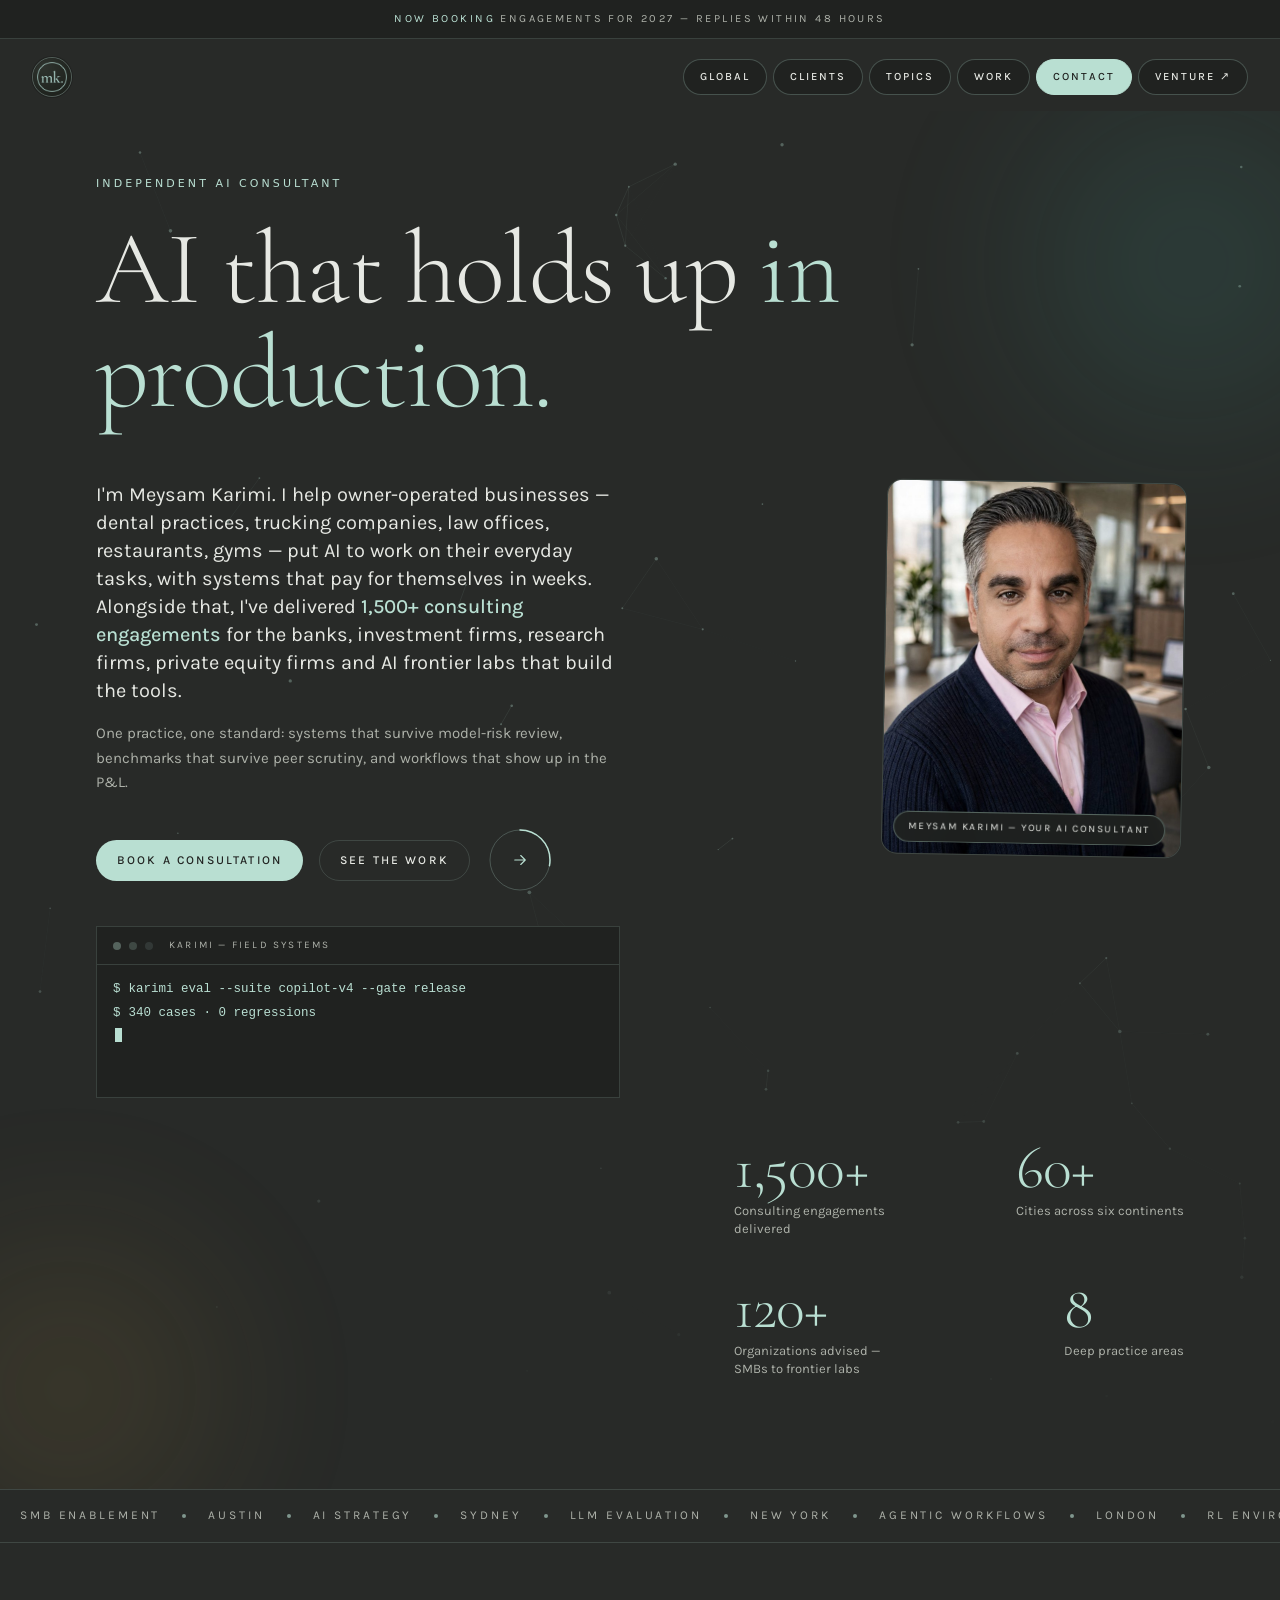
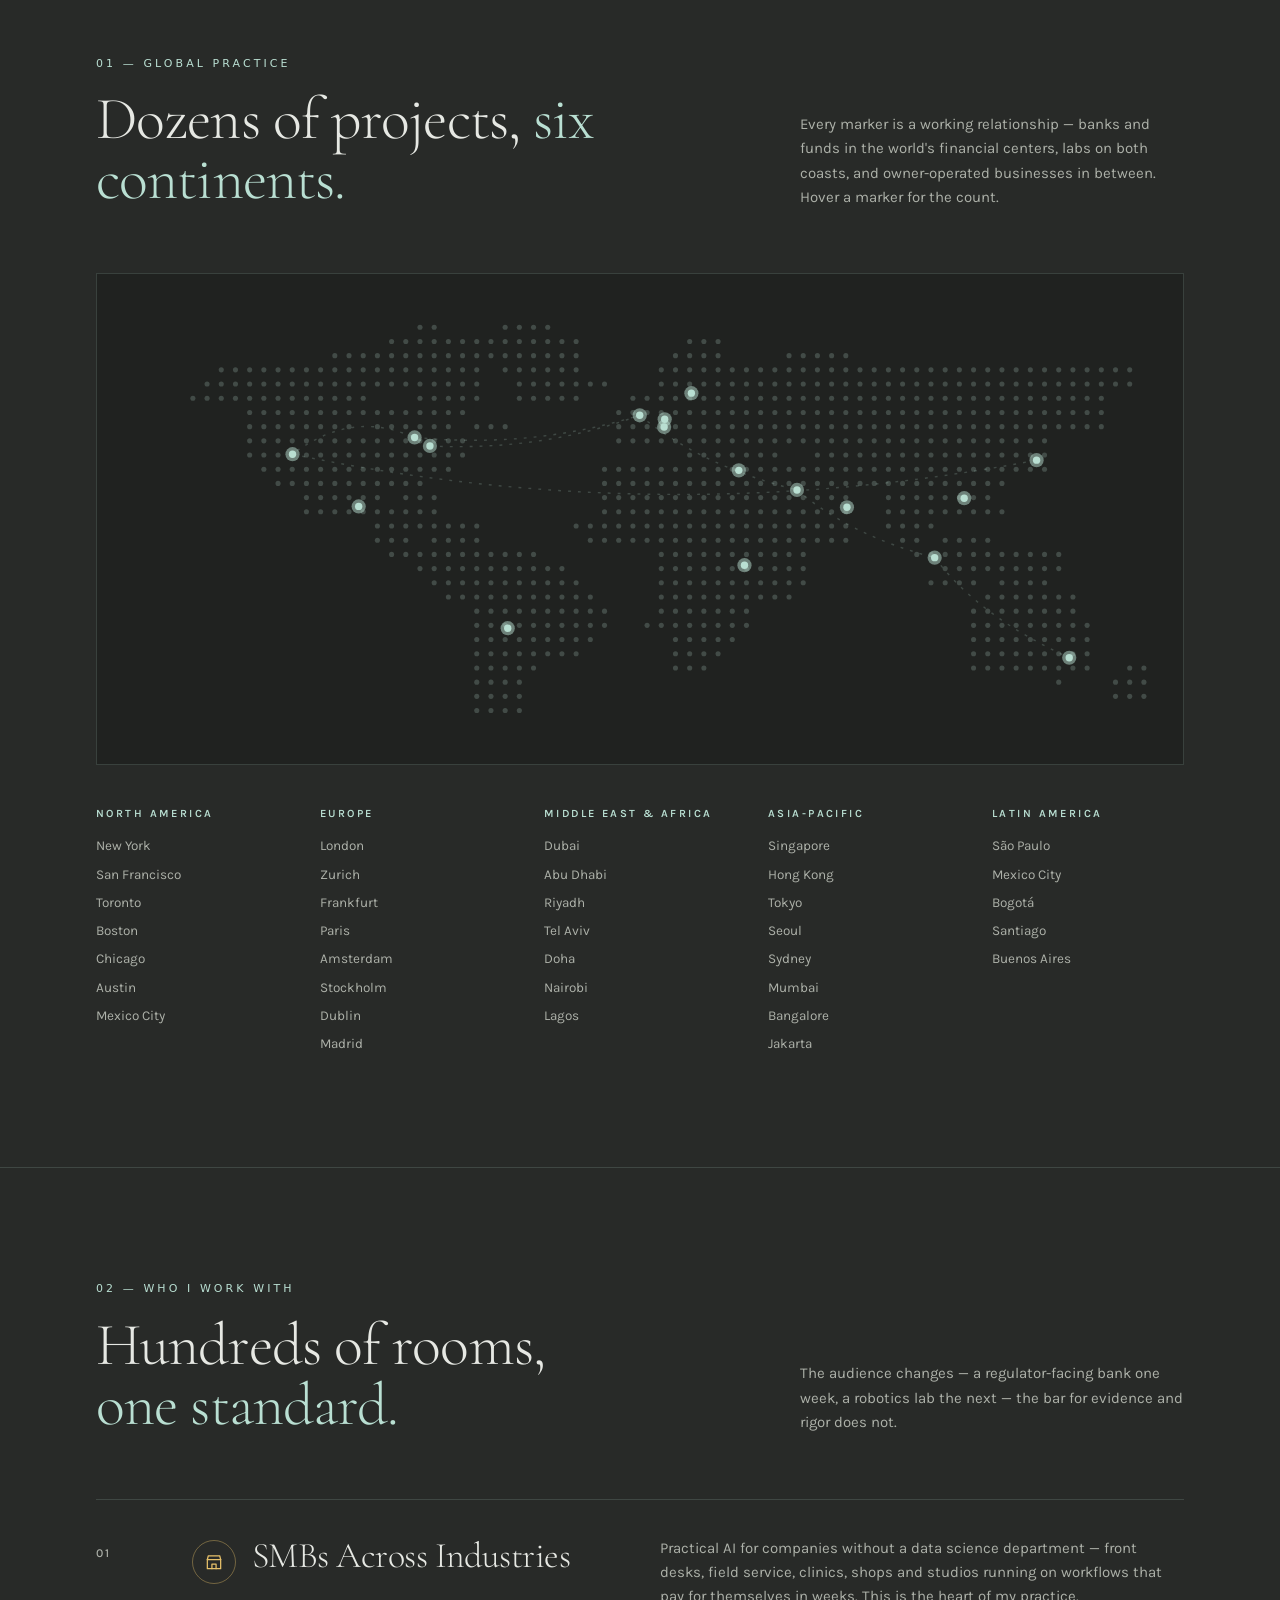
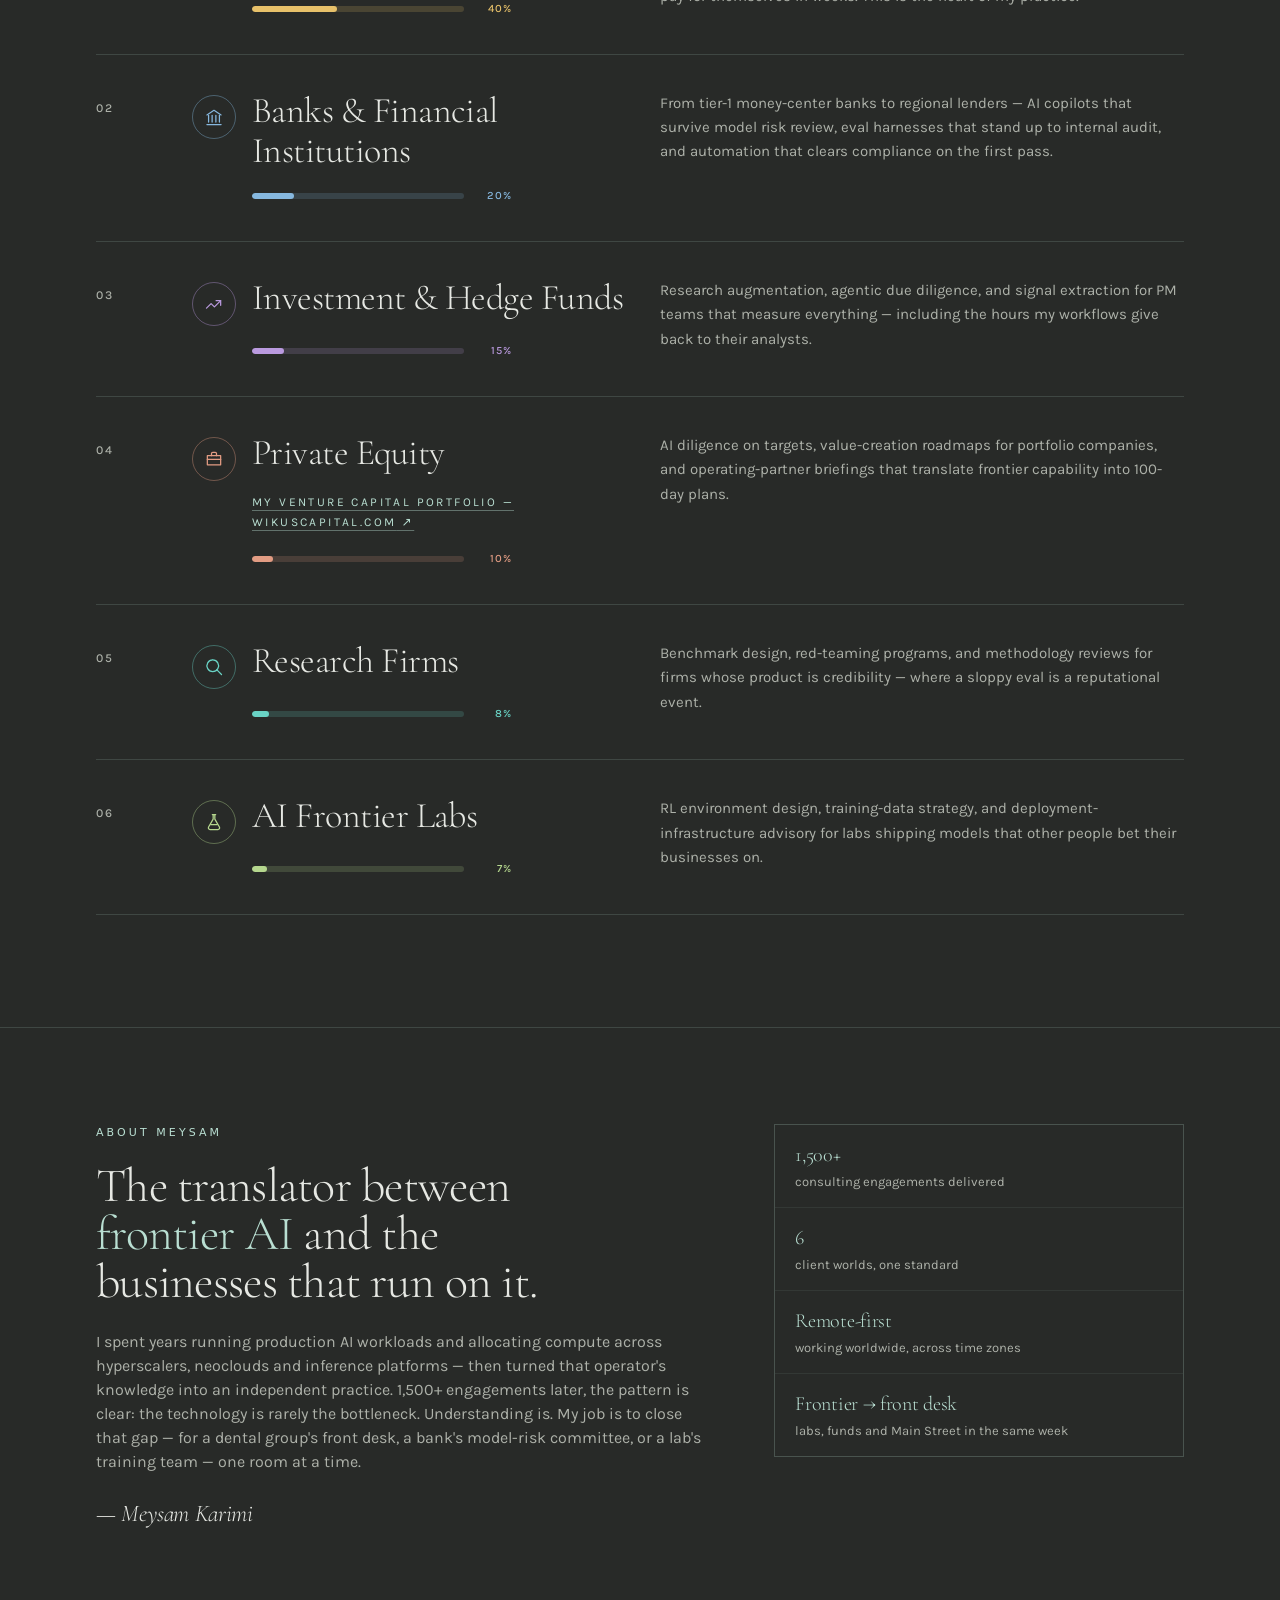
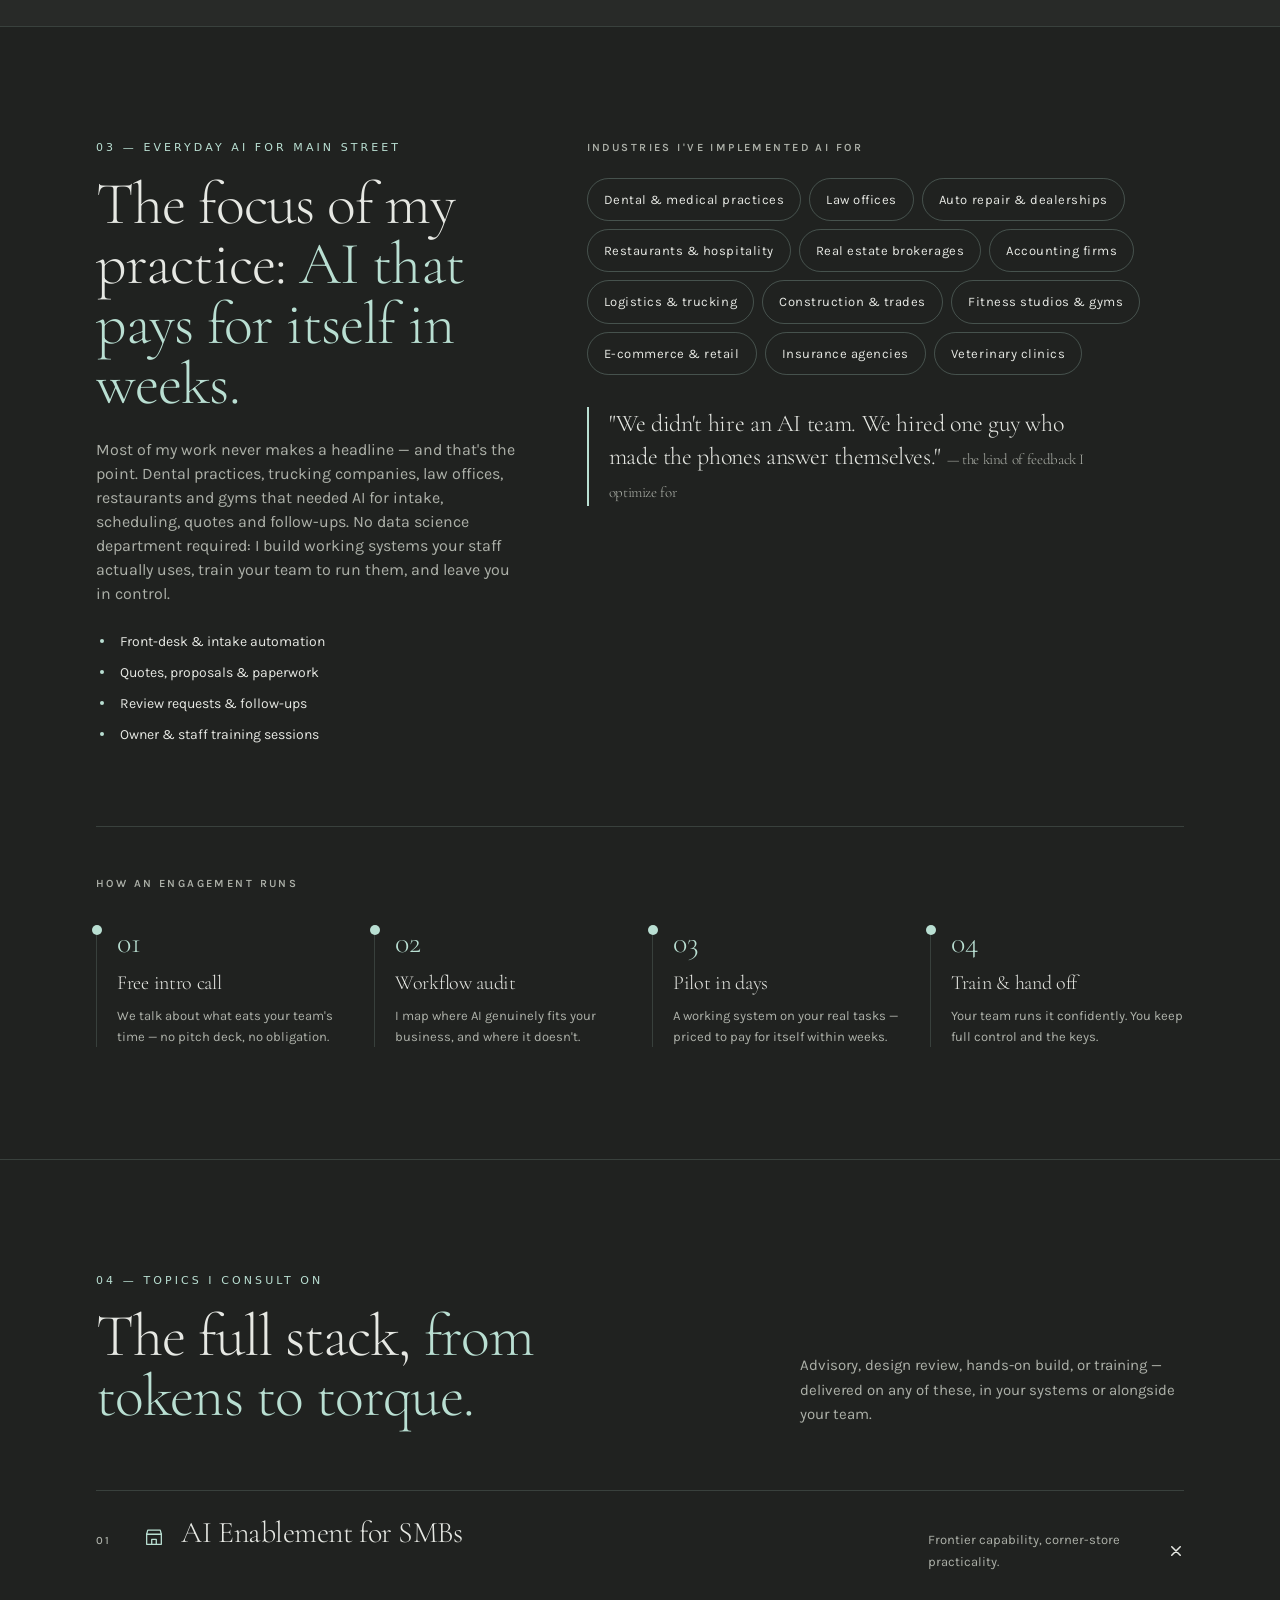
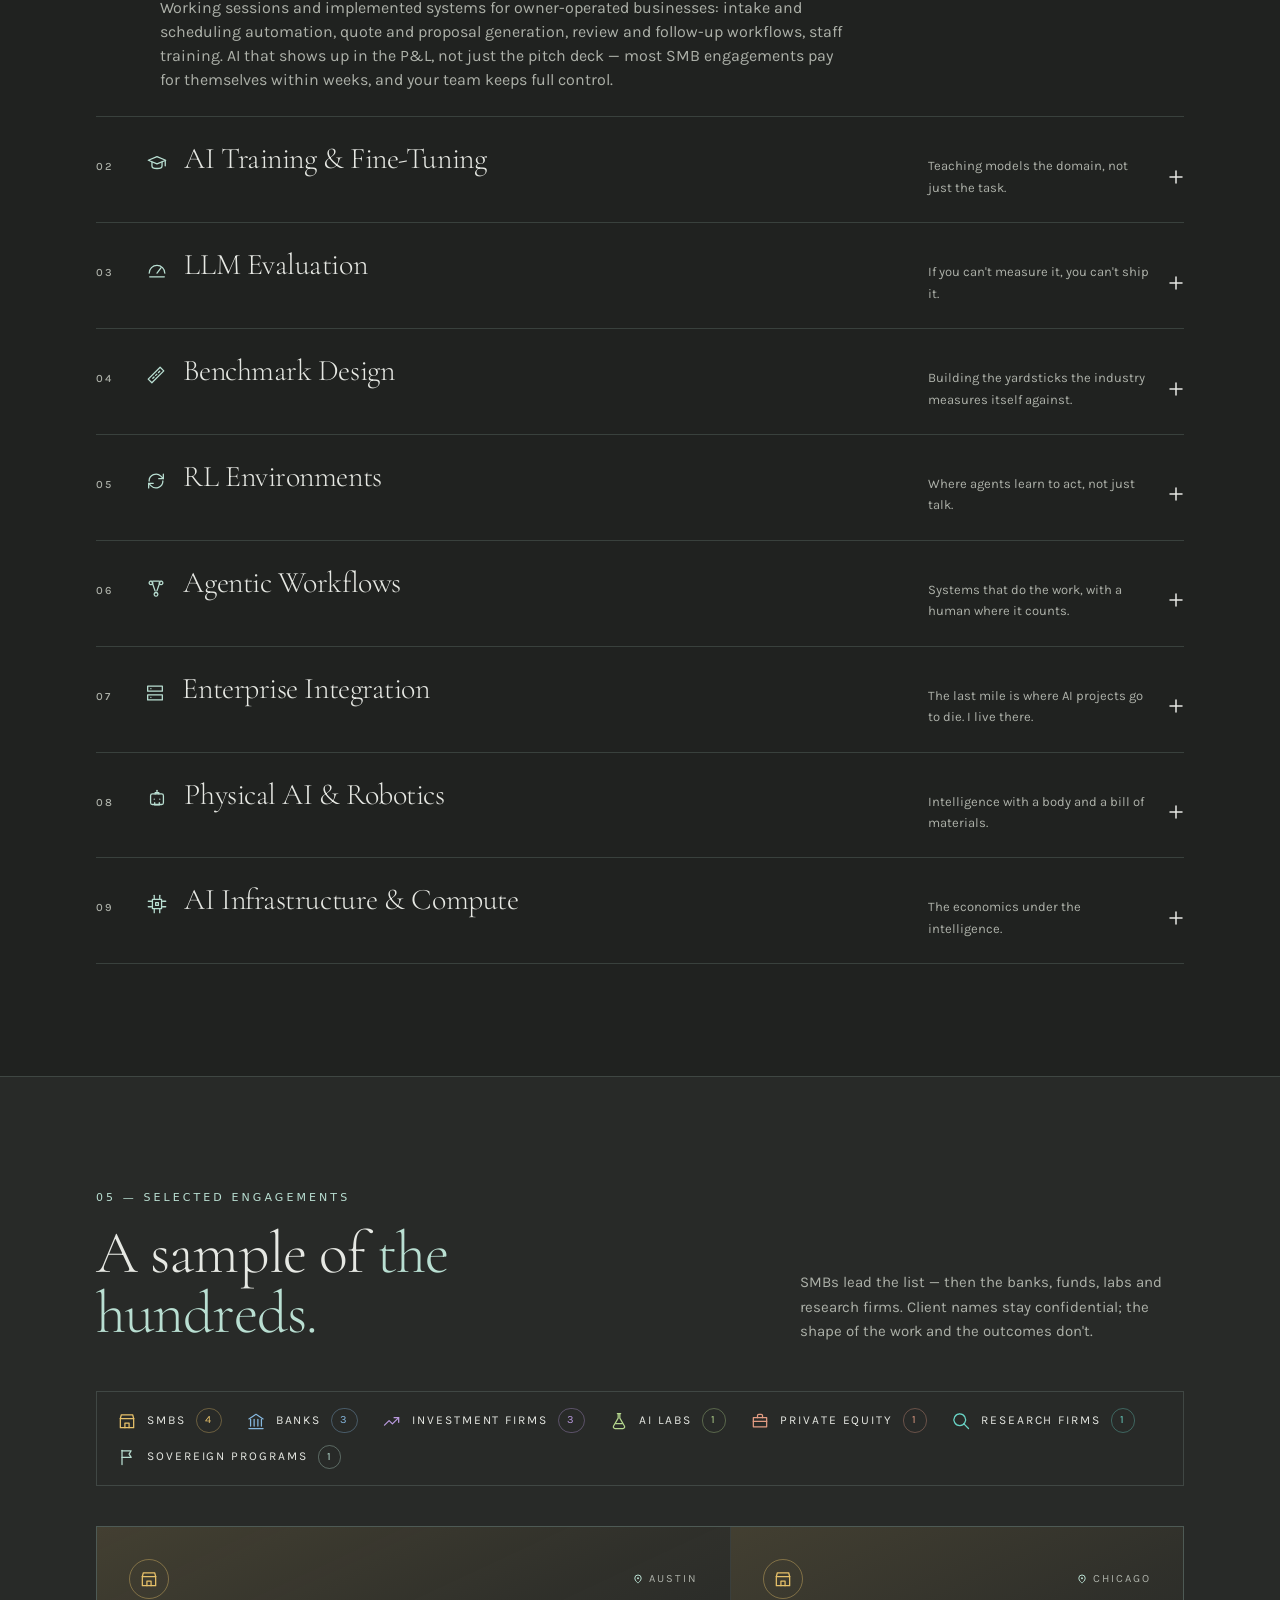
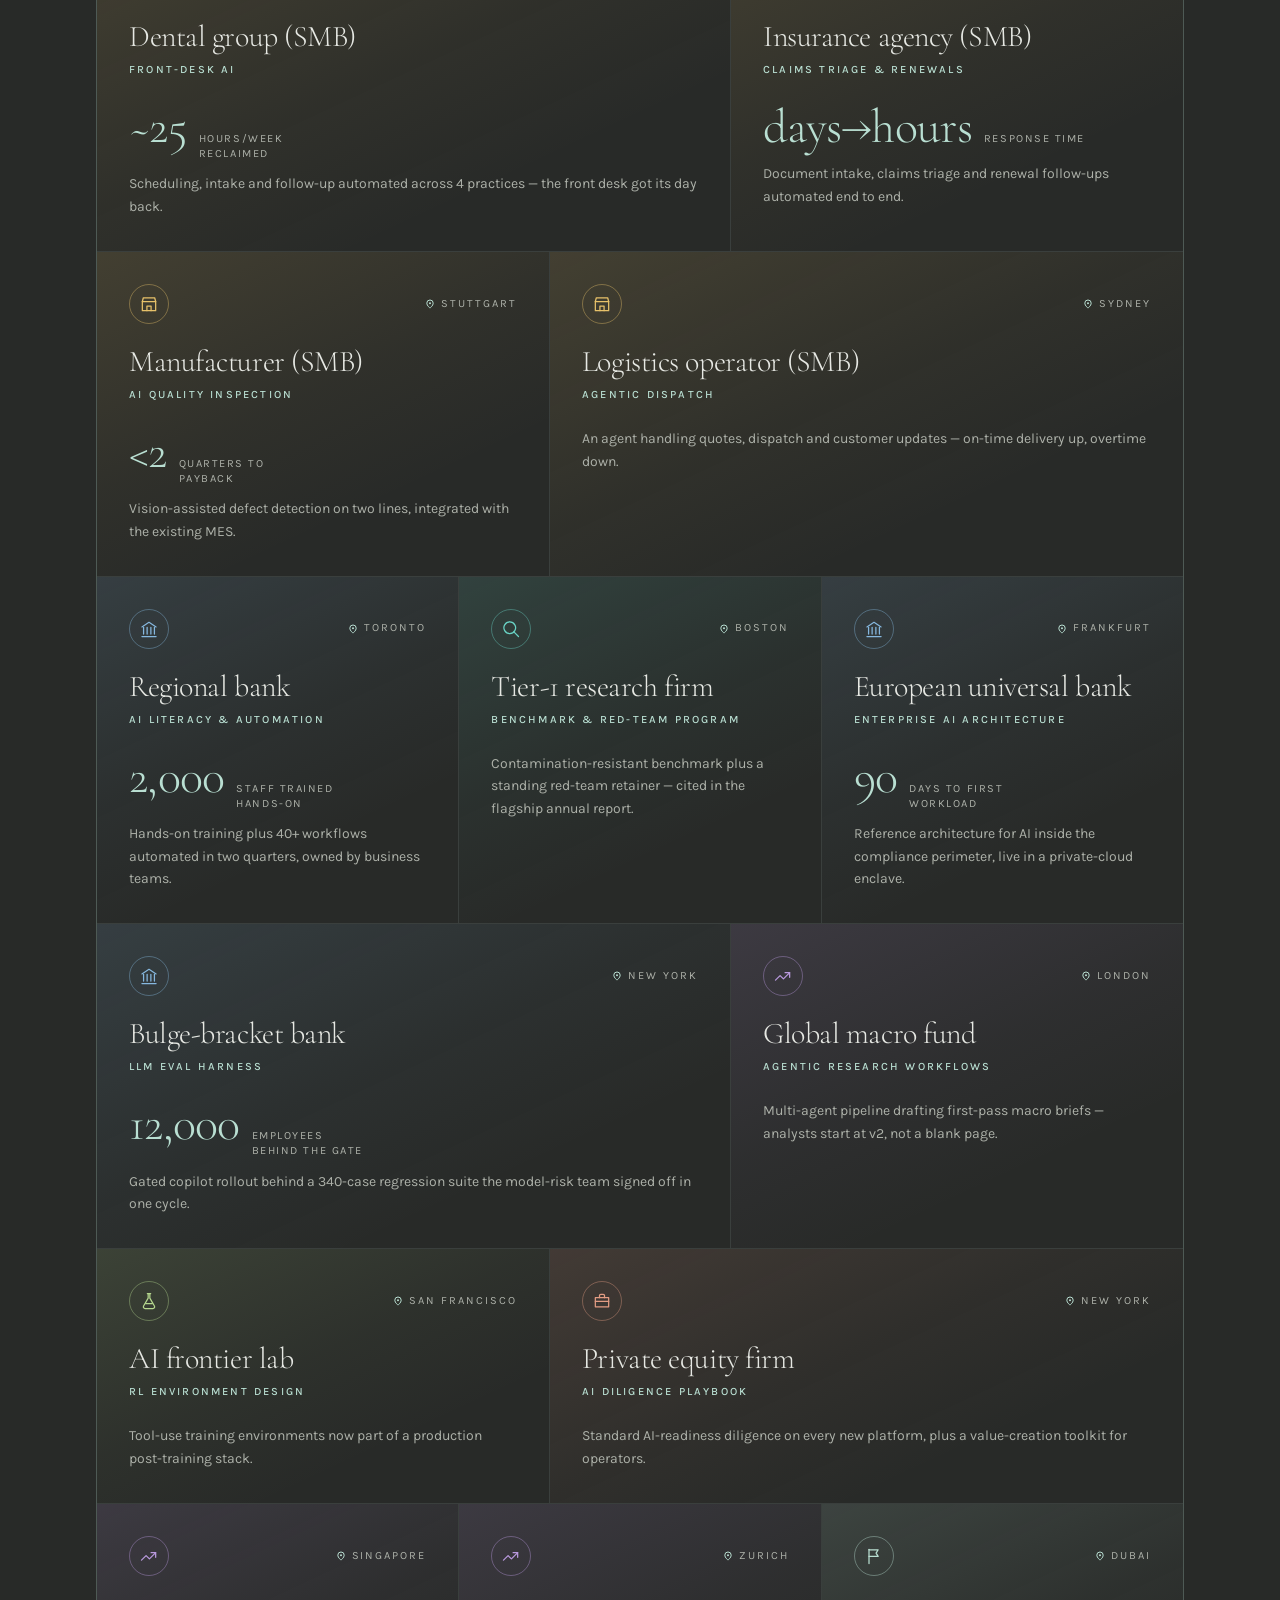
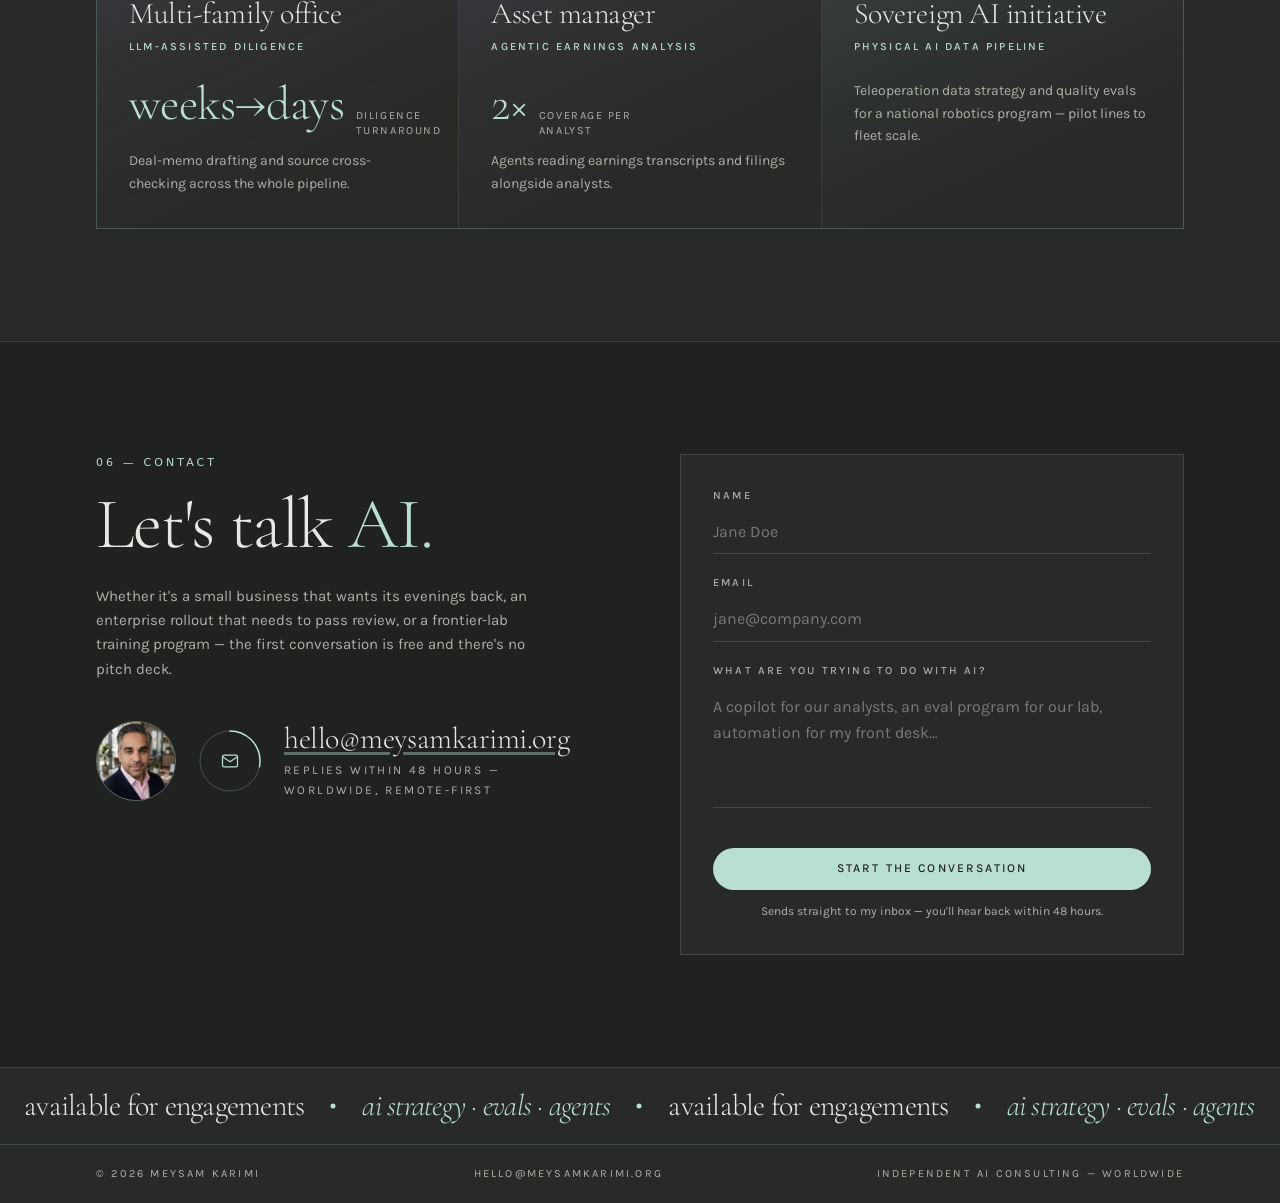
==== commit b38b539f: "Round mk. badge in header (match favicon branding)" ====
--- a/index.html
+++ b/index.html
@@ -15,8 +15,8 @@
       rel="stylesheet"
     />
     <title>Meysam Karimi — Independent AI Consultant</title>
-    <script type="module" crossorigin src="./assets/index-KXAdhcgK.js"></script>
-    <link rel="stylesheet" crossorigin href="./assets/index-C86DDJGU.css">
+    <script type="module" crossorigin src="./assets/index-D-1P0Zgr.js"></script>
+    <link rel="stylesheet" crossorigin href="./assets/index-DseOGRqd.css">
   </head>
   <body>
     <div id="root"></div>
--- a/assets/index-DseOGRqd.css
+++ b/assets/index-DseOGRqd.css
@@ -0,0 +1 @@
+*,:before,:after{--tw-border-spacing-x: 0;--tw-border-spacing-y: 0;--tw-translate-x: 0;--tw-translate-y: 0;--tw-rotate: 0;--tw-skew-x: 0;--tw-skew-y: 0;--tw-scale-x: 1;--tw-scale-y: 1;--tw-pan-x: ;--tw-pan-y: ;--tw-pinch-zoom: ;--tw-scroll-snap-strictness: proximity;--tw-gradient-from-position: ;--tw-gradient-via-position: ;--tw-gradient-to-position: ;--tw-ordinal: ;--tw-slashed-zero: ;--tw-numeric-figure: ;--tw-numeric-spacing: ;--tw-numeric-fraction: ;--tw-ring-inset: ;--tw-ring-offset-width: 0px;--tw-ring-offset-color: #fff;--tw-ring-color: rgb(59 130 246 / .5);--tw-ring-offset-shadow: 0 0 #0000;--tw-ring-shadow: 0 0 #0000;--tw-shadow: 0 0 #0000;--tw-shadow-colored: 0 0 #0000;--tw-blur: ;--tw-brightness: ;--tw-contrast: ;--tw-grayscale: ;--tw-hue-rotate: ;--tw-invert: ;--tw-saturate: ;--tw-sepia: ;--tw-drop-shadow: ;--tw-backdrop-blur: ;--tw-backdrop-brightness: ;--tw-backdrop-contrast: ;--tw-backdrop-grayscale: ;--tw-backdrop-hue-rotate: ;--tw-backdrop-invert: ;--tw-backdrop-opacity: ;--tw-backdrop-saturate: ;--tw-backdrop-sepia: ;--tw-contain-size: ;--tw-contain-layout: ;--tw-contain-paint: ;--tw-contain-style: }::backdrop{--tw-border-spacing-x: 0;--tw-border-spacing-y: 0;--tw-translate-x: 0;--tw-translate-y: 0;--tw-rotate: 0;--tw-skew-x: 0;--tw-skew-y: 0;--tw-scale-x: 1;--tw-scale-y: 1;--tw-pan-x: ;--tw-pan-y: ;--tw-pinch-zoom: ;--tw-scroll-snap-strictness: proximity;--tw-gradient-from-position: ;--tw-gradient-via-position: ;--tw-gradient-to-position: ;--tw-ordinal: ;--tw-slashed-zero: ;--tw-numeric-figure: ;--tw-numeric-spacing: ;--tw-numeric-fraction: ;--tw-ring-inset: ;--tw-ring-offset-width: 0px;--tw-ring-offset-color: #fff;--tw-ring-color: rgb(59 130 246 / .5);--tw-ring-offset-shadow: 0 0 #0000;--tw-ring-shadow: 0 0 #0000;--tw-shadow: 0 0 #0000;--tw-shadow-colored: 0 0 #0000;--tw-blur: ;--tw-brightness: ;--tw-contrast: ;--tw-grayscale: ;--tw-hue-rotate: ;--tw-invert: ;--tw-saturate: ;--tw-sepia: ;--tw-drop-shadow: ;--tw-backdrop-blur: ;--tw-backdrop-brightness: ;--tw-backdrop-contrast: ;--tw-backdrop-grayscale: ;--tw-backdrop-hue-rotate: ;--tw-backdrop-invert: ;--tw-backdrop-opacity: ;--tw-backdrop-saturate: ;--tw-backdrop-sepia: ;--tw-contain-size: ;--tw-contain-layout: ;--tw-contain-paint: ;--tw-contain-style: }*,:before,:after{box-sizing:border-box;border-width:0;border-style:solid;border-color:#e5e7eb}:before,:after{--tw-content: ""}html,:host{line-height:1.5;-webkit-text-size-adjust:100%;-moz-tab-size:4;-o-tab-size:4;tab-size:4;font-family:ui-sans-serif,system-ui,sans-serif,"Apple Color Emoji","Segoe UI Emoji",Segoe UI Symbol,"Noto Color Emoji";font-feature-settings:normal;font-variation-settings:normal;-webkit-tap-highlight-color:transparent}body{margin:0;line-height:inherit}hr{height:0;color:inherit;border-top-width:1px}abbr:where([title]){-webkit-text-decoration:underline dotted;text-decoration:underline dotted}h1,h2,h3,h4,h5,h6{font-size:inherit;font-weight:inherit}a{color:inherit;text-decoration:inherit}b,strong{font-weight:bolder}code,kbd,samp,pre{font-family:ui-monospace,SFMono-Regular,Menlo,Monaco,Consolas,Liberation Mono,Courier New,monospace;font-feature-settings:normal;font-variation-settings:normal;font-size:1em}small{font-size:80%}sub,sup{font-size:75%;line-height:0;position:relative;vertical-align:baseline}sub{bottom:-.25em}sup{top:-.5em}table{text-indent:0;border-color:inherit;border-collapse:collapse}button,input,optgroup,select,textarea{font-family:inherit;font-feature-settings:inherit;font-variation-settings:inherit;font-size:100%;font-weight:inherit;line-height:inherit;letter-spacing:inherit;color:inherit;margin:0;padding:0}button,select{text-transform:none}button,input:where([type=button]),input:where([type=reset]),input:where([type=submit]){-webkit-appearance:button;background-color:transparent;background-image:none}:-moz-focusring{outline:auto}:-moz-ui-invalid{box-shadow:none}progress{vertical-align:baseline}::-webkit-inner-spin-button,::-webkit-outer-spin-button{height:auto}[type=search]{-webkit-appearance:textfield;outline-offset:-2px}::-webkit-search-decoration{-webkit-appearance:none}::-webkit-file-upload-button{-webkit-appearance:button;font:inherit}summary{display:list-item}blockquote,dl,dd,h1,h2,h3,h4,h5,h6,hr,figure,p,pre{margin:0}fieldset{margin:0;padding:0}legend{padding:0}ol,ul,menu{list-style:none;margin:0;padding:0}dialog{padding:0}textarea{resize:vertical}input::-moz-placeholder,textarea::-moz-placeholder{opacity:1;color:#9ca3af}input::placeholder,textarea::placeholder{opacity:1;color:#9ca3af}button,[role=button]{cursor:pointer}:disabled{cursor:default}img,svg,video,canvas,audio,iframe,embed,object{display:block;vertical-align:middle}img,video{max-width:100%;height:auto}[hidden]:where(:not([hidden=until-found])){display:none}:root{--olive-900: 135 4% 13%;--olive-800: 120 3% 16%;--olive-700: 110 3% 20%;--olive-600: 100 3% 26%;--mint-300: 160 38% 80%;--mint-400: 160 45% 70%;--amber-300: 42 72% 66%;--steel-300: 206 58% 70%;--violet-300: 268 52% 74%;--copper-300: 16 62% 70%;--teal-300: 172 55% 62%;--lime-300: 88 48% 70%;--paper-100: 90 8% 90%;--paper-300: 90 5% 68%;--background: var(--olive-800);--foreground: var(--paper-100);--card: var(--olive-700);--card-foreground: var(--paper-100);--popover: var(--olive-700);--popover-foreground: var(--paper-100);--primary: var(--mint-300);--primary-foreground: var(--olive-900);--secondary: var(--olive-700);--secondary-foreground: var(--paper-100);--muted: var(--olive-700);--muted-foreground: 90 4% 62%;--accent: var(--mint-300);--accent-foreground: var(--olive-900);--destructive: 4 60% 55%;--destructive-foreground: 0 0% 98%;--border: 120 4% 26%;--input: 120 4% 26%;--ring: var(--mint-300);--radius: .375rem}*{border-color:hsl(var(--border) / .55)}html{scroll-behavior:smooth}body{background-color:hsl(var(--background));color:hsl(var(--foreground));-moz-osx-font-smoothing:grayscale;font-family:Karla,ui-sans-serif,system-ui,-apple-system,sans-serif;font-size:17px;line-height:1.65;-webkit-font-smoothing:antialiased;animation:page-in 1s cubic-bezier(.25,.46,.45,.94) both}::-moz-selection{background:hsl(var(--mint-300));color:hsl(var(--olive-900))}::selection{background:hsl(var(--mint-300));color:hsl(var(--olive-900))}:focus-visible{outline:2px solid hsl(var(--mint-300));outline-offset:3px;border-radius:2px}::-webkit-scrollbar{width:10px}::-webkit-scrollbar-track{background:hsl(var(--olive-900))}::-webkit-scrollbar-thumb{background:hsl(var(--olive-600));border-radius:5px}.font-display{font-family:Cormorant Garamond,Cormorant,Georgia,Times New Roman,serif;font-weight:300;letter-spacing:-.015em}.section-label{font-family:ui-sans-serif,system-ui,sans-serif,"Apple Color Emoji","Segoe UI Emoji",Segoe UI Symbol,"Noto Color Emoji";font-size:11px;font-weight:500;text-transform:uppercase;letter-spacing:.28em;color:hsl(var(--mint-300))}.hairline{border-color:hsl(var(--mint-300) / .16)}.pill-btn{display:inline-flex;cursor:pointer;-webkit-user-select:none;-moz-user-select:none;user-select:none;align-items:center;gap:.5rem;border-radius:9999px;border-width:1px;padding:.625rem 1.25rem;font-size:12px;font-weight:500;text-transform:uppercase;letter-spacing:.18em;transition-property:all;transition-timing-function:cubic-bezier(.4,0,.2,1);transition-duration:.2s;animation-duration:.2s}.marquee-track{display:flex;width:-moz-max-content;width:max-content;animation:marquee 42s linear infinite}.marquee:hover .marquee-track,.marquee:focus-within .marquee-track{animation-play-state:paused}@keyframes marquee{to{transform:translate(-50%)}}.seg-row .seg-marquee{opacity:0;transition:opacity .2s ease-out}.seg-row:hover .seg-marquee,.seg-row:focus-within .seg-marquee{opacity:1}.seg-row .seg-marquee-track{display:flex;width:-moz-max-content;width:max-content;transform:translate(0)}.seg-row:hover .seg-marquee-track,.seg-row:focus-within .seg-marquee-track{animation:marquee 14s linear infinite}.marker-dot{transform-box:fill-box;transform-origin:center;animation:pulse 2.6s ease-out infinite}@keyframes pulse{0%{transform:scale(.6);opacity:.9}70%{transform:scale(2.6);opacity:0}to{transform:scale(2.6);opacity:0}}.marker-label{opacity:0;transition:opacity .2s ease-out;pointer-events:none}.marker-g:hover .marker-label,.marker-g:focus-visible .marker-label{opacity:1}.acc-panel{display:grid;grid-template-rows:0fr;transition:grid-template-rows .3s cubic-bezier(.15,0,.45,1)}.acc-panel[data-open=true]{grid-template-rows:1fr}.acc-inner{overflow:hidden}.arc-circle{transition:stroke-dashoffset .3s ease-out}.arc-btn:hover .arc-circle,.arc-btn:focus-visible .arc-circle{stroke-dashoffset:0}.arc-flow{animation:dash-flow 1.4s linear infinite}@keyframes dash-flow{to{stroke-dashoffset:-14}}.reveal-init{opacity:0;transform:translateY(16px) scale(.985);transition:opacity .6s ease-out,transform .6s cubic-bezier(.15,0,.45,1)}.reveal-init.reveal-in{opacity:1;transform:none}.cursor-block{display:inline-block;width:7px;height:14px;margin-left:2px;vertical-align:-2px;background:hsl(var(--mint-300));animation:blink 1.05s steps(2,start) infinite}@keyframes blink{50%{opacity:0}}.sr-only{position:absolute;width:1px;height:1px;padding:0;margin:-1px;overflow:hidden;clip:rect(0,0,0,0);white-space:nowrap;border-width:0}.pointer-events-none{pointer-events:none}.pointer-events-auto{pointer-events:auto}.visible{visibility:visible}.invisible{visibility:hidden}.static{position:static}.fixed{position:fixed}.absolute{position:absolute}.relative{position:relative}.sticky{position:sticky}.inset-0{inset:0}.inset-x-0{left:0;right:0}.inset-y-0{top:0;bottom:0}.-bottom-12{bottom:-3rem}.-bottom-40{bottom:-10rem}.-left-12{left:-3rem}.-left-48{left:-12rem}.-left-\[5px\]{left:-5px}.-right-12{right:-3rem}.-right-48{right:-12rem}.-top-12{top:-3rem}.-top-32{top:-8rem}.bottom-0{bottom:0}.bottom-3{bottom:.75rem}.left-0{left:0}.left-1\/2{left:50%}.left-2{left:.5rem}.left-3{left:.75rem}.left-\[50\%\]{left:50%}.right-0{right:0}.right-1{right:.25rem}.right-2{right:.5rem}.right-3{right:.75rem}.right-4{right:1rem}.top-0{top:0}.top-1\.5{top:.375rem}.top-1\/2{top:50%}.top-3\.5{top:.875rem}.top-4{top:1rem}.top-\[1px\]{top:1px}.top-\[41px\]{top:41px}.top-\[50\%\]{top:50%}.top-\[60\%\]{top:60%}.top-full{top:100%}.isolate{isolation:isolate}.z-10{z-index:10}.z-20{z-index:20}.z-40{z-index:40}.z-50{z-index:50}.z-\[1\]{z-index:1}.order-1{order:1}.order-2{order:2}.order-3{order:3}.order-first{order:-9999}.order-last{order:9999}.col-start-2{grid-column-start:2}.row-span-2{grid-row:span 2 / span 2}.row-start-1{grid-row-start:1}.\!m-0{margin:0!important}.-mx-1{margin-left:-.25rem;margin-right:-.25rem}.-my-2{margin-top:-.5rem;margin-bottom:-.5rem}.mx-2{margin-left:.5rem;margin-right:.5rem}.mx-3\.5{margin-left:.875rem;margin-right:.875rem}.mx-auto{margin-left:auto;margin-right:auto}.my-0{margin-top:0;margin-bottom:0}.my-0\.5{margin-top:.125rem;margin-bottom:.125rem}.my-1{margin-top:.25rem;margin-bottom:.25rem}.-ml-4{margin-left:-1rem}.-mt-4{margin-top:-1rem}.mb-1\.5{margin-bottom:.375rem}.mb-10{margin-bottom:2.5rem}.mb-12{margin-bottom:3rem}.mb-2{margin-bottom:.5rem}.mb-3{margin-bottom:.75rem}.mb-4{margin-bottom:1rem}.mb-5{margin-bottom:1.25rem}.mb-6{margin-bottom:1.5rem}.mb-8{margin-bottom:2rem}.ml-1{margin-left:.25rem}.ml-2{margin-left:.5rem}.ml-4{margin-left:1rem}.ml-auto{margin-left:auto}.mr-2{margin-right:.5rem}.mt-1{margin-top:.25rem}.mt-1\.5{margin-top:.375rem}.mt-10{margin-top:2.5rem}.mt-16{margin-top:4rem}.mt-2{margin-top:.5rem}.mt-3{margin-top:.75rem}.mt-4{margin-top:1rem}.mt-6{margin-top:1.5rem}.mt-8{margin-top:2rem}.mt-auto{margin-top:auto}.line-clamp-1{overflow:hidden;display:-webkit-box;-webkit-box-orient:vertical;-webkit-line-clamp:1}.line-clamp-2{overflow:hidden;display:-webkit-box;-webkit-box-orient:vertical;-webkit-line-clamp:2}.block{display:block}.inline-block{display:inline-block}.flex{display:flex}.inline-flex{display:inline-flex}.table{display:table}.table-caption{display:table-caption}.table-cell{display:table-cell}.table-row{display:table-row}.grid{display:grid}.hidden{display:none}.aspect-\[4\/5\]{aspect-ratio:4/5}.aspect-square{aspect-ratio:1 / 1}.aspect-video{aspect-ratio:16 / 9}.size-10{width:2.5rem;height:2.5rem}.size-2{width:.5rem;height:.5rem}.size-2\.5{width:.625rem;height:.625rem}.size-3{width:.75rem;height:.75rem}.size-3\.5{width:.875rem;height:.875rem}.size-4{width:1rem;height:1rem}.size-6{width:1.5rem;height:1.5rem}.size-7{width:1.75rem;height:1.75rem}.size-8{width:2rem;height:2rem}.size-9{width:2.25rem;height:2.25rem}.size-auto{width:auto;height:auto}.size-full{width:100%;height:100%}.h-1\.5{height:.375rem}.h-10{height:2.5rem}.h-11{height:2.75rem}.h-12{height:3rem}.h-16{height:4rem}.h-2{height:.5rem}.h-2\.5{height:.625rem}.h-4{height:1rem}.h-5{height:1.25rem}.h-6{height:1.5rem}.h-7{height:1.75rem}.h-8{height:2rem}.h-9{height:2.25rem}.h-\[1\.15rem\]{height:1.15rem}.h-\[132px\]{height:132px}.h-\[2px\]{height:2px}.h-\[520px\]{height:520px}.h-\[560px\]{height:560px}.h-\[calc\(100\%-1px\)\]{height:calc(100% - 1px)}.h-\[var\(--radix-navigation-menu-viewport-height\)\]{height:var(--radix-navigation-menu-viewport-height)}.h-\[var\(--radix-select-trigger-height\)\]{height:var(--radix-select-trigger-height)}.h-auto{height:auto}.h-full{height:100%}.h-px{height:1px}.h-svh{height:100svh}.max-h-\[300px\]{max-height:300px}.min-h-0{min-height:0px}.min-h-16{min-height:4rem}.min-h-4{min-height:1rem}.min-h-\[320px\]{min-height:320px}.min-h-screen{min-height:100vh}.min-h-svh{min-height:100svh}.w-0{width:0px}.w-1{width:.25rem}.w-10{width:2.5rem}.w-11{width:2.75rem}.w-16{width:4rem}.w-2{width:.5rem}.w-2\.5{width:.625rem}.w-3{width:.75rem}.w-3\/4{width:75%}.w-4{width:1rem}.w-5{width:1.25rem}.w-64{width:16rem}.w-72{width:18rem}.w-8{width:2rem}.w-9{width:2.25rem}.w-\[100px\]{width:100px}.w-\[520px\]{width:520px}.w-\[560px\]{width:560px}.w-auto{width:auto}.w-fit{width:-moz-fit-content;width:fit-content}.w-full{width:100%}.w-max{width:-moz-max-content;width:max-content}.w-px{width:1px}.min-w-0{min-width:0px}.min-w-10{min-width:2.5rem}.min-w-5{min-width:1.25rem}.min-w-8{min-width:2rem}.min-w-9{min-width:2.25rem}.min-w-\[12rem\]{min-width:12rem}.min-w-\[8rem\]{min-width:8rem}.min-w-\[var\(--radix-select-trigger-width\)\]{min-width:var(--radix-select-trigger-width)}.max-w-2xl{max-width:42rem}.max-w-3xl{max-width:48rem}.max-w-6xl{max-width:72rem}.max-w-\[16ch\]{max-width:16ch}.max-w-\[18ch\]{max-width:18ch}.max-w-\[20ch\]{max-width:20ch}.max-w-\[22ch\]{max-width:22ch}.max-w-\[260px\]{max-width:260px}.max-w-\[28ch\]{max-width:28ch}.max-w-\[calc\(100\%-2rem\)\]{max-width:calc(100% - 2rem)}.max-w-lg{max-width:32rem}.max-w-max{max-width:-moz-max-content;max-width:max-content}.max-w-md{max-width:28rem}.max-w-sm{max-width:24rem}.max-w-xl{max-width:36rem}.max-w-xs{max-width:20rem}.flex-1{flex:1 1 0%}.shrink-0{flex-shrink:0}.grow{flex-grow:1}.grow-0{flex-grow:0}.basis-48{flex-basis:12rem}.basis-full{flex-basis:100%}.caption-bottom{caption-side:bottom}.border-collapse{border-collapse:collapse}.origin-left{transform-origin:left}.-translate-x-1\/2{--tw-translate-x: -50%;transform:translate(var(--tw-translate-x),var(--tw-translate-y)) rotate(var(--tw-rotate)) skew(var(--tw-skew-x)) skewY(var(--tw-skew-y)) scaleX(var(--tw-scale-x)) scaleY(var(--tw-scale-y))}.-translate-x-px{--tw-translate-x: -1px;transform:translate(var(--tw-translate-x),var(--tw-translate-y)) rotate(var(--tw-rotate)) skew(var(--tw-skew-x)) skewY(var(--tw-skew-y)) scaleX(var(--tw-scale-x)) scaleY(var(--tw-scale-y))}.-translate-y-1\/2{--tw-translate-y: -50%;transform:translate(var(--tw-translate-x),var(--tw-translate-y)) rotate(var(--tw-rotate)) skew(var(--tw-skew-x)) skewY(var(--tw-skew-y)) scaleX(var(--tw-scale-x)) scaleY(var(--tw-scale-y))}.translate-x-\[-50\%\]{--tw-translate-x: -50%;transform:translate(var(--tw-translate-x),var(--tw-translate-y)) rotate(var(--tw-rotate)) skew(var(--tw-skew-x)) skewY(var(--tw-skew-y)) scaleX(var(--tw-scale-x)) scaleY(var(--tw-scale-y))}.translate-x-px{--tw-translate-x: 1px;transform:translate(var(--tw-translate-x),var(--tw-translate-y)) rotate(var(--tw-rotate)) skew(var(--tw-skew-x)) skewY(var(--tw-skew-y)) scaleX(var(--tw-scale-x)) scaleY(var(--tw-scale-y))}.translate-y-0\.5{--tw-translate-y: .125rem;transform:translate(var(--tw-translate-x),var(--tw-translate-y)) rotate(var(--tw-rotate)) skew(var(--tw-skew-x)) skewY(var(--tw-skew-y)) scaleX(var(--tw-scale-x)) scaleY(var(--tw-scale-y))}.translate-y-1{--tw-translate-y: .25rem;transform:translate(var(--tw-translate-x),var(--tw-translate-y)) rotate(var(--tw-rotate)) skew(var(--tw-skew-x)) skewY(var(--tw-skew-y)) scaleX(var(--tw-scale-x)) scaleY(var(--tw-scale-y))}.translate-y-\[-50\%\]{--tw-translate-y: -50%;transform:translate(var(--tw-translate-x),var(--tw-translate-y)) rotate(var(--tw-rotate)) skew(var(--tw-skew-x)) skewY(var(--tw-skew-y)) scaleX(var(--tw-scale-x)) scaleY(var(--tw-scale-y))}.translate-y-\[calc\(-50\%_-_2px\)\]{--tw-translate-y: calc(-50% - 2px) ;transform:translate(var(--tw-translate-x),var(--tw-translate-y)) rotate(var(--tw-rotate)) skew(var(--tw-skew-x)) skewY(var(--tw-skew-y)) scaleX(var(--tw-scale-x)) scaleY(var(--tw-scale-y))}.-rotate-90{--tw-rotate: -90deg;transform:translate(var(--tw-translate-x),var(--tw-translate-y)) rotate(var(--tw-rotate)) skew(var(--tw-skew-x)) skewY(var(--tw-skew-y)) scaleX(var(--tw-scale-x)) scaleY(var(--tw-scale-y))}.rotate-1{--tw-rotate: 1deg;transform:translate(var(--tw-translate-x),var(--tw-translate-y)) rotate(var(--tw-rotate)) skew(var(--tw-skew-x)) skewY(var(--tw-skew-y)) scaleX(var(--tw-scale-x)) scaleY(var(--tw-scale-y))}.rotate-45{--tw-rotate: 45deg;transform:translate(var(--tw-translate-x),var(--tw-translate-y)) rotate(var(--tw-rotate)) skew(var(--tw-skew-x)) skewY(var(--tw-skew-y)) scaleX(var(--tw-scale-x)) scaleY(var(--tw-scale-y))}.rotate-90{--tw-rotate: 90deg;transform:translate(var(--tw-translate-x),var(--tw-translate-y)) rotate(var(--tw-rotate)) skew(var(--tw-skew-x)) skewY(var(--tw-skew-y)) scaleX(var(--tw-scale-x)) scaleY(var(--tw-scale-y))}.scale-x-0{--tw-scale-x: 0;transform:translate(var(--tw-translate-x),var(--tw-translate-y)) rotate(var(--tw-rotate)) skew(var(--tw-skew-x)) skewY(var(--tw-skew-y)) scaleX(var(--tw-scale-x)) scaleY(var(--tw-scale-y))}.transform{transform:translate(var(--tw-translate-x),var(--tw-translate-y)) rotate(var(--tw-rotate)) skew(var(--tw-skew-x)) skewY(var(--tw-skew-y)) scaleX(var(--tw-scale-x)) scaleY(var(--tw-scale-y))}@keyframes caret-blink{0%,70%,to{opacity:1}20%,50%{opacity:0}}.animate-caret-blink{animation:caret-blink 1.25s ease-out infinite}@keyframes pulse{50%{opacity:.5}}.animate-pulse{animation:pulse 2s cubic-bezier(.4,0,.6,1) infinite}@keyframes spin{to{transform:rotate(360deg)}}.animate-spin{animation:spin 1s linear infinite}.cursor-default{cursor:default}.cursor-pointer{cursor:pointer}.cursor-text{cursor:text}.touch-none{touch-action:none}.select-none{-webkit-user-select:none;-moz-user-select:none;user-select:none}.resize-none{resize:none}.resize{resize:both}.scroll-my-1{scroll-margin-top:.25rem;scroll-margin-bottom:.25rem}.scroll-mt-24{scroll-margin-top:6rem}.scroll-py-1{scroll-padding-top:.25rem;scroll-padding-bottom:.25rem}.list-disc{list-style-type:disc}.list-none{list-style-type:none}.auto-rows-min{grid-auto-rows:min-content}.grid-cols-2{grid-template-columns:repeat(2,minmax(0,1fr))}.grid-cols-\[0_1fr\]{grid-template-columns:0 1fr}.grid-rows-\[auto_auto\]{grid-template-rows:auto auto}.flex-row{flex-direction:row}.flex-col{flex-direction:column}.flex-col-reverse{flex-direction:column-reverse}.flex-wrap{flex-wrap:wrap}.place-content-center{place-content:center}.content-start{align-content:flex-start}.items-start{align-items:flex-start}.items-end{align-items:flex-end}.items-center{align-items:center}.items-baseline{align-items:baseline}.items-stretch{align-items:stretch}.justify-start{justify-content:flex-start}.justify-center{justify-content:center}.justify-between{justify-content:space-between}.justify-items-start{justify-items:start}.gap-0\.5{gap:.125rem}.gap-1{gap:.25rem}.gap-1\.5{gap:.375rem}.gap-10{gap:2.5rem}.gap-14{gap:3.5rem}.gap-2{gap:.5rem}.gap-2\.5{gap:.625rem}.gap-3{gap:.75rem}.gap-4{gap:1rem}.gap-6{gap:1.5rem}.gap-7{gap:1.75rem}.gap-8{gap:2rem}.gap-\[--spacing\(var\(--gap\)\)\]{gap:var(--spacing(var(--gap)))}.gap-px{gap:1px}.gap-x-4{-moz-column-gap:1rem;column-gap:1rem}.gap-x-5{-moz-column-gap:1.25rem;column-gap:1.25rem}.gap-x-6{-moz-column-gap:1.5rem;column-gap:1.5rem}.gap-x-8{-moz-column-gap:2rem;column-gap:2rem}.gap-y-0\.5{row-gap:.125rem}.gap-y-1\.5{row-gap:.375rem}.gap-y-10{row-gap:2.5rem}.gap-y-3{row-gap:.75rem}.gap-y-4{row-gap:1rem}.gap-y-8{row-gap:2rem}.space-y-2>:not([hidden])~:not([hidden]){--tw-space-y-reverse: 0;margin-top:calc(.5rem * calc(1 - var(--tw-space-y-reverse)));margin-bottom:calc(.5rem * var(--tw-space-y-reverse))}.space-y-5>:not([hidden])~:not([hidden]){--tw-space-y-reverse: 0;margin-top:calc(1.25rem * calc(1 - var(--tw-space-y-reverse)));margin-bottom:calc(1.25rem * var(--tw-space-y-reverse))}.self-start{align-self:flex-start}.self-stretch{align-self:stretch}.justify-self-end{justify-self:end}.overflow-auto{overflow:auto}.overflow-hidden{overflow:hidden}.overflow-x-auto{overflow-x:auto}.overflow-y-auto{overflow-y:auto}.overflow-x-hidden{overflow-x:hidden}.whitespace-nowrap{white-space:nowrap}.text-balance{text-wrap:balance}.break-words{overflow-wrap:break-word}.break-all{word-break:break-all}.rounded-2xl{border-radius:1rem}.rounded-\[2px\]{border-radius:2px}.rounded-\[4px\]{border-radius:4px}.rounded-\[calc\(var\(--radius\)-5px\)\]{border-radius:calc(var(--radius) - 5px)}.rounded-\[inherit\]{border-radius:inherit}.rounded-full{border-radius:9999px}.rounded-lg{border-radius:var(--radius)}.rounded-md{border-radius:calc(var(--radius) - 2px)}.rounded-none{border-radius:0}.rounded-sm{border-radius:calc(var(--radius) - 4px)}.rounded-xl{border-radius:calc(var(--radius) + 4px)}.rounded-xs{border-radius:calc(var(--radius) - 6px)}.rounded-l-md{border-top-left-radius:calc(var(--radius) - 2px);border-bottom-left-radius:calc(var(--radius) - 2px)}.rounded-r-md{border-top-right-radius:calc(var(--radius) - 2px);border-bottom-right-radius:calc(var(--radius) - 2px)}.rounded-tl-sm{border-top-left-radius:calc(var(--radius) - 4px)}.border{border-width:1px}.border-0{border-width:0px}.border-\[1\.5px\]{border-width:1.5px}.border-y{border-top-width:1px;border-bottom-width:1px}.border-b{border-bottom-width:1px}.border-l{border-left-width:1px}.border-l-2{border-left-width:2px}.border-r{border-right-width:1px}.border-t{border-top-width:1px}.border-dashed{border-style:dashed}.border-\[hsl\(var\(--mint-300\)\)\]{border-color:hsl(var(--mint-300))}.border-\[hsl\(var\(--mint-300\)\/0\.25\)\]{border-color:hsl(var(--mint-300)/.25)}.border-\[hsl\(var\(--mint-300\)\/0\.3\)\]{border-color:hsl(var(--mint-300)/.3)}.border-\[hsl\(var\(--mint-300\)\/0\.35\)\]{border-color:hsl(var(--mint-300)/.35)}.border-\[hsl\(var\(--mint-300\)\/0\.4\)\]{border-color:hsl(var(--mint-300)/.4)}.border-border{border-color:hsl(var(--border))}.border-border\/50{border-color:hsl(var(--border) / .5)}.border-input{border-color:hsl(var(--input))}.border-primary{border-color:hsl(var(--primary))}.border-sidebar-border{border-color:hsl(var(--sidebar-border))}.border-transparent{border-color:transparent}.border-l-transparent{border-left-color:transparent}.border-t-transparent{border-top-color:transparent}.bg-\[hsl\(var\(--mint-300\)\)\]{background-color:hsl(var(--mint-300))}.bg-\[hsl\(var\(--mint-300\)\/0\.08\)\]{background-color:hsl(var(--mint-300)/.08)}.bg-\[hsl\(var\(--mint-300\)\/0\.12\)\]{background-color:hsl(var(--mint-300)/.12)}.bg-\[hsl\(var\(--mint-300\)\/0\.2\)\]{background-color:hsl(var(--mint-300)/.2)}.bg-\[hsl\(var\(--mint-300\)\/0\.35\)\]{background-color:hsl(var(--mint-300)/.35)}.bg-\[hsl\(var\(--olive-800\)\)\]{background-color:hsl(var(--olive-800))}.bg-\[hsl\(var\(--olive-900\)\)\]{background-color:hsl(var(--olive-900))}.bg-\[hsl\(var\(--olive-900\)\/0\.9\)\]{background-color:hsl(var(--olive-900)/.9)}.bg-accent{background-color:hsl(var(--accent))}.bg-background{background-color:hsl(var(--background))}.bg-black\/50{background-color:#00000080}.bg-border{background-color:hsl(var(--border))}.bg-card{background-color:hsl(var(--card))}.bg-destructive{--tw-bg-opacity: 1;background-color:hsl(var(--destructive) / var(--tw-bg-opacity, 1))}.bg-foreground{background-color:hsl(var(--foreground))}.bg-input{background-color:hsl(var(--input))}.bg-muted{background-color:hsl(var(--muted))}.bg-muted\/50{background-color:hsl(var(--muted) / .5)}.bg-popover{background-color:hsl(var(--popover))}.bg-primary{background-color:hsl(var(--primary))}.bg-primary\/20{background-color:hsl(var(--primary) / .2)}.bg-secondary{background-color:hsl(var(--secondary))}.bg-sidebar{background-color:hsl(var(--sidebar-background))}.bg-sidebar-border{background-color:hsl(var(--sidebar-border))}.bg-transparent{background-color:transparent}.bg-white{--tw-bg-opacity: 1;background-color:rgb(255 255 255 / var(--tw-bg-opacity, 1))}.fill-\[hsl\(var\(--mint-300\)\)\]{fill:hsl(var(--mint-300))}.fill-\[hsl\(var\(--paper-100\)\)\]{fill:hsl(var(--paper-100))}.fill-current{fill:currentColor}.fill-foreground{fill:hsl(var(--foreground))}.fill-primary{fill:hsl(var(--primary))}.object-cover{-o-object-fit:cover;object-fit:cover}.object-top{-o-object-position:top;object-position:top}.p-0{padding:0}.p-1{padding:.25rem}.p-2{padding:.5rem}.p-3{padding:.75rem}.p-4{padding:1rem}.p-6{padding:1.5rem}.p-\[3px\]{padding:3px}.p-px{padding:1px}.px-1{padding-left:.25rem;padding-right:.25rem}.px-1\.5{padding-left:.375rem;padding-right:.375rem}.px-2{padding-left:.5rem;padding-right:.5rem}.px-2\.5{padding-left:.625rem;padding-right:.625rem}.px-3{padding-left:.75rem;padding-right:.75rem}.px-3\.5{padding-left:.875rem;padding-right:.875rem}.px-4{padding-left:1rem;padding-right:1rem}.px-5{padding-left:1.25rem;padding-right:1.25rem}.px-6{padding-left:1.5rem;padding-right:1.5rem}.py-0\.5{padding-top:.125rem;padding-bottom:.125rem}.py-1{padding-top:.25rem;padding-bottom:.25rem}.py-1\.5{padding-top:.375rem;padding-bottom:.375rem}.py-16{padding-top:4rem;padding-bottom:4rem}.py-2{padding-top:.5rem;padding-bottom:.5rem}.py-2\.5{padding-top:.625rem;padding-bottom:.625rem}.py-20{padding-top:5rem;padding-bottom:5rem}.py-3{padding-top:.75rem;padding-bottom:.75rem}.py-4{padding-top:1rem;padding-bottom:1rem}.py-5{padding-top:1.25rem;padding-bottom:1.25rem}.py-6{padding-top:1.5rem;padding-bottom:1.5rem}.py-7{padding-top:1.75rem;padding-bottom:1.75rem}.pb-20{padding-bottom:5rem}.pb-3{padding-bottom:.75rem}.pb-4{padding-bottom:1rem}.pb-6{padding-bottom:1.5rem}.pl-2{padding-left:.5rem}.pl-3{padding-left:.75rem}.pl-4{padding-left:1rem}.pl-5{padding-left:1.25rem}.pl-8{padding-left:2rem}.pl-9{padding-left:2.25rem}.pl-\[60px\]{padding-left:60px}.pr-1{padding-right:.25rem}.pr-2{padding-right:.5rem}.pr-2\.5{padding-right:.625rem}.pr-3{padding-right:.75rem}.pr-8{padding-right:2rem}.pt-0{padding-top:0}.pt-10{padding-top:2.5rem}.pt-3{padding-top:.75rem}.pt-4{padding-top:1rem}.text-left{text-align:left}.text-center{text-align:center}.text-right{text-align:right}.align-middle{vertical-align:middle}.font-mono{font-family:ui-monospace,SFMono-Regular,Menlo,Monaco,Consolas,Liberation Mono,Courier New,monospace}.font-sans{font-family:ui-sans-serif,system-ui,sans-serif,"Apple Color Emoji","Segoe UI Emoji",Segoe UI Symbol,"Noto Color Emoji"}.text-2xl{font-size:1.5rem;line-height:2rem}.text-3xl{font-size:1.875rem;line-height:2.25rem}.text-4xl{font-size:2.25rem;line-height:2.5rem}.text-5xl{font-size:3rem;line-height:1}.text-\[0\.8rem\]{font-size:.8rem}.text-\[10px\]{font-size:10px}.text-\[11px\]{font-size:11px}.text-\[12\.5px\]{font-size:12.5px}.text-\[12px\]{font-size:12px}.text-\[13\.5vw\]{font-size:13.5vw}.text-\[13px\]{font-size:13px}.text-\[14px\]{font-size:14px}.text-\[15px\]{font-size:15px}.text-\[16px\]{font-size:16px}.text-\[8\.5px\]{font-size:8.5px}.text-base{font-size:1rem;line-height:1.5rem}.text-lg{font-size:1.125rem;line-height:1.75rem}.text-sm{font-size:.875rem;line-height:1.25rem}.text-sm\/relaxed{font-size:.875rem;line-height:1.625}.text-xl{font-size:1.25rem;line-height:1.75rem}.text-xs{font-size:.75rem;line-height:1rem}.font-medium{font-weight:500}.font-normal{font-weight:400}.font-semibold{font-weight:600}.uppercase{text-transform:uppercase}.lowercase{text-transform:lowercase}.italic{font-style:italic}.tabular-nums{--tw-numeric-spacing: tabular-nums;font-variant-numeric:var(--tw-ordinal) var(--tw-slashed-zero) var(--tw-numeric-figure) var(--tw-numeric-spacing) var(--tw-numeric-fraction)}.leading-6{line-height:1.5rem}.leading-\[0\.95\]{line-height:.95}.leading-\[0\.98\]{line-height:.98}.leading-\[1\.02\]{line-height:1.02}.leading-\[1\.05\]{line-height:1.05}.leading-none{line-height:1}.leading-normal{line-height:1.5}.leading-relaxed{line-height:1.625}.leading-snug{line-height:1.375}.leading-tight{line-height:1.25}.tracking-\[0\.04em\]{letter-spacing:.04em}.tracking-\[0\.14em\]{letter-spacing:.14em}.tracking-\[0\.16em\]{letter-spacing:.16em}.tracking-\[0\.18em\]{letter-spacing:.18em}.tracking-\[0\.1em\]{letter-spacing:.1em}.tracking-\[0\.22em\]{letter-spacing:.22em}.tracking-\[0\.24em\]{letter-spacing:.24em}.tracking-\[0\.2em\]{letter-spacing:.2em}.tracking-tight{letter-spacing:-.025em}.tracking-widest{letter-spacing:.1em}.text-\[hsl\(var\(--destructive\)\)\]{color:hsl(var(--destructive))}.text-\[hsl\(var\(--mint-300\)\)\]{color:hsl(var(--mint-300))}.text-\[hsl\(var\(--olive-900\)\)\]{color:hsl(var(--olive-900))}.text-\[hsl\(var\(--paper-100\)\)\]{color:hsl(var(--paper-100))}.text-\[hsl\(var\(--paper-300\)\)\]{color:hsl(var(--paper-300))}.text-accent-foreground{color:hsl(var(--accent-foreground))}.text-background{color:hsl(var(--background))}.text-card-foreground{color:hsl(var(--card-foreground))}.text-current{color:currentColor}.text-destructive{--tw-text-opacity: 1;color:hsl(var(--destructive) / var(--tw-text-opacity, 1))}.text-foreground{color:hsl(var(--foreground))}.text-muted-foreground{color:hsl(var(--muted-foreground))}.text-popover-foreground{color:hsl(var(--popover-foreground))}.text-primary{color:hsl(var(--primary))}.text-primary-foreground{color:hsl(var(--primary-foreground))}.text-secondary-foreground{color:hsl(var(--secondary-foreground))}.text-sidebar-foreground{color:hsl(var(--sidebar-foreground))}.text-sidebar-foreground\/70{color:hsl(var(--sidebar-foreground) / .7)}.text-white{--tw-text-opacity: 1;color:rgb(255 255 255 / var(--tw-text-opacity, 1))}.underline{text-decoration-line:underline}.decoration-\[hsl\(var\(--mint-300\)\/0\.4\)\]{text-decoration-color:hsl(var(--mint-300)/.4)}.underline-offset-4{text-underline-offset:4px}.opacity-0{opacity:0}.opacity-50{opacity:.5}.opacity-70{opacity:.7}.opacity-\[0\.12\]{opacity:.12}.opacity-\[0\.14\]{opacity:.14}.shadow{--tw-shadow: 0 1px 3px 0 rgb(0 0 0 / .1), 0 1px 2px -1px rgb(0 0 0 / .1);--tw-shadow-colored: 0 1px 3px 0 var(--tw-shadow-color), 0 1px 2px -1px var(--tw-shadow-color);box-shadow:var(--tw-ring-offset-shadow, 0 0 #0000),var(--tw-ring-shadow, 0 0 #0000),var(--tw-shadow)}.shadow-\[0_0_0_1px_hsl\(var\(--olive-900\)\)\]{--tw-shadow: 0 0 0 1px hsl(var(--olive-900));--tw-shadow-colored: 0 0 0 1px var(--tw-shadow-color);box-shadow:var(--tw-ring-offset-shadow, 0 0 #0000),var(--tw-ring-shadow, 0 0 #0000),var(--tw-shadow)}.shadow-\[0_0_0_1px_hsl\(var\(--sidebar-border\)\)\]{--tw-shadow: 0 0 0 1px hsl(var(--sidebar-border));--tw-shadow-colored: 0 0 0 1px var(--tw-shadow-color);box-shadow:var(--tw-ring-offset-shadow, 0 0 #0000),var(--tw-ring-shadow, 0 0 #0000),var(--tw-shadow)}.shadow-lg{--tw-shadow: 0 10px 15px -3px rgb(0 0 0 / .1), 0 4px 6px -4px rgb(0 0 0 / .1);--tw-shadow-colored: 0 10px 15px -3px var(--tw-shadow-color), 0 4px 6px -4px var(--tw-shadow-color);box-shadow:var(--tw-ring-offset-shadow, 0 0 #0000),var(--tw-ring-shadow, 0 0 #0000),var(--tw-shadow)}.shadow-md{--tw-shadow: 0 4px 6px -1px rgb(0 0 0 / .1), 0 2px 4px -2px rgb(0 0 0 / .1);--tw-shadow-colored: 0 4px 6px -1px var(--tw-shadow-color), 0 2px 4px -2px var(--tw-shadow-color);box-shadow:var(--tw-ring-offset-shadow, 0 0 #0000),var(--tw-ring-shadow, 0 0 #0000),var(--tw-shadow)}.shadow-none{--tw-shadow: 0 0 #0000;--tw-shadow-colored: 0 0 #0000;box-shadow:var(--tw-ring-offset-shadow, 0 0 #0000),var(--tw-ring-shadow, 0 0 #0000),var(--tw-shadow)}.shadow-sm{--tw-shadow: 0 1px 2px 0 rgb(0 0 0 / .05);--tw-shadow-colored: 0 1px 2px 0 var(--tw-shadow-color);box-shadow:var(--tw-ring-offset-shadow, 0 0 #0000),var(--tw-ring-shadow, 0 0 #0000),var(--tw-shadow)}.shadow-xl{--tw-shadow: 0 20px 25px -5px rgb(0 0 0 / .1), 0 8px 10px -6px rgb(0 0 0 / .1);--tw-shadow-colored: 0 20px 25px -5px var(--tw-shadow-color), 0 8px 10px -6px var(--tw-shadow-color);box-shadow:var(--tw-ring-offset-shadow, 0 0 #0000),var(--tw-ring-shadow, 0 0 #0000),var(--tw-shadow)}.shadow-xs{--tw-shadow: 0 1px 2px 0 rgb(0 0 0 / .05);--tw-shadow-colored: 0 1px 2px 0 var(--tw-shadow-color);box-shadow:var(--tw-ring-offset-shadow, 0 0 #0000),var(--tw-ring-shadow, 0 0 #0000),var(--tw-shadow)}.outline-none{outline:2px solid transparent;outline-offset:2px}.outline{outline-style:solid}.ring-0{--tw-ring-offset-shadow: var(--tw-ring-inset) 0 0 0 var(--tw-ring-offset-width) var(--tw-ring-offset-color);--tw-ring-shadow: var(--tw-ring-inset) 0 0 0 calc(0px + var(--tw-ring-offset-width)) var(--tw-ring-color);box-shadow:var(--tw-ring-offset-shadow),var(--tw-ring-shadow),var(--tw-shadow, 0 0 #0000)}.ring-ring\/50{--tw-ring-color: hsl(var(--ring) / .5)}.ring-sidebar-ring{--tw-ring-color: hsl(var(--sidebar-ring))}.ring-offset-background{--tw-ring-offset-color: hsl(var(--background))}.blur-3xl{--tw-blur: blur(64px);filter:var(--tw-blur) var(--tw-brightness) var(--tw-contrast) var(--tw-grayscale) var(--tw-hue-rotate) var(--tw-invert) var(--tw-saturate) var(--tw-sepia) var(--tw-drop-shadow)}.saturate-\[0\.92\]{--tw-saturate: saturate(.92);filter:var(--tw-blur) var(--tw-brightness) var(--tw-contrast) var(--tw-grayscale) var(--tw-hue-rotate) var(--tw-invert) var(--tw-saturate) var(--tw-sepia) var(--tw-drop-shadow)}.filter{filter:var(--tw-blur) var(--tw-brightness) var(--tw-contrast) var(--tw-grayscale) var(--tw-hue-rotate) var(--tw-invert) var(--tw-saturate) var(--tw-sepia) var(--tw-drop-shadow)}.backdrop-blur{--tw-backdrop-blur: blur(8px);-webkit-backdrop-filter:var(--tw-backdrop-blur) var(--tw-backdrop-brightness) var(--tw-backdrop-contrast) var(--tw-backdrop-grayscale) var(--tw-backdrop-hue-rotate) var(--tw-backdrop-invert) var(--tw-backdrop-opacity) var(--tw-backdrop-saturate) var(--tw-backdrop-sepia);backdrop-filter:var(--tw-backdrop-blur) var(--tw-backdrop-brightness) var(--tw-backdrop-contrast) var(--tw-backdrop-grayscale) var(--tw-backdrop-hue-rotate) var(--tw-backdrop-invert) var(--tw-backdrop-opacity) var(--tw-backdrop-saturate) var(--tw-backdrop-sepia)}.transition{transition-property:color,background-color,border-color,text-decoration-color,fill,stroke,opacity,box-shadow,transform,filter,backdrop-filter;transition-timing-function:cubic-bezier(.4,0,.2,1);transition-duration:.15s}.transition-\[color\,box-shadow\]{transition-property:color,box-shadow;transition-timing-function:cubic-bezier(.4,0,.2,1);transition-duration:.15s}.transition-\[filter\]{transition-property:filter;transition-timing-function:cubic-bezier(.4,0,.2,1);transition-duration:.15s}.transition-\[left\,right\,width\]{transition-property:left,right,width;transition-timing-function:cubic-bezier(.4,0,.2,1);transition-duration:.15s}.transition-\[margin\,opacity\]{transition-property:margin,opacity;transition-timing-function:cubic-bezier(.4,0,.2,1);transition-duration:.15s}.transition-\[width\,height\,padding\]{transition-property:width,height,padding;transition-timing-function:cubic-bezier(.4,0,.2,1);transition-duration:.15s}.transition-\[width\]{transition-property:width;transition-timing-function:cubic-bezier(.4,0,.2,1);transition-duration:.15s}.transition-all{transition-property:all;transition-timing-function:cubic-bezier(.4,0,.2,1);transition-duration:.15s}.transition-colors{transition-property:color,background-color,border-color,text-decoration-color,fill,stroke;transition-timing-function:cubic-bezier(.4,0,.2,1);transition-duration:.15s}.transition-none{transition-property:none}.transition-opacity{transition-property:opacity;transition-timing-function:cubic-bezier(.4,0,.2,1);transition-duration:.15s}.transition-shadow{transition-property:box-shadow;transition-timing-function:cubic-bezier(.4,0,.2,1);transition-duration:.15s}.transition-transform{transition-property:transform;transition-timing-function:cubic-bezier(.4,0,.2,1);transition-duration:.15s}.duration-100{transition-duration:.1s}.duration-1000{transition-duration:1s}.duration-200{transition-duration:.2s}.duration-300{transition-duration:.3s}.duration-500{transition-duration:.5s}.ease-in-out{transition-timing-function:cubic-bezier(.4,0,.2,1)}.ease-linear{transition-timing-function:linear}@keyframes enter{0%{opacity:var(--tw-enter-opacity, 1);transform:translate3d(var(--tw-enter-translate-x, 0),var(--tw-enter-translate-y, 0),0) scale3d(var(--tw-enter-scale, 1),var(--tw-enter-scale, 1),var(--tw-enter-scale, 1)) rotate(var(--tw-enter-rotate, 0))}}@keyframes exit{to{opacity:var(--tw-exit-opacity, 1);transform:translate3d(var(--tw-exit-translate-x, 0),var(--tw-exit-translate-y, 0),0) scale3d(var(--tw-exit-scale, 1),var(--tw-exit-scale, 1),var(--tw-exit-scale, 1)) rotate(var(--tw-exit-rotate, 0))}}.animate-in{animation-name:enter;animation-duration:.15s;--tw-enter-opacity: initial;--tw-enter-scale: initial;--tw-enter-rotate: initial;--tw-enter-translate-x: initial;--tw-enter-translate-y: initial}.fade-in-0{--tw-enter-opacity: 0}.zoom-in-95{--tw-enter-scale: .95}.duration-100{animation-duration:.1s}.duration-1000{animation-duration:1s}.duration-200{animation-duration:.2s}.duration-300{animation-duration:.3s}.duration-500{animation-duration:.5s}.ease-in-out{animation-timing-function:cubic-bezier(.4,0,.2,1)}.ease-linear{animation-timing-function:linear}.running{animation-play-state:running}.\[--cell-size\:--spacing\(8\)\]{--cell-size: var(--spacing(8))}.\[mask-image\:linear-gradient\(to_bottom\,black_50\%\,transparent_97\%\)\]{-webkit-mask-image:linear-gradient(to bottom,black 50%,transparent 97%);mask-image:linear-gradient(to bottom,black 50%,transparent 97%)}@keyframes page-in{0%{opacity:0}to{opacity:1}}@media(prefers-reduced-motion:reduce){*,*:before,*:after{animation-duration:.01ms!important;animation-iteration-count:1!important;transition-duration:.01ms!important}html{scroll-behavior:auto}}.selection\:bg-primary *::-moz-selection{background-color:hsl(var(--primary))}.selection\:bg-primary *::selection{background-color:hsl(var(--primary))}.selection\:text-primary-foreground *::-moz-selection{color:hsl(var(--primary-foreground))}.selection\:text-primary-foreground *::selection{color:hsl(var(--primary-foreground))}.selection\:bg-primary::-moz-selection{background-color:hsl(var(--primary))}.selection\:bg-primary::selection{background-color:hsl(var(--primary))}.selection\:text-primary-foreground::-moz-selection{color:hsl(var(--primary-foreground))}.selection\:text-primary-foreground::selection{color:hsl(var(--primary-foreground))}.file\:inline-flex::file-selector-button{display:inline-flex}.file\:h-7::file-selector-button{height:1.75rem}.file\:border-0::file-selector-button{border-width:0px}.file\:bg-transparent::file-selector-button{background-color:transparent}.file\:text-sm::file-selector-button{font-size:.875rem;line-height:1.25rem}.file\:font-medium::file-selector-button{font-weight:500}.file\:text-foreground::file-selector-button{color:hsl(var(--foreground))}.placeholder\:text-\[hsl\(var\(--paper-300\)\/0\.6\)\]::-moz-placeholder{color:hsl(var(--paper-300)/.6)}.placeholder\:text-\[hsl\(var\(--paper-300\)\/0\.6\)\]::placeholder{color:hsl(var(--paper-300)/.6)}.placeholder\:text-muted-foreground::-moz-placeholder{color:hsl(var(--muted-foreground))}.placeholder\:text-muted-foreground::placeholder{color:hsl(var(--muted-foreground))}.after\:absolute:after{content:var(--tw-content);position:absolute}.after\:-inset-2:after{content:var(--tw-content);inset:-.5rem}.after\:inset-y-0:after{content:var(--tw-content);top:0;bottom:0}.after\:left-1\/2:after{content:var(--tw-content);left:50%}.after\:w-1:after{content:var(--tw-content);width:.25rem}.after\:w-\[2px\]:after{content:var(--tw-content);width:2px}.after\:-translate-x-1\/2:after{content:var(--tw-content);--tw-translate-x: -50%;transform:translate(var(--tw-translate-x),var(--tw-translate-y)) rotate(var(--tw-rotate)) skew(var(--tw-skew-x)) skewY(var(--tw-skew-y)) scaleX(var(--tw-scale-x)) scaleY(var(--tw-scale-y))}.first\:rounded-l-md:first-child{border-top-left-radius:calc(var(--radius) - 2px);border-bottom-left-radius:calc(var(--radius) - 2px)}.first\:border-l:first-child{border-left-width:1px}.last\:mt-0:last-child{margin-top:0}.last\:rounded-r-md:last-child{border-top-right-radius:calc(var(--radius) - 2px);border-bottom-right-radius:calc(var(--radius) - 2px)}.last\:border-b-0:last-child{border-bottom-width:0px}.hover\:rotate-0:hover{--tw-rotate: 0deg;transform:translate(var(--tw-translate-x),var(--tw-translate-y)) rotate(var(--tw-rotate)) skew(var(--tw-skew-x)) skewY(var(--tw-skew-y)) scaleX(var(--tw-scale-x)) scaleY(var(--tw-scale-y))}.hover\:scale-105:hover{--tw-scale-x: 1.05;--tw-scale-y: 1.05;transform:translate(var(--tw-translate-x),var(--tw-translate-y)) rotate(var(--tw-rotate)) skew(var(--tw-skew-x)) skewY(var(--tw-skew-y)) scaleX(var(--tw-scale-x)) scaleY(var(--tw-scale-y))}.hover\:border-\[hsl\(var\(--mint-300\)\)\]:hover{border-color:hsl(var(--mint-300))}.hover\:bg-\[hsl\(var\(--mint-400\)\)\]:hover{background-color:hsl(var(--mint-400))}.hover\:bg-accent:hover{background-color:hsl(var(--accent))}.hover\:bg-destructive\/90:hover{background-color:hsl(var(--destructive) / .9)}.hover\:bg-muted:hover{background-color:hsl(var(--muted))}.hover\:bg-muted\/50:hover{background-color:hsl(var(--muted) / .5)}.hover\:bg-primary\/90:hover{background-color:hsl(var(--primary) / .9)}.hover\:bg-secondary\/80:hover{background-color:hsl(var(--secondary) / .8)}.hover\:bg-sidebar-accent:hover{background-color:hsl(var(--sidebar-accent))}.hover\:text-\[hsl\(var\(--mint-300\)\)\]:hover{color:hsl(var(--mint-300))}.hover\:text-accent-foreground:hover{color:hsl(var(--accent-foreground))}.hover\:text-foreground:hover{color:hsl(var(--foreground))}.hover\:text-muted-foreground:hover{color:hsl(var(--muted-foreground))}.hover\:text-sidebar-accent-foreground:hover{color:hsl(var(--sidebar-accent-foreground))}.hover\:underline:hover{text-decoration-line:underline}.hover\:decoration-\[hsl\(var\(--mint-300\)\)\]:hover{text-decoration-color:hsl(var(--mint-300))}.hover\:opacity-100:hover{opacity:1}.hover\:shadow-\[0_0_0_1px_hsl\(var\(--sidebar-accent\)\)\]:hover{--tw-shadow: 0 0 0 1px hsl(var(--sidebar-accent));--tw-shadow-colored: 0 0 0 1px var(--tw-shadow-color);box-shadow:var(--tw-ring-offset-shadow, 0 0 #0000),var(--tw-ring-shadow, 0 0 #0000),var(--tw-shadow)}.hover\:shadow-\[0_0_18px_hsl\(var\(--mint-300\)\/0\.35\)\]:hover{--tw-shadow: 0 0 18px hsl(var(--mint-300)/.35);--tw-shadow-colored: 0 0 18px var(--tw-shadow-color);box-shadow:var(--tw-ring-offset-shadow, 0 0 #0000),var(--tw-ring-shadow, 0 0 #0000),var(--tw-shadow)}.hover\:ring-4:hover{--tw-ring-offset-shadow: var(--tw-ring-inset) 0 0 0 var(--tw-ring-offset-width) var(--tw-ring-offset-color);--tw-ring-shadow: var(--tw-ring-inset) 0 0 0 calc(4px + var(--tw-ring-offset-width)) var(--tw-ring-color);box-shadow:var(--tw-ring-offset-shadow),var(--tw-ring-shadow),var(--tw-shadow, 0 0 #0000)}.hover\:brightness-125:hover{--tw-brightness: brightness(1.25);filter:var(--tw-blur) var(--tw-brightness) var(--tw-contrast) var(--tw-grayscale) var(--tw-hue-rotate) var(--tw-invert) var(--tw-saturate) var(--tw-sepia) var(--tw-drop-shadow)}.hover\:after\:bg-sidebar-border:hover:after{content:var(--tw-content);background-color:hsl(var(--sidebar-border))}.focus\:not-sr-only:focus{position:static;width:auto;height:auto;padding:0;margin:0;overflow:visible;clip:auto;white-space:normal}.focus\:fixed:focus{position:fixed}.focus\:left-4:focus{left:1rem}.focus\:top-4:focus{top:1rem}.focus\:z-10:focus{z-index:10}.focus\:z-50:focus{z-index:50}.focus\:rounded-full:focus{border-radius:9999px}.focus\:border-\[hsl\(var\(--mint-300\)\)\]:focus{border-color:hsl(var(--mint-300))}.focus\:bg-\[hsl\(var\(--mint-300\)\)\]:focus{background-color:hsl(var(--mint-300))}.focus\:bg-accent:focus{background-color:hsl(var(--accent))}.focus\:px-4:focus{padding-left:1rem;padding-right:1rem}.focus\:py-2:focus{padding-top:.5rem;padding-bottom:.5rem}.focus\:text-\[hsl\(var\(--olive-900\)\)\]:focus{color:hsl(var(--olive-900))}.focus\:text-accent-foreground:focus{color:hsl(var(--accent-foreground))}.focus\:outline-none:focus{outline:2px solid transparent;outline-offset:2px}.focus\:ring-2:focus{--tw-ring-offset-shadow: var(--tw-ring-inset) 0 0 0 var(--tw-ring-offset-width) var(--tw-ring-offset-color);--tw-ring-shadow: var(--tw-ring-inset) 0 0 0 calc(2px + var(--tw-ring-offset-width)) var(--tw-ring-color);box-shadow:var(--tw-ring-offset-shadow),var(--tw-ring-shadow),var(--tw-shadow, 0 0 #0000)}.focus\:ring-ring:focus{--tw-ring-color: hsl(var(--ring))}.focus\:ring-offset-2:focus{--tw-ring-offset-width: 2px}.focus-visible\:z-10:focus-visible{z-index:10}.focus-visible\:border-ring:focus-visible{border-color:hsl(var(--ring))}.focus-visible\:outline-1:focus-visible{outline-width:1px}.focus-visible\:outline-ring:focus-visible{outline-color:hsl(var(--ring))}.focus-visible\:ring-0:focus-visible{--tw-ring-offset-shadow: var(--tw-ring-inset) 0 0 0 var(--tw-ring-offset-width) var(--tw-ring-offset-color);--tw-ring-shadow: var(--tw-ring-inset) 0 0 0 calc(0px + var(--tw-ring-offset-width)) var(--tw-ring-color);box-shadow:var(--tw-ring-offset-shadow),var(--tw-ring-shadow),var(--tw-shadow, 0 0 #0000)}.focus-visible\:ring-1:focus-visible{--tw-ring-offset-shadow: var(--tw-ring-inset) 0 0 0 var(--tw-ring-offset-width) var(--tw-ring-offset-color);--tw-ring-shadow: var(--tw-ring-inset) 0 0 0 calc(1px + var(--tw-ring-offset-width)) var(--tw-ring-color);box-shadow:var(--tw-ring-offset-shadow),var(--tw-ring-shadow),var(--tw-shadow, 0 0 #0000)}.focus-visible\:ring-2:focus-visible{--tw-ring-offset-shadow: var(--tw-ring-inset) 0 0 0 var(--tw-ring-offset-width) var(--tw-ring-offset-color);--tw-ring-shadow: var(--tw-ring-inset) 0 0 0 calc(2px + var(--tw-ring-offset-width)) var(--tw-ring-color);box-shadow:var(--tw-ring-offset-shadow),var(--tw-ring-shadow),var(--tw-shadow, 0 0 #0000)}.focus-visible\:ring-4:focus-visible{--tw-ring-offset-shadow: var(--tw-ring-inset) 0 0 0 var(--tw-ring-offset-width) var(--tw-ring-offset-color);--tw-ring-shadow: var(--tw-ring-inset) 0 0 0 calc(4px + var(--tw-ring-offset-width)) var(--tw-ring-color);box-shadow:var(--tw-ring-offset-shadow),var(--tw-ring-shadow),var(--tw-shadow, 0 0 #0000)}.focus-visible\:ring-\[3px\]:focus-visible{--tw-ring-offset-shadow: var(--tw-ring-inset) 0 0 0 var(--tw-ring-offset-width) var(--tw-ring-offset-color);--tw-ring-shadow: var(--tw-ring-inset) 0 0 0 calc(3px + var(--tw-ring-offset-width)) var(--tw-ring-color);box-shadow:var(--tw-ring-offset-shadow),var(--tw-ring-shadow),var(--tw-shadow, 0 0 #0000)}.focus-visible\:ring-destructive\/20:focus-visible{--tw-ring-color: hsl(var(--destructive) / .2)}.focus-visible\:ring-ring:focus-visible{--tw-ring-color: hsl(var(--ring))}.focus-visible\:ring-ring\/50:focus-visible{--tw-ring-color: hsl(var(--ring) / .5)}.focus-visible\:ring-offset-1:focus-visible{--tw-ring-offset-width: 1px}.active\:scale-95:active{--tw-scale-x: .95;--tw-scale-y: .95;transform:translate(var(--tw-translate-x),var(--tw-translate-y)) rotate(var(--tw-rotate)) skew(var(--tw-skew-x)) skewY(var(--tw-skew-y)) scaleX(var(--tw-scale-x)) scaleY(var(--tw-scale-y))}.active\:bg-sidebar-accent:active{background-color:hsl(var(--sidebar-accent))}.active\:text-sidebar-accent-foreground:active{color:hsl(var(--sidebar-accent-foreground))}.disabled\:pointer-events-none:disabled{pointer-events:none}.disabled\:cursor-not-allowed:disabled{cursor:not-allowed}.disabled\:opacity-50:disabled{opacity:.5}.disabled\:opacity-60:disabled{opacity:.6}.group\/menu-item:focus-within .group-focus-within\/menu-item\:opacity-100{opacity:1}.group:focus-within .group-focus-within\:opacity-0{opacity:0}.group:hover .group-hover\:translate-x-0\.5{--tw-translate-x: .125rem;transform:translate(var(--tw-translate-x),var(--tw-translate-y)) rotate(var(--tw-rotate)) skew(var(--tw-skew-x)) skewY(var(--tw-skew-y)) scaleX(var(--tw-scale-x)) scaleY(var(--tw-scale-y))}.group:hover .group-hover\:text-\[hsl\(var\(--mint-300\)\)\]{color:hsl(var(--mint-300))}.group\/menu-item:hover .group-hover\/menu-item\:opacity-100{opacity:1}.group:hover .group-hover\:opacity-0{opacity:0}.group:hover .group-hover\:saturate-100{--tw-saturate: saturate(1);filter:var(--tw-blur) var(--tw-brightness) var(--tw-contrast) var(--tw-grayscale) var(--tw-hue-rotate) var(--tw-invert) var(--tw-saturate) var(--tw-sepia) var(--tw-drop-shadow)}.peer\/menu-button:hover~.peer-hover\/menu-button\:text-sidebar-accent-foreground{color:hsl(var(--sidebar-accent-foreground))}.peer:disabled~.peer-disabled\:cursor-not-allowed{cursor:not-allowed}.peer:disabled~.peer-disabled\:opacity-50{opacity:.5}.has-\[\>button\]\:ml-\[-0\.45rem\]:has(>button){margin-left:-.45rem}.has-\[\>button\]\:mr-\[-0\.45rem\]:has(>button){margin-right:-.45rem}.has-\[\>kbd\]\:ml-\[-0\.35rem\]:has(>kbd){margin-left:-.35rem}.has-\[\>kbd\]\:mr-\[-0\.35rem\]:has(>kbd){margin-right:-.35rem}.has-\[\>\[data-align\=block-end\]\]\:h-auto:has(>[data-align=block-end]){height:auto}.has-\[\>\[data-align\=block-start\]\]\:h-auto:has(>[data-align=block-start]){height:auto}.has-\[\>textarea\]\:h-auto:has(>textarea){height:auto}.has-\[\>\[data-slot\=field\]\]\:w-full:has(>[data-slot=field]){width:100%}.has-\[\>svg\]\:grid-cols-\[calc\(var\(--spacing\)\*4\)_1fr\]:has(>svg){grid-template-columns:calc(var(--spacing) * 4) 1fr}.has-\[\>\[data-align\=block-end\]\]\:flex-col:has(>[data-align=block-end]){flex-direction:column}.has-\[\>\[data-align\=block-start\]\]\:flex-col:has(>[data-align=block-start]){flex-direction:column}.has-\[\>\[data-slot\=field\]\]\:flex-col:has(>[data-slot=field]){flex-direction:column}.has-\[\>\[data-slot\=field-content\]\]\:items-start:has(>[data-slot=field-content]){align-items:flex-start}.has-\[\>\[data-slot\=button-group\]\]\:gap-2:has(>[data-slot=button-group]){gap:.5rem}.has-\[\>\[data-slot\=checkbox-group\]\]\:gap-3:has(>[data-slot=checkbox-group]){gap:.75rem}.has-\[\>\[data-slot\=radio-group\]\]\:gap-3:has(>[data-slot=radio-group]){gap:.75rem}.has-\[\>svg\]\:gap-x-3:has(>svg){-moz-column-gap:.75rem;column-gap:.75rem}.has-\[\>\[data-slot\=field\]\]\:rounded-md:has(>[data-slot=field]){border-radius:calc(var(--radius) - 2px)}.has-\[\>\[data-slot\=field\]\]\:border:has(>[data-slot=field]){border-width:1px}.has-\[\[data-slot\=input-group-control\]\:focus-visible\]\:border-ring:has([data-slot=input-group-control]:focus-visible){border-color:hsl(var(--ring))}.has-\[\[data-slot\]\[aria-invalid\=true\]\]\:border-destructive:has([data-slot][aria-invalid=true]){--tw-border-opacity: 1;border-color:hsl(var(--destructive) / var(--tw-border-opacity, 1))}.has-\[\>svg\]\:p-0:has(>svg){padding:0}.has-\[\>svg\]\:px-2:has(>svg){padding-left:.5rem;padding-right:.5rem}.has-\[\>svg\]\:px-2\.5:has(>svg){padding-left:.625rem;padding-right:.625rem}.has-\[\>svg\]\:px-3:has(>svg){padding-left:.75rem;padding-right:.75rem}.has-\[\>svg\]\:px-4:has(>svg){padding-left:1rem;padding-right:1rem}.has-\[\[data-slot\=input-group-control\]\:focus-visible\]\:ring-\[3px\]:has([data-slot=input-group-control]:focus-visible){--tw-ring-offset-shadow: var(--tw-ring-inset) 0 0 0 var(--tw-ring-offset-width) var(--tw-ring-offset-color);--tw-ring-shadow: var(--tw-ring-inset) 0 0 0 calc(3px + var(--tw-ring-offset-width)) var(--tw-ring-color);box-shadow:var(--tw-ring-offset-shadow),var(--tw-ring-shadow),var(--tw-shadow, 0 0 #0000)}.has-\[\[data-slot\=input-group-control\]\:focus-visible\]\:ring-ring\/50:has([data-slot=input-group-control]:focus-visible){--tw-ring-color: hsl(var(--ring) / .5)}.has-\[\[data-slot\]\[aria-invalid\=true\]\]\:ring-destructive\/20:has([data-slot][aria-invalid=true]){--tw-ring-color: hsl(var(--destructive) / .2)}.group\/item:has([data-slot=item-description]) .group-has-\[\[data-slot\=item-description\]\]\/item\:translate-y-0\.5{--tw-translate-y: .125rem;transform:translate(var(--tw-translate-x),var(--tw-translate-y)) rotate(var(--tw-rotate)) skew(var(--tw-skew-x)) skewY(var(--tw-skew-y)) scaleX(var(--tw-scale-x)) scaleY(var(--tw-scale-y))}.group\/item:has([data-slot=item-description]) .group-has-\[\[data-slot\=item-description\]\]\/item\:self-start{align-self:flex-start}.group\/field:has([data-orientation=horizontal]) .group-has-\[\[data-orientation\=horizontal\]\]\/field\:text-balance{text-wrap:balance}.group\/input-group:has(>input) .group-has-\[\>input\]\/input-group\:pb-2\.5{padding-bottom:.625rem}.group\/input-group:has(>input) .group-has-\[\>input\]\/input-group\:pt-2\.5{padding-top:.625rem}.aria-disabled\:pointer-events-none[aria-disabled=true]{pointer-events:none}.aria-disabled\:opacity-50[aria-disabled=true]{opacity:.5}.aria-selected\:text-muted-foreground[aria-selected=true]{color:hsl(var(--muted-foreground))}.data-\[disabled\=true\]\:pointer-events-none[data-disabled=true],.data-\[disabled\]\:pointer-events-none[data-disabled]{pointer-events:none}.data-\[vaul-drawer-direction\=bottom\]\:inset-x-0[data-vaul-drawer-direction=bottom]{left:0;right:0}.data-\[vaul-drawer-direction\=left\]\:inset-y-0[data-vaul-drawer-direction=left],.data-\[vaul-drawer-direction\=right\]\:inset-y-0[data-vaul-drawer-direction=right]{top:0;bottom:0}.data-\[vaul-drawer-direction\=top\]\:inset-x-0[data-vaul-drawer-direction=top]{left:0;right:0}.data-\[vaul-drawer-direction\=bottom\]\:bottom-0[data-vaul-drawer-direction=bottom]{bottom:0}.data-\[vaul-drawer-direction\=left\]\:left-0[data-vaul-drawer-direction=left]{left:0}.data-\[vaul-drawer-direction\=right\]\:right-0[data-vaul-drawer-direction=right]{right:0}.data-\[vaul-drawer-direction\=top\]\:top-0[data-vaul-drawer-direction=top]{top:0}.data-\[active\=true\]\:z-10[data-active=true]{z-index:10}.data-\[vaul-drawer-direction\=bottom\]\:mt-24[data-vaul-drawer-direction=bottom]{margin-top:6rem}.data-\[vaul-drawer-direction\=top\]\:mb-24[data-vaul-drawer-direction=top]{margin-bottom:6rem}.data-\[orientation\=horizontal\]\:h-1\.5[data-orientation=horizontal]{height:.375rem}.data-\[orientation\=horizontal\]\:h-full[data-orientation=horizontal]{height:100%}.data-\[orientation\=horizontal\]\:h-px[data-orientation=horizontal]{height:1px}.data-\[orientation\=vertical\]\:h-auto[data-orientation=vertical]{height:auto}.data-\[orientation\=vertical\]\:h-full[data-orientation=vertical]{height:100%}.data-\[panel-group-direction\=vertical\]\:h-px[data-panel-group-direction=vertical]{height:1px}.data-\[size\=default\]\:h-9[data-size=default]{height:2.25rem}.data-\[size\=sm\]\:h-8[data-size=sm]{height:2rem}.data-\[vaul-drawer-direction\=bottom\]\:max-h-\[80vh\][data-vaul-drawer-direction=bottom],.data-\[vaul-drawer-direction\=top\]\:max-h-\[80vh\][data-vaul-drawer-direction=top]{max-height:80vh}.data-\[orientation\=vertical\]\:min-h-44[data-orientation=vertical]{min-height:11rem}.data-\[orientation\=horizontal\]\:w-full[data-orientation=horizontal]{width:100%}.data-\[orientation\=vertical\]\:w-1\.5[data-orientation=vertical]{width:.375rem}.data-\[orientation\=vertical\]\:w-auto[data-orientation=vertical]{width:auto}.data-\[orientation\=vertical\]\:w-full[data-orientation=vertical]{width:100%}.data-\[orientation\=vertical\]\:w-px[data-orientation=vertical]{width:1px}.data-\[panel-group-direction\=vertical\]\:w-full[data-panel-group-direction=vertical]{width:100%}.data-\[vaul-drawer-direction\=left\]\:w-3\/4[data-vaul-drawer-direction=left],.data-\[vaul-drawer-direction\=right\]\:w-3\/4[data-vaul-drawer-direction=right]{width:75%}.data-\[side\=bottom\]\:translate-y-1[data-side=bottom]{--tw-translate-y: .25rem;transform:translate(var(--tw-translate-x),var(--tw-translate-y)) rotate(var(--tw-rotate)) skew(var(--tw-skew-x)) skewY(var(--tw-skew-y)) scaleX(var(--tw-scale-x)) scaleY(var(--tw-scale-y))}.data-\[side\=left\]\:-translate-x-1[data-side=left]{--tw-translate-x: -.25rem;transform:translate(var(--tw-translate-x),var(--tw-translate-y)) rotate(var(--tw-rotate)) skew(var(--tw-skew-x)) skewY(var(--tw-skew-y)) scaleX(var(--tw-scale-x)) scaleY(var(--tw-scale-y))}.data-\[side\=right\]\:translate-x-1[data-side=right]{--tw-translate-x: .25rem;transform:translate(var(--tw-translate-x),var(--tw-translate-y)) rotate(var(--tw-rotate)) skew(var(--tw-skew-x)) skewY(var(--tw-skew-y)) scaleX(var(--tw-scale-x)) scaleY(var(--tw-scale-y))}.data-\[side\=top\]\:-translate-y-1[data-side=top]{--tw-translate-y: -.25rem;transform:translate(var(--tw-translate-x),var(--tw-translate-y)) rotate(var(--tw-rotate)) skew(var(--tw-skew-x)) skewY(var(--tw-skew-y)) scaleX(var(--tw-scale-x)) scaleY(var(--tw-scale-y))}.data-\[state\=checked\]\:translate-x-\[calc\(100\%-2px\)\][data-state=checked]{--tw-translate-x: calc(100% - 2px) ;transform:translate(var(--tw-translate-x),var(--tw-translate-y)) rotate(var(--tw-rotate)) skew(var(--tw-skew-x)) skewY(var(--tw-skew-y)) scaleX(var(--tw-scale-x)) scaleY(var(--tw-scale-y))}.data-\[state\=unchecked\]\:translate-x-0[data-state=unchecked]{--tw-translate-x: 0px;transform:translate(var(--tw-translate-x),var(--tw-translate-y)) rotate(var(--tw-rotate)) skew(var(--tw-skew-x)) skewY(var(--tw-skew-y)) scaleX(var(--tw-scale-x)) scaleY(var(--tw-scale-y))}@keyframes accordion-up{0%{height:var(--radix-accordion-content-height)}to{height:0}}.data-\[state\=closed\]\:animate-accordion-up[data-state=closed]{animation:accordion-up .2s ease-out}@keyframes accordion-down{0%{height:0}to{height:var(--radix-accordion-content-height)}}.data-\[state\=open\]\:animate-accordion-down[data-state=open]{animation:accordion-down .2s ease-out}.data-\[orientation\=vertical\]\:flex-col[data-orientation=vertical],.data-\[panel-group-direction\=vertical\]\:flex-col[data-panel-group-direction=vertical]{flex-direction:column}.data-\[slot\=checkbox-group\]\:gap-3[data-slot=checkbox-group]{gap:.75rem}.data-\[range-end\=true\]\:rounded-md[data-range-end=true]{border-radius:calc(var(--radius) - 2px)}.data-\[range-middle\=true\]\:rounded-none[data-range-middle=true]{border-radius:0}.data-\[range-start\=true\]\:rounded-md[data-range-start=true]{border-radius:calc(var(--radius) - 2px)}.data-\[selected\=true\]\:rounded-none[data-selected=true],.data-\[spacing\=0\]\:rounded-none[data-spacing="0"]{border-radius:0}.data-\[range-end\=true\]\:rounded-r-md[data-range-end=true]{border-top-right-radius:calc(var(--radius) - 2px);border-bottom-right-radius:calc(var(--radius) - 2px)}.data-\[range-start\=true\]\:rounded-l-md[data-range-start=true]{border-top-left-radius:calc(var(--radius) - 2px);border-bottom-left-radius:calc(var(--radius) - 2px)}.data-\[vaul-drawer-direction\=bottom\]\:rounded-t-lg[data-vaul-drawer-direction=bottom]{border-top-left-radius:var(--radius);border-top-right-radius:var(--radius)}.data-\[vaul-drawer-direction\=top\]\:rounded-b-lg[data-vaul-drawer-direction=top]{border-bottom-right-radius:var(--radius);border-bottom-left-radius:var(--radius)}.data-\[spacing\=0\]\:data-\[variant\=outline\]\:border-l-0[data-variant=outline][data-spacing="0"]{border-left-width:0px}.data-\[vaul-drawer-direction\=bottom\]\:border-t[data-vaul-drawer-direction=bottom]{border-top-width:1px}.data-\[vaul-drawer-direction\=left\]\:border-r[data-vaul-drawer-direction=left]{border-right-width:1px}.data-\[vaul-drawer-direction\=right\]\:border-l[data-vaul-drawer-direction=right]{border-left-width:1px}.data-\[vaul-drawer-direction\=top\]\:border-b[data-vaul-drawer-direction=top]{border-bottom-width:1px}.data-\[active\=true\]\:border-ring[data-active=true]{border-color:hsl(var(--ring))}.data-\[state\=checked\]\:border-primary[data-state=checked]{border-color:hsl(var(--primary))}.data-\[active\=true\]\:bg-accent\/50[data-active=true]{background-color:hsl(var(--accent) / .5)}.data-\[active\=true\]\:bg-sidebar-accent[data-active=true]{background-color:hsl(var(--sidebar-accent))}.data-\[range-end\=true\]\:bg-primary[data-range-end=true]{background-color:hsl(var(--primary))}.data-\[range-middle\=true\]\:bg-accent[data-range-middle=true]{background-color:hsl(var(--accent))}.data-\[range-start\=true\]\:bg-primary[data-range-start=true],.data-\[selected-single\=true\]\:bg-primary[data-selected-single=true]{background-color:hsl(var(--primary))}.data-\[selected\=true\]\:bg-accent[data-selected=true]{background-color:hsl(var(--accent))}.data-\[state\=active\]\:bg-background[data-state=active]{background-color:hsl(var(--background))}.data-\[state\=checked\]\:bg-primary[data-state=checked]{background-color:hsl(var(--primary))}.data-\[state\=on\]\:bg-accent[data-state=on],.data-\[state\=open\]\:bg-accent[data-state=open]{background-color:hsl(var(--accent))}.data-\[state\=open\]\:bg-accent\/50[data-state=open]{background-color:hsl(var(--accent) / .5)}.data-\[state\=open\]\:bg-secondary[data-state=open]{background-color:hsl(var(--secondary))}.data-\[state\=selected\]\:bg-muted[data-state=selected]{background-color:hsl(var(--muted))}.data-\[state\=unchecked\]\:bg-input[data-state=unchecked]{background-color:hsl(var(--input))}.data-\[inset\]\:pl-8[data-inset]{padding-left:2rem}.data-\[variant\=label\]\:text-sm[data-variant=label]{font-size:.875rem;line-height:1.25rem}.data-\[variant\=legend\]\:text-base[data-variant=legend]{font-size:1rem;line-height:1.5rem}.data-\[active\=true\]\:font-medium[data-active=true]{font-weight:500}.data-\[active\=true\]\:text-accent-foreground[data-active=true]{color:hsl(var(--accent-foreground))}.data-\[active\=true\]\:text-sidebar-accent-foreground[data-active=true]{color:hsl(var(--sidebar-accent-foreground))}.data-\[error\=true\]\:text-destructive[data-error=true],.data-\[invalid\=true\]\:text-destructive[data-invalid=true]{--tw-text-opacity: 1;color:hsl(var(--destructive) / var(--tw-text-opacity, 1))}.data-\[placeholder\]\:text-muted-foreground[data-placeholder]{color:hsl(var(--muted-foreground))}.data-\[range-end\=true\]\:text-primary-foreground[data-range-end=true]{color:hsl(var(--primary-foreground))}.data-\[range-middle\=true\]\:text-accent-foreground[data-range-middle=true]{color:hsl(var(--accent-foreground))}.data-\[range-start\=true\]\:text-primary-foreground[data-range-start=true],.data-\[selected-single\=true\]\:text-primary-foreground[data-selected-single=true]{color:hsl(var(--primary-foreground))}.data-\[selected\=true\]\:text-accent-foreground[data-selected=true]{color:hsl(var(--accent-foreground))}.data-\[state\=checked\]\:text-primary-foreground[data-state=checked]{color:hsl(var(--primary-foreground))}.data-\[state\=on\]\:text-accent-foreground[data-state=on],.data-\[state\=open\]\:text-accent-foreground[data-state=open]{color:hsl(var(--accent-foreground))}.data-\[state\=open\]\:text-muted-foreground[data-state=open]{color:hsl(var(--muted-foreground))}.data-\[variant\=destructive\]\:text-destructive[data-variant=destructive]{--tw-text-opacity: 1;color:hsl(var(--destructive) / var(--tw-text-opacity, 1))}.data-\[disabled\=true\]\:opacity-50[data-disabled=true],.data-\[disabled\]\:opacity-50[data-disabled]{opacity:.5}.data-\[state\=open\]\:opacity-100[data-state=open]{opacity:1}.data-\[spacing\=0\]\:shadow-none[data-spacing="0"]{--tw-shadow: 0 0 #0000;--tw-shadow-colored: 0 0 #0000;box-shadow:var(--tw-ring-offset-shadow, 0 0 #0000),var(--tw-ring-shadow, 0 0 #0000),var(--tw-shadow)}.data-\[spacing\=default\]\:data-\[variant\=outline\]\:shadow-xs[data-variant=outline][data-spacing=default],.data-\[state\=active\]\:shadow-sm[data-state=active]{--tw-shadow: 0 1px 2px 0 rgb(0 0 0 / .05);--tw-shadow-colored: 0 1px 2px 0 var(--tw-shadow-color);box-shadow:var(--tw-ring-offset-shadow, 0 0 #0000),var(--tw-ring-shadow, 0 0 #0000),var(--tw-shadow)}.data-\[active\=true\]\:ring-\[3px\][data-active=true]{--tw-ring-offset-shadow: var(--tw-ring-inset) 0 0 0 var(--tw-ring-offset-width) var(--tw-ring-offset-color);--tw-ring-shadow: var(--tw-ring-inset) 0 0 0 calc(3px + var(--tw-ring-offset-width)) var(--tw-ring-color);box-shadow:var(--tw-ring-offset-shadow),var(--tw-ring-shadow),var(--tw-shadow, 0 0 #0000)}.data-\[active\=true\]\:ring-ring\/50[data-active=true]{--tw-ring-color: hsl(var(--ring) / .5)}.data-\[state\=closed\]\:duration-300[data-state=closed]{transition-duration:.3s}.data-\[state\=open\]\:duration-500[data-state=open]{transition-duration:.5s}.data-\[motion\^\=from-\]\:animate-in[data-motion^=from-],.data-\[state\=open\]\:animate-in[data-state=open],.data-\[state\=visible\]\:animate-in[data-state=visible]{animation-name:enter;animation-duration:.15s;--tw-enter-opacity: initial;--tw-enter-scale: initial;--tw-enter-rotate: initial;--tw-enter-translate-x: initial;--tw-enter-translate-y: initial}.data-\[motion\^\=to-\]\:animate-out[data-motion^=to-],.data-\[state\=closed\]\:animate-out[data-state=closed],.data-\[state\=hidden\]\:animate-out[data-state=hidden]{animation-name:exit;animation-duration:.15s;--tw-exit-opacity: initial;--tw-exit-scale: initial;--tw-exit-rotate: initial;--tw-exit-translate-x: initial;--tw-exit-translate-y: initial}.data-\[motion\^\=from-\]\:fade-in[data-motion^=from-]{--tw-enter-opacity: 0}.data-\[motion\^\=to-\]\:fade-out[data-motion^=to-],.data-\[state\=closed\]\:fade-out-0[data-state=closed],.data-\[state\=hidden\]\:fade-out[data-state=hidden]{--tw-exit-opacity: 0}.data-\[state\=open\]\:fade-in-0[data-state=open],.data-\[state\=visible\]\:fade-in[data-state=visible]{--tw-enter-opacity: 0}.data-\[state\=closed\]\:zoom-out-95[data-state=closed]{--tw-exit-scale: .95}.data-\[state\=open\]\:zoom-in-90[data-state=open]{--tw-enter-scale: .9}.data-\[state\=open\]\:zoom-in-95[data-state=open]{--tw-enter-scale: .95}.data-\[motion\=from-end\]\:slide-in-from-right-52[data-motion=from-end]{--tw-enter-translate-x: 13rem}.data-\[motion\=from-start\]\:slide-in-from-left-52[data-motion=from-start]{--tw-enter-translate-x: -13rem}.data-\[motion\=to-end\]\:slide-out-to-right-52[data-motion=to-end]{--tw-exit-translate-x: 13rem}.data-\[motion\=to-start\]\:slide-out-to-left-52[data-motion=to-start]{--tw-exit-translate-x: -13rem}.data-\[side\=bottom\]\:slide-in-from-top-2[data-side=bottom]{--tw-enter-translate-y: -.5rem}.data-\[side\=left\]\:slide-in-from-right-2[data-side=left]{--tw-enter-translate-x: .5rem}.data-\[side\=right\]\:slide-in-from-left-2[data-side=right]{--tw-enter-translate-x: -.5rem}.data-\[side\=top\]\:slide-in-from-bottom-2[data-side=top]{--tw-enter-translate-y: .5rem}.data-\[state\=closed\]\:slide-out-to-bottom[data-state=closed]{--tw-exit-translate-y: 100%}.data-\[state\=closed\]\:slide-out-to-left[data-state=closed]{--tw-exit-translate-x: -100%}.data-\[state\=closed\]\:slide-out-to-right[data-state=closed]{--tw-exit-translate-x: 100%}.data-\[state\=closed\]\:slide-out-to-top[data-state=closed]{--tw-exit-translate-y: -100%}.data-\[state\=open\]\:slide-in-from-bottom[data-state=open]{--tw-enter-translate-y: 100%}.data-\[state\=open\]\:slide-in-from-left[data-state=open]{--tw-enter-translate-x: -100%}.data-\[state\=open\]\:slide-in-from-right[data-state=open]{--tw-enter-translate-x: 100%}.data-\[state\=open\]\:slide-in-from-top[data-state=open]{--tw-enter-translate-y: -100%}.data-\[state\=closed\]\:duration-300[data-state=closed]{animation-duration:.3s}.data-\[state\=open\]\:duration-500[data-state=open]{animation-duration:.5s}.\*\:data-\[slot\=select-value\]\:line-clamp-1[data-slot=select-value]>*{overflow:hidden;display:-webkit-box;-webkit-box-orient:vertical;-webkit-line-clamp:1}.\*\:data-\[slot\=select-value\]\:flex[data-slot=select-value]>*{display:flex}.\*\:data-\[slot\=select-value\]\:items-center[data-slot=select-value]>*{align-items:center}.\*\:data-\[slot\=select-value\]\:gap-2[data-slot=select-value]>*{gap:.5rem}.\*\:data-\[slot\=alert-description\]\:text-destructive\/90[data-slot=alert-description]>*{color:hsl(var(--destructive) / .9)}.data-\[panel-group-direction\=vertical\]\:after\:left-0[data-panel-group-direction=vertical]:after{content:var(--tw-content);left:0}.data-\[panel-group-direction\=vertical\]\:after\:h-1[data-panel-group-direction=vertical]:after{content:var(--tw-content);height:.25rem}.data-\[panel-group-direction\=vertical\]\:after\:w-full[data-panel-group-direction=vertical]:after{content:var(--tw-content);width:100%}.data-\[panel-group-direction\=vertical\]\:after\:-translate-y-1\/2[data-panel-group-direction=vertical]:after{content:var(--tw-content);--tw-translate-y: -50%;transform:translate(var(--tw-translate-x),var(--tw-translate-y)) rotate(var(--tw-rotate)) skew(var(--tw-skew-x)) skewY(var(--tw-skew-y)) scaleX(var(--tw-scale-x)) scaleY(var(--tw-scale-y))}.data-\[panel-group-direction\=vertical\]\:after\:translate-x-0[data-panel-group-direction=vertical]:after{content:var(--tw-content);--tw-translate-x: 0px;transform:translate(var(--tw-translate-x),var(--tw-translate-y)) rotate(var(--tw-rotate)) skew(var(--tw-skew-x)) skewY(var(--tw-skew-y)) scaleX(var(--tw-scale-x)) scaleY(var(--tw-scale-y))}.data-\[spacing\=0\]\:first\:rounded-l-md:first-child[data-spacing="0"]{border-top-left-radius:calc(var(--radius) - 2px);border-bottom-left-radius:calc(var(--radius) - 2px)}.data-\[spacing\=0\]\:data-\[variant\=outline\]\:first\:border-l:first-child[data-variant=outline][data-spacing="0"]{border-left-width:1px}.data-\[spacing\=0\]\:last\:rounded-r-md:last-child[data-spacing="0"]{border-top-right-radius:calc(var(--radius) - 2px);border-bottom-right-radius:calc(var(--radius) - 2px)}.data-\[active\=true\]\:hover\:bg-accent:hover[data-active=true],.data-\[state\=open\]\:hover\:bg-accent:hover[data-state=open]{background-color:hsl(var(--accent))}.data-\[state\=open\]\:hover\:bg-sidebar-accent:hover[data-state=open]{background-color:hsl(var(--sidebar-accent))}.data-\[state\=open\]\:hover\:text-sidebar-accent-foreground:hover[data-state=open]{color:hsl(var(--sidebar-accent-foreground))}.data-\[active\=true\]\:focus\:bg-accent:focus[data-active=true]{background-color:hsl(var(--accent))}.data-\[state\=open\]\:focus\:bg-accent:focus[data-state=open]{background-color:hsl(var(--accent))}.data-\[variant\=destructive\]\:focus\:bg-destructive\/10:focus[data-variant=destructive]{background-color:hsl(var(--destructive) / .1)}.data-\[variant\=destructive\]\:focus\:text-destructive:focus[data-variant=destructive]{--tw-text-opacity: 1;color:hsl(var(--destructive) / var(--tw-text-opacity, 1))}.group[data-disabled=true] .group-data-\[disabled\=true\]\:pointer-events-none{pointer-events:none}.group\/day[data-focused=true] .group-data-\[focused\=true\]\/day\:relative{position:relative}.group[data-collapsible=offcanvas] .group-data-\[collapsible\=offcanvas\]\:left-\[calc\(var\(--sidebar-width\)\*-1\)\]{left:calc(var(--sidebar-width) * -1)}.group[data-collapsible=offcanvas] .group-data-\[collapsible\=offcanvas\]\:right-\[calc\(var\(--sidebar-width\)\*-1\)\]{right:calc(var(--sidebar-width) * -1)}.group[data-side=left] .group-data-\[side\=left\]\:-right-4{right:-1rem}.group[data-side=right] .group-data-\[side\=right\]\:left-0{left:0}.group\/navigation-menu[data-viewport=false] .group-data-\[viewport\=false\]\/navigation-menu\:top-full{top:100%}.group\/day[data-focused=true] .group-data-\[focused\=true\]\/day\:z-10{z-index:10}.group[data-collapsible=icon] .group-data-\[collapsible\=icon\]\:-mt-8{margin-top:-2rem}.group\/field-group[data-variant=outline] .group-data-\[variant\=outline\]\/field-group\:-mb-2{margin-bottom:-.5rem}.group\/navigation-menu[data-viewport=false] .group-data-\[viewport\=false\]\/navigation-menu\:mt-1\.5{margin-top:.375rem}.group\/drawer-content[data-vaul-drawer-direction=bottom] .group-data-\[vaul-drawer-direction\=bottom\]\/drawer-content\:block{display:block}.group[data-collapsible=icon] .group-data-\[collapsible\=icon\]\:hidden{display:none}.group[data-collapsible=icon] .group-data-\[collapsible\=icon\]\:w-\[calc\(var\(--sidebar-width-icon\)\+\(--spacing\(4\)\)\)\]{width:calc(var(--sidebar-width-icon) + (--spacing(4)))}.group[data-collapsible=icon] .group-data-\[collapsible\=icon\]\:w-\[calc\(var\(--sidebar-width-icon\)\+\(--spacing\(4\)\)\+2px\)\]{width:calc(var(--sidebar-width-icon) + (--spacing(4)) + 2px)}.group[data-collapsible=offcanvas] .group-data-\[collapsible\=offcanvas\]\:w-0{width:0px}.group[data-collapsible=offcanvas] .group-data-\[collapsible\=offcanvas\]\:translate-x-0{--tw-translate-x: 0px;transform:translate(var(--tw-translate-x),var(--tw-translate-y)) rotate(var(--tw-rotate)) skew(var(--tw-skew-x)) skewY(var(--tw-skew-y)) scaleX(var(--tw-scale-x)) scaleY(var(--tw-scale-y))}.group[data-side=right] .group-data-\[side\=right\]\:rotate-180,.group[data-state=open] .group-data-\[state\=open\]\:rotate-180{--tw-rotate: 180deg;transform:translate(var(--tw-translate-x),var(--tw-translate-y)) rotate(var(--tw-rotate)) skew(var(--tw-skew-x)) skewY(var(--tw-skew-y)) scaleX(var(--tw-scale-x)) scaleY(var(--tw-scale-y))}.group[data-collapsible=icon] .group-data-\[collapsible\=icon\]\:overflow-hidden,.group\/navigation-menu[data-viewport=false] .group-data-\[viewport\=false\]\/navigation-menu\:overflow-hidden{overflow:hidden}.group[data-variant=floating] .group-data-\[variant\=floating\]\:rounded-lg{border-radius:var(--radius)}.group\/navigation-menu[data-viewport=false] .group-data-\[viewport\=false\]\/navigation-menu\:rounded-md{border-radius:calc(var(--radius) - 2px)}.group[data-variant=floating] .group-data-\[variant\=floating\]\:border,.group\/navigation-menu[data-viewport=false] .group-data-\[viewport\=false\]\/navigation-menu\:border{border-width:1px}.group[data-side=left] .group-data-\[side\=left\]\:border-r{border-right-width:1px}.group[data-side=right] .group-data-\[side\=right\]\:border-l{border-left-width:1px}.group\/day[data-focused=true] .group-data-\[focused\=true\]\/day\:border-ring{border-color:hsl(var(--ring))}.group[data-variant=floating] .group-data-\[variant\=floating\]\:border-sidebar-border{border-color:hsl(var(--sidebar-border))}.group\/navigation-menu[data-viewport=false] .group-data-\[viewport\=false\]\/navigation-menu\:bg-popover{background-color:hsl(var(--popover))}.group\/drawer-content[data-vaul-drawer-direction=bottom] .group-data-\[vaul-drawer-direction\=bottom\]\/drawer-content\:text-center,.group\/drawer-content[data-vaul-drawer-direction=top] .group-data-\[vaul-drawer-direction\=top\]\/drawer-content\:text-center{text-align:center}.group\/navigation-menu[data-viewport=false] .group-data-\[viewport\=false\]\/navigation-menu\:text-popover-foreground{color:hsl(var(--popover-foreground))}.group[data-collapsible=icon] .group-data-\[collapsible\=icon\]\:opacity-0{opacity:0}.group\/field[data-disabled=true] .group-data-\[disabled\=true\]\/field\:opacity-50,.group\/input-group[data-disabled=true] .group-data-\[disabled\=true\]\/input-group\:opacity-50,.group[data-disabled=true] .group-data-\[disabled\=true\]\:opacity-50{opacity:.5}.group[data-variant=floating] .group-data-\[variant\=floating\]\:shadow-sm{--tw-shadow: 0 1px 2px 0 rgb(0 0 0 / .05);--tw-shadow-colored: 0 1px 2px 0 var(--tw-shadow-color);box-shadow:var(--tw-ring-offset-shadow, 0 0 #0000),var(--tw-ring-shadow, 0 0 #0000),var(--tw-shadow)}.group\/navigation-menu[data-viewport=false] .group-data-\[viewport\=false\]\/navigation-menu\:shadow{--tw-shadow: 0 1px 3px 0 rgb(0 0 0 / .1), 0 1px 2px -1px rgb(0 0 0 / .1);--tw-shadow-colored: 0 1px 3px 0 var(--tw-shadow-color), 0 1px 2px -1px var(--tw-shadow-color);box-shadow:var(--tw-ring-offset-shadow, 0 0 #0000),var(--tw-ring-shadow, 0 0 #0000),var(--tw-shadow)}.group\/day[data-focused=true] .group-data-\[focused\=true\]\/day\:ring-\[3px\]{--tw-ring-offset-shadow: var(--tw-ring-inset) 0 0 0 var(--tw-ring-offset-width) var(--tw-ring-offset-color);--tw-ring-shadow: var(--tw-ring-inset) 0 0 0 calc(3px + var(--tw-ring-offset-width)) var(--tw-ring-color);box-shadow:var(--tw-ring-offset-shadow),var(--tw-ring-shadow),var(--tw-shadow, 0 0 #0000)}.group\/day[data-focused=true] .group-data-\[focused\=true\]\/day\:ring-ring\/50{--tw-ring-color: hsl(var(--ring) / .5)}.group\/navigation-menu[data-viewport=false] .group-data-\[viewport\=false\]\/navigation-menu\:duration-200{transition-duration:.2s;animation-duration:.2s}.group[data-collapsible=offcanvas] .group-data-\[collapsible\=offcanvas\]\:after\:left-full:after{content:var(--tw-content);left:100%}.group[data-collapsible=offcanvas] .hover\:group-data-\[collapsible\=offcanvas\]\:bg-sidebar:hover{background-color:hsl(var(--sidebar-background))}.group\/navigation-menu[data-viewport=false] .group-data-\[viewport\=false\]\/navigation-menu\:data-\[state\=open\]\:animate-in[data-state=open]{animation-name:enter;animation-duration:.15s;--tw-enter-opacity: initial;--tw-enter-scale: initial;--tw-enter-rotate: initial;--tw-enter-translate-x: initial;--tw-enter-translate-y: initial}.group\/navigation-menu[data-viewport=false] .group-data-\[viewport\=false\]\/navigation-menu\:data-\[state\=closed\]\:animate-out[data-state=closed]{animation-name:exit;animation-duration:.15s;--tw-exit-opacity: initial;--tw-exit-scale: initial;--tw-exit-rotate: initial;--tw-exit-translate-x: initial;--tw-exit-translate-y: initial}.group\/navigation-menu[data-viewport=false] .group-data-\[viewport\=false\]\/navigation-menu\:data-\[state\=closed\]\:fade-out-0[data-state=closed]{--tw-exit-opacity: 0}.group\/navigation-menu[data-viewport=false] .group-data-\[viewport\=false\]\/navigation-menu\:data-\[state\=open\]\:fade-in-0[data-state=open]{--tw-enter-opacity: 0}.group\/navigation-menu[data-viewport=false] .group-data-\[viewport\=false\]\/navigation-menu\:data-\[state\=closed\]\:zoom-out-95[data-state=closed]{--tw-exit-scale: .95}.group\/navigation-menu[data-viewport=false] .group-data-\[viewport\=false\]\/navigation-menu\:data-\[state\=open\]\:zoom-in-95[data-state=open]{--tw-enter-scale: .95}.peer\/menu-button[data-size=default]~.peer-data-\[size\=default\]\/menu-button\:top-1\.5{top:.375rem}.peer\/menu-button[data-size=lg]~.peer-data-\[size\=lg\]\/menu-button\:top-2\.5{top:.625rem}.peer\/menu-button[data-size=sm]~.peer-data-\[size\=sm\]\/menu-button\:top-1{top:.25rem}.peer\/menu-button[data-active=true]~.peer-data-\[active\=true\]\/menu-button\:text-sidebar-accent-foreground{color:hsl(var(--sidebar-accent-foreground))}.dark\:border-input:is(.dark *){border-color:hsl(var(--input))}.dark\:bg-destructive\/60:is(.dark *){background-color:hsl(var(--destructive) / .6)}.dark\:bg-input\/30:is(.dark *){background-color:hsl(var(--input) / .3)}.dark\:bg-transparent:is(.dark *){background-color:transparent}.dark\:text-muted-foreground:is(.dark *){color:hsl(var(--muted-foreground))}.dark\:hover\:bg-accent\/50:hover:is(.dark *){background-color:hsl(var(--accent) / .5)}.dark\:hover\:bg-input\/50:hover:is(.dark *){background-color:hsl(var(--input) / .5)}.dark\:hover\:text-accent-foreground:hover:is(.dark *){color:hsl(var(--accent-foreground))}.dark\:focus-visible\:ring-destructive\/40:focus-visible:is(.dark *){--tw-ring-color: hsl(var(--destructive) / .4)}.dark\:has-\[\[data-slot\]\[aria-invalid\=true\]\]\:ring-destructive\/40:has([data-slot][aria-invalid=true]):is(.dark *){--tw-ring-color: hsl(var(--destructive) / .4)}.dark\:data-\[state\=active\]\:border-input[data-state=active]:is(.dark *){border-color:hsl(var(--input))}.dark\:data-\[state\=active\]\:bg-input\/30[data-state=active]:is(.dark *){background-color:hsl(var(--input) / .3)}.dark\:data-\[state\=checked\]\:bg-primary[data-state=checked]:is(.dark *){background-color:hsl(var(--primary))}.dark\:data-\[state\=checked\]\:bg-primary-foreground[data-state=checked]:is(.dark *){background-color:hsl(var(--primary-foreground))}.dark\:data-\[state\=unchecked\]\:bg-foreground[data-state=unchecked]:is(.dark *){background-color:hsl(var(--foreground))}.dark\:data-\[state\=unchecked\]\:bg-input\/80[data-state=unchecked]:is(.dark *){background-color:hsl(var(--input) / .8)}.dark\:data-\[state\=active\]\:text-foreground[data-state=active]:is(.dark *){color:hsl(var(--foreground))}.dark\:data-\[variant\=destructive\]\:focus\:bg-destructive\/20:focus[data-variant=destructive]:is(.dark *){background-color:hsl(var(--destructive) / .2)}@media(min-width:640px){.sm\:block{display:block}.sm\:flex{display:flex}.sm\:h-20{height:5rem}.sm\:w-20{width:5rem}.sm\:max-w-\[300px\]{max-width:300px}.sm\:max-w-lg{max-width:32rem}.sm\:max-w-sm{max-width:24rem}.sm\:grid-cols-2{grid-template-columns:repeat(2,minmax(0,1fr))}.sm\:grid-cols-3{grid-template-columns:repeat(3,minmax(0,1fr))}.sm\:flex-row{flex-direction:row}.sm\:justify-end{justify-content:flex-end}.sm\:gap-2\.5{gap:.625rem}.sm\:gap-x-6{-moz-column-gap:1.5rem;column-gap:1.5rem}.sm\:break-normal{overflow-wrap:normal;word-break:normal}.sm\:pl-2\.5{padding-left:.625rem}.sm\:pr-2\.5{padding-right:.625rem}.sm\:text-left{text-align:left}.sm\:text-2xl{font-size:1.5rem;line-height:2rem}.sm\:text-7xl{font-size:4.5rem;line-height:1}.sm\:text-\[12px\]{font-size:12px}.sm\:text-\[13\.5px\]{font-size:13.5px}.data-\[vaul-drawer-direction\=left\]\:sm\:max-w-sm[data-vaul-drawer-direction=left],.data-\[vaul-drawer-direction\=right\]\:sm\:max-w-sm[data-vaul-drawer-direction=right]{max-width:24rem}}@media(min-width:768px){.md\:absolute{position:absolute}.md\:order-none{order:0}.md\:col-span-4{grid-column:span 4 / span 4}.md\:col-span-5{grid-column:span 5 / span 5}.md\:col-span-7{grid-column:span 7 / span 7}.md\:col-start-1{grid-column-start:1}.md\:col-start-2{grid-column-start:2}.md\:row-start-1{grid-row-start:1}.md\:row-start-2{grid-row-start:2}.md\:mb-10{margin-bottom:2.5rem}.md\:mb-12{margin-bottom:3rem}.md\:mb-16{margin-bottom:4rem}.md\:mt-14{margin-top:3.5rem}.md\:mt-20{margin-top:5rem}.md\:block{display:block}.md\:flex{display:flex}.md\:hidden{display:none}.md\:w-\[var\(--radix-navigation-menu-viewport-width\)\]{width:var(--radix-navigation-menu-viewport-width)}.md\:w-auto{width:auto}.md\:grid-cols-12{grid-template-columns:repeat(12,minmax(0,1fr))}.md\:grid-cols-2{grid-template-columns:repeat(2,minmax(0,1fr))}.md\:grid-cols-\[64px_minmax\(0\,1fr\)_minmax\(0\,1\.2fr\)\]{grid-template-columns:64px minmax(0,1fr) minmax(0,1.2fr)}.md\:grid-cols-\[minmax\(0\,1\.5fr\)_minmax\(0\,1fr\)\]{grid-template-columns:minmax(0,1.5fr) minmax(0,1fr)}.md\:grid-cols-\[minmax\(0\,1fr\)_minmax\(0\,1\.4fr\)\]{grid-template-columns:minmax(0,1fr) minmax(0,1.4fr)}.md\:flex-row{flex-direction:row}.md\:items-start{align-items:flex-start}.md\:justify-end{justify-content:flex-end}.md\:justify-items-end{justify-items:end}.md\:gap-1\.5{gap:.375rem}.md\:gap-16{gap:4rem}.md\:gap-20{gap:5rem}.md\:gap-4{gap:1rem}.md\:gap-8{gap:2rem}.md\:p-12{padding:3rem}.md\:p-8{padding:2rem}.md\:px-8{padding-left:2rem;padding-right:2rem}.md\:py-24{padding-top:6rem;padding-bottom:6rem}.md\:py-28{padding-top:7rem;padding-bottom:7rem}.md\:py-6{padding-top:1.5rem;padding-bottom:1.5rem}.md\:py-9{padding-top:2.25rem;padding-bottom:2.25rem}.md\:pb-28{padding-bottom:7rem}.md\:pl-16{padding-left:4rem}.md\:pt-12{padding-top:3rem}.md\:pt-16{padding-top:4rem}.md\:pt-2{padding-top:.5rem}.md\:text-left{text-align:left}.md\:text-3xl{font-size:1.875rem;line-height:2.25rem}.md\:text-4xl{font-size:2.25rem;line-height:2.5rem}.md\:text-5xl{font-size:3rem;line-height:1}.md\:text-6xl{font-size:3.75rem;line-height:1}.md\:text-7xl{font-size:4.5rem;line-height:1}.md\:text-8xl{font-size:6rem;line-height:1}.md\:text-base{font-size:1rem;line-height:1.5rem}.md\:text-sm{font-size:.875rem;line-height:1.25rem}.md\:text-xl{font-size:1.25rem;line-height:1.75rem}.md\:opacity-0{opacity:0}.md\:after\:hidden:after{content:var(--tw-content);display:none}.peer[data-variant=inset]~.md\:peer-data-\[variant\=inset\]\:m-2{margin:.5rem}.peer[data-variant=inset]~.md\:peer-data-\[variant\=inset\]\:ml-0{margin-left:0}.peer[data-variant=inset][data-state=collapsed]~.md\:peer-data-\[variant\=inset\]\:peer-data-\[state\=collapsed\]\:ml-2{margin-left:.5rem}.peer[data-variant=inset]~.md\:peer-data-\[variant\=inset\]\:rounded-xl{border-radius:calc(var(--radius) + 4px)}.peer[data-variant=inset]~.md\:peer-data-\[variant\=inset\]\:shadow-sm{--tw-shadow: 0 1px 2px 0 rgb(0 0 0 / .05);--tw-shadow-colored: 0 1px 2px 0 var(--tw-shadow-color);box-shadow:var(--tw-ring-offset-shadow, 0 0 #0000),var(--tw-ring-shadow, 0 0 #0000),var(--tw-shadow)}}@media(min-width:1024px){.lg\:block{display:block}.lg\:grid-cols-4{grid-template-columns:repeat(4,minmax(0,1fr))}.lg\:grid-cols-5{grid-template-columns:repeat(5,minmax(0,1fr))}.lg\:gap-6{gap:1.5rem}.lg\:space-y-1\.5>:not([hidden])~:not([hidden]){--tw-space-y-reverse: 0;margin-top:calc(.375rem * calc(1 - var(--tw-space-y-reverse)));margin-bottom:calc(.375rem * var(--tw-space-y-reverse))}.lg\:text-\[104px\]{font-size:104px}}.\[\&\+\[data-slot\=item-content\]\]\:flex-none+[data-slot=item-content]{flex:none}.\[\&\:first-child\[data-selected\=true\]_button\]\:rounded-l-md:first-child[data-selected=true] button{border-top-left-radius:calc(var(--radius) - 2px);border-bottom-left-radius:calc(var(--radius) - 2px)}.\[\&\:has\(\[role\=checkbox\]\)\]\:pr-0:has([role=checkbox]){padding-right:0}.\[\&\:last-child\[data-selected\=true\]_button\]\:rounded-r-md:last-child[data-selected=true] button{border-top-right-radius:calc(var(--radius) - 2px);border-bottom-right-radius:calc(var(--radius) - 2px)}.\[\&\:nth-child\(2\)\[data-selected\=true\]_button\]\:rounded-l-md:nth-child(2)[data-selected=true] button{border-top-left-radius:calc(var(--radius) - 2px);border-bottom-left-radius:calc(var(--radius) - 2px)}.\[\&\>\*\:not\(\:first-child\)\]\:rounded-l-none>*:not(:first-child){border-top-left-radius:0;border-bottom-left-radius:0}.\[\&\>\*\:not\(\:first-child\)\]\:rounded-t-none>*:not(:first-child){border-top-left-radius:0;border-top-right-radius:0}.\[\&\>\*\:not\(\:first-child\)\]\:border-l-0>*:not(:first-child){border-left-width:0px}.\[\&\>\*\:not\(\:first-child\)\]\:border-t-0>*:not(:first-child){border-top-width:0px}.\[\&\>\*\:not\(\:last-child\)\]\:rounded-b-none>*:not(:last-child){border-bottom-right-radius:0;border-bottom-left-radius:0}.\[\&\>\*\:not\(\:last-child\)\]\:rounded-r-none>*:not(:last-child){border-top-right-radius:0;border-bottom-right-radius:0}.\[\&\>\*\]\:w-full>*{width:100%}.\[\&\>\*\]\:focus-visible\:relative:focus-visible>*{position:relative}.\[\&\>\*\]\:focus-visible\:z-10:focus-visible>*{z-index:10}.\[\&\>\*\]\:data-\[slot\=field\]\:p-4[data-slot=field]>*{padding:1rem}.\[\&\>\.sr-only\]\:w-auto>.sr-only{width:auto}.\[\&\>\[data-slot\=field-group\]\]\:gap-4>[data-slot=field-group]{gap:1rem}.\[\&\>\[data-slot\=field-label\]\]\:flex-auto>[data-slot=field-label]{flex:1 1 auto}.has-\[select\[aria-hidden\=true\]\:last-child\]\:\[\&\>\[data-slot\=select-trigger\]\:last-of-type\]\:rounded-r-md>[data-slot=select-trigger]:last-of-type:has(select[aria-hidden=true]:last-child){border-top-right-radius:calc(var(--radius) - 2px);border-bottom-right-radius:calc(var(--radius) - 2px)}.\[\&\>\[data-slot\=select-trigger\]\:not\(\[class\*\=\'w-\'\]\)\]\:w-fit>[data-slot=select-trigger]:not([class*=w-]){width:-moz-fit-content;width:fit-content}.\[\&\>\[role\=checkbox\]\]\:translate-y-\[2px\]>[role=checkbox]{--tw-translate-y: 2px;transform:translate(var(--tw-translate-x),var(--tw-translate-y)) rotate(var(--tw-rotate)) skew(var(--tw-skew-x)) skewY(var(--tw-skew-y)) scaleX(var(--tw-scale-x)) scaleY(var(--tw-scale-y))}.\[\&\>a\:hover\]\:text-primary>a:hover{color:hsl(var(--primary))}.\[\&\>a\]\:underline>a{text-decoration-line:underline}.\[\&\>a\]\:underline-offset-4>a{text-underline-offset:4px}.\[\&\>button\]\:hidden>button{display:none}.\[\&\>input\]\:flex-1>input{flex:1 1 0%}.has-\[\>\[data-align\=block-end\]\]\:\[\&\>input\]\:pt-3>input:has(>[data-align=block-end]){padding-top:.75rem}.has-\[\>\[data-align\=block-start\]\]\:\[\&\>input\]\:pb-3>input:has(>[data-align=block-start]){padding-bottom:.75rem}.has-\[\>\[data-align\=inline-end\]\]\:\[\&\>input\]\:pr-2>input:has(>[data-align=inline-end]){padding-right:.5rem}.has-\[\>\[data-align\=inline-start\]\]\:\[\&\>input\]\:pl-2>input:has(>[data-align=inline-start]){padding-left:.5rem}.\[\&\>kbd\]\:rounded-\[calc\(var\(--radius\)-5px\)\]>kbd{border-radius:calc(var(--radius) - 5px)}.\[\&\>span\:last-child\]\:truncate>span:last-child{overflow:hidden;text-overflow:ellipsis;white-space:nowrap}.\[\&\>span\]\:text-xs>span{font-size:.75rem;line-height:1rem}.\[\&\>span\]\:opacity-70>span{opacity:.7}.\[\&\>svg\:not\(\[class\*\=\'size-\'\]\)\]\:size-3\.5>svg:not([class*=size-]){width:.875rem;height:.875rem}.\[\&\>svg\:not\(\[class\*\=\'size-\'\]\)\]\:size-4>svg:not([class*=size-]){width:1rem;height:1rem}.\[\&\>svg\]\:pointer-events-none>svg{pointer-events:none}.\[\&\>svg\]\:size-3>svg{width:.75rem;height:.75rem}.\[\&\>svg\]\:size-3\.5>svg{width:.875rem;height:.875rem}.\[\&\>svg\]\:size-4>svg{width:1rem;height:1rem}.\[\&\>svg\]\:h-2\.5>svg{height:.625rem}.\[\&\>svg\]\:h-3>svg{height:.75rem}.\[\&\>svg\]\:w-2\.5>svg{width:.625rem}.\[\&\>svg\]\:w-3>svg{width:.75rem}.\[\&\>svg\]\:shrink-0>svg{flex-shrink:0}.\[\&\>svg\]\:translate-y-0\.5>svg{--tw-translate-y: .125rem;transform:translate(var(--tw-translate-x),var(--tw-translate-y)) rotate(var(--tw-rotate)) skew(var(--tw-skew-x)) skewY(var(--tw-skew-y)) scaleX(var(--tw-scale-x)) scaleY(var(--tw-scale-y))}.\[\&\>svg\]\:text-current>svg{color:currentColor}.\[\&\>svg\]\:text-muted-foreground>svg{color:hsl(var(--muted-foreground))}.\[\&\>svg\]\:text-sidebar-accent-foreground>svg{color:hsl(var(--sidebar-accent-foreground))}.\[\&\>tr\]\:last\:border-b-0:last-child>tr{border-bottom-width:0px}.\[\&\[data-panel-group-direction\=vertical\]\>div\]\:rotate-90[data-panel-group-direction=vertical]>div{--tw-rotate: 90deg;transform:translate(var(--tw-translate-x),var(--tw-translate-y)) rotate(var(--tw-rotate)) skew(var(--tw-skew-x)) skewY(var(--tw-skew-y)) scaleX(var(--tw-scale-x)) scaleY(var(--tw-scale-y))}.\[\&\[data-state\=open\]\>svg\]\:rotate-180[data-state=open]>svg{--tw-rotate: 180deg;transform:translate(var(--tw-translate-x),var(--tw-translate-y)) rotate(var(--tw-rotate)) skew(var(--tw-skew-x)) skewY(var(--tw-skew-y)) scaleX(var(--tw-scale-x)) scaleY(var(--tw-scale-y))}.\[\&_\.recharts-cartesian-axis-tick_text\]\:fill-muted-foreground .recharts-cartesian-axis-tick text{fill:hsl(var(--muted-foreground))}.\[\&_\.recharts-cartesian-grid_line\[stroke\=\'\#ccc\'\]\]\:stroke-border\/50 .recharts-cartesian-grid line[stroke="#ccc"]{stroke:hsl(var(--border) / .5)}.\[\&_\.recharts-curve\.recharts-tooltip-cursor\]\:stroke-border .recharts-curve.recharts-tooltip-cursor{stroke:hsl(var(--border))}.\[\&_\.recharts-dot\[stroke\=\'\#fff\'\]\]\:stroke-transparent .recharts-dot[stroke="#fff"]{stroke:transparent}.\[\&_\.recharts-polar-grid_\[stroke\=\'\#ccc\'\]\]\:stroke-border .recharts-polar-grid [stroke="#ccc"]{stroke:hsl(var(--border))}.\[\&_\.recharts-radial-bar-background-sector\]\:fill-muted .recharts-radial-bar-background-sector,.\[\&_\.recharts-rectangle\.recharts-tooltip-cursor\]\:fill-muted .recharts-rectangle.recharts-tooltip-cursor{fill:hsl(var(--muted))}.\[\&_\.recharts-reference-line_\[stroke\=\'\#ccc\'\]\]\:stroke-border .recharts-reference-line [stroke="#ccc"]{stroke:hsl(var(--border))}.\[\&_\.recharts-sector\[stroke\=\'\#fff\'\]\]\:stroke-transparent .recharts-sector[stroke="#fff"]{stroke:transparent}.\[\&_\[cmdk-group-heading\]\]\:px-2 [cmdk-group-heading]{padding-left:.5rem;padding-right:.5rem}.\[\&_\[cmdk-group-heading\]\]\:py-1\.5 [cmdk-group-heading]{padding-top:.375rem;padding-bottom:.375rem}.\[\&_\[cmdk-group-heading\]\]\:text-xs [cmdk-group-heading]{font-size:.75rem;line-height:1rem}.\[\&_\[cmdk-group-heading\]\]\:font-medium [cmdk-group-heading]{font-weight:500}.\[\&_\[cmdk-group-heading\]\]\:text-muted-foreground [cmdk-group-heading]{color:hsl(var(--muted-foreground))}.\[\&_\[cmdk-group\]\:not\(\[hidden\]\)_\~\[cmdk-group\]\]\:pt-0 [cmdk-group]:not([hidden])~[cmdk-group]{padding-top:0}.\[\&_\[cmdk-group\]\]\:px-2 [cmdk-group]{padding-left:.5rem;padding-right:.5rem}.\[\&_\[cmdk-input-wrapper\]_svg\]\:h-5 [cmdk-input-wrapper] svg{height:1.25rem}.\[\&_\[cmdk-input-wrapper\]_svg\]\:w-5 [cmdk-input-wrapper] svg{width:1.25rem}.\[\&_\[cmdk-input\]\]\:h-12 [cmdk-input]{height:3rem}.\[\&_\[cmdk-item\]\]\:px-2 [cmdk-item]{padding-left:.5rem;padding-right:.5rem}.\[\&_\[cmdk-item\]\]\:py-3 [cmdk-item]{padding-top:.75rem;padding-bottom:.75rem}.\[\&_\[cmdk-item\]_svg\]\:h-5 [cmdk-item] svg{height:1.25rem}.\[\&_\[cmdk-item\]_svg\]\:w-5 [cmdk-item] svg{width:1.25rem}.\[\&_img\]\:size-full img{width:100%;height:100%}.\[\&_img\]\:object-cover img{-o-object-fit:cover;object-fit:cover}.\[\&_p\]\:leading-relaxed p{line-height:1.625}.\[\&_svg\:not\(\[class\*\=\'size-\'\]\)\]\:size-3 svg:not([class*=size-]){width:.75rem;height:.75rem}.\[\&_svg\:not\(\[class\*\=\'size-\'\]\)\]\:size-4 svg:not([class*=size-]){width:1rem;height:1rem}.\[\&_svg\:not\(\[class\*\=\'size-\'\]\)\]\:size-6 svg:not([class*=size-]){width:1.5rem;height:1.5rem}.\[\&_svg\:not\(\[class\*\=\'text-\'\]\)\]\:text-muted-foreground svg:not([class*=text-]){color:hsl(var(--muted-foreground))}.\[\&_svg\]\:pointer-events-none svg{pointer-events:none}.\[\&_svg\]\:shrink-0 svg{flex-shrink:0}.\[\&_tr\:last-child\]\:border-0 tr:last-child{border-width:0px}.\[\&_tr\]\:border-b tr{border-bottom-width:1px}[data-side=left][data-collapsible=offcanvas] .\[\[data-side\=left\]\[data-collapsible\=offcanvas\]_\&\]\:-right-2{right:-.5rem}[data-side=left][data-state=collapsed] .\[\[data-side\=left\]\[data-state\=collapsed\]_\&\]\:cursor-e-resize{cursor:e-resize}[data-side=right][data-collapsible=offcanvas] .\[\[data-side\=right\]\[data-collapsible\=offcanvas\]_\&\]\:-left-2{left:-.5rem}[data-side=right][data-state=collapsed] .\[\[data-side\=right\]\[data-state\=collapsed\]_\&\]\:cursor-w-resize{cursor:w-resize}[data-slot=card-content] .\[\[data-slot\=card-content\]_\&\]\:bg-transparent,[data-slot=popover-content] .\[\[data-slot\=popover-content\]_\&\]\:bg-transparent{background-color:transparent}[data-slot=tooltip-content] .\[\[data-slot\=tooltip-content\]_\&\]\:bg-background\/20{background-color:hsl(var(--background) / .2)}[data-slot=tooltip-content] .\[\[data-slot\=tooltip-content\]_\&\]\:text-background{color:hsl(var(--background))}[data-slot=tooltip-content] .dark\:\[\[data-slot\=tooltip-content\]_\&\]\:bg-background\/10:is(.dark *){background-color:hsl(var(--background) / .1)}[data-variant=legend]+.\[\[data-variant\=legend\]\+\&\]\:-mt-1\.5{margin-top:-.375rem}a.\[a\&\]\:hover\:bg-accent:hover{background-color:hsl(var(--accent))}a.\[a\&\]\:hover\:bg-destructive\/90:hover{background-color:hsl(var(--destructive) / .9)}a.\[a\&\]\:hover\:bg-primary\/90:hover{background-color:hsl(var(--primary) / .9)}a.\[a\&\]\:hover\:bg-secondary\/90:hover{background-color:hsl(var(--secondary) / .9)}a.\[a\&\]\:hover\:text-accent-foreground:hover{color:hsl(var(--accent-foreground))}
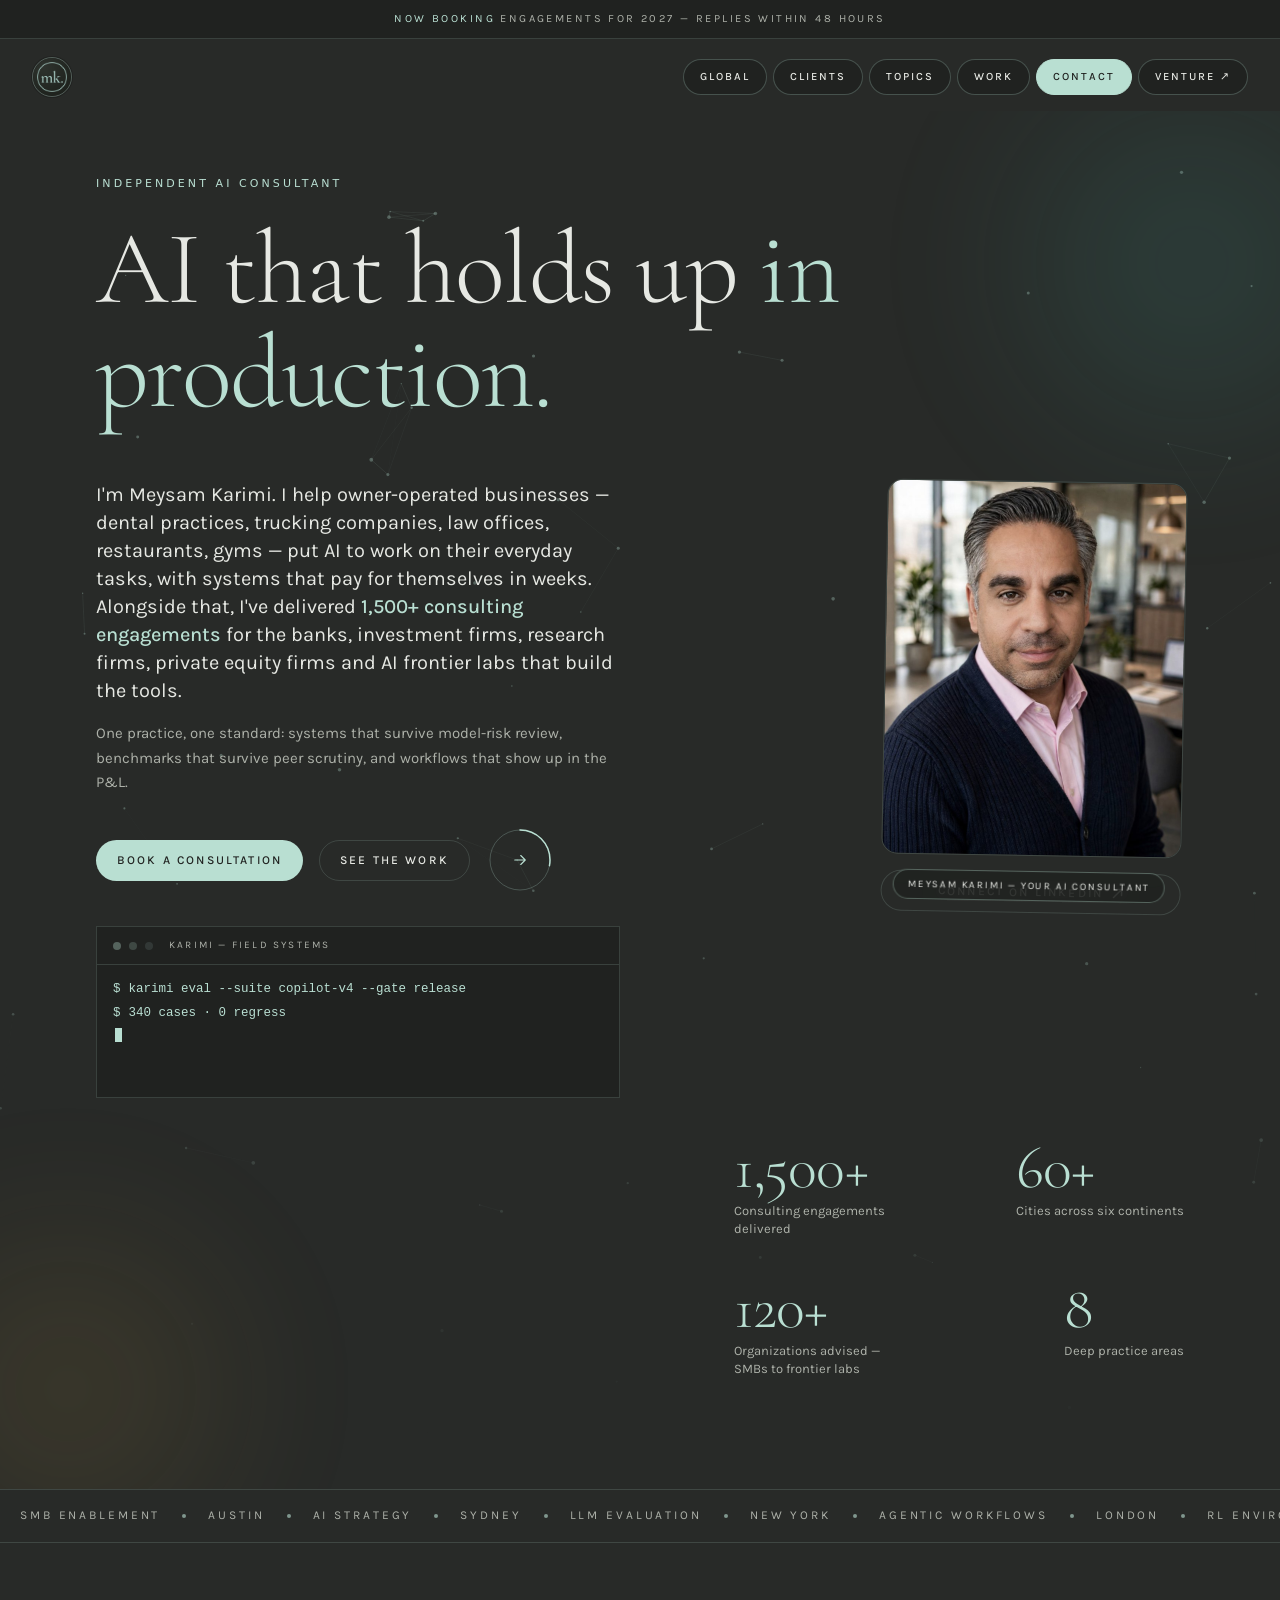
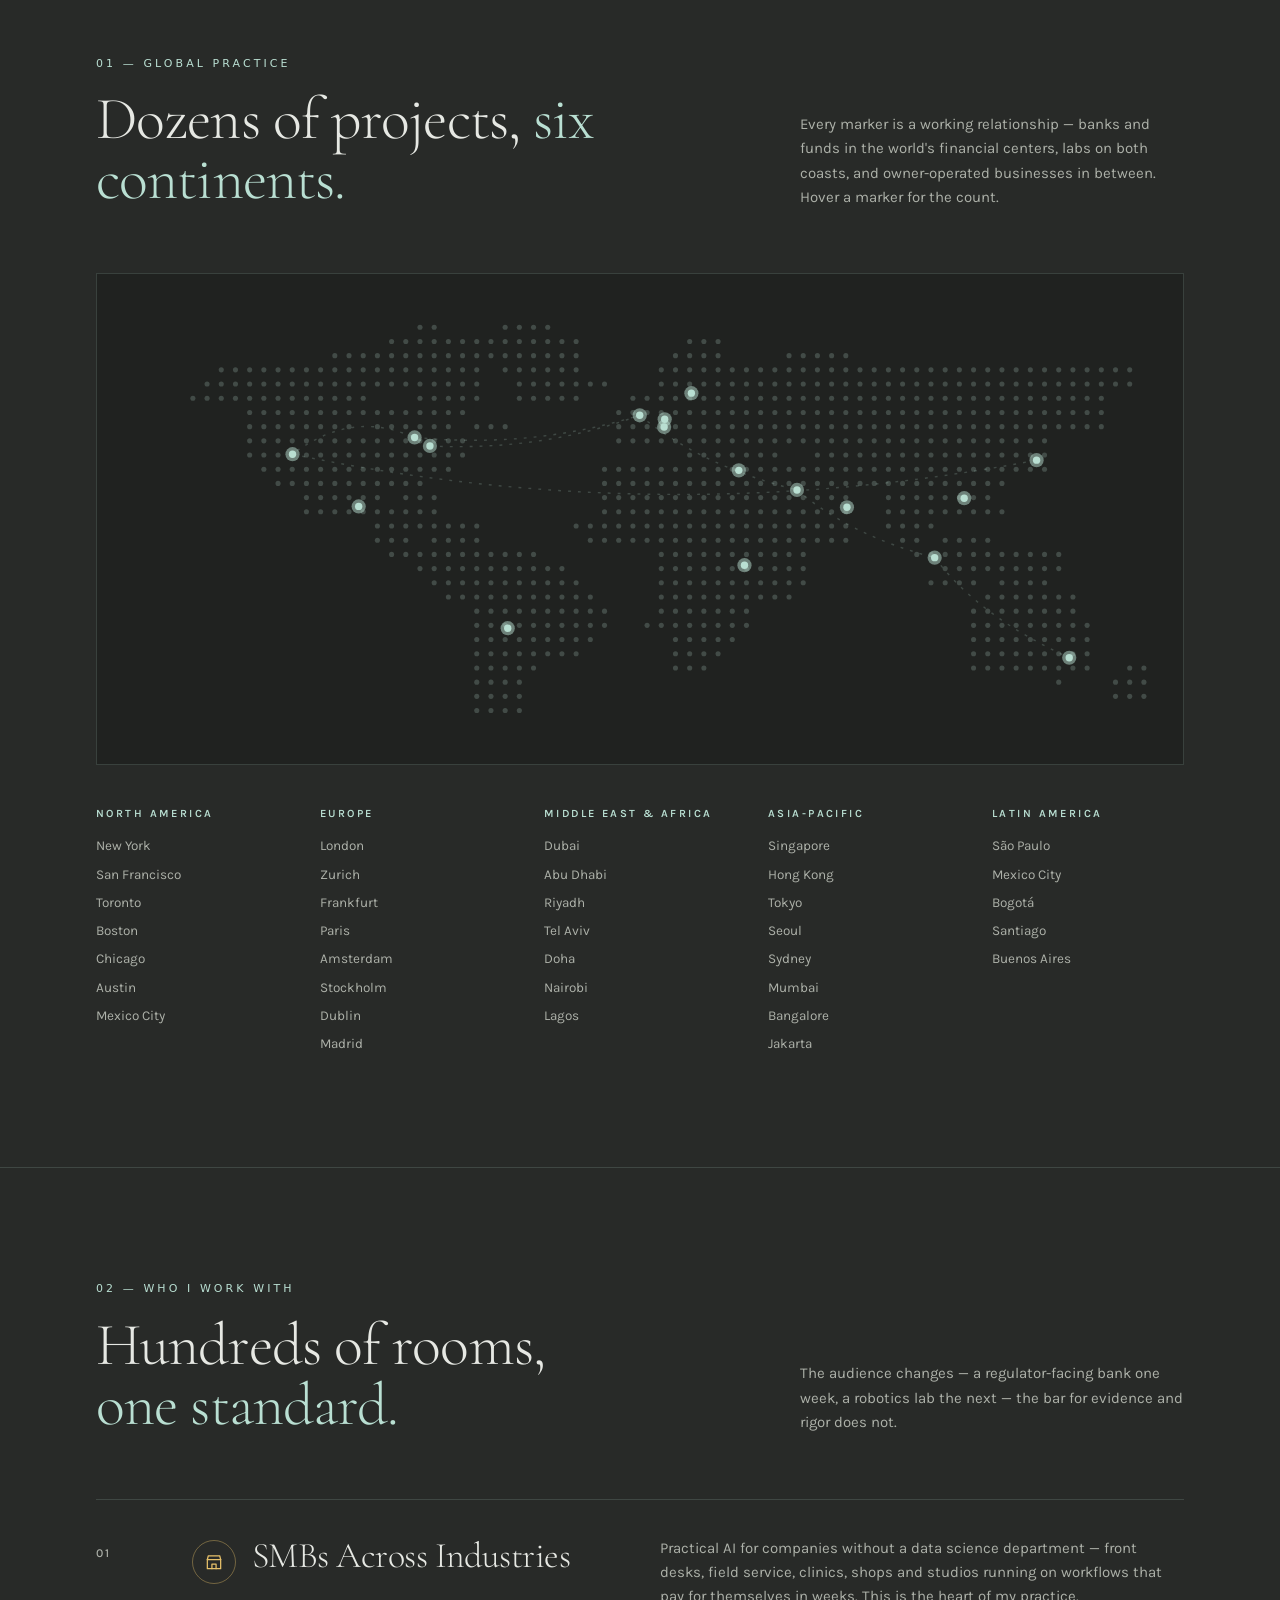
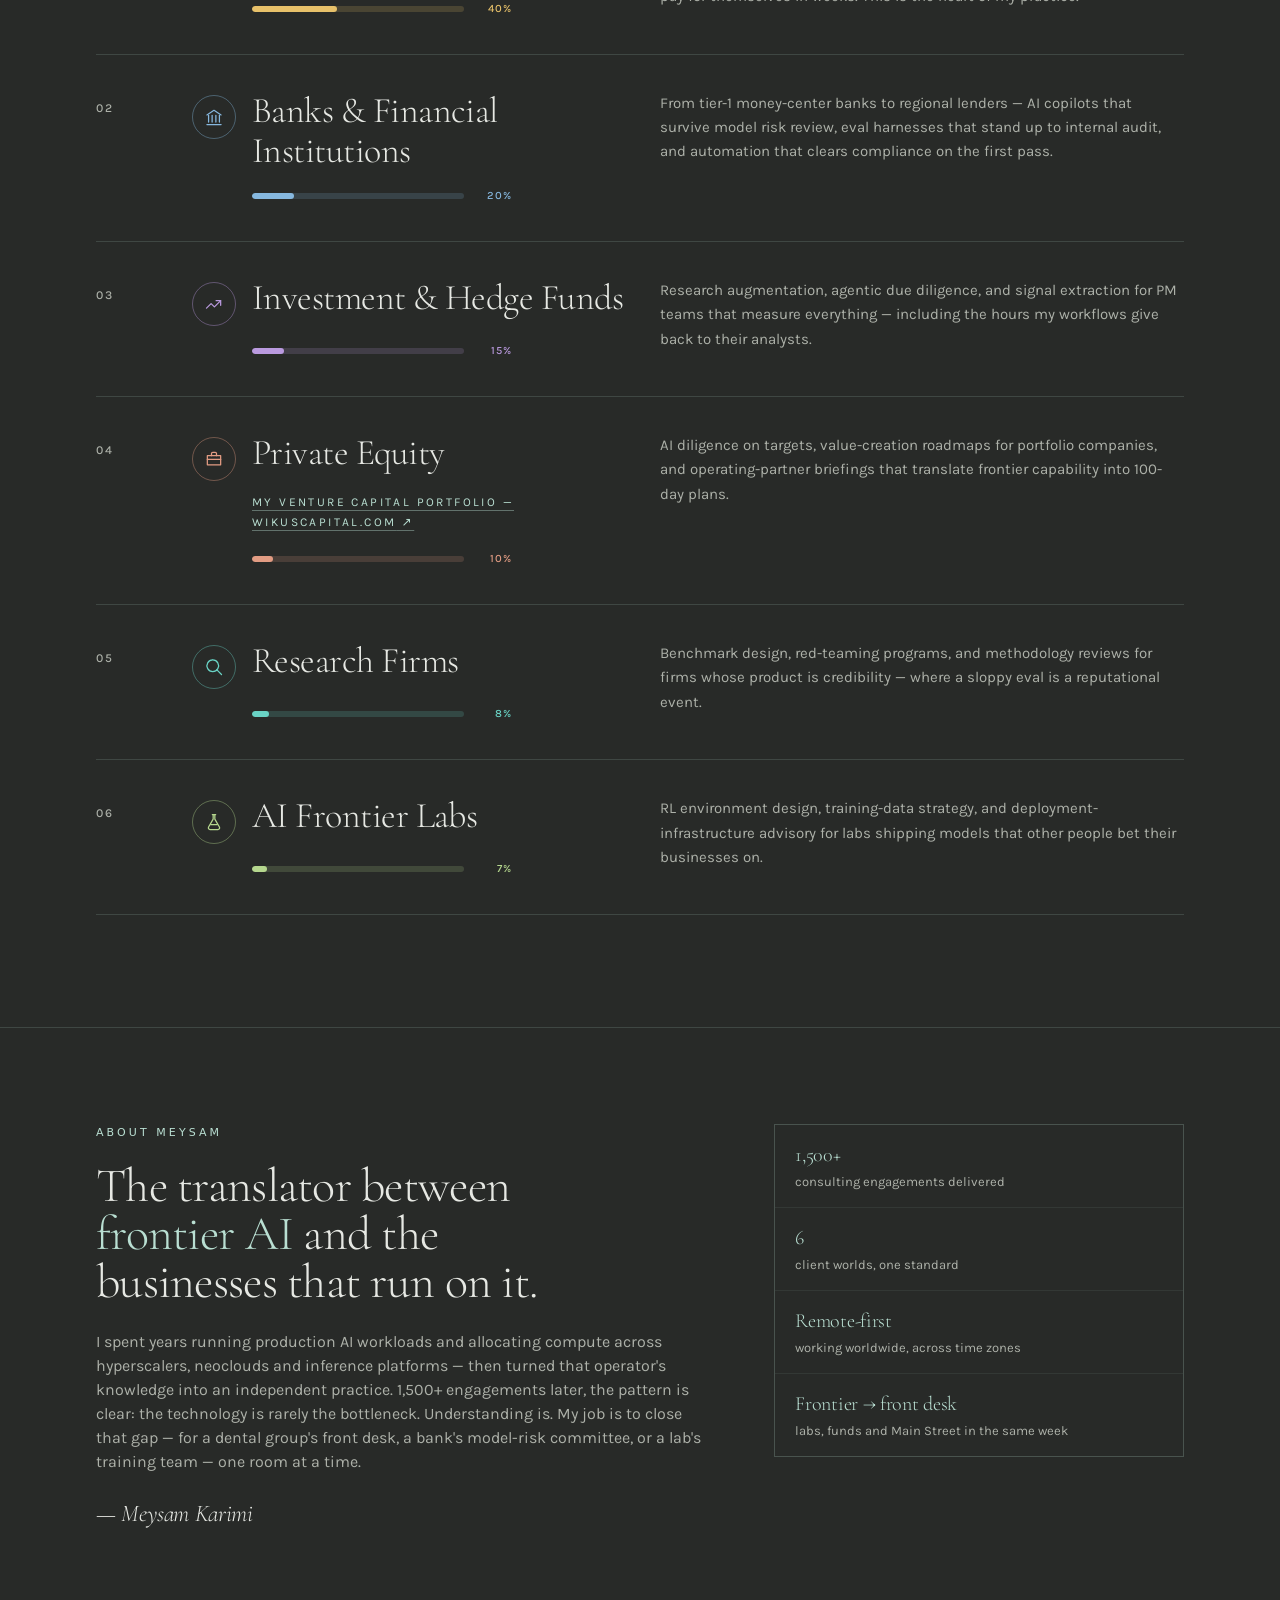
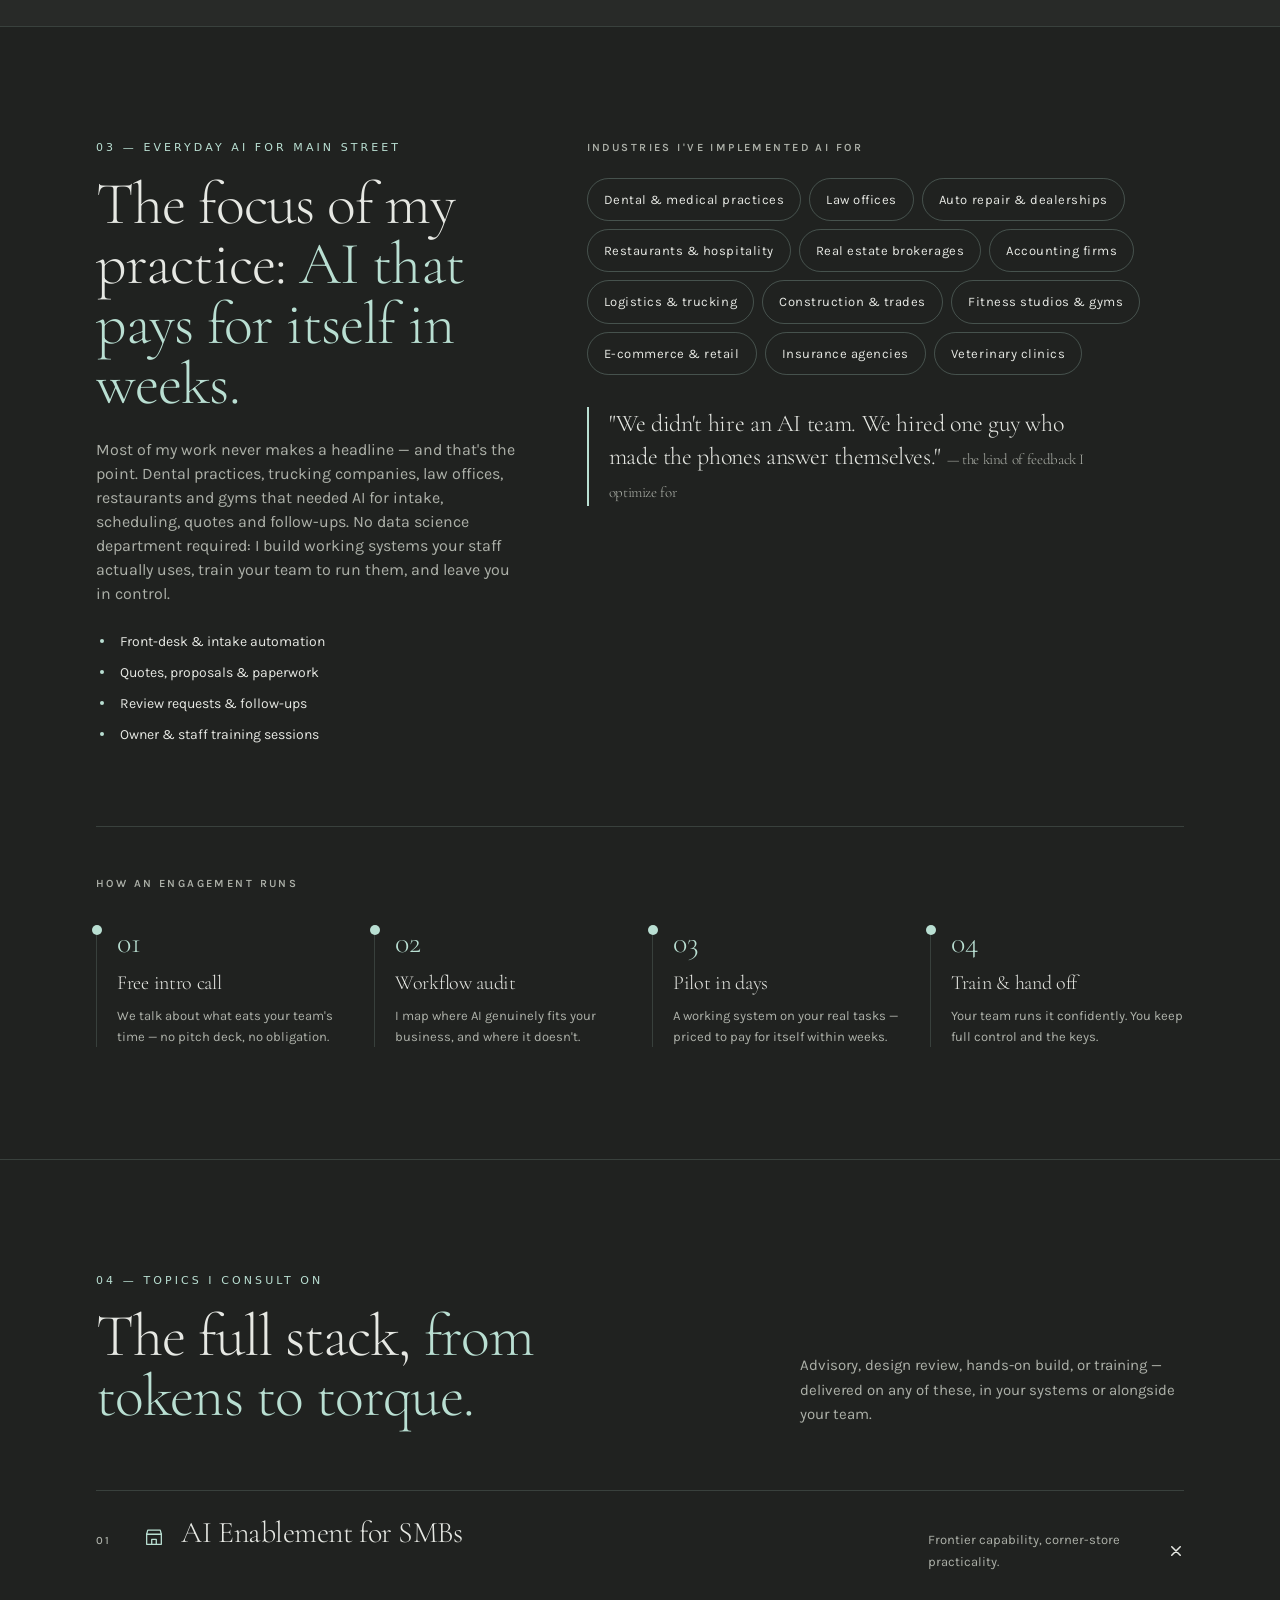
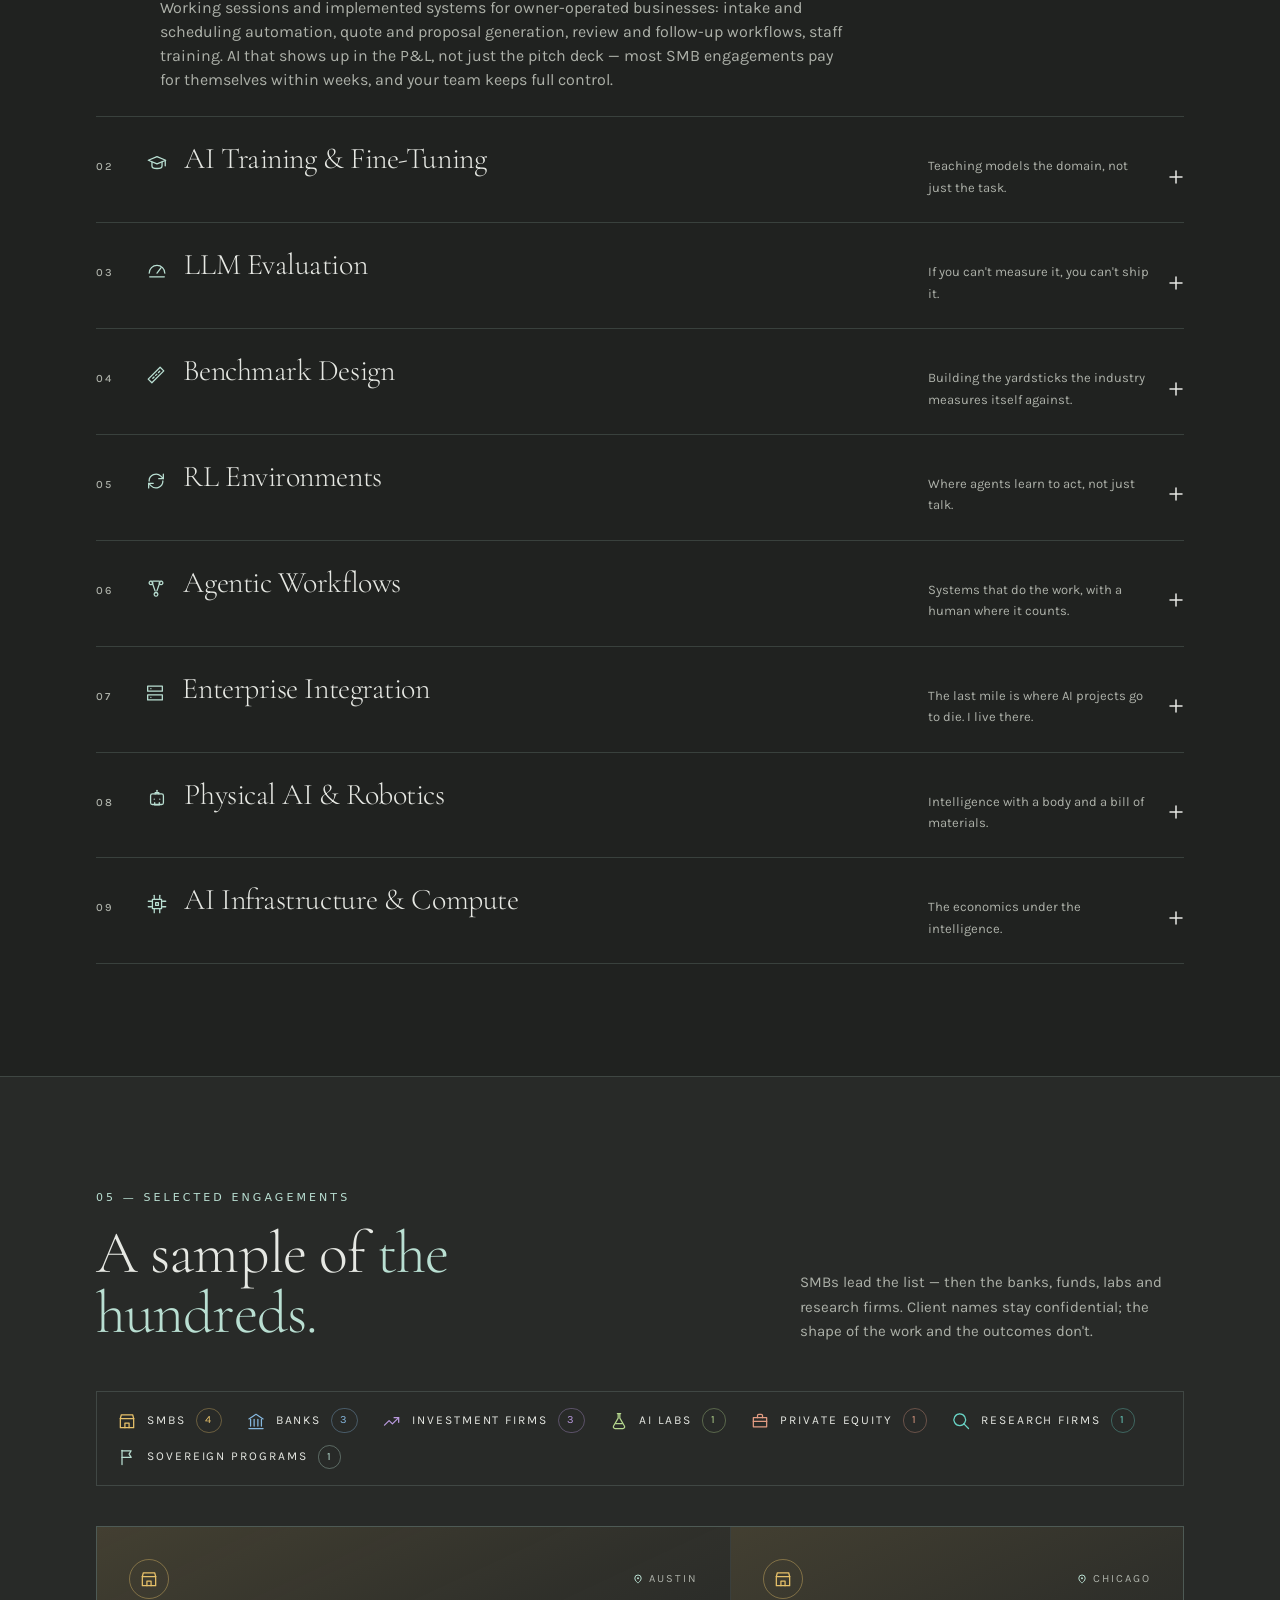
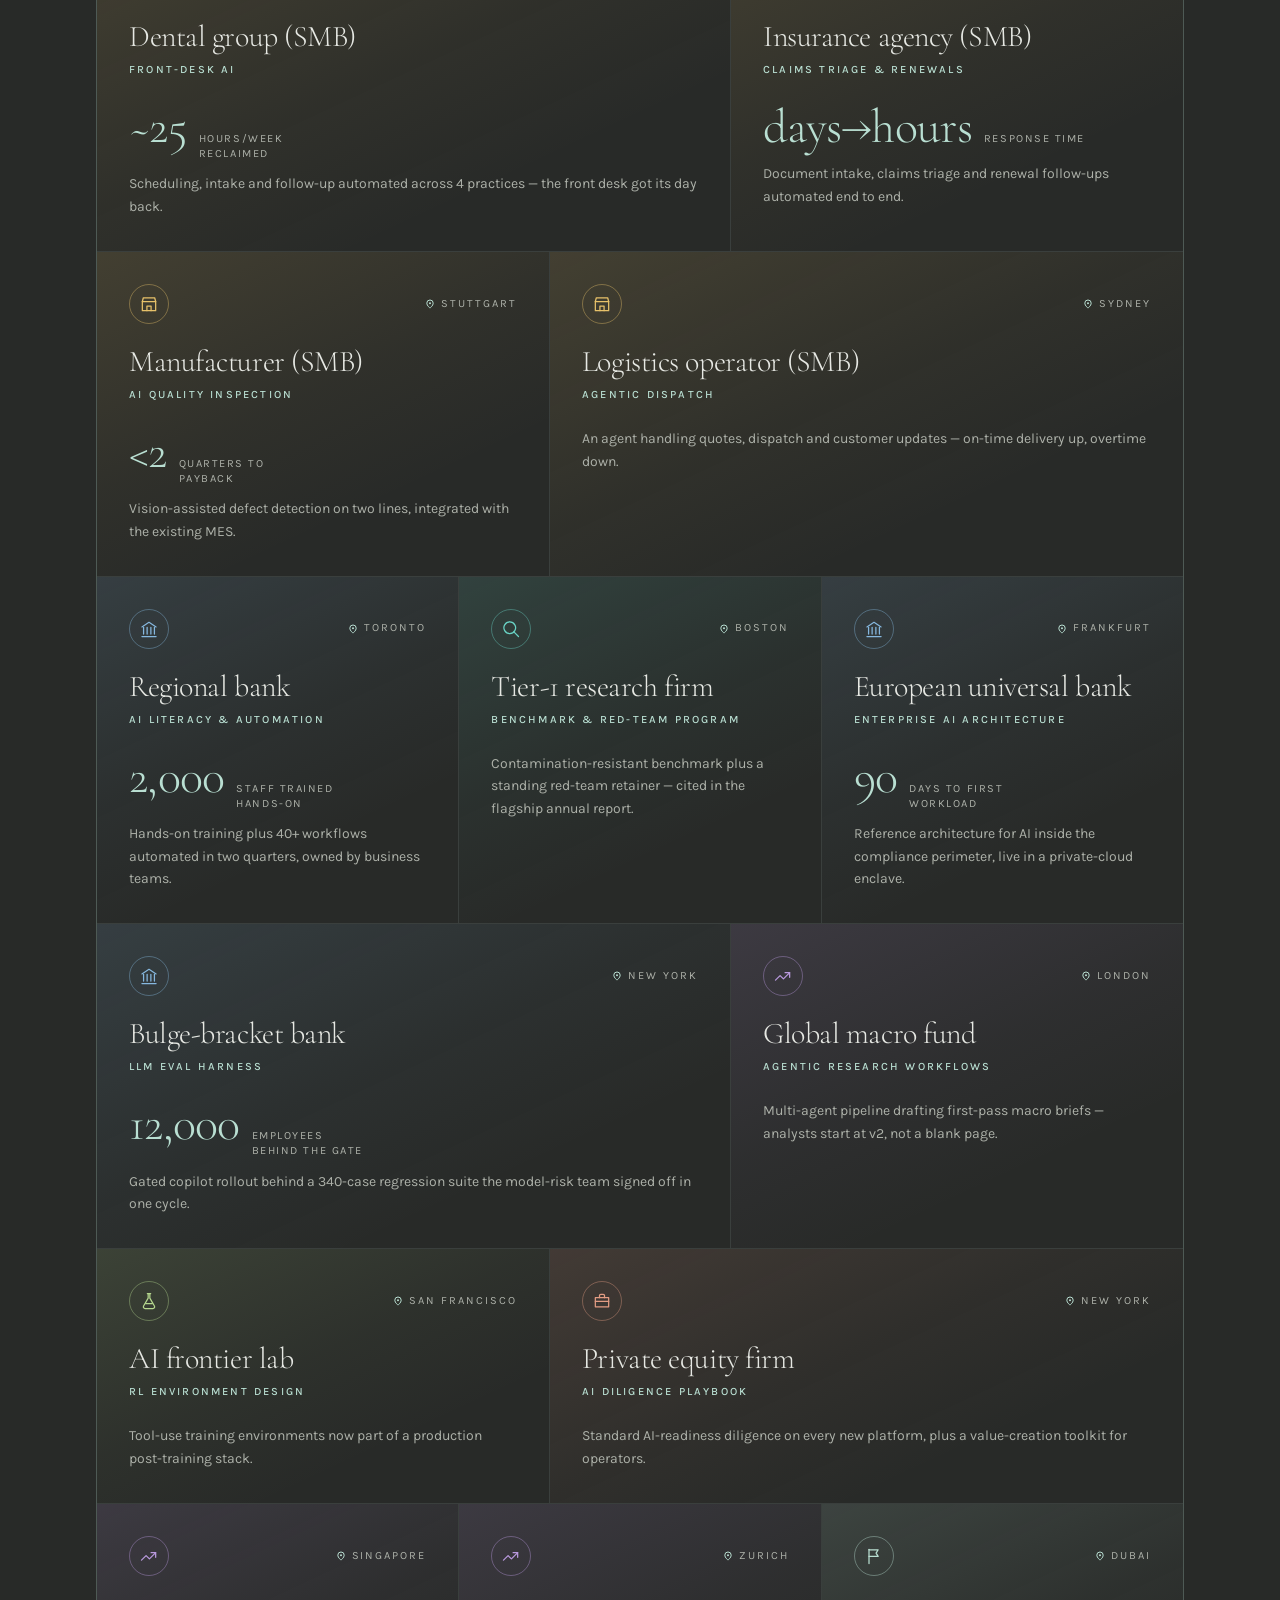
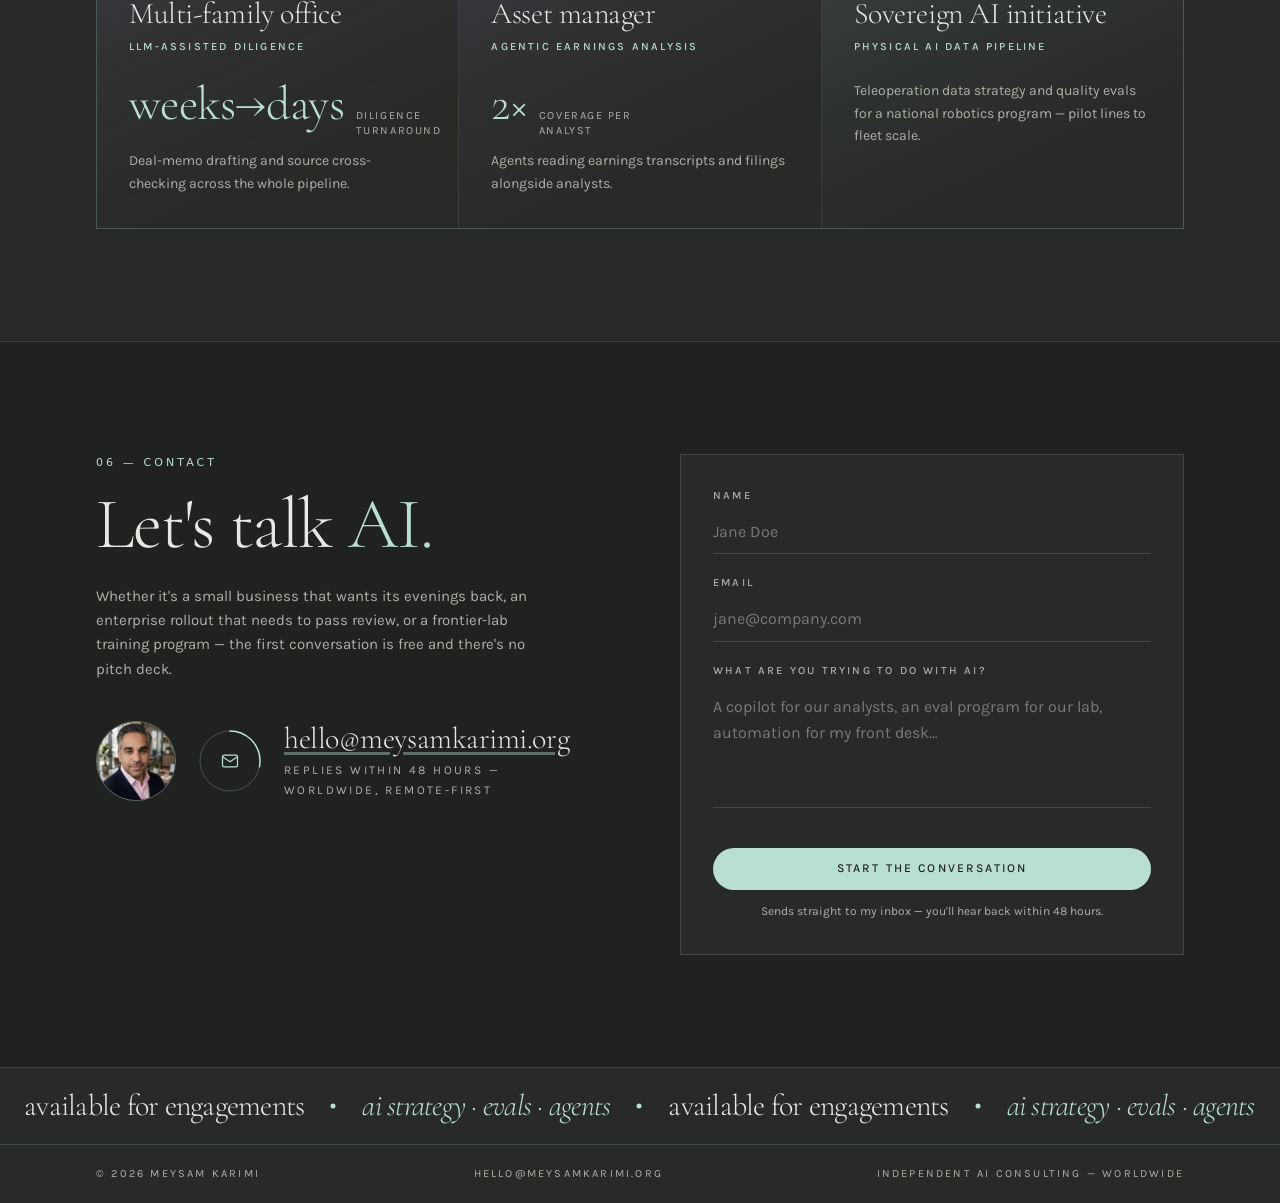
==== commit 3e4a7c95: "Add LinkedIn link under hero profile pic" ====
--- a/index.html
+++ b/index.html
@@ -15,7 +15,7 @@
       rel="stylesheet"
     />
     <title>Meysam Karimi — Independent AI Consultant</title>
-    <script type="module" crossorigin src="./assets/index-D-1P0Zgr.js"></script>
+    <script type="module" crossorigin src="./assets/index-DmhCN6lB.js"></script>
     <link rel="stylesheet" crossorigin href="./assets/index-DseOGRqd.css">
   </head>
   <body>
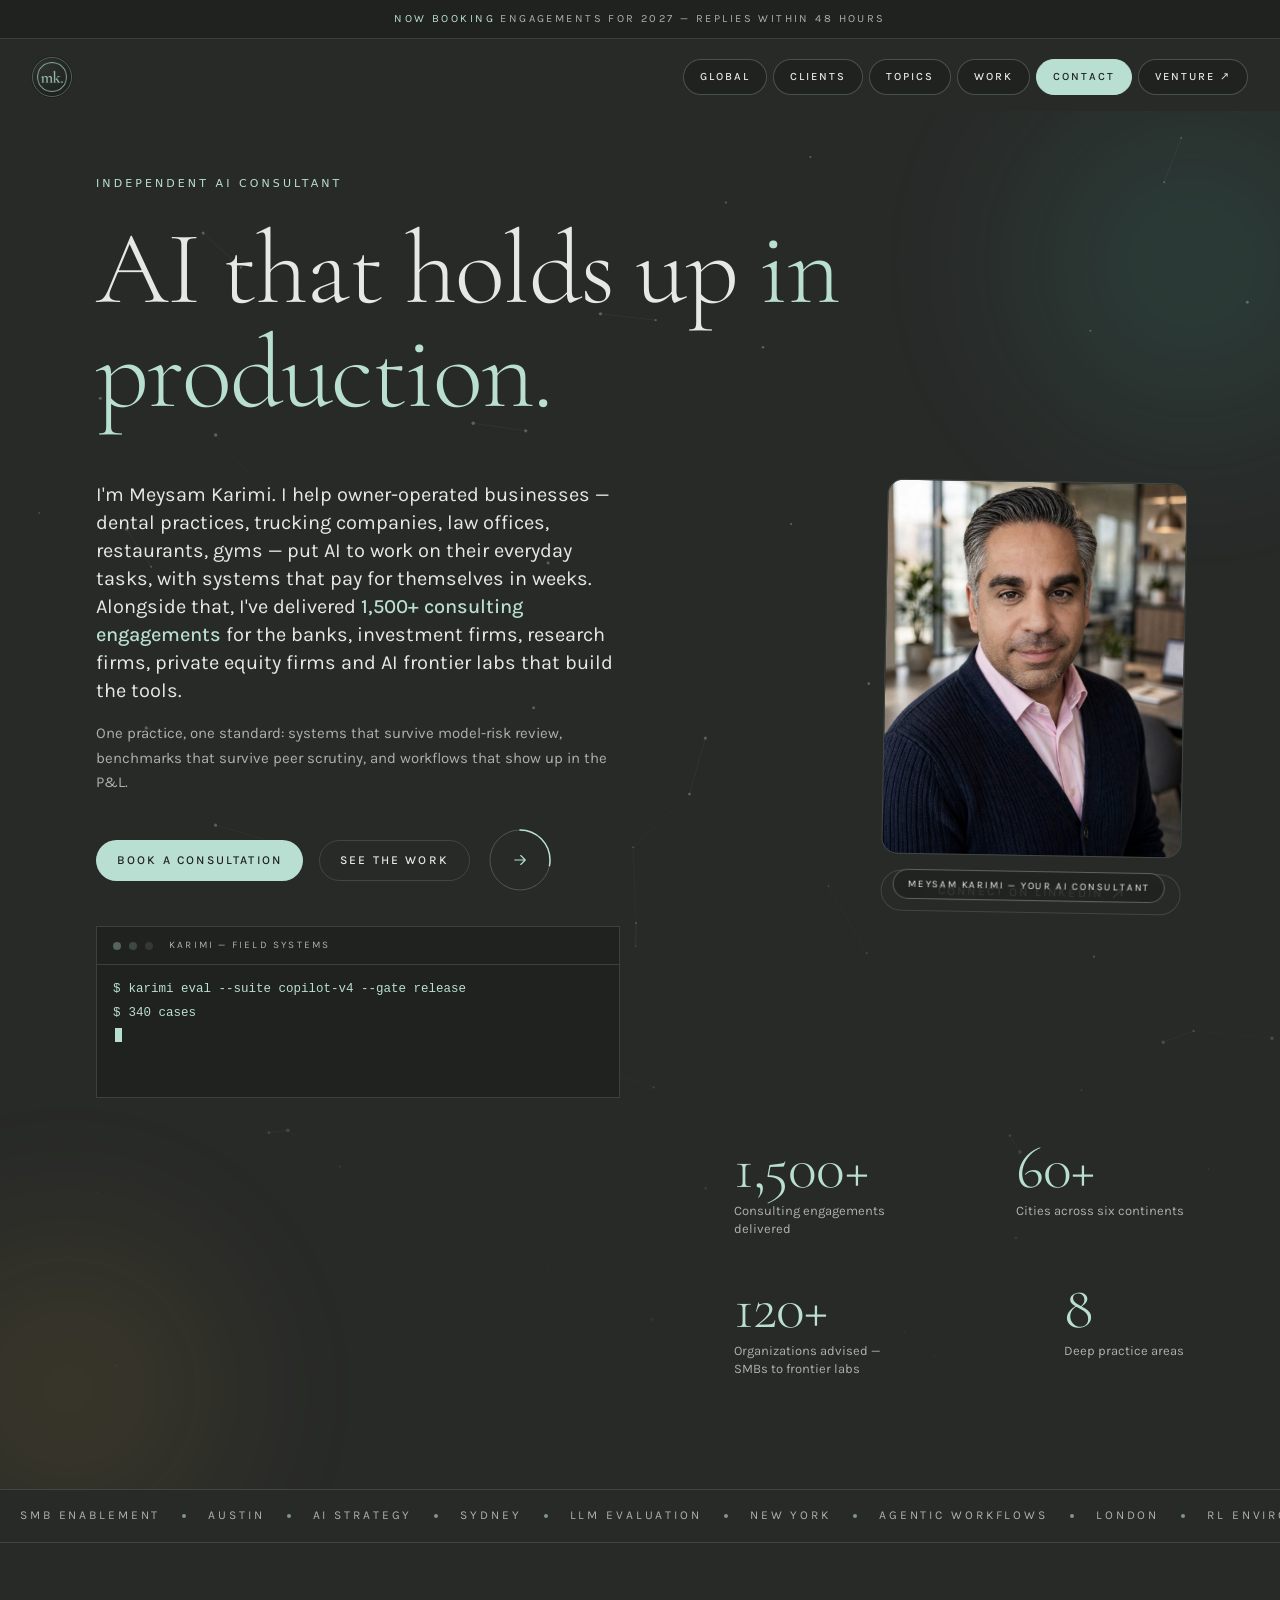
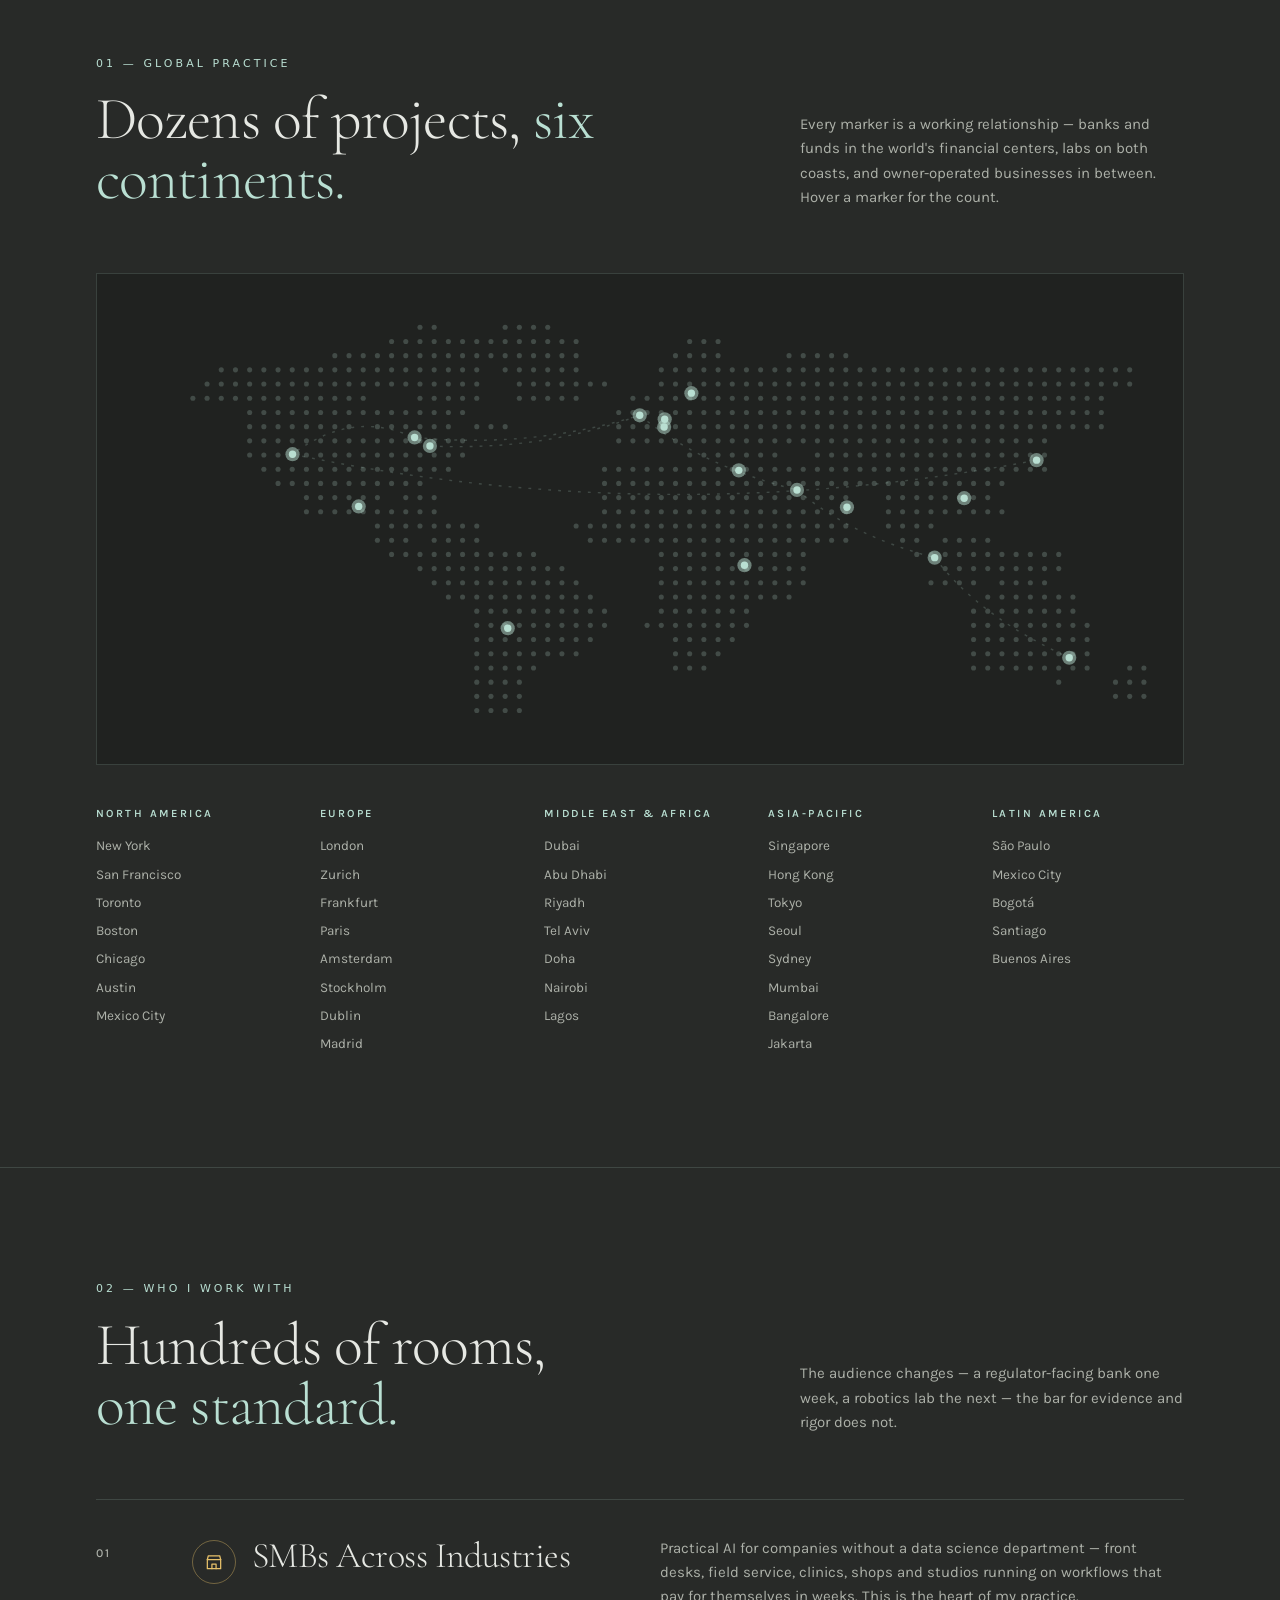
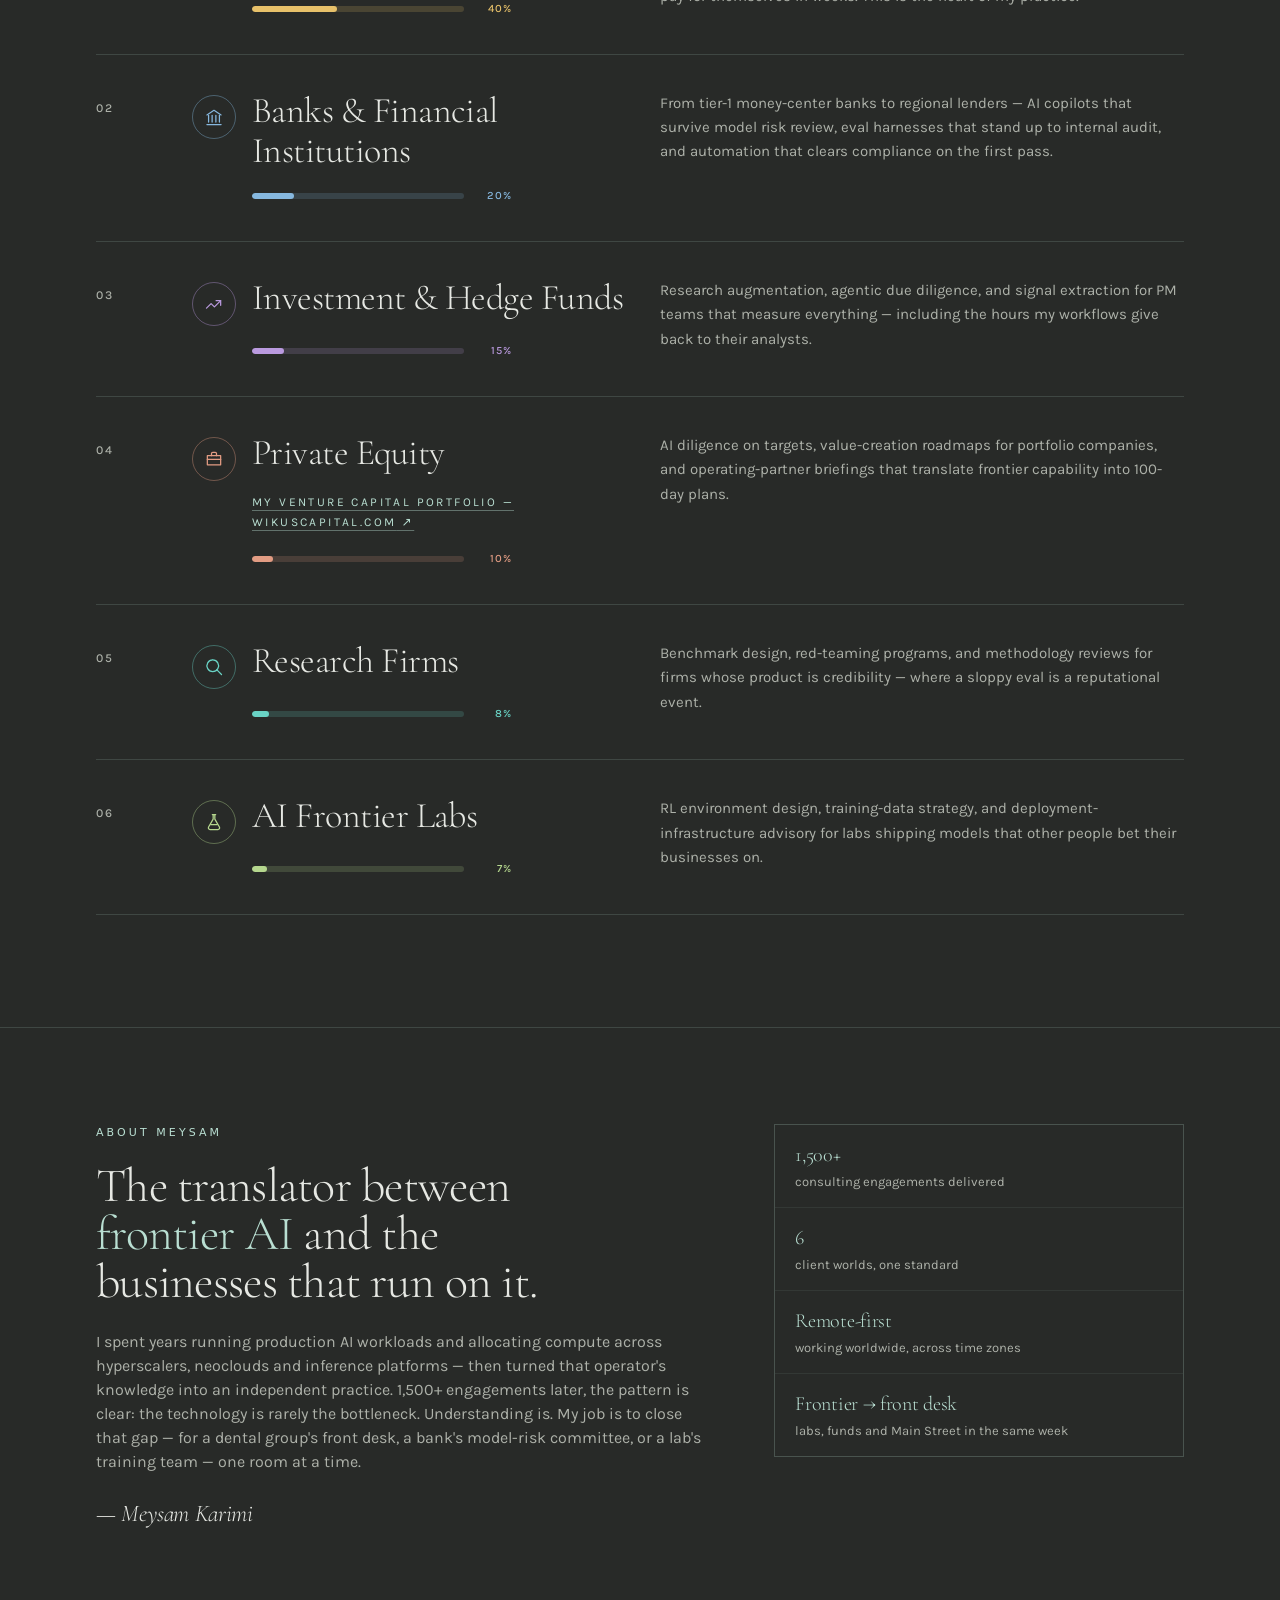
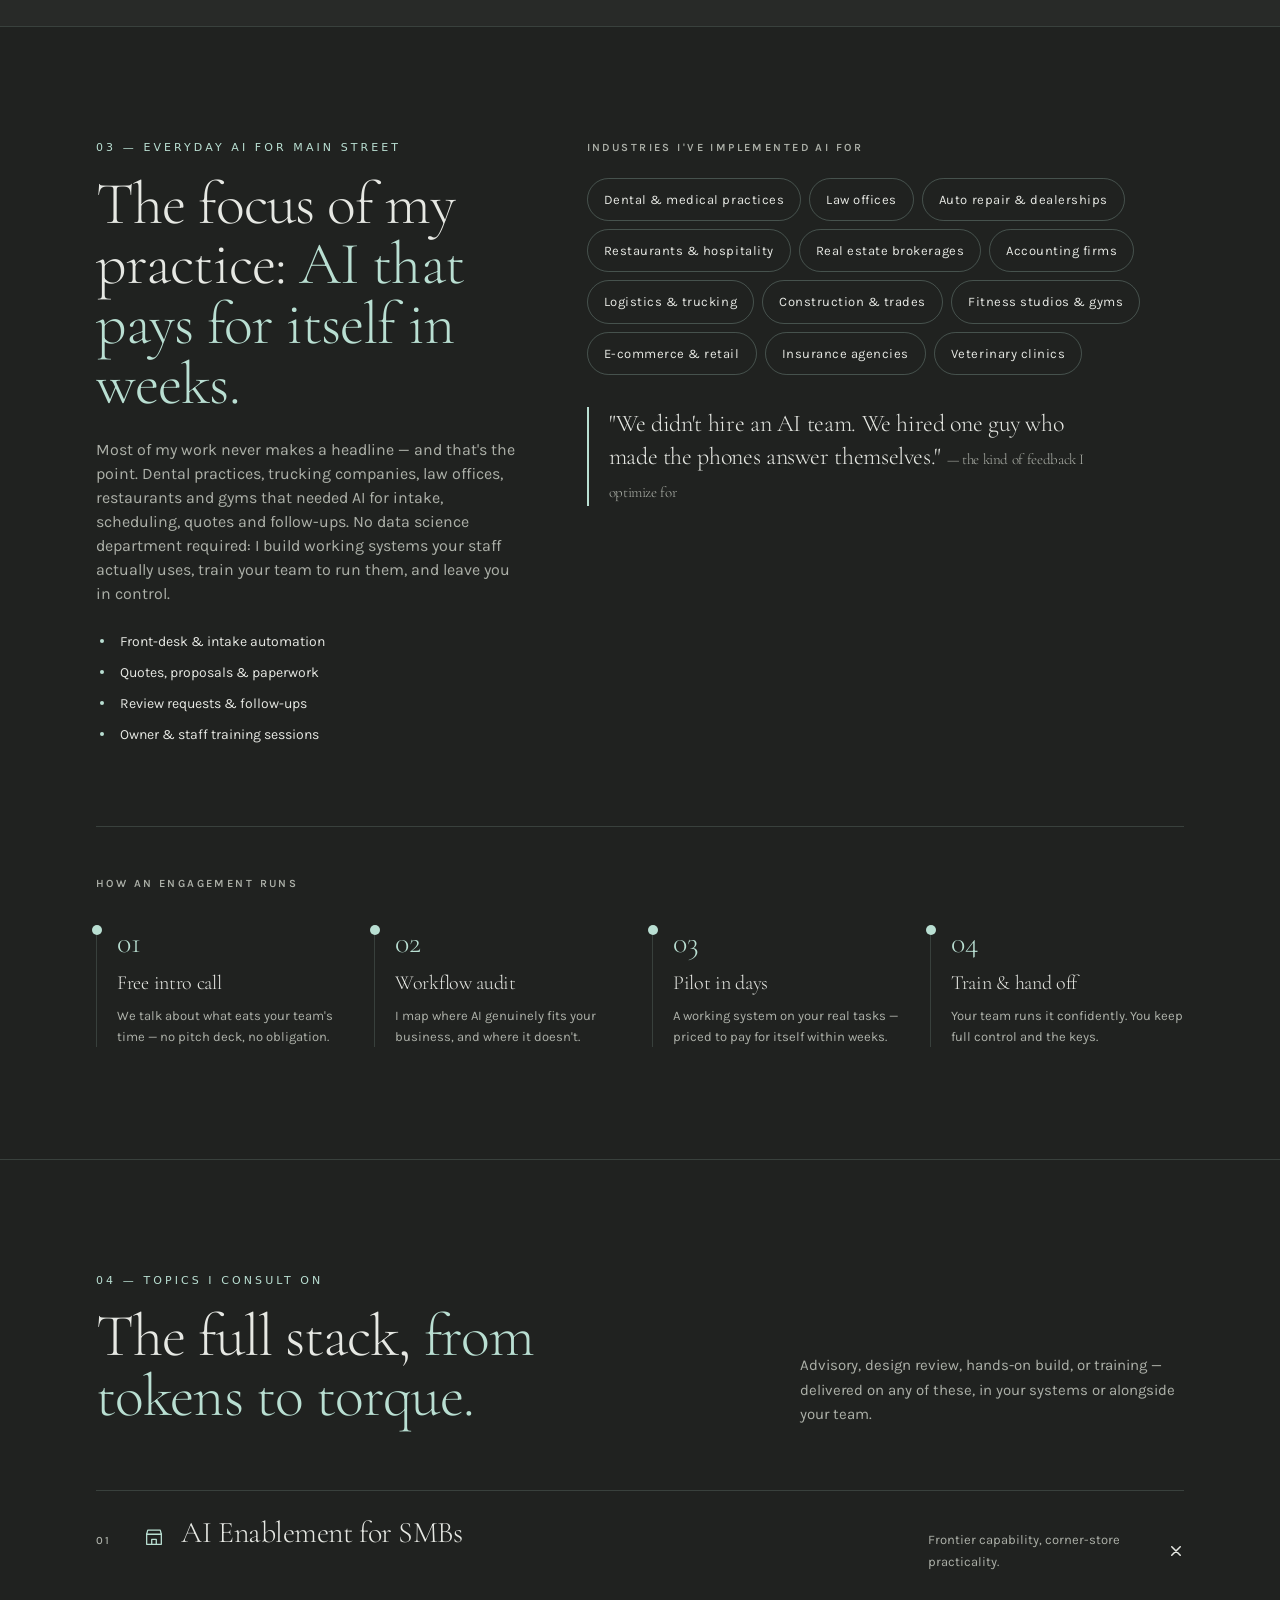
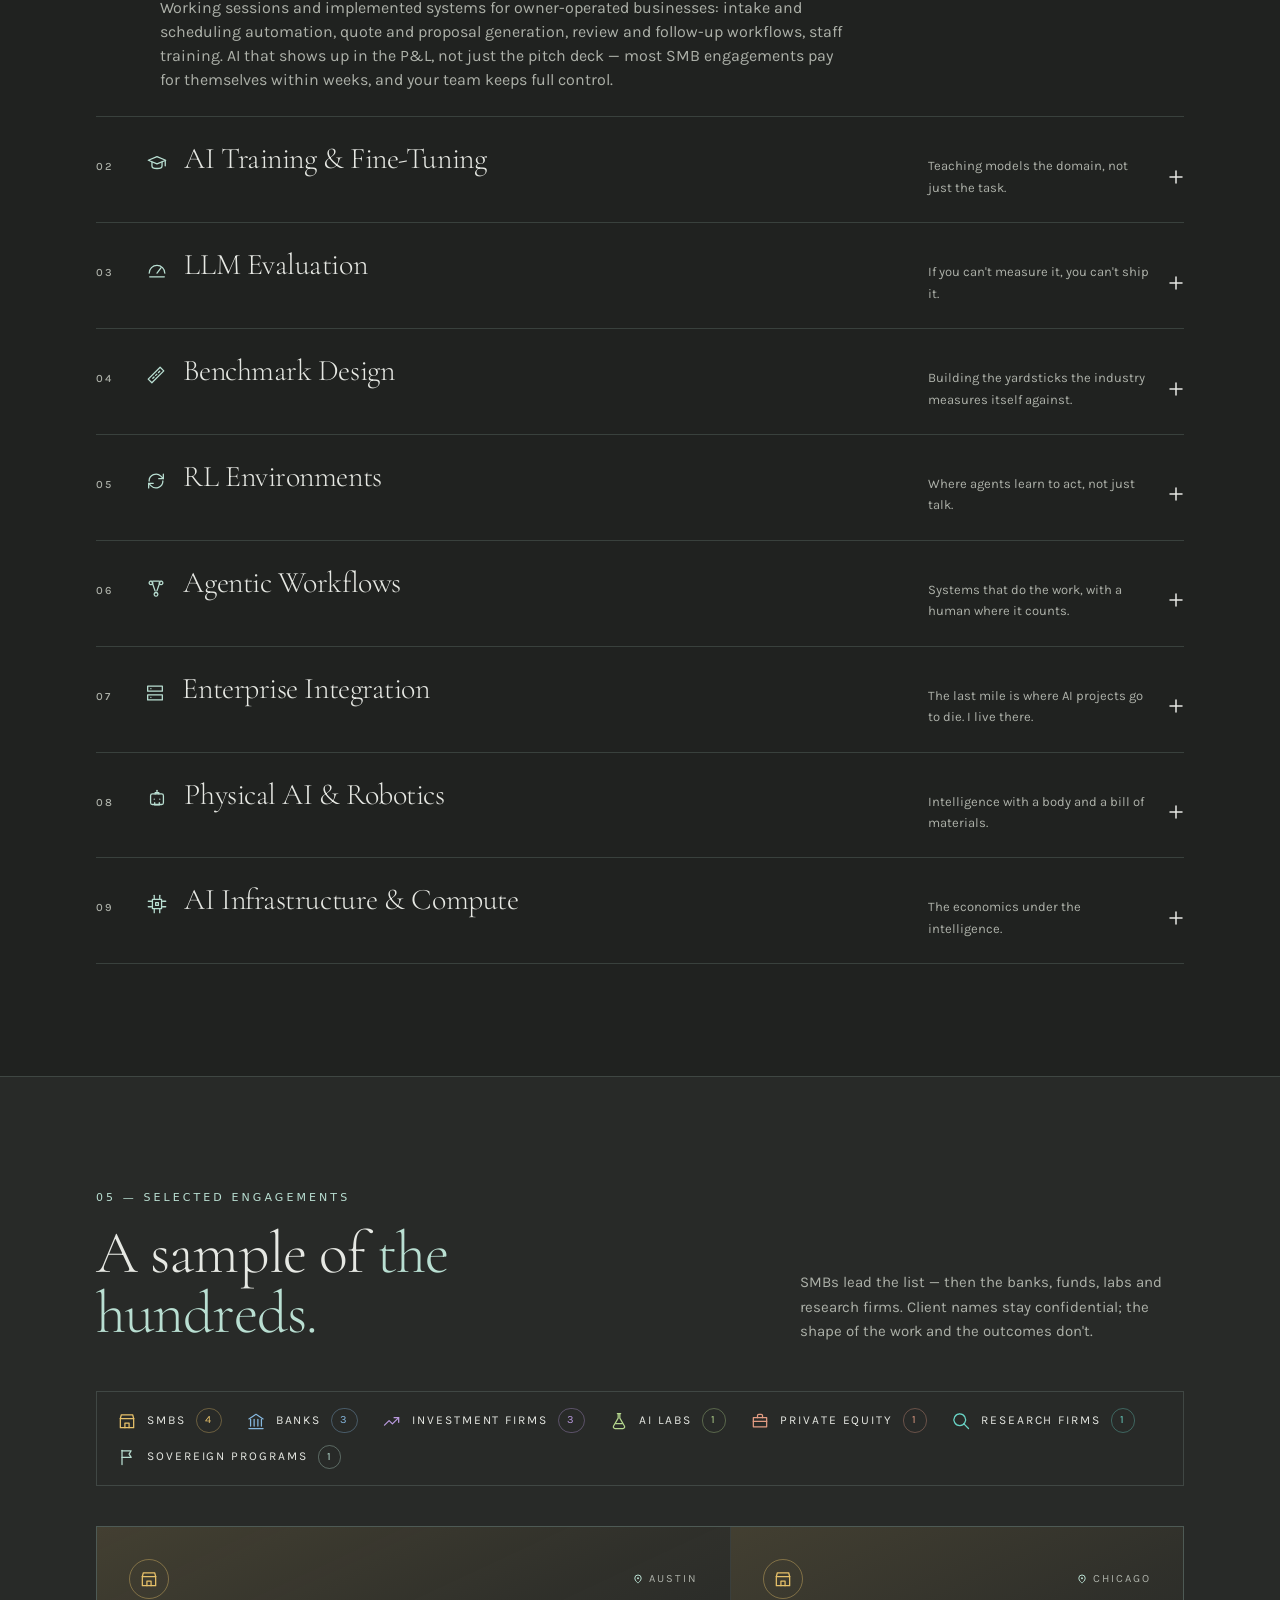
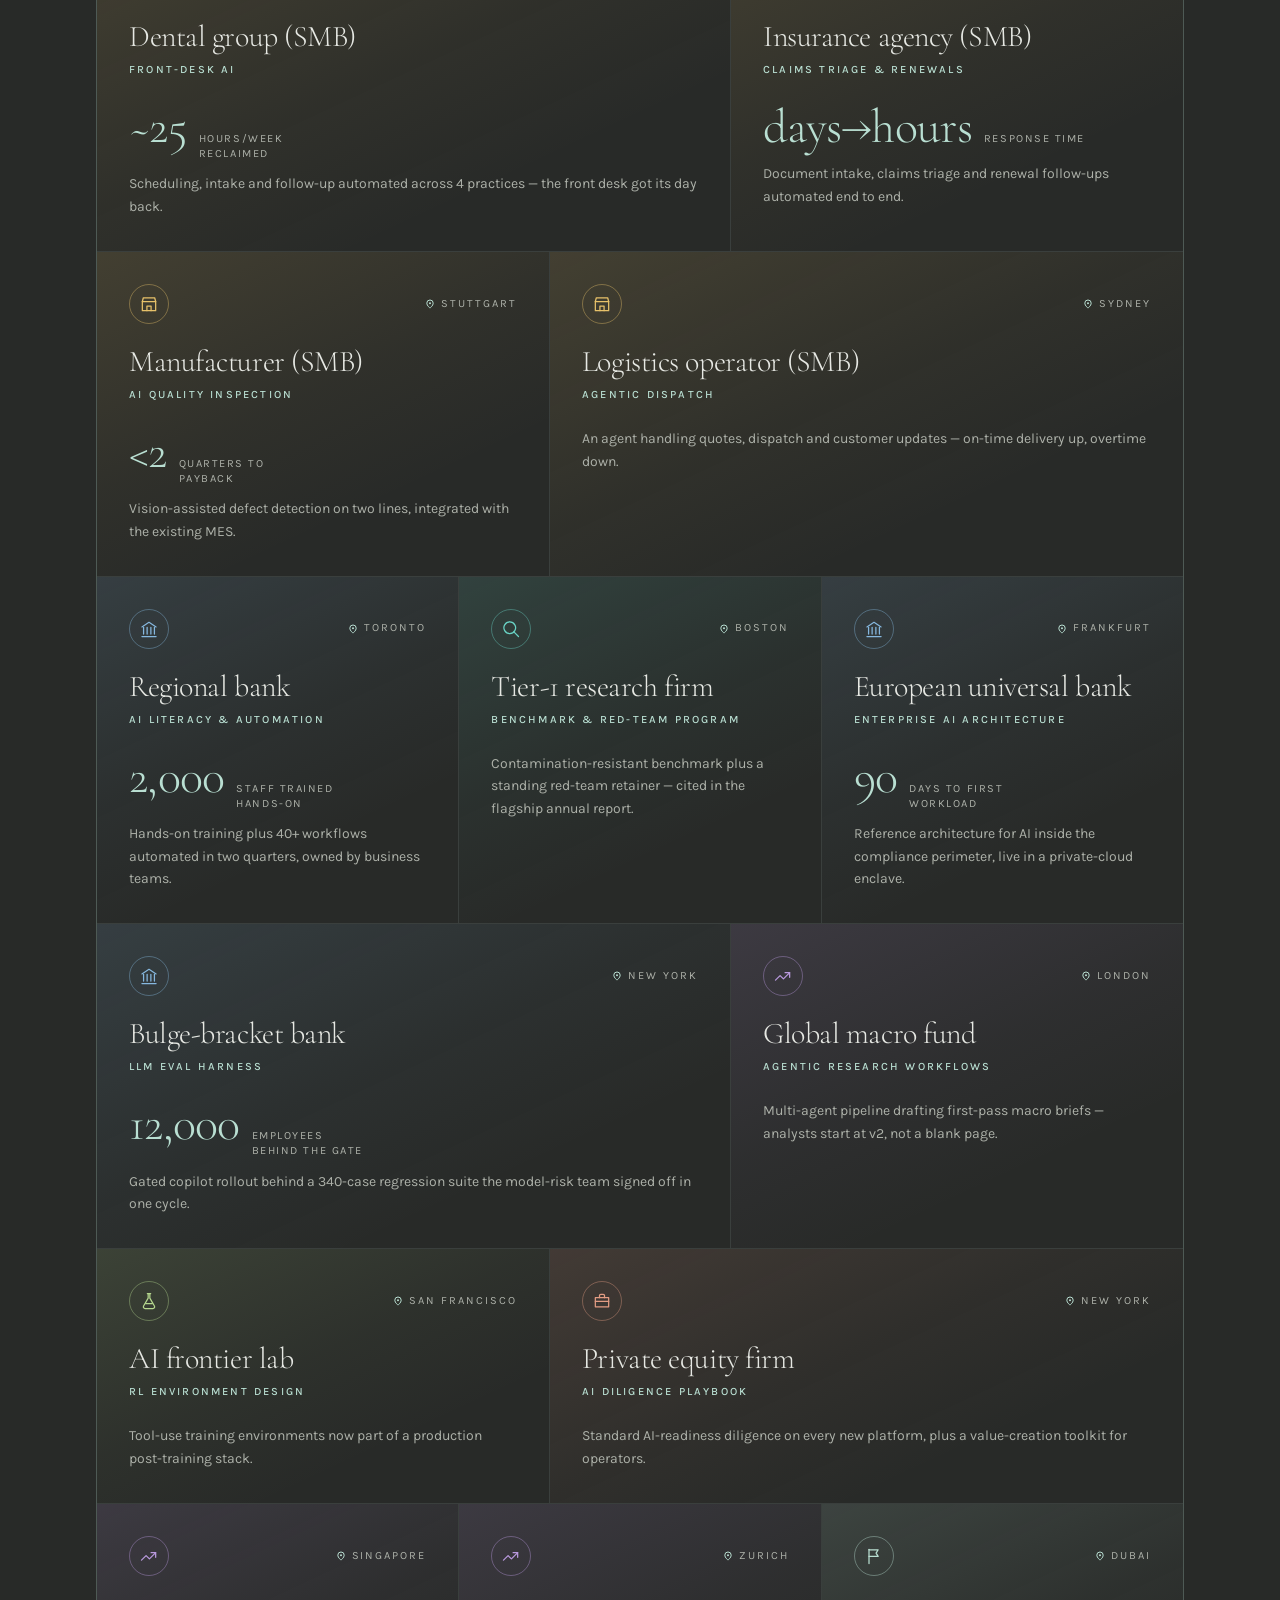
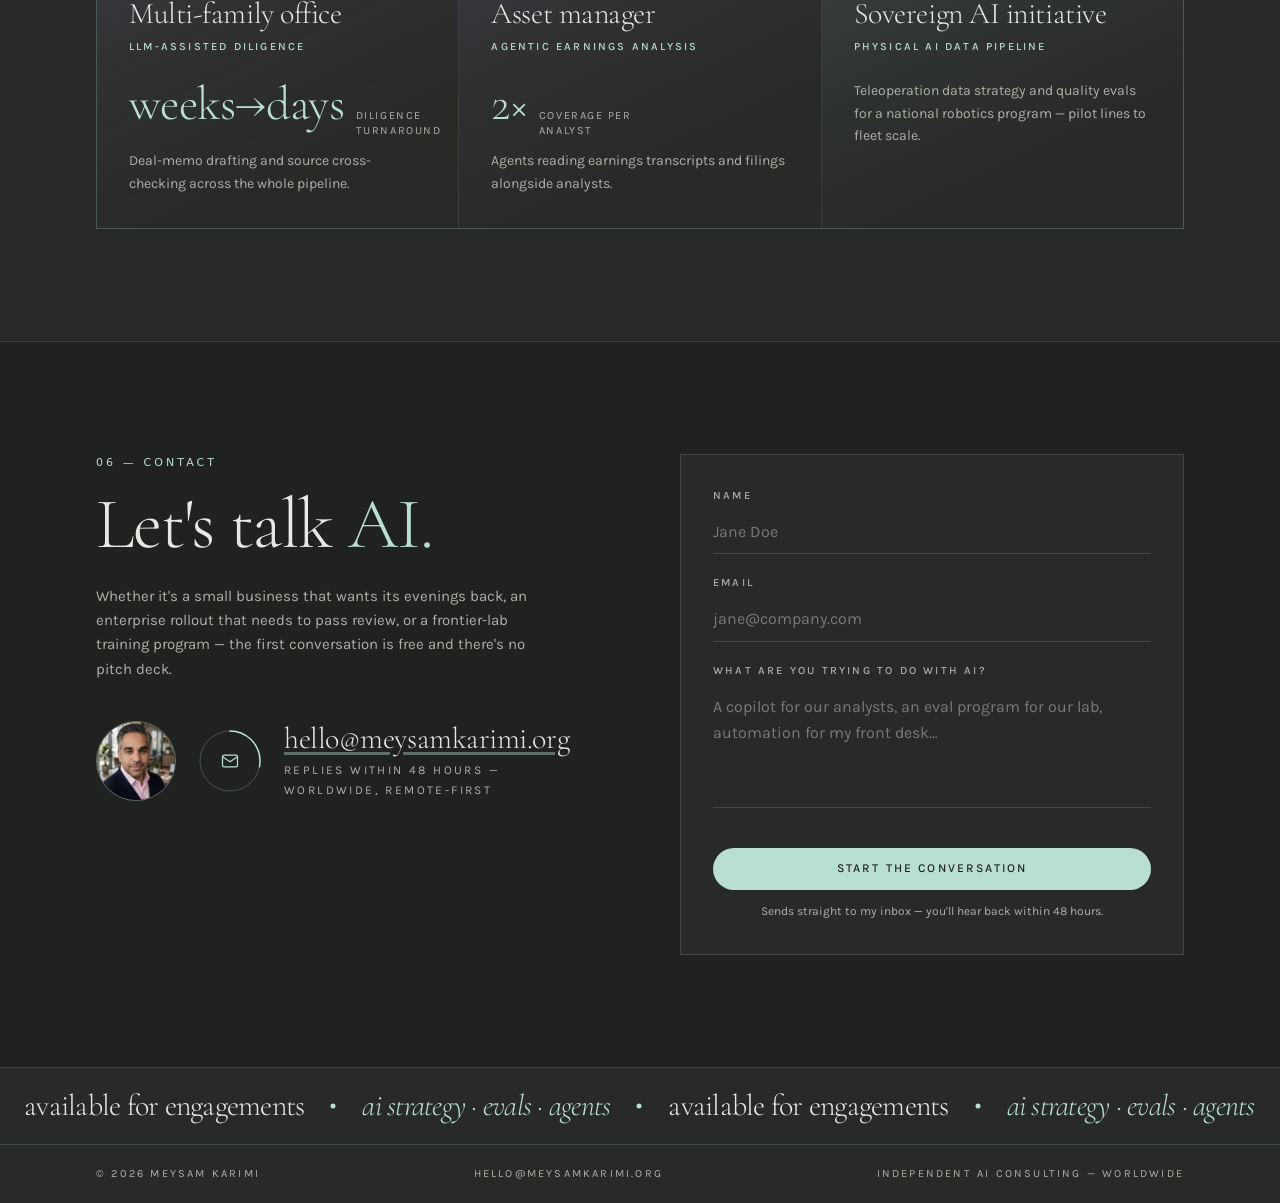
==== commit 78844341: "Fix LinkedIn URL to linkedin.com/in/meysam" ====
--- a/index.html
+++ b/index.html
@@ -15,7 +15,7 @@
       rel="stylesheet"
     />
     <title>Meysam Karimi — Independent AI Consultant</title>
-    <script type="module" crossorigin src="./assets/index-DmhCN6lB.js"></script>
+    <script type="module" crossorigin src="./assets/index-g9GSA5P6.js"></script>
     <link rel="stylesheet" crossorigin href="./assets/index-DseOGRqd.css">
   </head>
   <body>
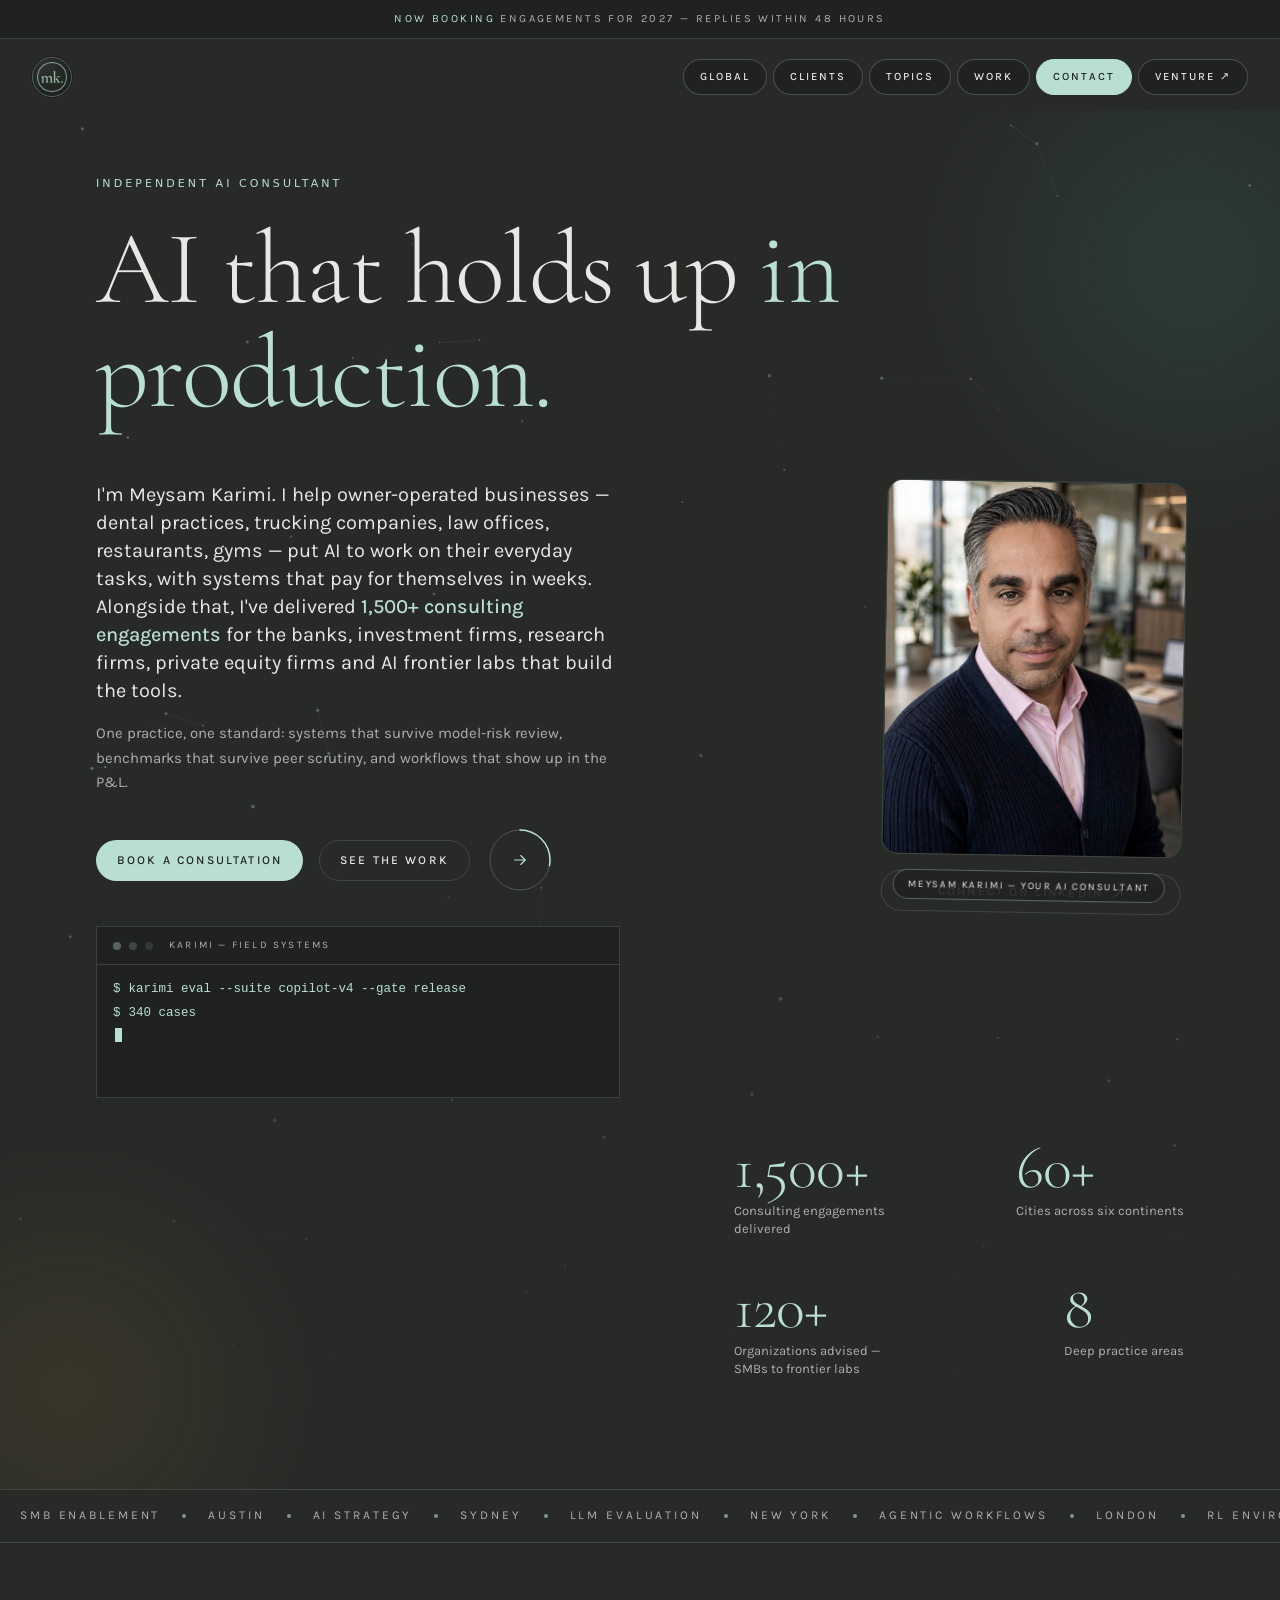
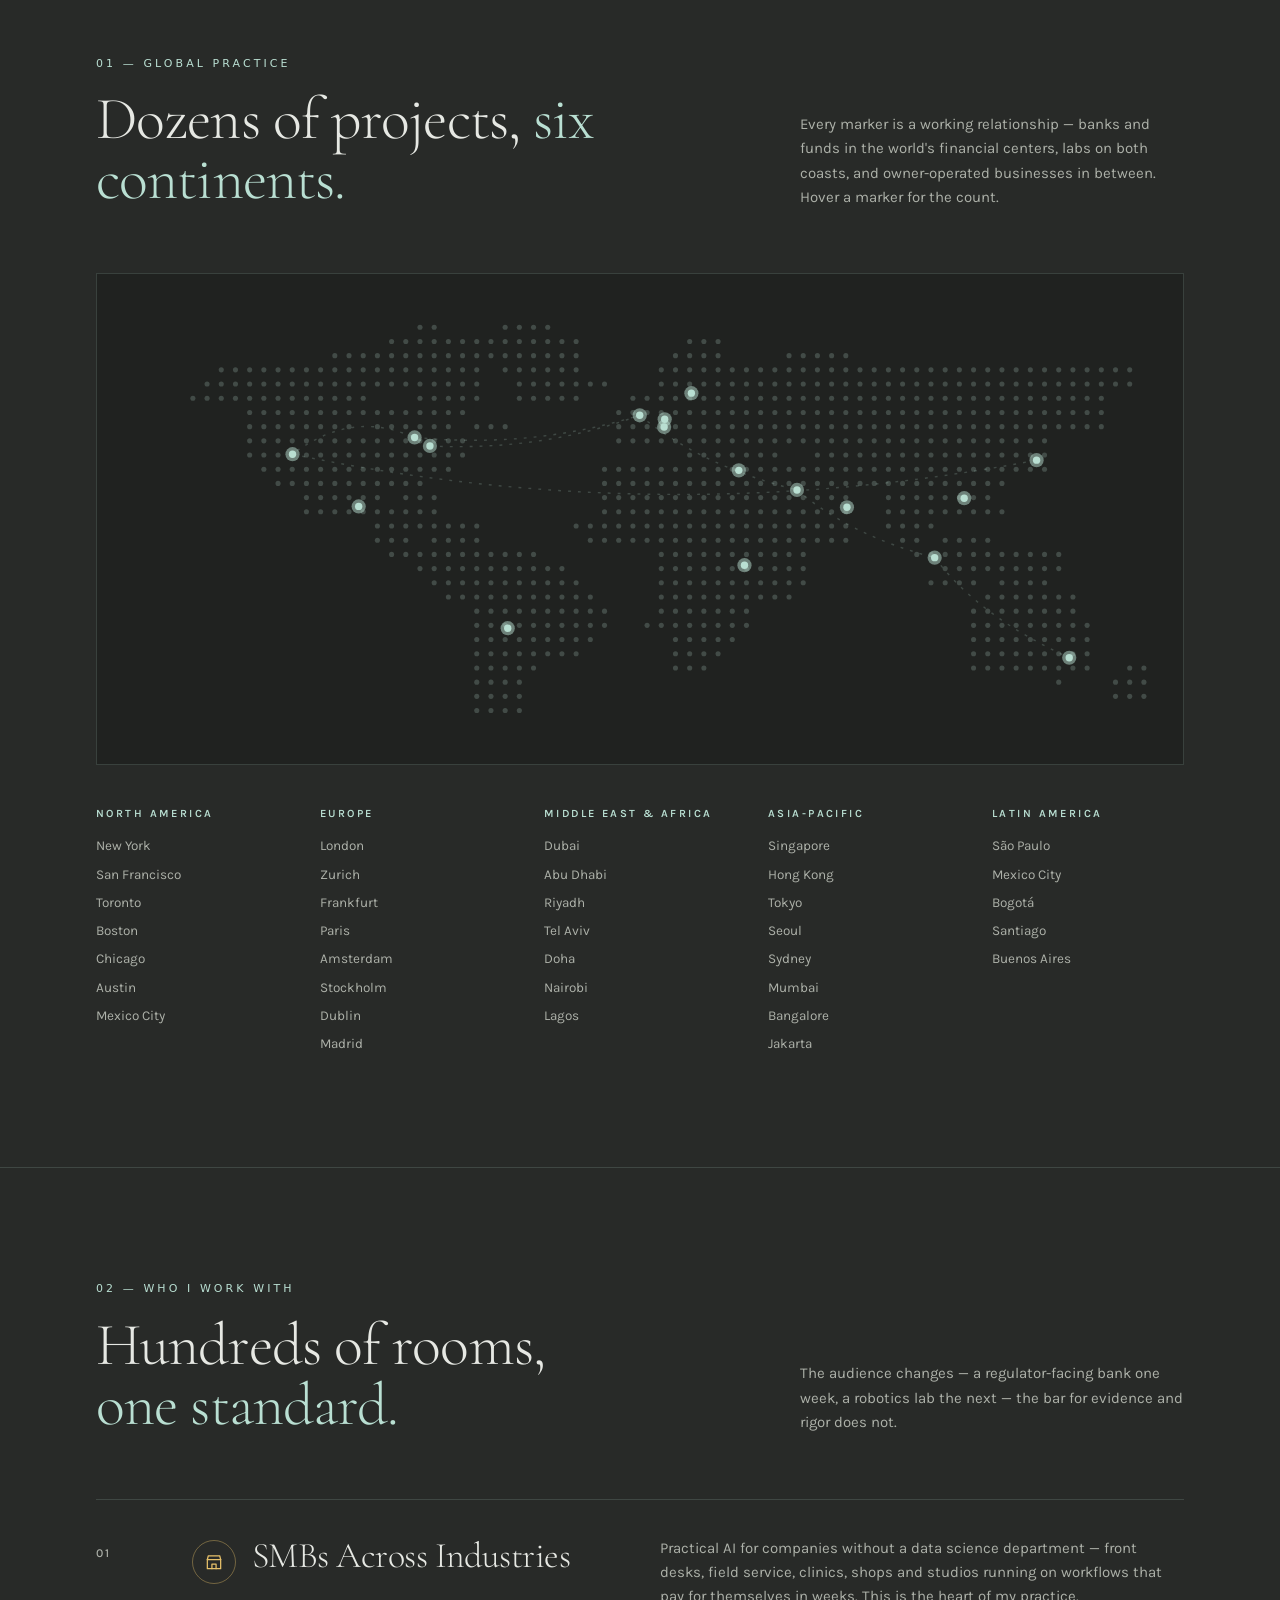
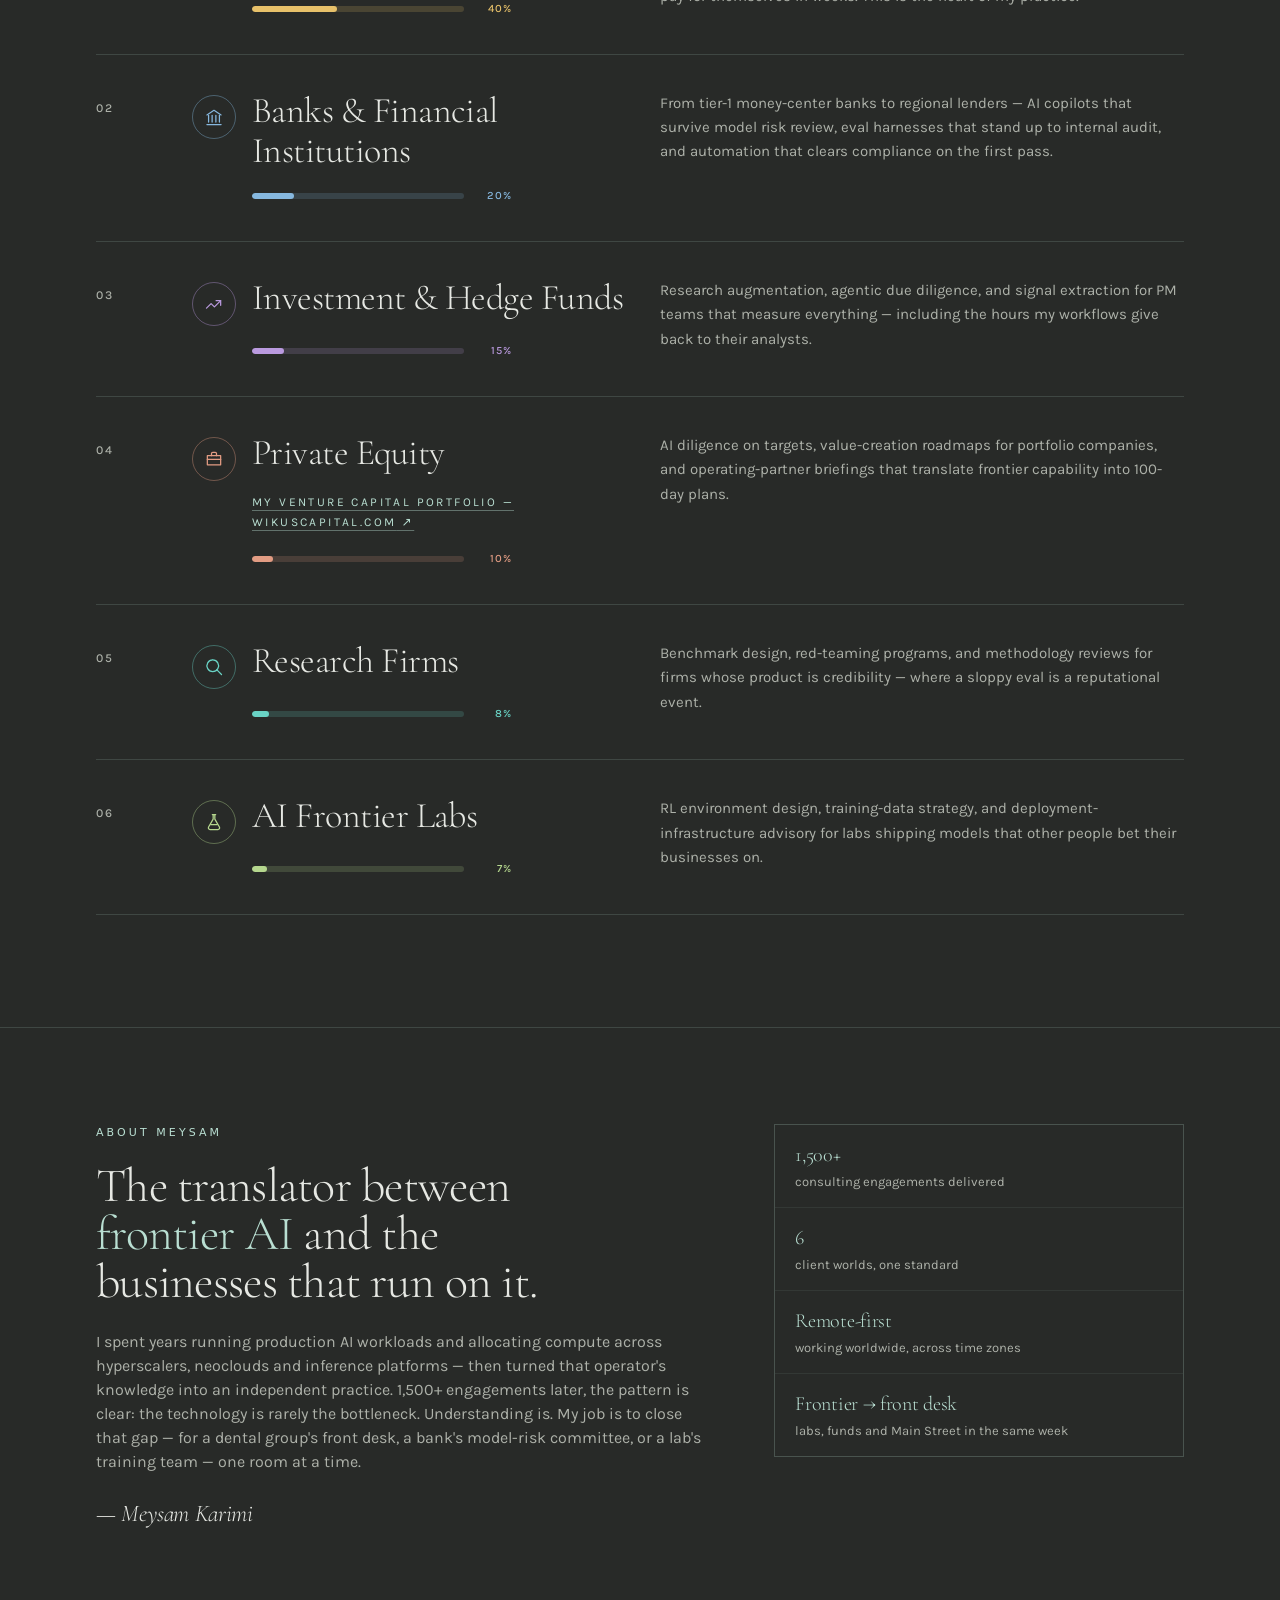
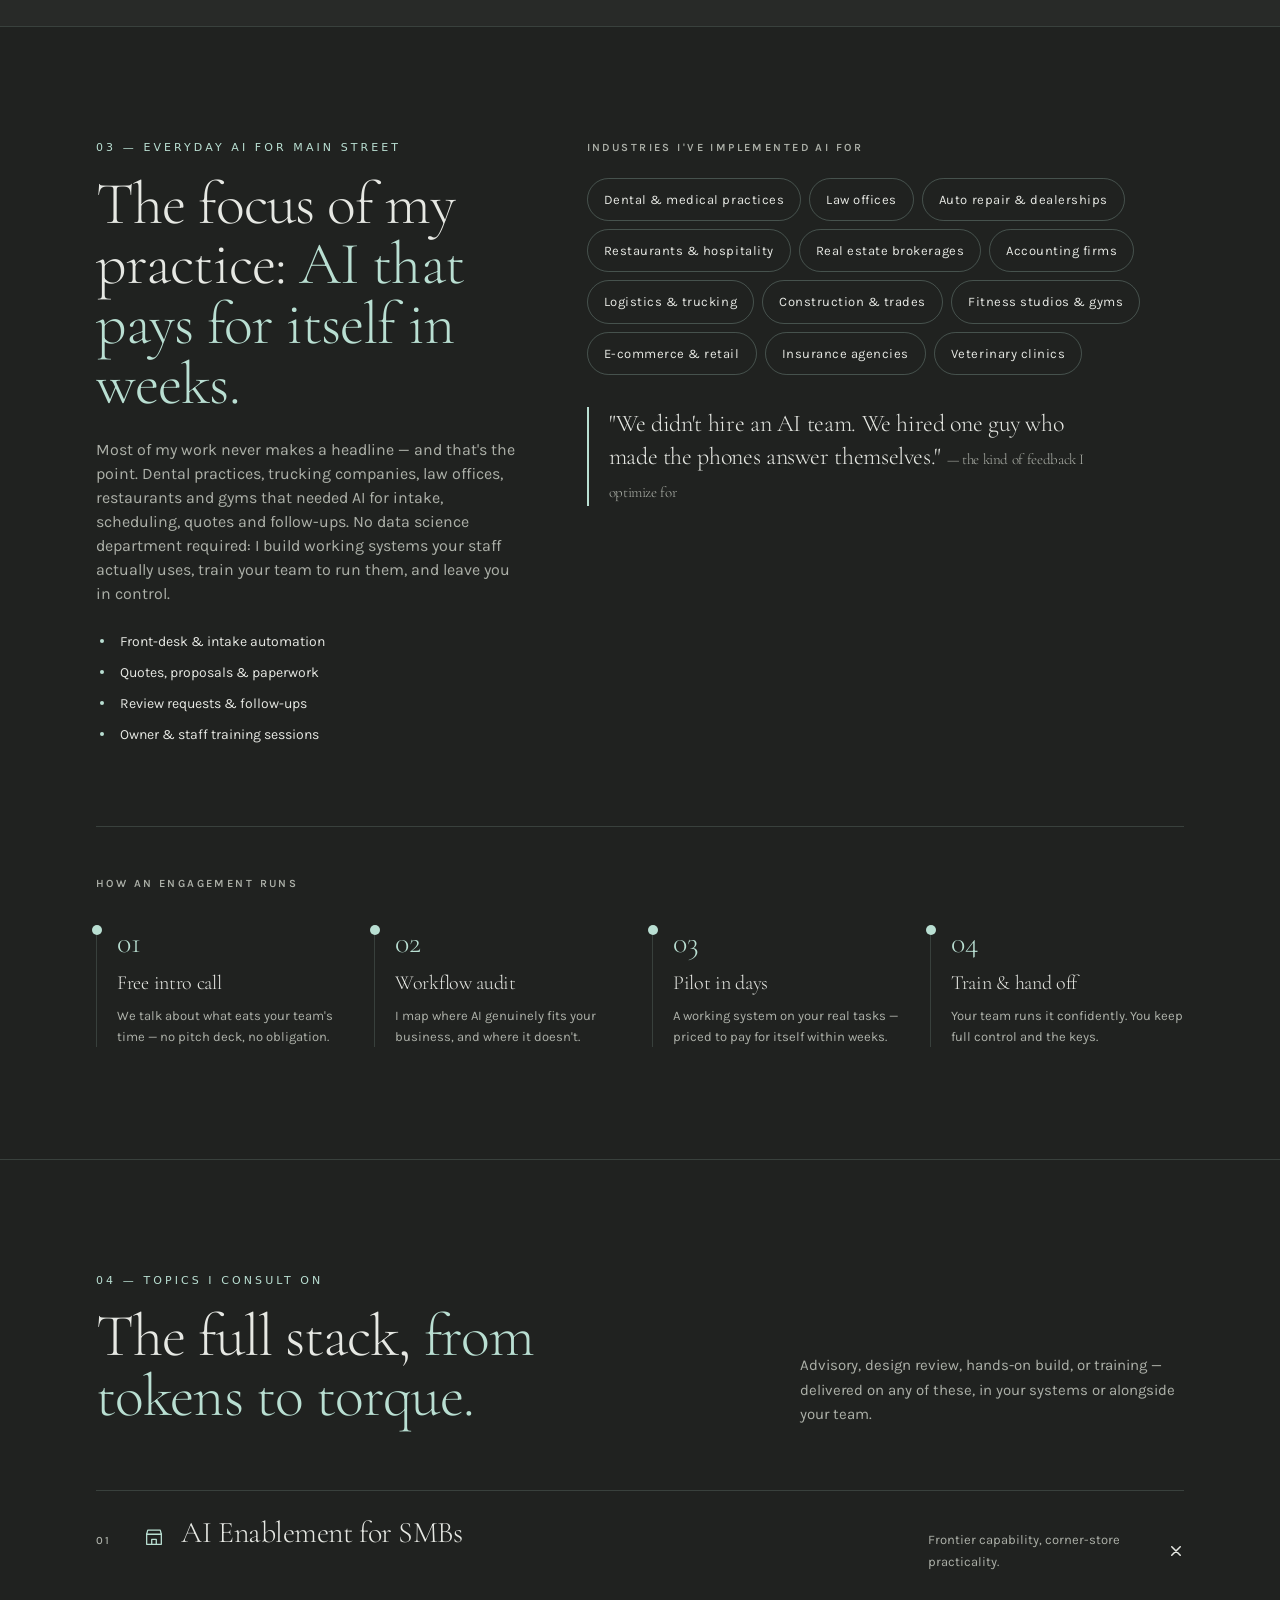
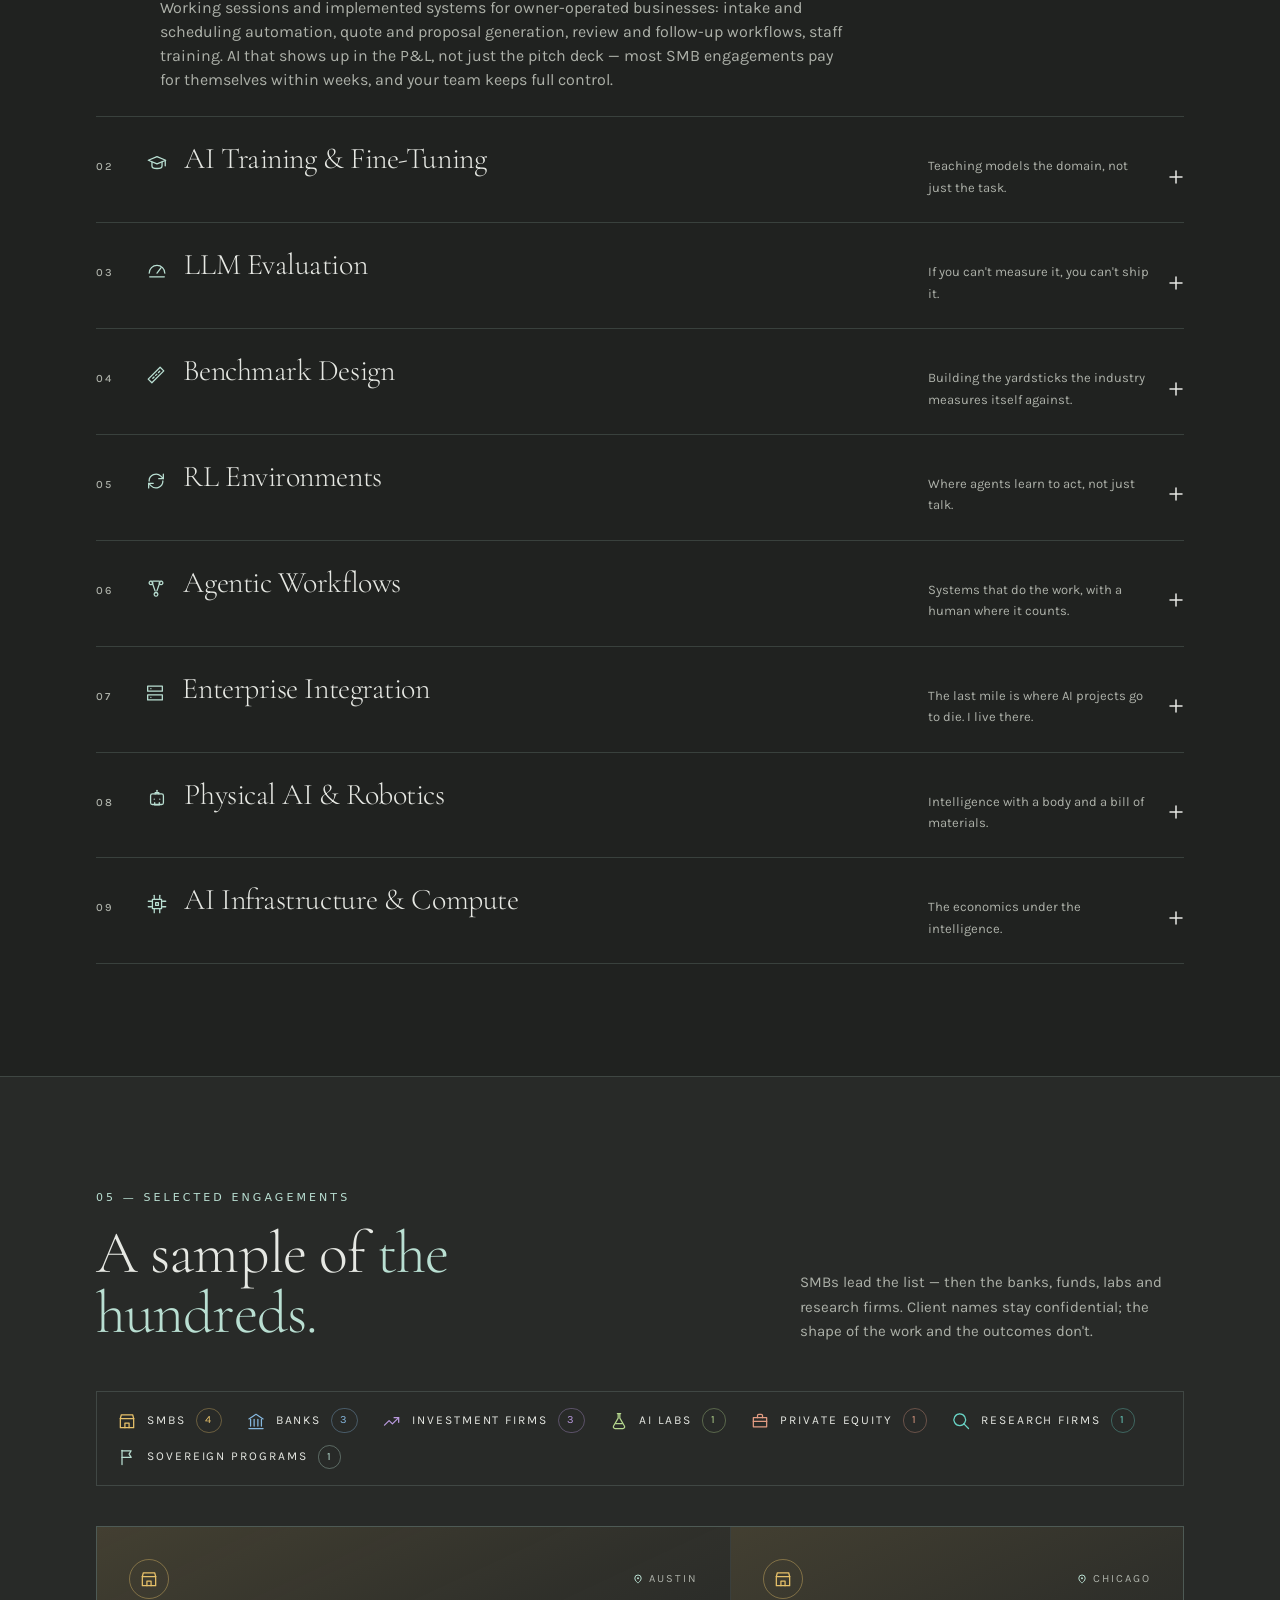
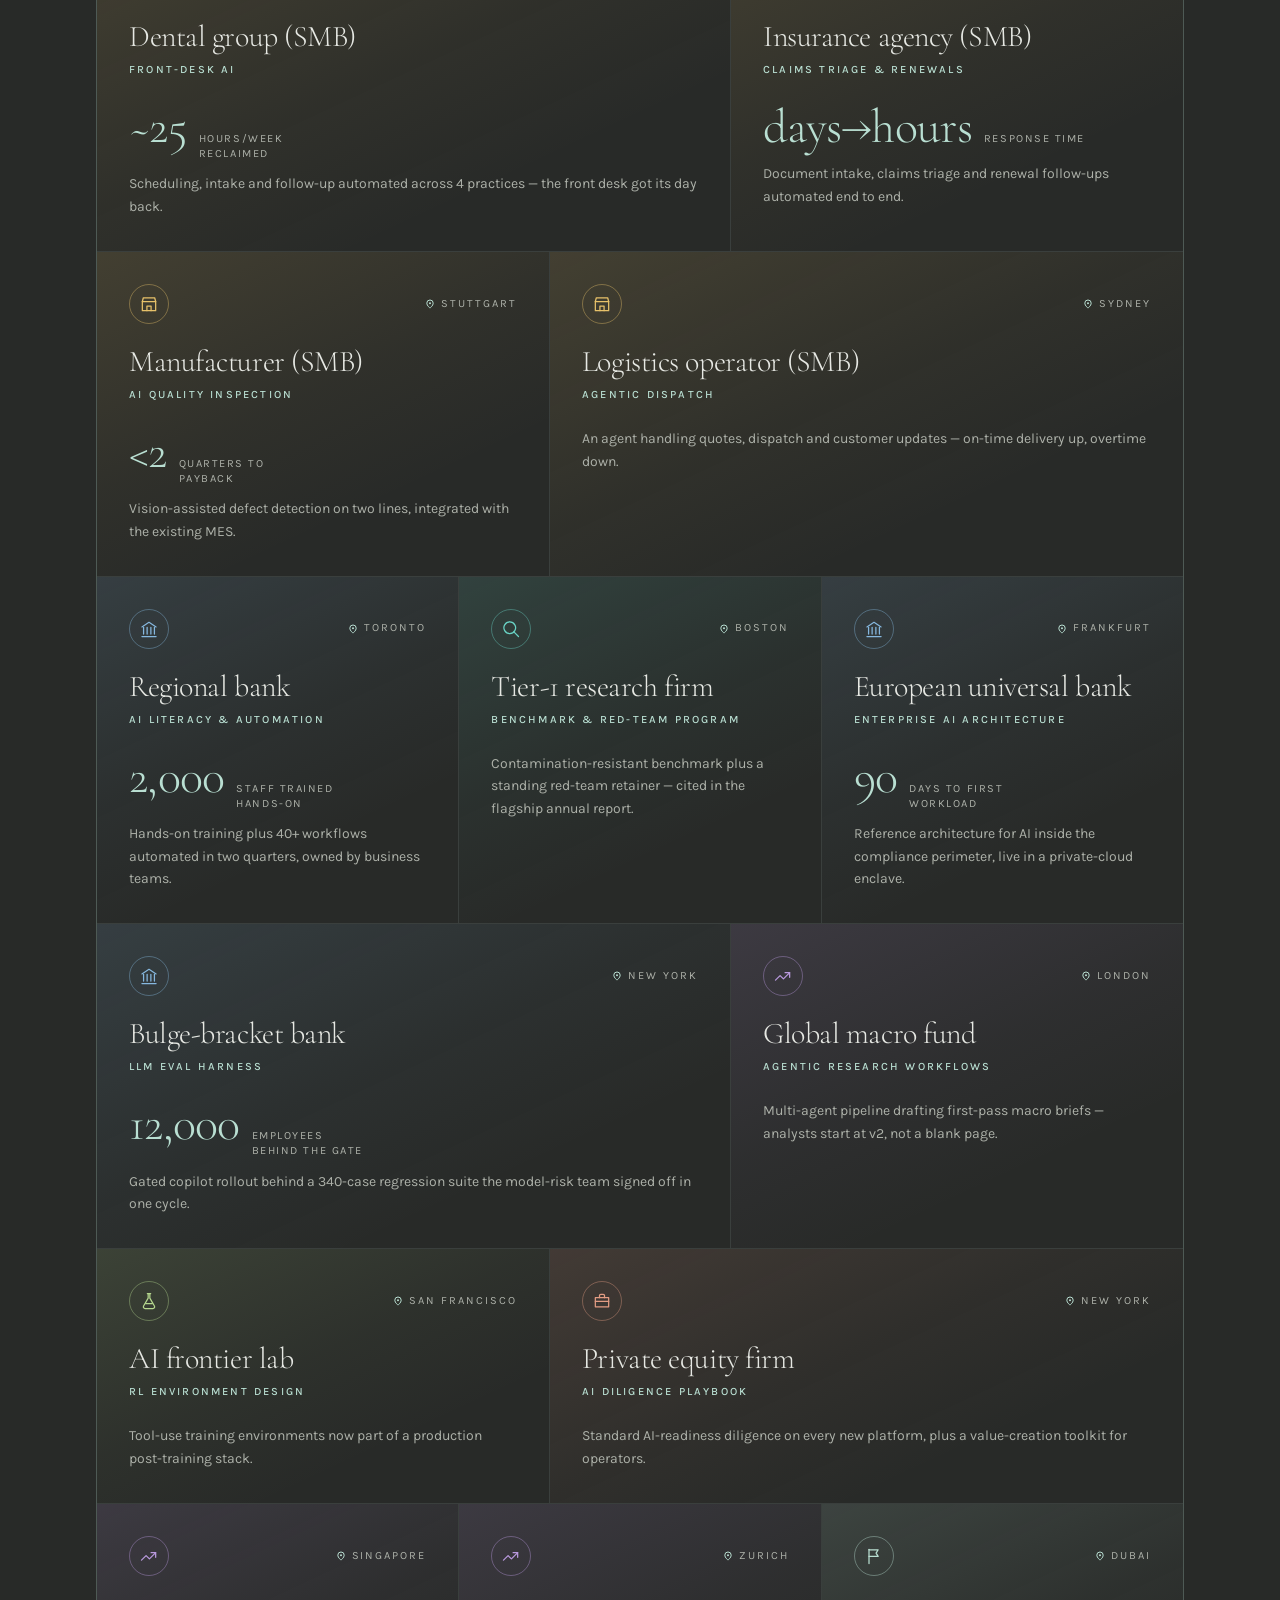
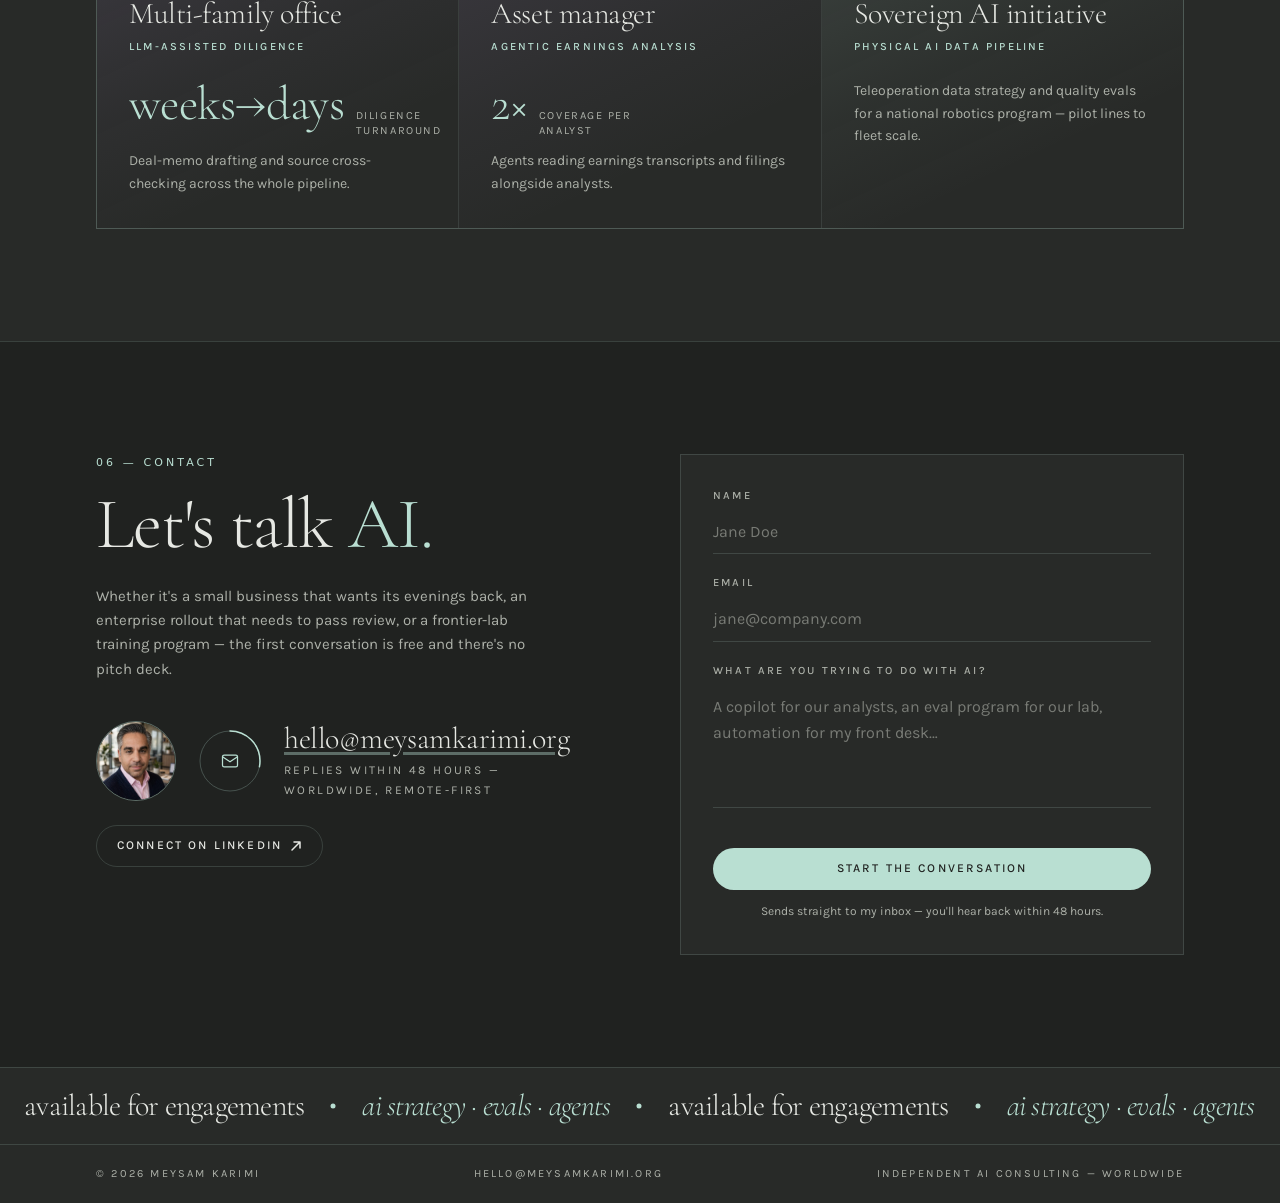
==== commit 5d2ef9a9: "Add LinkedIn link to Contact section" ====
--- a/index.html
+++ b/index.html
@@ -15,7 +15,7 @@
       rel="stylesheet"
     />
     <title>Meysam Karimi — Independent AI Consultant</title>
-    <script type="module" crossorigin src="./assets/index-g9GSA5P6.js"></script>
+    <script type="module" crossorigin src="./assets/index-CNJGQvD5.js"></script>
     <link rel="stylesheet" crossorigin href="./assets/index-DseOGRqd.css">
   </head>
   <body>
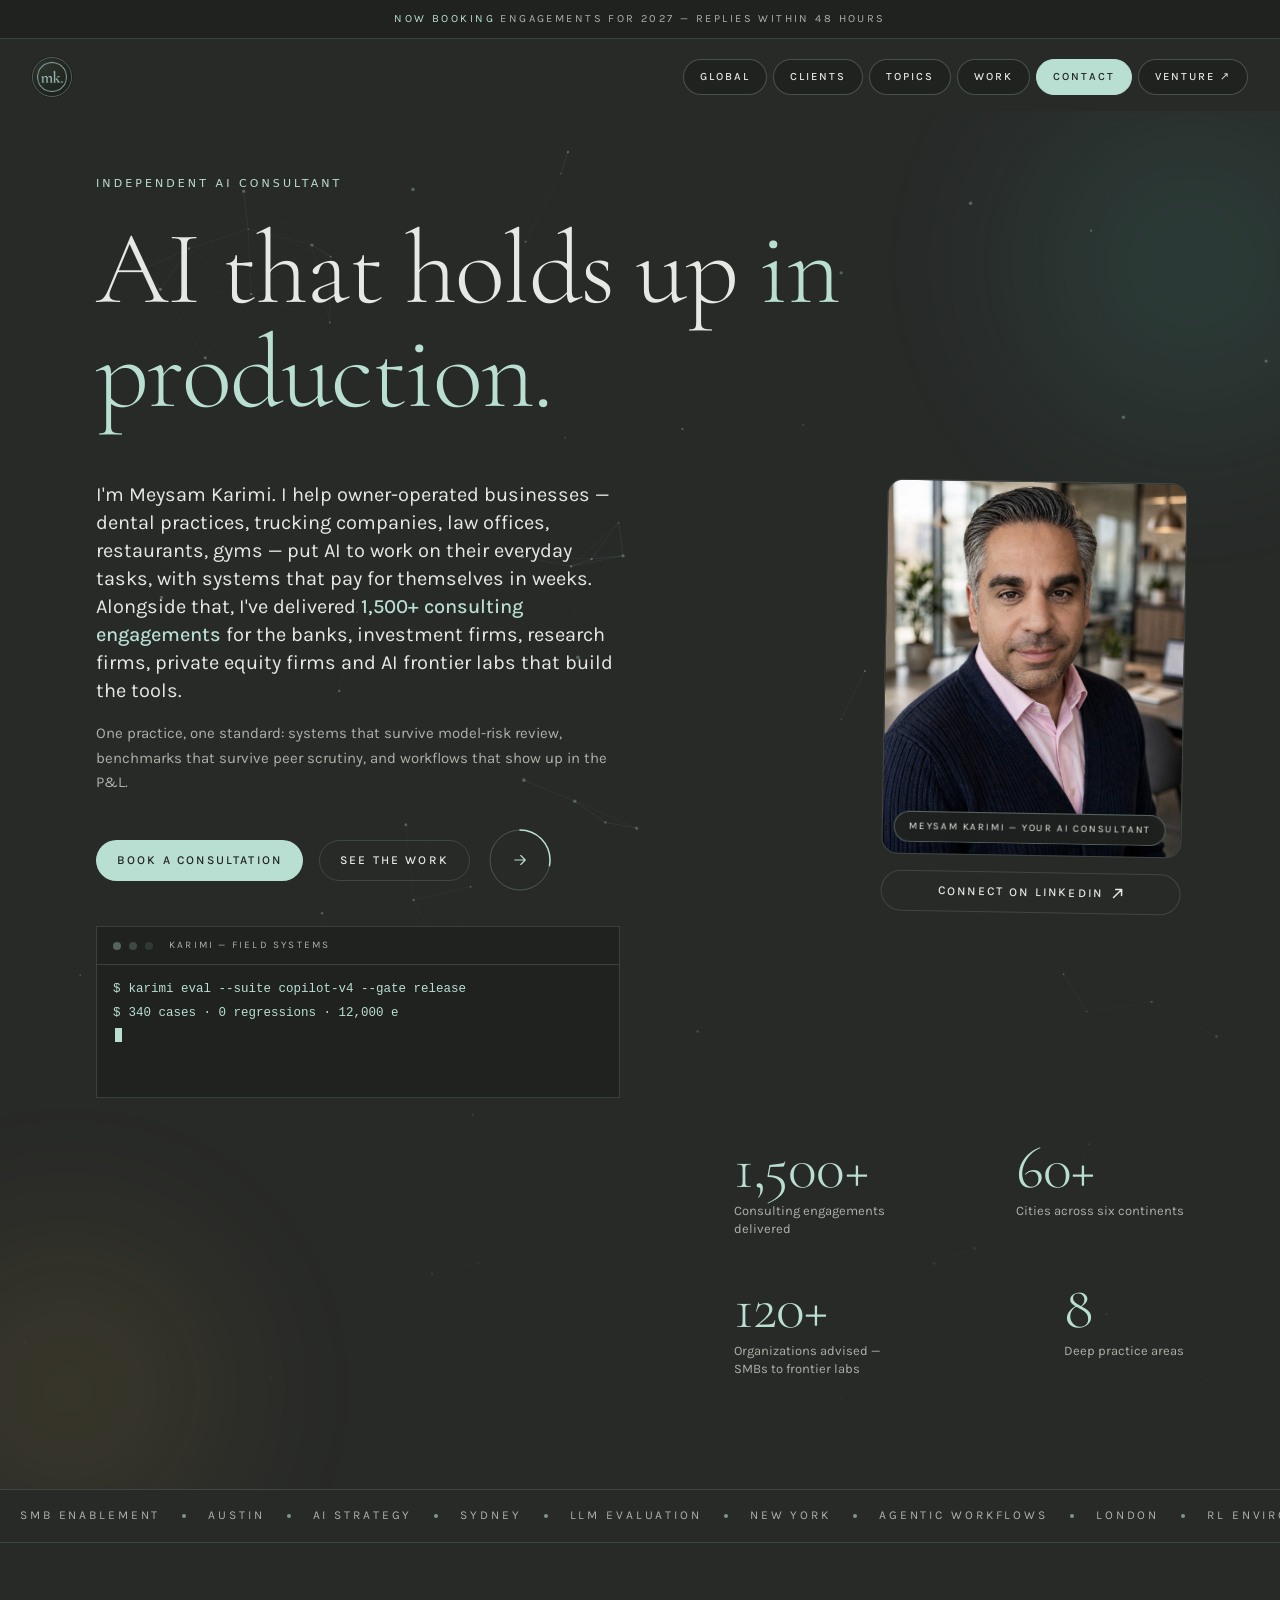
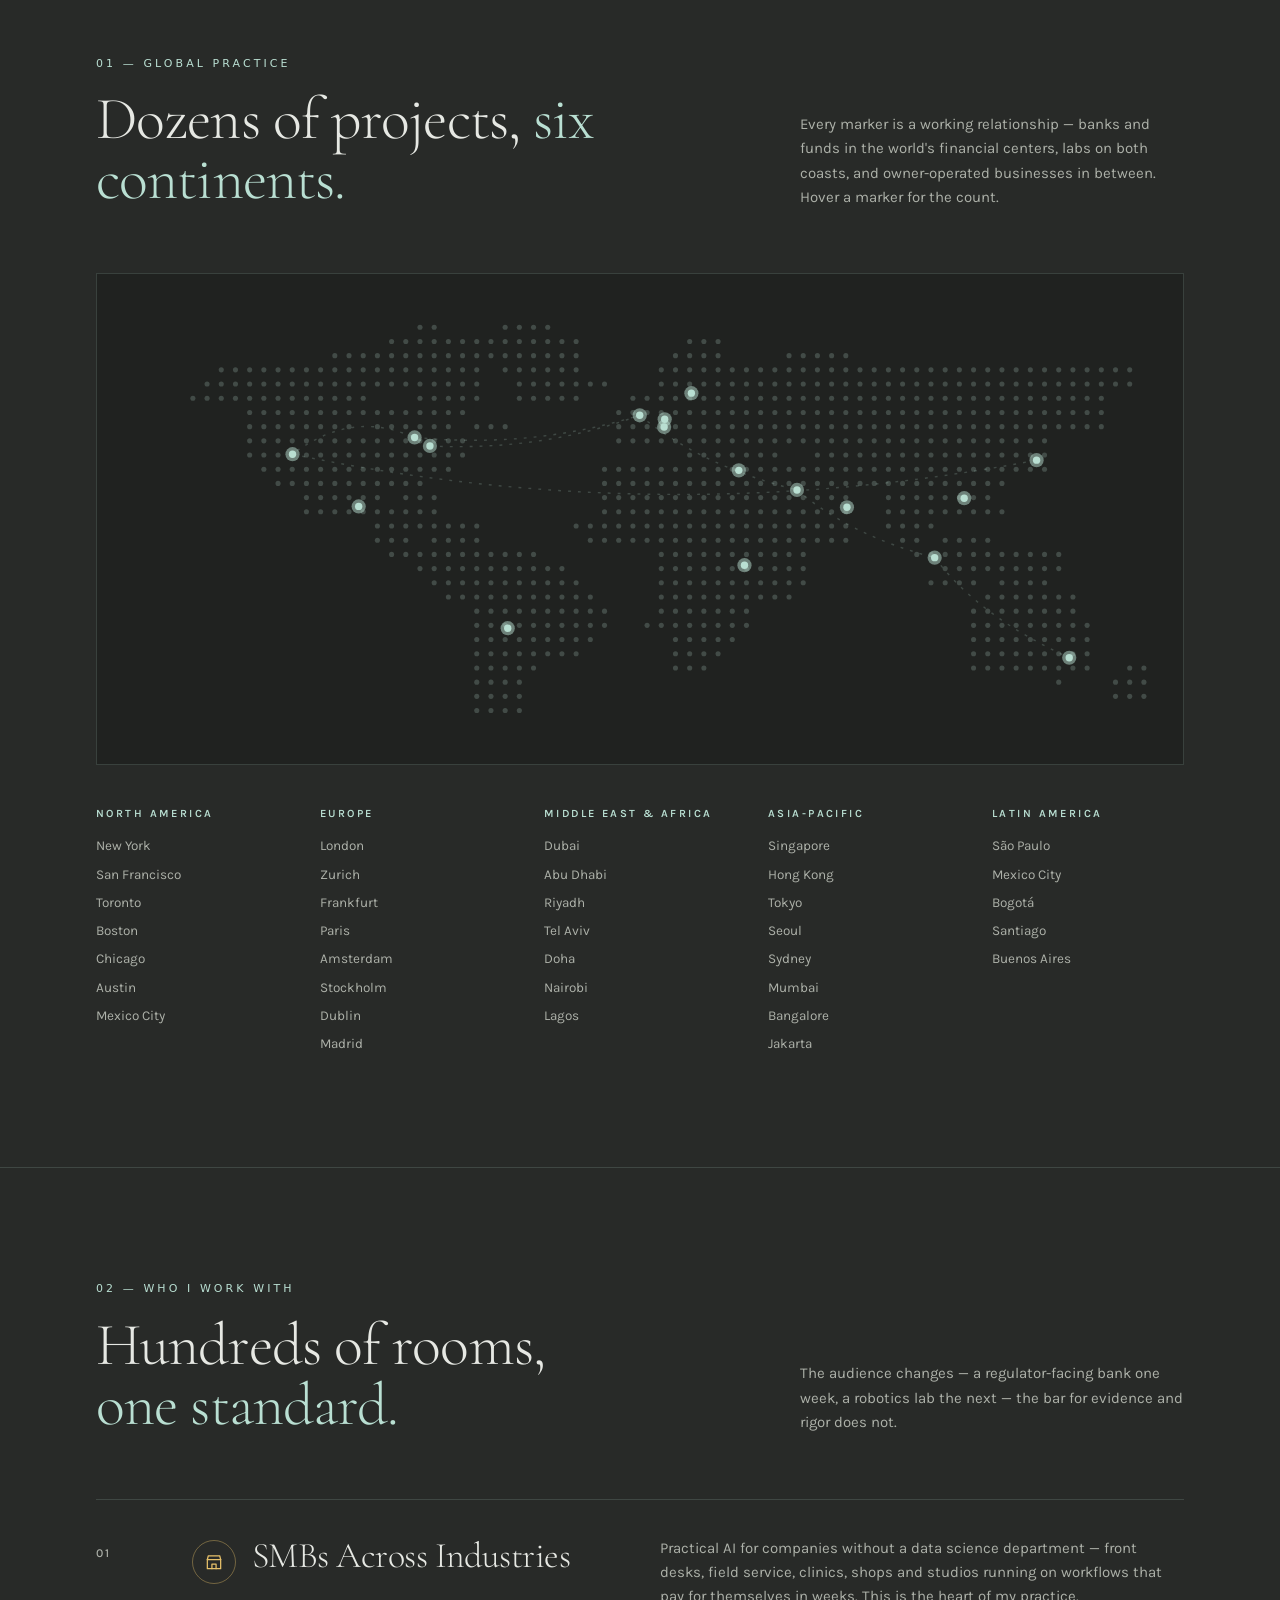
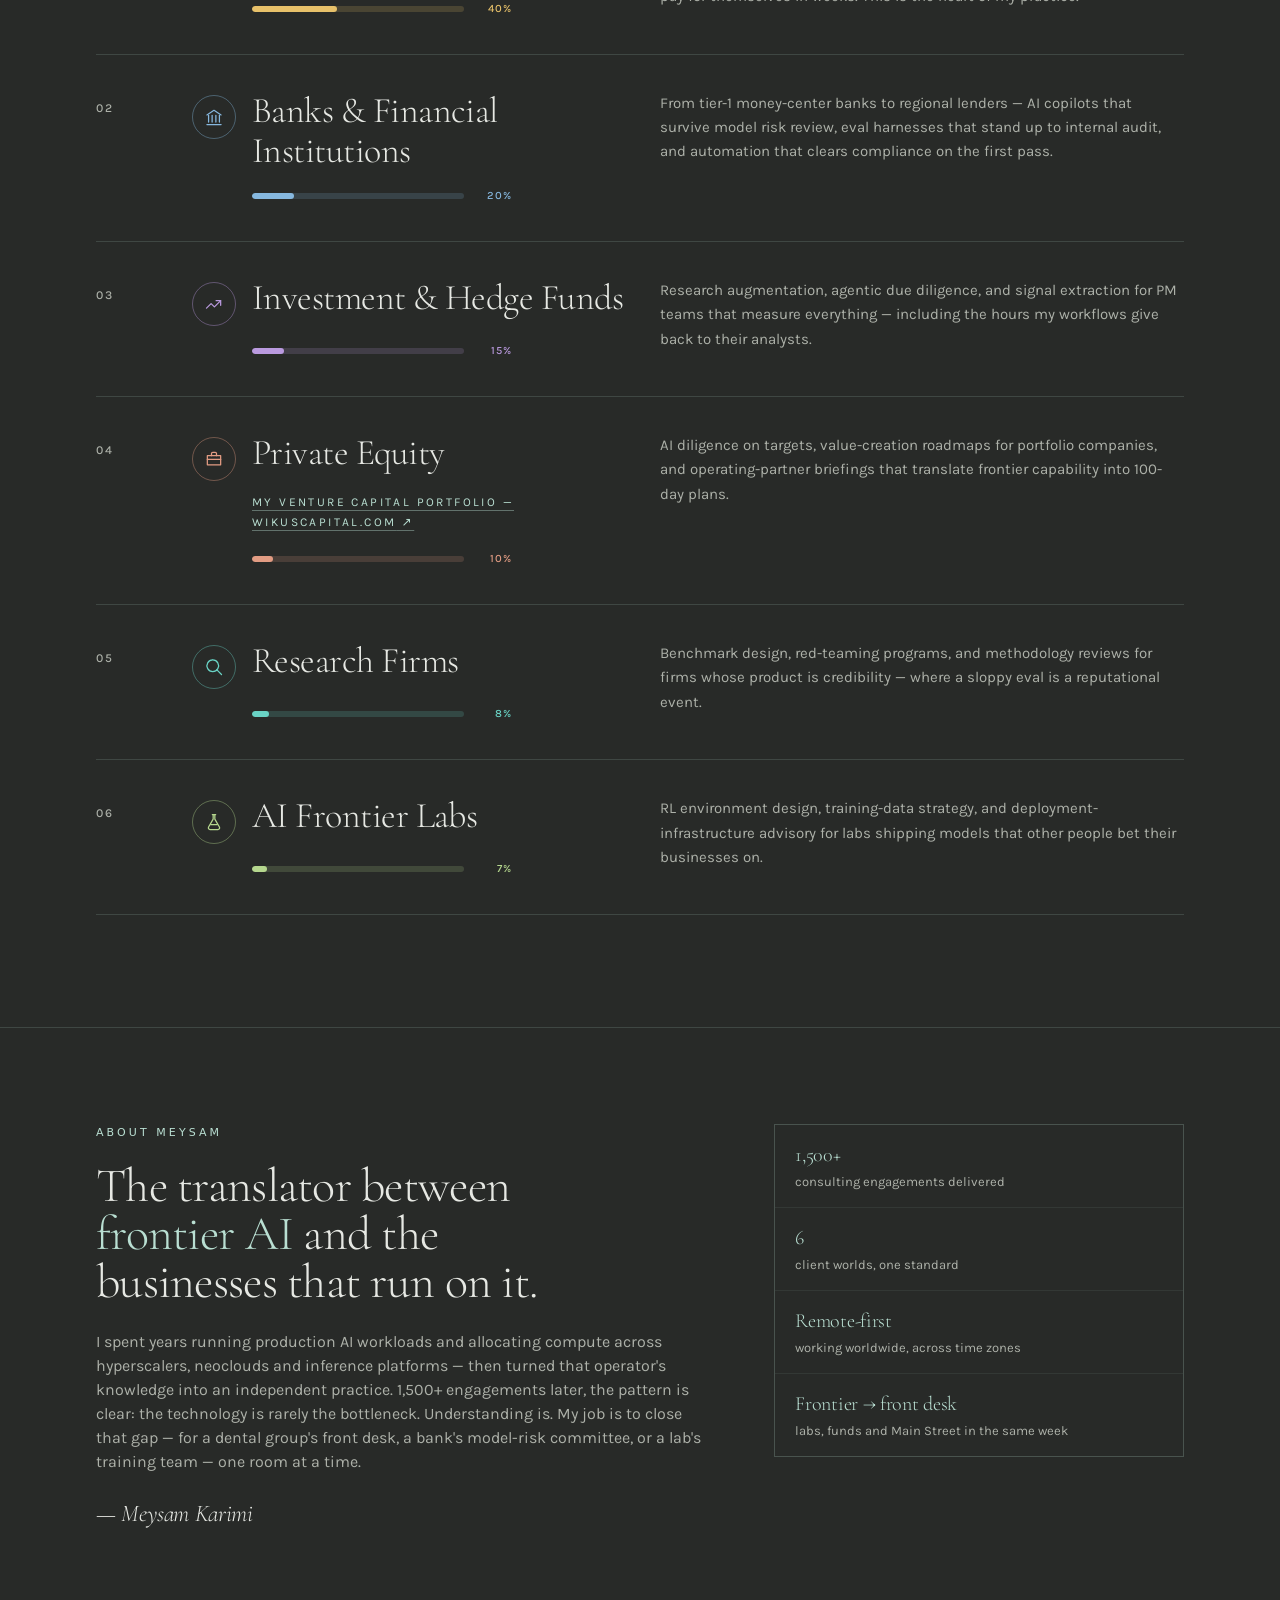
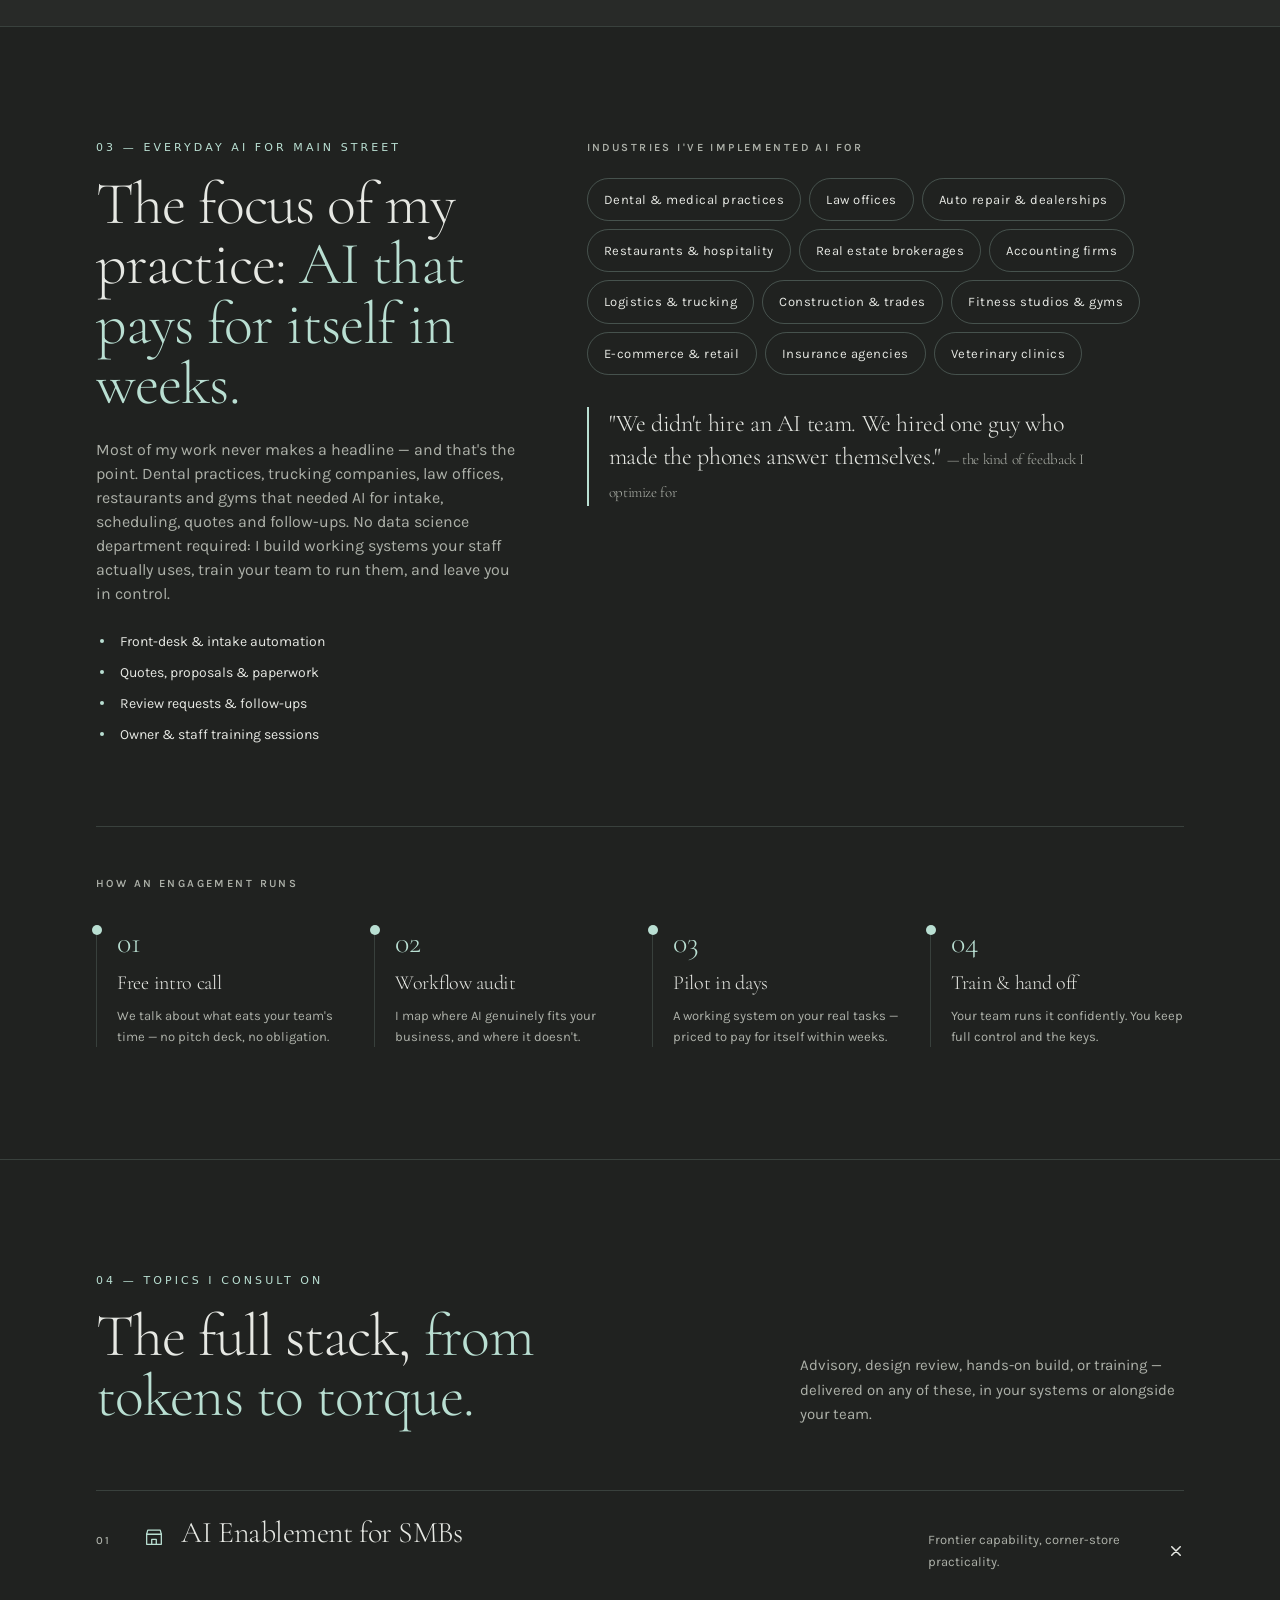
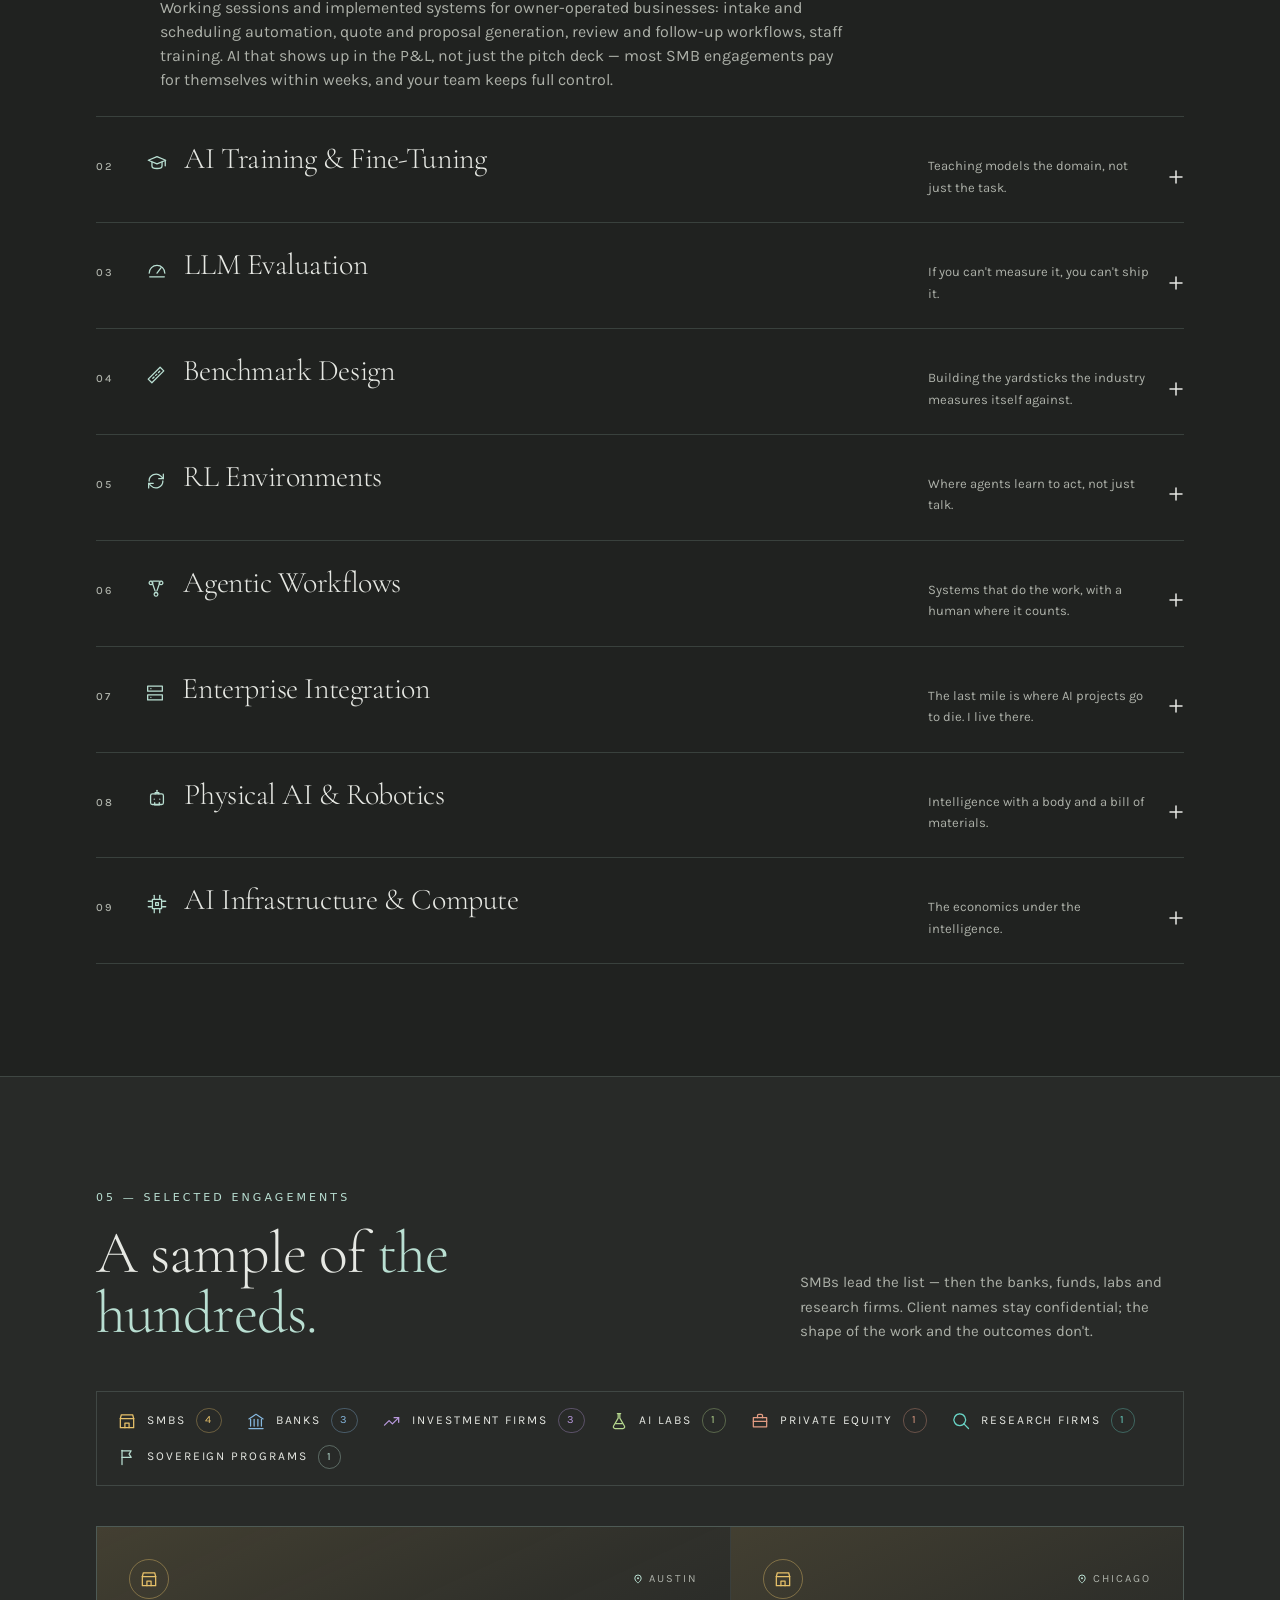
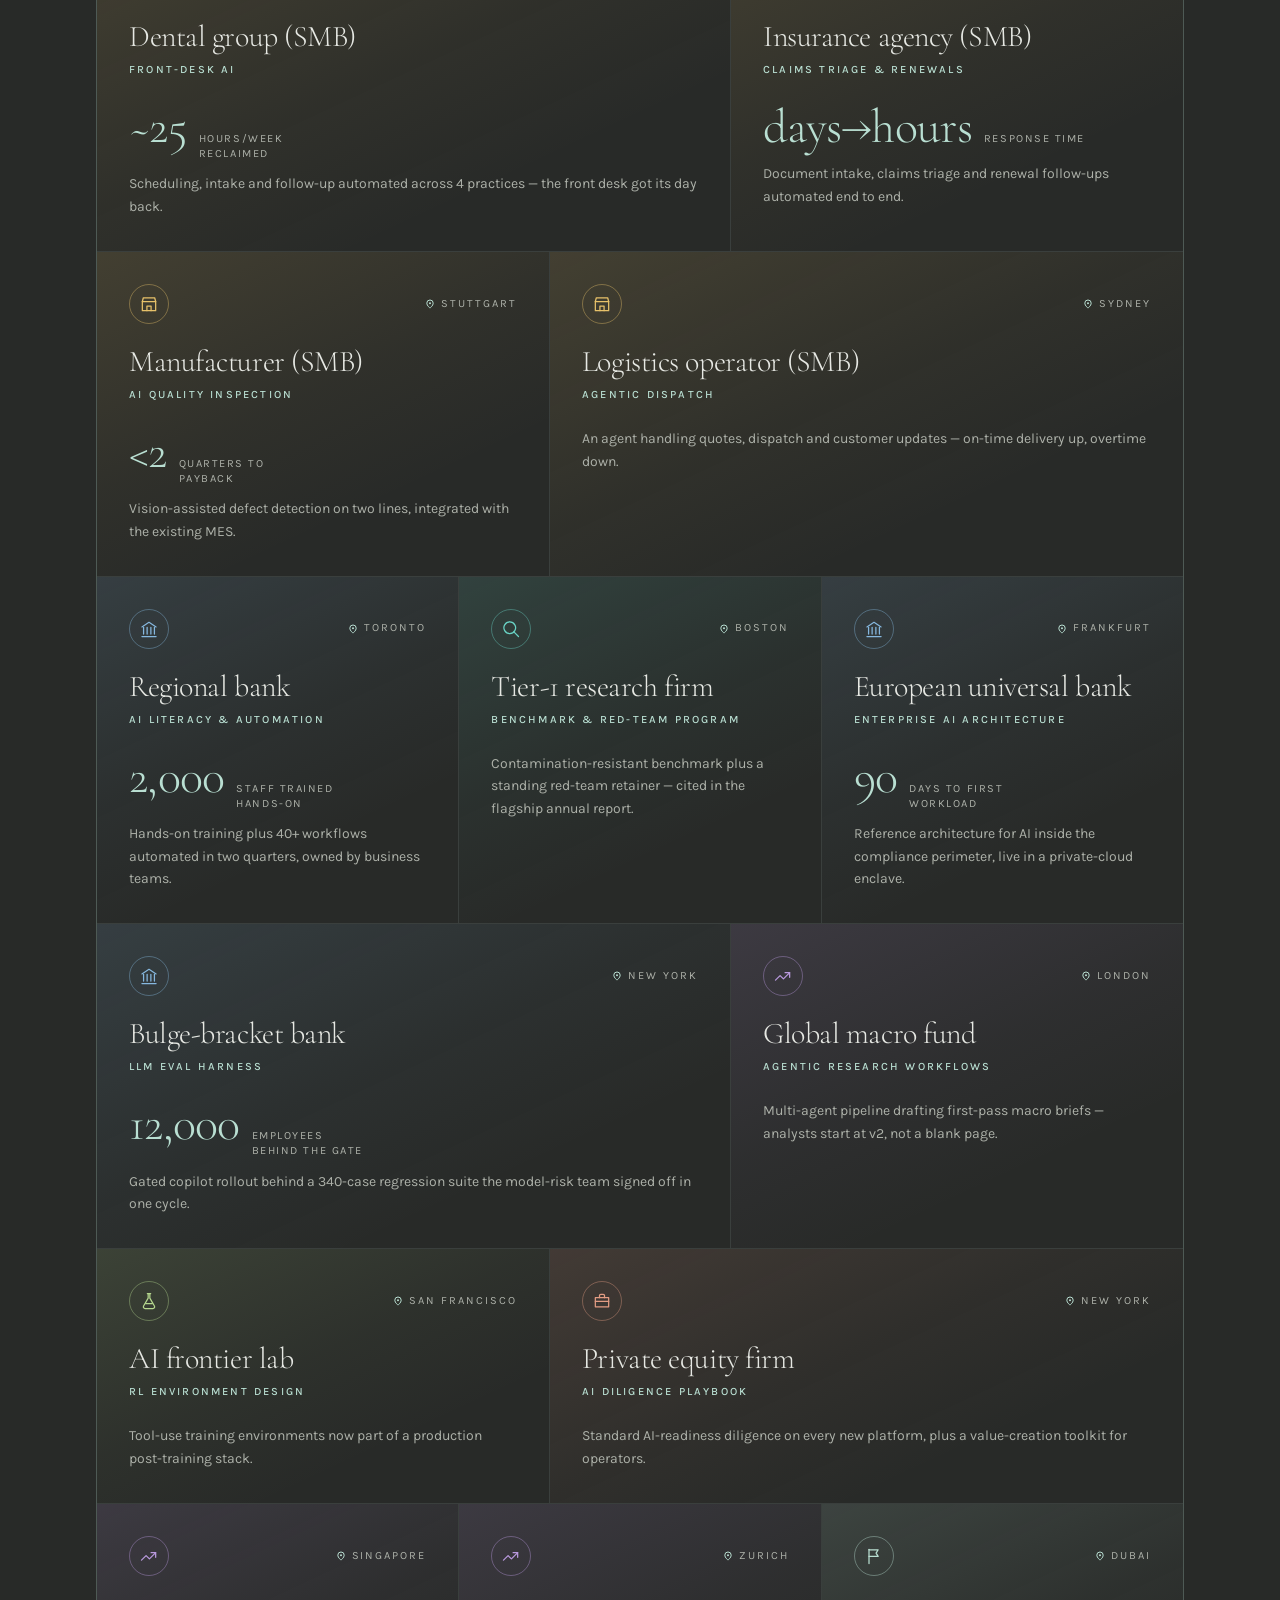
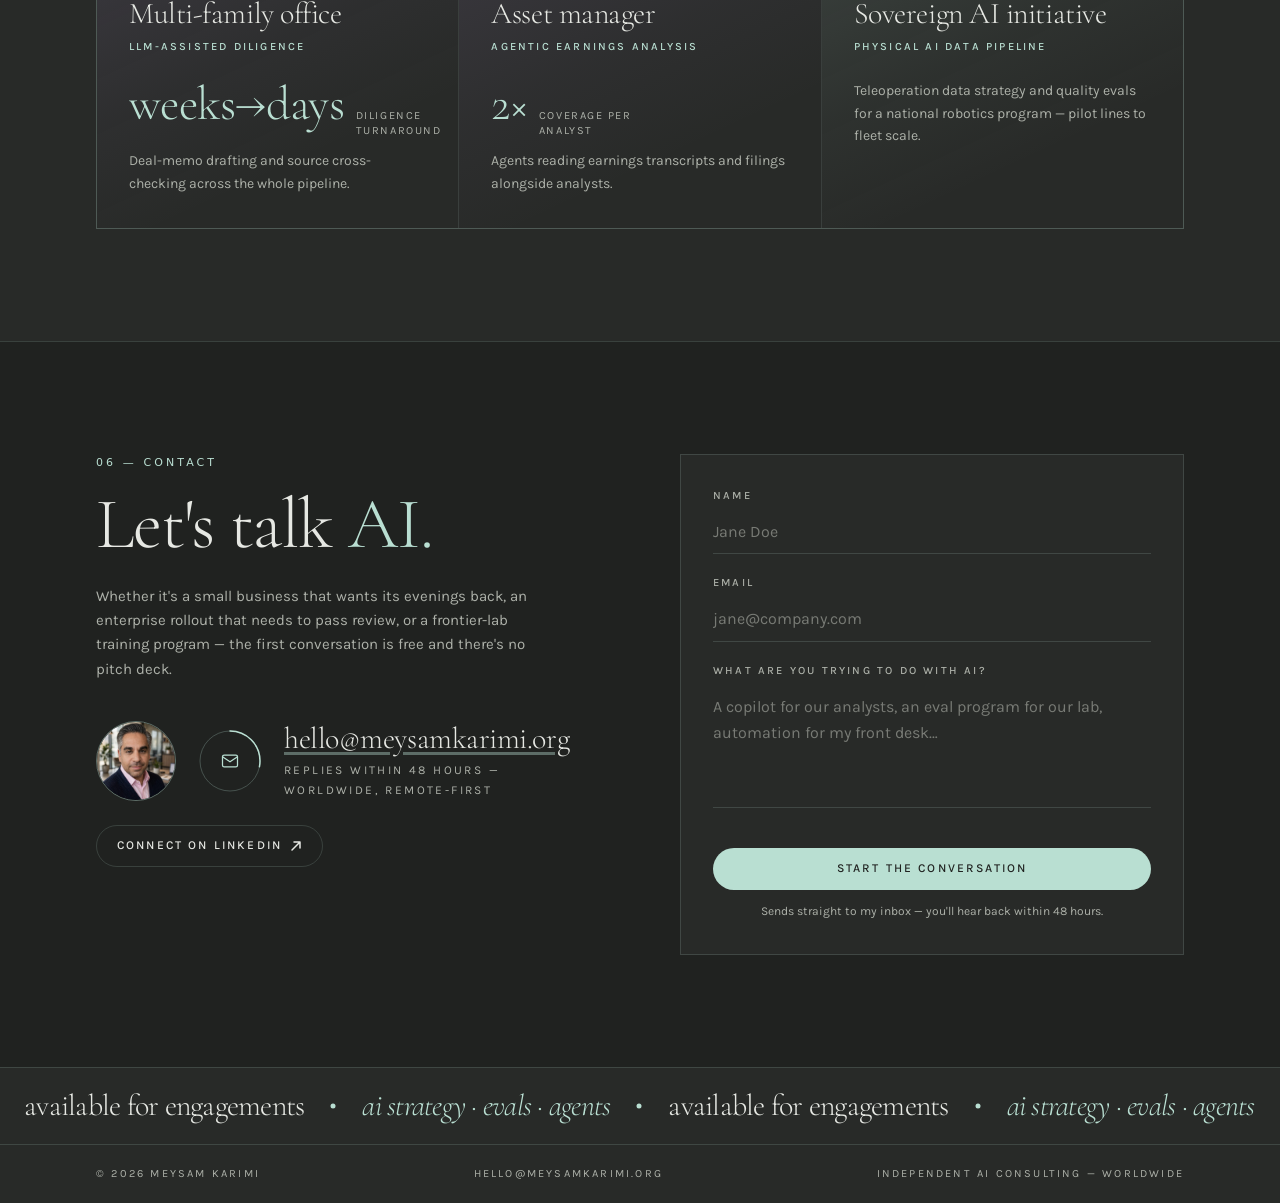
==== commit d408b79c: "Fix LinkedIn button placement: keep caption overlay on photo, button below" ====
--- a/index.html
+++ b/index.html
@@ -15,7 +15,7 @@
       rel="stylesheet"
     />
     <title>Meysam Karimi — Independent AI Consultant</title>
-    <script type="module" crossorigin src="./assets/index-CNJGQvD5.js"></script>
+    <script type="module" crossorigin src="./assets/index-BysI48nQ.js"></script>
     <link rel="stylesheet" crossorigin href="./assets/index-DseOGRqd.css">
   </head>
   <body>
